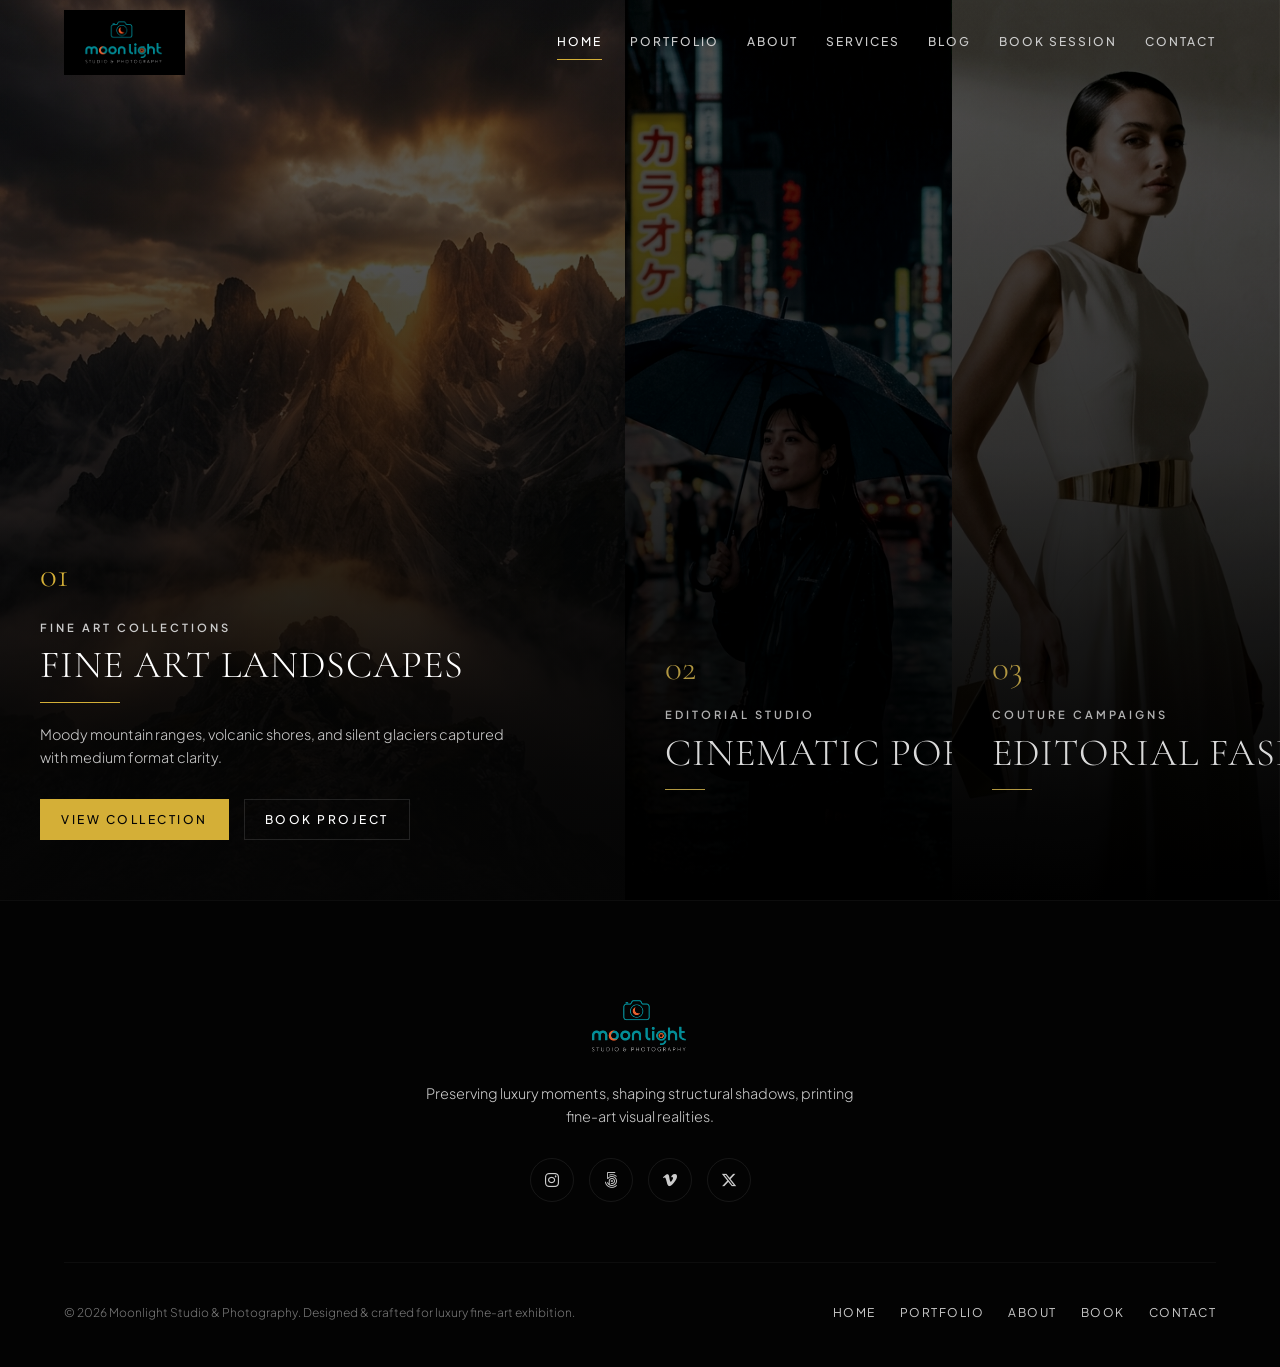
==== index.html @ 2ddff5d6 "Add files via upload" ====
<!DOCTYPE html>
<html lang="en">

<head>
    <meta charset="UTF-8">
    <meta name="viewport" content="width=device-width, initial-scale=1.0">
    <meta name="description"
        content="Moonlight Studio & Photography - Award-winning luxury photography studio specializing in fine art landscape, editorial portraits, architecture, and fashion photography.">
    <meta name="author" content="Moonlight Studio">
    <title>Moonlight Studio & Photography | Luxury Fine Art Portfolio</title>

    <!-- Google Fonts: Cormorant Garamond (Serif) & Plus Jakarta Sans (Sans-Serif) -->
    <link rel="preconnect" href="https://fonts.googleapis.com">
    <link rel="preconnect" href="https://fonts.gstatic.com" crossorigin>
    <link
        href="https://fonts.googleapis.com/css2?family=Cormorant+Garamond:ital,wght@0,300;0,400;0,500;0,600;0,700;1,400&family=Plus+Jakarta+Sans:wght@300;400;500;600;700&display=swap"
        rel="stylesheet">

    <!-- Font Awesome Icons -->
    <link rel="stylesheet" href="https://cdnjs.cloudflare.com/ajax/libs/font-awesome/6.4.0/css/all.min.css"
        integrity="sha512-iecdLmaskl7CVkqkXNQ/ZH/XLlvWZOJyj7Yy7tcenmpD1ypASozpmT/E0iPtmFIB46ZmdtAc9eNBvH0H/ZpiBw=="
        crossorigin="anonymous" referrerpolicy="no-referrer" />

    <!-- Stylesheet -->
    <link rel="stylesheet" href="styles.css">
</head>

<body>

    <!-- Dynamic Custom Scroll Indicator -->
    <div id="scroll-progress-bar"></div>

    <!-- Navigation Header -->
    <header id="main-header" class="header-transparent">
        <div class="header-container">
            <a href="#home" class="logo" id="nav-logo">
                <img src="images/logo.jpg" alt="Moonlight Studio & Photography Logo" class="header-logo-img">
            </a>

            <!-- Desktop Nav Menu -->
            <nav class="desktop-nav" id="desktop-navigation">
                <a href="#home" class="nav-link active" id="nav-link-home">Home</a>
                <a href="#portfolio" class="nav-link" id="nav-link-portfolio">Portfolio</a>
                <a href="#about" class="nav-link" id="nav-link-about">About</a>
                <a href="#services" class="nav-link" id="nav-link-services">Services</a>
                <a href="#blog" class="nav-link" id="nav-link-blog">Blog</a>
                <a href="#booking" class="nav-link" id="nav-link-booking">Book Session</a>
                <a href="#contact" class="nav-link" id="nav-link-contact">Contact</a>
            </nav>

            <!-- Mobile Menu Toggle -->
            <button class="hamburger-menu" id="hamburger-menu-btn" aria-label="Toggle Navigation Menu">
                <span class="bar bar-1"></span>
                <span class="bar bar-2"></span>
                <span class="bar bar-3"></span>
            </button>
        </div>
    </header>

    <!-- Mobile Screen Full-width Overlay Menu -->
    <div class="mobile-menu-overlay" id="mobile-nav-overlay">
        <nav class="mobile-nav-links">
            <a href="#home" class="mobile-link" id="mob-link-home">Home</a>
            <a href="#portfolio" class="mobile-link" id="mob-link-portfolio">Portfolio</a>
            <a href="#about" class="mobile-link" id="mob-link-about">About</a>
            <a href="#services" class="mobile-link" id="mob-link-services">Services</a>
            <a href="#blog" class="mobile-link" id="mob-link-blog">Blog</a>
            <a href="#booking" class="mobile-link" id="mob-link-booking">Book Session</a>
            <a href="#contact" class="mobile-link" id="mob-link-contact">Contact</a>
        </nav>
        <div class="mobile-menu-footer">
            <div class="social-icons">
                <a href="https://www.instagram.com/moonlight_studiopro?igsh=dWF5OTdvaHF5bGEy" target="_blank"
                    aria-label="Instagram"><i class="fa-brands fa-instagram"></i></a>
                <a href="#" aria-label="500px"><i class="fa-brands fa-500px"></i></a>
                <a href="#" aria-label="Twitter"><i class="fa-brands fa-x-twitter"></i></a>
            </div>
            <p>© 2026 Moonlight Studio & Photography. All rights reserved.</p>
        </div>
    </div>

    <!-- Main Container supporting dynamic fade pages -->
    <main id="app-content">

        <!-- 1. HOME SECTION -->
        <section id="home" class="view-section active-view">
            <div class="expanding-columns-container" id="expanding-columns-home">

                <!-- Column 1: Landscapes -->
                <div class="expanding-col active-col"
                    style="background-image: linear-gradient(rgba(0, 0, 0, 0.45), rgba(0, 0, 0, 0.85)), url('images/landscape_1.png');"
                    data-col-index="0">
                    <div class="col-bg-zoom"></div>
                    <div class="col-content-box">
                        <span class="col-num">01</span>
                        <span class="col-subtitle">Fine Art Collections</span>
                        <h2>Fine Art Landscapes</h2>
                        <div class="col-divider"></div>
                        <p class="col-desc">Moody mountain ranges, volcanic shores, and silent glaciers captured with
                            medium format clarity.</p>
                        <div class="col-actions">
                            <a href="#portfolio" class="btn btn-primary">View Collection</a>
                            <a href="#booking" class="btn btn-outline col-book-cta"
                                data-package="Commercial Fine Art">Book Project</a>
                        </div>
                    </div>
                </div>

                <!-- Column 2: Portraits -->
                <div class="expanding-col"
                    style="background-image: linear-gradient(rgba(0, 0, 0, 0.45), rgba(0, 0, 0, 0.85)), url('images/portrait_2.png');"
                    data-col-index="1">
                    <div class="col-bg-zoom"></div>
                    <div class="col-content-box">
                        <span class="col-num">02</span>
                        <span class="col-subtitle">Editorial Studio</span>
                        <h2>Cinematic Portraits</h2>
                        <div class="col-divider"></div>
                        <p class="col-desc">Capturing genuine expressions and dramatic chiaroscuro lighting profiles
                            that tell deep stories.</p>
                        <div class="col-actions">
                            <a href="#portfolio" class="btn btn-primary">View Portfolio</a>
                            <a href="#booking" class="btn btn-outline col-book-cta"
                                data-package="Editorial Couture">Book Session</a>
                        </div>
                    </div>
                </div>

                <!-- Column 3: Fashion -->
                <div class="expanding-col"
                    style="background-image: linear-gradient(rgba(0, 0, 0, 0.45), rgba(0, 0, 0, 0.85)), url('images/fashion_1.png');"
                    data-col-index="2">
                    <div class="col-bg-zoom"></div>
                    <div class="col-content-box">
                        <span class="col-num">03</span>
                        <span class="col-subtitle">Couture Campaigns</span>
                        <h2>Editorial Fashion</h2>
                        <div class="col-divider"></div>
                        <p class="col-desc">High-fashion editorial directives, model portfolios, and premium couture
                            campaigns for luxury brands.</p>
                        <div class="col-actions">
                            <a href="#portfolio" class="btn btn-primary">View Campaigns</a>
                            <a href="#booking" class="btn btn-outline col-book-cta" data-package="Bespoke Events">Book
                                Campaign</a>
                        </div>
                    </div>
                </div>

            </div>
        </section>

        <!-- 2. PORTFOLIO SECTION -->
        <section id="portfolio" class="view-section">
            <div class="section-container">
                <div class="section-header">
                    <span class="section-subtitle">Exhibition Gallery</span>
                    <h2 class="section-title">Selected Collections</h2>
                    <div class="title-underline"></div>
                </div>

                <!-- Filter Controls -->
                <div class="portfolio-filters" id="portfolio-category-filters">
                    <button class="filter-btn active" data-filter="all" id="filter-all">All Collections</button>
                    <button class="filter-btn" data-filter="portrait" id="filter-portrait">Portraits</button>
                    <button class="filter-btn" data-filter="landscape" id="filter-landscape">Landscapes</button>
                    <button class="filter-btn" data-filter="architecture" id="filter-architecture">Architecture</button>
                    <button class="filter-btn" data-filter="fashion" id="filter-fashion">Fashion</button>
                </div>

                <!-- Masonry Gallery Grid -->
                <div class="portfolio-grid" id="portfolio-masonry-grid">

                    <!-- Item 1: Landscape -->
                    <div class="portfolio-item" data-category="landscape" data-index="0">
                        <div class="portfolio-img-wrapper">
                            <img src="images/landscape_1.png" alt="Misty Alpine Peaks" loading="lazy">
                            <div class="portfolio-overlay">
                                <div class="overlay-info">
                                    <span class="category-tag">Landscape</span>
                                    <h3>Alpine Horizon</h3>
                                </div>
                                <div class="overlay-action">
                                    <i class="fa-solid fa-expand"></i>
                                </div>
                            </div>
                        </div>
                    </div>

                    <!-- Item 2: Portrait -->
                    <div class="portfolio-item" data-category="portrait" data-index="1">
                        <div class="portfolio-img-wrapper">
                            <img src="images/portrait_1.png" alt="Dramatic Studio Shadow" loading="lazy">
                            <div class="portfolio-overlay">
                                <div class="overlay-info">
                                    <span class="category-tag">Portrait</span>
                                    <h3>Chiaroscuro Form</h3>
                                </div>
                                <div class="overlay-action">
                                    <i class="fa-solid fa-expand"></i>
                                </div>
                            </div>
                        </div>
                    </div>

                    <!-- Item 3: Architecture -->
                    <div class="portfolio-item" data-category="architecture" data-index="2">
                        <div class="portfolio-img-wrapper">
                            <img src="images/architecture_1.png" alt="Minimalist Concrete Staircase" loading="lazy">
                            <div class="portfolio-overlay">
                                <div class="overlay-info">
                                    <span class="category-tag">Architecture</span>
                                    <h3>Constructivism Curves</h3>
                                </div>
                                <div class="overlay-action">
                                    <i class="fa-solid fa-expand"></i>
                                </div>
                            </div>
                        </div>
                    </div>

                    <!-- Item 4: Fashion -->
                    <div class="portfolio-item" data-category="fashion" data-index="3">
                        <div class="portfolio-img-wrapper">
                            <img src="images/fashion_1.png" alt="Editorial Gold Accents" loading="lazy">
                            <div class="portfolio-overlay">
                                <div class="overlay-info">
                                    <span class="category-tag">Fashion</span>
                                    <h3>Gilded Avant-Garde</h3>
                                </div>
                                <div class="overlay-action">
                                    <i class="fa-solid fa-expand"></i>
                                </div>
                            </div>
                        </div>
                    </div>

                    <!-- Item 5: Landscape -->
                    <div class="portfolio-item" data-category="landscape" data-index="4">
                        <div class="portfolio-img-wrapper">
                            <img src="images/landscape_2.png" alt="Volcanic Black Sand Beach" loading="lazy">
                            <div class="portfolio-overlay">
                                <div class="overlay-info">
                                    <span class="category-tag">Landscape</span>
                                    <h3>Volcanic Shorelines</h3>
                                </div>
                                <div class="overlay-action">
                                    <i class="fa-solid fa-expand"></i>
                                </div>
                            </div>
                        </div>
                    </div>

                    <!-- Item 6: Portrait -->
                    <div class="portfolio-item" data-category="portrait" data-index="5">
                        <div class="portfolio-img-wrapper">
                            <img src="images/portrait_2.png" alt="Neon Street Reflections" loading="lazy">
                            <div class="portfolio-overlay">
                                <div class="overlay-info">
                                    <span class="category-tag">Portrait</span>
                                    <h3>Tokyo Chromatic</h3>
                                </div>
                                <div class="overlay-action">
                                    <i class="fa-solid fa-expand"></i>
                                </div>
                            </div>
                        </div>
                    </div>

                    <!-- Item 7: Architecture -->
                    <div class="portfolio-item" data-category="architecture" data-index="6">
                        <div class="portfolio-img-wrapper">
                            <img src="images/architecture_2.png" alt="Geometric Glass Facade" loading="lazy">
                            <div class="portfolio-overlay">
                                <div class="overlay-info">
                                    <span class="category-tag">Architecture</span>
                                    <h3>Glass Refraction</h3>
                                </div>
                                <div class="overlay-action">
                                    <i class="fa-solid fa-expand"></i>
                                </div>
                            </div>
                        </div>
                    </div>

                    <!-- Item 8: Fashion -->
                    <div class="portfolio-item" data-category="fashion" data-index="7">
                        <div class="portfolio-img-wrapper">
                            <img src="images/fashion_2.png" alt="Plaster Wall Shadow Drapery" loading="lazy">
                            <div class="portfolio-overlay">
                                <div class="overlay-info">
                                    <span class="category-tag">Fashion</span>
                                    <h3>Sculpted Textures</h3>
                                </div>
                                <div class="overlay-action">
                                    <i class="fa-solid fa-expand"></i>
                                </div>
                            </div>
                        </div>
                    </div>

                    <!-- Item 9: Portrait -->
                    <div class="portfolio-item" data-category="portrait" data-index="8">
                        <div class="portfolio-img-wrapper">
                            <img src="images/portrait_3.jpeg" alt="Serene Outdoor Portrait" loading="lazy">
                            <div class="portfolio-overlay">
                                <div class="overlay-info">
                                    <span class="category-tag">Portrait</span>
                                    <h3>Serene Outdoor</h3>
                                </div>
                                <div class="overlay-action">
                                    <i class="fa-solid fa-expand"></i>
                                </div>
                            </div>
                        </div>
                    </div>

                    <!-- Item 10: Portrait -->
                    <div class="portfolio-item" data-category="portrait" data-index="9">
                        <div class="portfolio-img-wrapper">
                            <img src="images/portrait_4.jpeg" alt="Modern Urban Portrait" loading="lazy">
                            <div class="portfolio-overlay">
                                <div class="overlay-info">
                                    <span class="category-tag">Portrait</span>
                                    <h3>Urban Contrast</h3>
                                </div>
                                <div class="overlay-action">
                                    <i class="fa-solid fa-expand"></i>
                                </div>
                            </div>
                        </div>
                    </div>

                </div>
            </div>
        </section>

        <!-- 3. ABOUT SECTION -->
        <section id="about" class="view-section">
            <div class="section-container">

                <!-- Biography Details -->
                <div class="about-grid">
                    <div class="about-image-column animate-on-scroll slide-right">
                        <div class="about-image-wrapper">
                            <img src="images/about_photographer.png"
                                alt="Thomas Sterling, Lead Photographer at Moonlight Studio">
                            <div class="image-frame-gold"></div>
                        </div>
                    </div>

                    <div class="about-text-column animate-on-scroll slide-left">
                        <span class="section-subtitle">Luxury Aesthetics</span>
                        <h2 class="section-title">Moonlight Studio &amp; Photography</h2>
                        <div class="title-underline left-align"></div>

                        <p class="about-bio-lead">
                            "We freeze shadows, capture passing beams of light, and frame raw emotions in forms that
                            stand the test of time."
                        </p>

                        <p class="about-bio-text">
                            Founded by master lensman Thomas Sterling, Moonlight Studio is a luxury creative photography
                            house based in Chicago. Our visual approach is deeply rooted in minimalism—eliminating noise
                            to focus entirely on structural geometry, tactile textures, and the authentic soul of our
                            subjects.
                        </p>
                        <p class="about-bio-text">
                            Over the last decade, we have traveled across continents, collaborating with top-tier design
                            houses, editorial publications, and architectural agencies. Our work is created using
                            high-end medium format systems and processed to ensure premium fine-art results.
                        </p>

                        <!-- Mini Checklist of Core Skills -->
                        <ul class="skills-highlight-list">
                            <li><i class="fa-solid fa-circle-check"></i> Hasselblad & Phase One Medium Format Cameras
                            </li>
                            <li><i class="fa-solid fa-circle-check"></i> Fine-Art Platinum & Giclée Gallery Prints</li>
                            <li><i class="fa-solid fa-circle-check"></i> Custom Ambient & Advanced Light Direction</li>
                        </ul>
                    </div>
                </div>

                <!-- Statistics Section with Intersection Counters -->
                <div class="about-stats-panel" id="about-stats-panel">
                    <div class="stat-box">
                        <div class="stat-number" data-count="12">0</div>
                        <div class="stat-label">Years of Craft</div>
                    </div>
                    <div class="stat-box">
                        <div class="stat-number" data-count="350">0</div>
                        <div class="stat-label">Commissions Done</div>
                    </div>
                    <div class="stat-box">
                        <div class="stat-number" data-count="15">0</div>
                        <div class="stat-label">Exhibitions Worldwide</div>
                    </div>
                    <div class="stat-box">
                        <div class="stat-number" data-count="100">0</div>
                        <span class="percent-symbol">%</span>
                        <div class="stat-label">Luxury Retention</div>
                    </div>
                </div>

                <!-- Worked with Logos Grid -->
                <div class="about-brands">
                    <h3 class="brands-title">Collaborators & Publishing Partners</h3>
                    <div class="brands-grid">
                        <div class="brand-item"><i class="fa-solid fa-leaf"></i> National Geo</div>
                        <div class="brand-item"><i class="fa-solid fa-crown"></i> Vogue Art</div>
                        <div class="brand-item"><i class="fa-solid fa-compass"></i> Horizon Mag</div>
                        <div class="brand-item"><i class="fa-solid fa-cube"></i> Bauhaus Int</div>
                        <div class="brand-item"><i class="fa-solid fa-infinity"></i> Edge Gallery</div>
                    </div>
                </div>

            </div>
        </section>

        <!-- 4. SERVICES SECTION -->
        <section id="services" class="view-section">
            <div class="section-container">
                <div class="section-header">
                    <span class="section-subtitle">Collaborations</span>
                    <h2 class="section-title">Studio Collections</h2>
                    <div class="title-underline"></div>
                </div>

                <!-- Packages Cards Grid -->
                <div class="services-grid">

                    <!-- Service Card 1 -->
                    <div class="service-card animate-on-scroll fade-up">
                        <div class="card-header-accent"></div>
                        <div class="card-icon">
                            <i class="fa-solid fa-user-tie"></i>
                        </div>
                        <h3>Editorial Couture</h3>
                        <p class="service-description">Avant-garde styling, magazine portfolios, and luxury lifestyle
                            modeling sessions captured in-studio.</p>
                        <div class="service-price">
                            <span class="currency">$</span>
                            <span class="price-amount">1,200</span>
                            <span class="price-period">/ session</span>
                        </div>
                        <ul class="service-features">
                            <li><i class="fa-solid fa-check text-gold"></i> 4 Hours studio session</li>
                            <li><i class="fa-solid fa-check text-gold"></i> 2 Professional style changes</li>
                            <li><i class="fa-solid fa-check text-gold"></i> 15 High-end retouched plates</li>
                            <li><i class="fa-solid fa-check text-gold"></i> Custom print preparation</li>
                        </ul>
                        <a href="#booking" class="btn btn-outline card-cta" data-package="Editorial Couture">Book
                            Session</a>
                    </div>

                    <!-- Service Card 2: Featured/Popular -->
                    <div class="service-card featured animate-on-scroll fade-up" style="animation-delay: 0.1s;">
                        <div class="featured-badge">Highly Requested</div>
                        <div class="card-header-accent"></div>
                        <div class="card-icon">
                            <i class="fa-solid fa-mountain-sun"></i>
                        </div>
                        <h3>Commercial Fine Art</h3>
                        <p class="service-description">Premium architectural installations, luxury interior styling
                            catalog shoots, and bespoke art prints.</p>
                        <div class="service-price">
                            <span class="currency">$</span>
                            <span class="price-amount">2,500</span>
                            <span class="price-period">/ project</span>
                        </div>
                        <ul class="service-features">
                            <li><i class="fa-solid fa-check text-gold"></i> Full day on-location shoot</li>
                            <li><i class="fa-solid fa-check text-gold"></i> High-res drone integration</li>
                            <li><i class="fa-solid fa-check text-gold"></i> 30 Hand-crafted digital edits</li>
                            <li><i class="fa-solid fa-check text-gold"></i> Commercial rights license</li>
                        </ul>
                        <a href="#booking" class="btn btn-primary card-cta" data-package="Commercial Fine Art">Book
                            Project</a>
                    </div>

                    <!-- Service Card 3 -->
                    <div class="service-card animate-on-scroll fade-up" style="animation-delay: 0.2s;">
                        <div class="card-header-accent"></div>
                        <div class="card-icon">
                            <i class="fa-solid fa-rings-wedding"></i>
                        </div>
                        <h3>Bespoke Events</h3>
                        <p class="service-description">Intimate high-end wedding reports, luxury corporate events, and
                            cultural exhibitions in documentary format.</p>
                        <div class="service-price">
                            <span class="currency">$</span>
                            <span class="price-amount">3,800</span>
                            <span class="price-period">/ event</span>
                        </div>
                        <ul class="service-features">
                            <li><i class="fa-solid fa-check text-gold"></i> Up to 8 Hours event coverage</li>
                            <li><i class="fa-solid fa-check text-gold"></i> Secondary backup photographer</li>
                            <li><i class="fa-solid fa-check text-gold"></i> 100+ Edited digital catalog</li>
                            <li><i class="fa-solid fa-check text-gold"></i> Handcrafted print box storage</li>
                        </ul>
                        <a href="#booking" class="btn btn-outline card-cta" data-package="Bespoke Events">Book Event</a>
                    </div>

                </div>
            </div>
        </section>

        <!-- 5. BLOG SECTION -->
        <section id="blog" class="view-section">
            <div class="section-container">
                <div class="section-header">
                    <span class="section-subtitle">Studio Notebook</span>
                    <h2 class="section-title">Insights & Articles</h2>
                    <div class="title-underline"></div>
                </div>

                <!-- Editorial Blog Grid -->
                <div class="blog-grid" id="blog-posts-grid">

                    <!-- Post 1 -->
                    <article class="blog-card" data-post-id="1">
                        <div class="blog-card-img">
                            <img src="images/portrait_1.png" alt="The Art of Shadow Play" loading="lazy">
                            <div class="blog-card-date">July 4, 2026</div>
                        </div>
                        <div class="blog-card-content">
                            <span class="blog-category">Technique</span>
                            <h3>The Art of Shadow Play: Mastering High-Contrast Lighting</h3>
                            <p class="blog-excerpt">Exploring how to harness dramatic chiaroscuro effects inside your
                                home studio. Learn to paint with ambient shadow rather than overpowering flash...</p>
                            <button class="btn-text read-more-trigger">Read Full Article <i
                                    class="fa-solid fa-arrow-right-long"></i></button>
                        </div>
                    </article>

                    <!-- Post 2 -->
                    <article class="blog-card" data-post-id="2">
                        <div class="blog-card-img">
                            <img src="images/landscape_2.png" alt="Volcanic Sands Exposure" loading="lazy">
                            <div class="blog-card-date">June 20, 2026</div>
                        </div>
                        <div class="blog-card-content">
                            <span class="blog-category">Travel</span>
                            <h3>Icelandic Monoliths: 5 Tips for Long-Exposure Seascapes</h3>
                            <p class="blog-excerpt">A complete walkthrough of the neutral density filters, tripods, and
                                exposure mechanics used to capture the ethereal motion of volcanic tides...</p>
                            <button class="btn-text read-more-trigger">Read Full Article <i
                                    class="fa-solid fa-arrow-right-long"></i></button>
                        </div>
                    </article>

                    <!-- Post 3 -->
                    <article class="blog-card" data-post-id="3">
                        <div class="blog-card-img">
                            <img src="images/fashion_2.png" alt="Minimalist Drapery composition" loading="lazy">
                            <div class="blog-card-date">May 15, 2026</div>
                        </div>
                        <div class="blog-card-content">
                            <span class="blog-category">Aesthetics</span>
                            <h3>Why Minimalism Wins in Modern Editorial Design</h3>
                            <p class="blog-excerpt">Deconstructing visual layouts to understand how empty space and
                                quiet backgrounds give models and designer brands their premium, luxury feel...</p>
                            <button class="btn-text read-more-trigger">Read Full Article <i
                                    class="fa-solid fa-arrow-right-long"></i></button>
                        </div>
                    </article>

                </div>
            </div>
        </section>

        <!-- 6. BOOKING SECTION [NEW] -->
        <section id="booking" class="view-section">
            <div class="section-container">
                <div class="section-header">
                    <span class="section-subtitle">Scheduler Portal</span>
                    <h2 class="section-title">Book A Session</h2>
                    <div class="title-underline"></div>
                </div>

                <div class="booking-grid">

                    <!-- Calendar & Time Picker Panel (Left) -->
                    <div class="booking-scheduler-panel animate-on-scroll slide-right">

                        <!-- Calendar Widget -->
                        <div class="calendar-widget">
                            <div class="calendar-header">
                                <button id="calendar-prev-month" aria-label="Previous Month"><i
                                        class="fa-solid fa-chevron-left"></i></button>
                                <h3 id="calendar-month-year">July 2026</h3>
                                <button id="calendar-next-month" aria-label="Next Month"><i
                                        class="fa-solid fa-chevron-right"></i></button>
                            </div>
                            <div class="calendar-weekdays">
                                <div>Su</div>
                                <div>Mo</div>
                                <div>Tu</div>
                                <div>We</div>
                                <div>Th</div>
                                <div>Fr</div>
                                <div>Sa</div>
                            </div>
                            <div class="calendar-days" id="calendar-days-grid">
                                <!-- Generated Dynamically in app.js -->
                            </div>
                        </div>

                        <!-- Time Slot Picker -->
                        <div class="time-picker-widget">
                            <h4>Select Appointment Time</h4>
                            <div class="time-slots-grid" id="time-slots-container">
                                <button class="time-slot-btn" data-time="09:00 AM">09:00 AM</button>
                                <button class="time-slot-btn" data-time="11:30 AM">11:30 AM</button>
                                <button class="time-slot-btn" data-time="02:00 PM">02:00 PM</button>
                                <button class="time-slot-btn" data-time="04:30 PM">04:30 PM</button>
                            </div>
                        </div>

                    </div>

                    <!-- Booking Client Details & Selection Form (Right) -->
                    <div class="booking-form-panel animate-on-scroll slide-left">
                        <h3>Reservation Details</h3>

                        <!-- Inline Selection Summary Cards -->
                        <div class="booking-summary-card">

                            <div class="summary-line">
                                <span class="summary-label">Selected Date:</span>
                                <span class="summary-value" id="summary-date-val">Choose Date</span>
                            </div>
                            <div class="summary-line">
                                <span class="summary-label">Time Slot:</span>
                                <span class="summary-value" id="summary-time-val">Choose Time</span>
                            </div>
                        </div>

                        <form id="session-booking-form" novalidate>



                            <!-- Name -->
                            <div class="form-group">
                                <input type="text" id="booking-name" name="name" required placeholder=" ">
                                <label for="booking-name">Full Name</label>
                                <span class="input-line"></span>
                                <span class="error-msg">Name is required.</span>
                            </div>

                            <!-- Email -->
                            <div class="form-group">
                                <input type="email" id="booking-email" name="email" required placeholder=" ">
                                <label for="booking-email">Email Address</label>
                                <span class="input-line"></span>
                                <span class="error-msg">Valid email is required.</span>
                            </div>

                            <!-- Phone -->
                            <div class="form-group">
                                <input type="tel" id="booking-phone" name="phone" required placeholder=" ">
                                <label for="booking-phone">Phone Number</label>
                                <span class="input-line"></span>
                                <span class="error-msg">Phone number is required.</span>
                            </div>

                            <!-- Creative Notes -->
                            <div class="form-group text-area-group">
                                <textarea id="booking-notes" name="notes" placeholder=" " rows="3"></textarea>
                                <label for="booking-notes">Creative Concepts, Location Preferences, Notes...</label>
                                <span class="input-line"></span>
                            </div>

                            <!-- Submission Validation Warnings -->
                            <div class="booking-warning-msg" id="booking-alert-box">
                                <i class="fa-solid fa-triangle-exclamation"></i> Please select a package, date, and time
                                slot first.
                            </div>

                            <button type="submit" class="btn btn-primary btn-submit" id="booking-submit-btn">
                                <span class="btn-text-content">Reserve Custom Session</span>
                                <span class="btn-loader-icon"><i class="fa-solid fa-circle-notch fa-spin"></i></span>
                            </button>

                        </form>
                    </div>

                </div>
            </div>
        </section>

        <!-- 7. CONTACT SECTION -->
        <section id="contact" class="view-section">
            <div class="section-container">
                <div class="section-header">
                    <span class="section-subtitle">Get In Touch</span>
                    <h2 class="section-title">Contact Studio</h2>
                    <div class="title-underline"></div>
                </div>

                <div class="contact-grid">

                    <!-- Contact Info Panel (Left) -->
                    <div class="contact-info-panel animate-on-scroll slide-right">
                        <h3>Direct Channels</h3>
                        <p class="contact-intro">Let's coordinate on custom luxury gallery prints, editorial licensing,
                            or architectural commissions.</p>

                        <div class="info-details-list">
                            <div class="info-detail-item">
                                <div class="info-icon"><i class="fa-solid fa-envelope"></i></div>
                                <div class="info-content">
                                    <span class="info-label">Corporate Email</span>
                                    <a href="mailto:itsravi2711@gmail.com"
                                        class="info-text">itsravi2711@gmail.com</a>
                                </div>
                            </div>

                            <div class="info-detail-item">
                                <div class="info-icon"><i class="fa-solid fa-phone"></i></div>
                                <div class="info-content">
                                    <span class="info-label">CONTACT US</span>
                                    <a href="tel:+13125550192" class="info-text">+91 9951796981</a>
                                </div>
                            </div>

                            <div class="info-detail-item">
                                <div class="info-icon"><i class="fa-solid fa-location-dot"></i></div>
                                <div class="info-content">
                                    <span class="info-label">Bespoke Atelier</span>
                                    <span class="info-text">Moon Light Studio & Photography
                                        opp. padamaja hospitals and cmr carlan square, Near Alluri Seetharama Raju
                                        Statue, KRM Colony, Seethammadara, Visakhapatnam, Andhra Pradesh 530013</span>
                                </div>
                            </div>
                        </div>

                        <!-- Stylized Map Placeholder (Minimal Dark Theme) -->
                        <div class="map-placeholder">
                            <div class="map-overlay">
                                <div class="map-marker">
                                    <div class="pulse"></div>
                                    <i class="fa-solid fa-camera"></i>
                                </div>
                                <div class="map-tooltip">Moonlight Atelier</div>
                            </div>
                            <div class="map-lines"></div>
                        </div>

                        <div class="social-links-container">
                            <span class="social-label">Follow Moonlight:</span>
                            <div class="social-links-row">
                                <a href="https://www.instagram.com/moonlight_studiopro?igsh=dWF5OTdvaHF5bGEy"
                                    target="_blank" aria-label="Instagram"><i class="fa-brands fa-instagram"></i>
                                    Instagram</a>
                                <a href="#" aria-label="500px"><i class="fa-brands fa-500px"></i> 500px</a>
                                <a href="#" aria-label="LinkedIn"><i class="fa-brands fa-linkedin-in"></i> LinkedIn</a>
                            </div>
                        </div>
                    </div>

                    <!-- Contact Form (Right) -->
                    <div class="contact-form-panel animate-on-scroll slide-left">
                        <h3>General Atelier Inquiries</h3>

                        <form id="portfolio-contact-form" autocomplete="off" novalidate>

                            <!-- Name Field -->
                            <div class="form-group">
                                <input type="text" id="contact-name" name="name" required placeholder=" ">
                                <label for="contact-name">Full Name</label>
                                <span class="input-line"></span>
                                <span class="error-msg" id="name-error">Name is required.</span>
                            </div>

                            <!-- Email Field -->
                            <div class="form-group">
                                <input type="email" id="contact-email" name="email" required placeholder=" ">
                                <label for="contact-email">Email Address</label>
                                <span class="input-line"></span>
                                <span class="error-msg" id="email-error">Please provide a valid email.</span>
                            </div>

                            <!-- Subject Field -->
                            <div class="form-group">
                                <input type="text" id="contact-subject" name="subject" placeholder=" ">
                                <label for="contact-subject">Inquiry Subject</label>
                                <span class="input-line"></span>
                                <span class="error-msg" id="subject-error">Subject is required.</span>
                            </div>

                            <!-- Message Field -->
                            <div class="form-group text-area-group">
                                <textarea id="contact-message" name="message" required placeholder=" "
                                    rows="5"></textarea>
                                <label for="contact-message">Detail your projects, exhibition slots, prints, or
                                    ideas...</label>
                                <span class="input-line"></span>
                                <span class="error-msg" id="message-error">Message cannot be empty.</span>
                            </div>

                            <!-- Submit Button -->
                            <button type="submit" class="btn btn-primary btn-submit" id="contact-submit-btn">
                                <span class="btn-text-content">Send Inquiry</span>
                                <span class="btn-loader-icon"><i class="fa-solid fa-circle-notch fa-spin"></i></span>
                            </button>

                        </form>

                        <!-- Satisfying Custom Success Prompt Overlay -->
                        <div class="form-success-overlay" id="form-success-banner">
                            <div class="success-icon-box">
                                <i class="fa-solid fa-circle-check"></i>
                            </div>
                            <h3>Inquiry Sent!</h3>
                            <p>Thank you for contacting Moonlight Studio. Our studio coordinator will respond within 24
                                business hours.</p>
                            <button class="btn btn-outline" id="success-close-btn">Send Another Inquiry</button>
                        </div>
                    </div>

                </div>
            </div>
        </section>

    </main>

    <!-- Global Footer -->
    <footer id="global-footer">
        <div class="footer-container">
            <div class="footer-top">
                <div class="footer-logo">
                    <img src="images/logo.jpg" alt="Moonlight Studio & Photography Logo" class="footer-logo-img">
                </div>
                <p class="footer-tagline">Preserving luxury moments, shaping structural shadows, printing fine-art
                    visual realities.</p>
                <div class="footer-socials">
                    <a href="https://www.instagram.com/moonlight_studiopro?igsh=dWF5OTdvaHF5bGEy" target="_blank"
                        aria-label="Instagram" class="footer-social-btn"><i class="fa-brands fa-instagram"></i></a>
                    <a href="#" aria-label="500px" class="footer-social-btn"><i class="fa-brands fa-500px"></i></a>
                    <a href="#" aria-label="Vimeo" class="footer-social-btn"><i class="fa-brands fa-vimeo-v"></i></a>
                    <a href="#" aria-label="Twitter" class="footer-social-btn"><i
                            class="fa-brands fa-x-twitter"></i></a>
                </div>
            </div>

            <div class="footer-bottom">
                <p class="copyright-info">© 2026 Moonlight Studio & Photography. Designed & crafted for luxury fine-art
                    exhibition.</p>
                <div class="footer-links">
                    <a href="#home">Home</a>
                    <a href="#portfolio">Portfolio</a>
                    <a href="#about">About</a>
                    <a href="#booking">Book</a>
                    <a href="#contact">Contact</a>
                </div>
            </div>
        </div>
    </footer>

    <!-- GLOBAL APPOINTMENT INVOICE / RECEIPT MODAL [NEW] -->
    <div id="booking-receipt-modal" class="lightbox-overlay" aria-hidden="true" role="dialog">
        <!-- Close Button -->
        <button class="lightbox-close" id="receipt-close-btn" aria-label="Close Receipt"><i
                class="fa-solid fa-xmark"></i></button>

        <div class="lightbox-wrapper">
            <!-- Glassmorphism Receipt Card -->
            <div class="receipt-invoice-card">
                <div class="receipt-glow-border"></div>
                <div class="receipt-header">
                    <div class="receipt-logo">
                        <img src="images/logo.jpg" alt="Moonlight Studio & Photography Logo" class="receipt-logo-img">
                    </div>
                    <span class="receipt-badge">Booking Confirmed</span>
                </div>

                <div class="receipt-title-box">
                    <h2>Reservation Receipt</h2>
                    <span class="receipt-id" id="receipt-code-val">MLS-2026-X84A</span>
                </div>

                <div class="receipt-divider"></div>

                <div class="receipt-details-grid">
                    <div class="receipt-field">
                        <span class="field-label">Client Name</span>
                        <span class="field-value" id="receipt-name-val">John Doe</span>
                    </div>
                    <div class="receipt-field">
                        <span class="field-label">Client Email</span>
                        <span class="field-value" id="receipt-email-val">john@example.com</span>
                    </div>

                    <div class="receipt-field">
                        <span class="field-label">Scheduled Date & Time</span>
                        <span class="field-value" id="receipt-datetime-val">July 18, 2026 @ 02:00 PM</span>
                    </div>
                </div>

                <div class="receipt-divider"></div>

                <div class="receipt-footer-notes">
                    <p><i class="fa-solid fa-circle-info text-gold"></i> A formal calendar invitation, invoice, and
                        preparation style guide have been dispatched to your email address.</p>
                    <p>For alterations, please contact studio administration quoting the Reservation ID.</p>
                </div>

                <div class="receipt-actions">
                    <button class="btn btn-primary" id="receipt-done-btn">Done</button>
                </div>
            </div>
        </div>
    </div>

    <!-- GLOBAL LIGHTBOX COMPONENT -->
    <div id="global-lightbox" class="lightbox-overlay" aria-hidden="true" role="dialog">
        <!-- Close Button -->
        <button class="lightbox-close" id="lightbox-close-btn" aria-label="Close Lightbox"><i
                class="fa-solid fa-xmark"></i></button>

        <!-- Navigation Buttons -->
        <button class="lightbox-nav lightbox-prev" id="lightbox-prev-btn" aria-label="Previous Image"><i
                class="fa-solid fa-chevron-left"></i></button>
        <button class="lightbox-nav lightbox-next" id="lightbox-next-btn" aria-label="Next Image"><i
                class="fa-solid fa-chevron-right"></i></button>

        <!-- Main Display Content -->
        <div class="lightbox-wrapper">
            <div class="lightbox-content">
                <img id="lightbox-img" src="" alt="Active Portfolio View">
                <!-- Caption Text Container -->
                <div class="lightbox-caption-box">
                    <span class="lightbox-category" id="lightbox-image-category">Category</span>
                    <h3 class="lightbox-title" id="lightbox-image-title">Active Photo Title</h3>
                </div>
            </div>
        </div>

        <!-- Lightbox Loader -->
        <div class="lightbox-loader" id="lightbox-spinner">
            <i class="fa-solid fa-spinner fa-spin-pulse"></i>
        </div>
    </div>

    <!-- GLOBAL BLOG DYNAMIC READER MODAL -->
    <div id="blog-reader-modal" class="blog-reader-overlay" aria-hidden="true" role="dialog">
        <div class="blog-reader-container">
            <!-- Close Button -->
            <button class="blog-reader-close" id="blog-modal-close-btn" aria-label="Close Article"><i
                    class="fa-solid fa-xmark"></i></button>

            <!-- Dynamic Modal Content Holder -->
            <div class="blog-reader-body" id="blog-modal-article-body">
                <!-- Injected via JavaScript -->
            </div>
        </div>
    </div>

    <!-- Core Script -->
    <script src="app.js"></script>
</body>

</html>
---- styles.css ----
/* ==========================================================================
   Moonlight Studio & Photography - Core CSS Stylesheet
   ========================================================================== */

/* 1. DESIGN TOKENS & DESIGN SYSTEM */
:root {
    /* Color Palette - Strict Luxury Black, White, and Gold */
    --bg-primary: #050505;
    --bg-secondary: #0c0c0c;
    --bg-card: rgba(15, 15, 15, 0.6);
    --bg-solid-card: #121212;
    --accent-gold: #d4af37;
    --accent-gold-hover: #b59023;
    --text-primary: #ffffff;
    --text-secondary: #cccccc;
    --text-muted: #777777;
    --border-color: rgba(212, 175, 55, 0.15);
    --border-light: rgba(255, 255, 255, 0.04);
    
    /* Typography */
    --font-serif: 'Cormorant Garamond', serif;
    --font-sans: 'Plus Jakarta Sans', sans-serif;
    
    /* Transitions */
    --transition-fast: 0.25s cubic-bezier(0.25, 0.46, 0.45, 0.94);
    --transition-medium: 0.45s cubic-bezier(0.4, 0, 0.2, 1);
    --transition-slow: 0.8s cubic-bezier(0.25, 1, 0.5, 1);
    --transition-bounce: 0.6s cubic-bezier(0.34, 1.56, 0.64, 1);
    
    /* Glassmorphism */
    --glass-bg: rgba(10, 10, 10, 0.75);
    --glass-blur: blur(15px);
    --glass-border: 1px solid rgba(255, 255, 255, 0.05);
    
    /* Layout */
    --header-height: 85px;
    --max-width: 1200px;
}

/* 2. GLOBAL RESET & BASE STYLES */
*, *::before, *::after {
    box-sizing: border-box;
    margin: 0;
    padding: 0;
}

html {
    scroll-behavior: smooth;
    background-color: var(--bg-primary);
    color: var(--text-primary);
    font-family: var(--font-sans);
    font-size: 16px;
    line-height: 1.6;
    -webkit-font-smoothing: antialiased;
}

body {
    overflow-x: hidden;
    min-height: 100vh;
}

/* Custom Scrollbar */
::-webkit-scrollbar {
    width: 6px;
    height: 6px;
}

::-webkit-scrollbar-track {
    background: var(--bg-primary);
}

::-webkit-scrollbar-thumb {
    background: var(--accent-gold);
    border-radius: 3px;
}

::-webkit-scrollbar-thumb:hover {
    background: var(--accent-gold-hover);
}

/* Typography Base */
h1, h2, h3, h4, h5, h6 {
    font-family: var(--font-serif);
    font-weight: 400;
    letter-spacing: 0.5px;
    color: var(--text-primary);
}

p {
    font-weight: 300;
    color: var(--text-secondary);
}

a {
    text-decoration: none;
    color: inherit;
    transition: color var(--transition-fast);
}

button, input, textarea, select {
    font-family: inherit;
    background: none;
    border: none;
    outline: none;
    color: inherit;
}

/* Utility Layout Classes */
.section-container {
    max-width: var(--max-width);
    margin: 0 auto;
    padding: 110px 24px;
}

.section-header {
    text-align: center;
    margin-bottom: 70px;
}

.section-subtitle {
    font-family: var(--font-sans);
    font-size: 0.8rem;
    font-weight: 600;
    text-transform: uppercase;
    letter-spacing: 5px;
    color: var(--accent-gold);
    display: block;
    margin-bottom: 12px;
}

.section-title {
    font-size: 3.2rem;
    font-weight: 300;
    letter-spacing: 2px;
}

.title-underline {
    width: 70px;
    height: 1px;
    background-color: var(--accent-gold);
    margin: 20px auto 0;
}

.title-underline.left-align {
    margin: 20px 0 0 0;
}

/* Scroll Progress Bar */
#scroll-progress-bar {
    position: fixed;
    top: 0;
    left: 0;
    width: 0%;
    height: 3px;
    background: linear-gradient(to right, var(--accent-gold), #fff);
    z-index: 1000;
    transition: width 0.1s ease-out;
}

/* Buttons */
.btn {
    display: inline-flex;
    align-items: center;
    justify-content: center;
    padding: 15px 32px;
    font-size: 0.8rem;
    font-weight: 500;
    text-transform: uppercase;
    letter-spacing: 2.5px;
    border-radius: 0;
    cursor: pointer;
    transition: all var(--transition-medium);
    position: relative;
    overflow: hidden;
}

.btn-primary {
    background-color: var(--accent-gold);
    color: var(--bg-primary);
    border: 1px solid var(--accent-gold);
}

.btn-primary::before {
    content: '';
    position: absolute;
    top: 0;
    left: -100%;
    width: 100%;
    height: 100%;
    background: linear-gradient(90deg, transparent, rgba(255, 255, 255, 0.25), transparent);
    transition: var(--transition-slow);
}

.btn-primary:hover::before {
    left: 100%;
}

.btn-primary:hover {
    background-color: transparent;
    color: var(--accent-gold);
}

.btn-outline {
    background-color: transparent;
    color: var(--text-primary);
    border: 1px solid rgba(255, 255, 255, 0.12);
}

.btn-outline:hover {
    border-color: var(--accent-gold);
    color: var(--accent-gold);
    background-color: rgba(212, 175, 55, 0.03);
}

.btn-text {
    display: inline-flex;
    align-items: center;
    gap: 8px;
    font-size: 0.8rem;
    font-weight: 600;
    text-transform: uppercase;
    letter-spacing: 2px;
    color: var(--accent-gold);
    cursor: pointer;
    transition: gap var(--transition-fast);
}

.btn-text:hover {
    gap: 14px;
    color: var(--text-primary);
}

.btn-text i {
    font-size: 0.95rem;
}


/* 3. NAVIGATION HEADER */
#main-header {
    position: fixed;
    top: 0;
    left: 0;
    width: 100%;
    height: var(--header-height);
    display: flex;
    align-items: center;
    z-index: 99;
    transition: all var(--transition-medium);
}

.header-container {
    width: 100%;
    max-width: var(--max-width);
    margin: 0 auto;
    padding: 0 24px;
    display: flex;
    justify-content: space-between;
    align-items: center;
}

.logo {
    font-family: var(--font-serif);
    font-size: 1.8rem;
    font-weight: 400;
    letter-spacing: 1.5px;
    color: var(--text-primary);
}

.logo span {
    color: var(--accent-gold);
    font-weight: 300;
}

.header-logo-img {
    height: 65px;
    width: auto;
    display: block;
    filter: invert(1) hue-rotate(180deg) contrast(1.2) brightness(0.9);
    mix-blend-mode: screen;
    transition: opacity var(--transition-fast);
}

.header-logo-img:hover {
    opacity: 0.85;
}

.footer-logo-img {
    height: 80px;
    width: auto;
    display: block;
    margin: 0 auto;
    filter: invert(1) hue-rotate(180deg) contrast(1.2) brightness(0.9);
    mix-blend-mode: screen;
}

.receipt-logo-img {
    height: 55px;
    width: auto;
    display: block;
    filter: invert(1) hue-rotate(180deg) contrast(1.2) brightness(0.9);
    mix-blend-mode: screen;
}

.desktop-nav {
    display: flex;
    gap: 28px;
}

.nav-link {
    font-size: 0.75rem;
    font-weight: 500;
    text-transform: uppercase;
    letter-spacing: 2px;
    color: var(--text-secondary);
    position: relative;
    padding: 8px 0;
}

.nav-link::after {
    content: '';
    position: absolute;
    bottom: 0;
    left: 0;
    width: 0;
    height: 1px;
    background-color: var(--accent-gold);
    transition: width var(--transition-medium);
}

.nav-link:hover, .nav-link.active {
    color: var(--text-primary);
}

.nav-link.active::after, .nav-link:hover::after {
    width: 100%;
}

/* Header States */
.header-transparent {
    background-color: transparent;
    border-bottom: 1px solid transparent;
}

.header-scrolled {
    background-color: var(--glass-bg);
    height: 75px;
    border-bottom: 1px solid var(--border-light);
    backdrop-filter: var(--glass-blur);
    -webkit-backdrop-filter: var(--glass-blur);
    box-shadow: 0 10px 30px rgba(0,0,0,0.4);
}

/* Hamburger Menu Button */
.hamburger-menu {
    display: none;
    flex-direction: column;
    justify-content: space-between;
    width: 24px;
    height: 16px;
    cursor: pointer;
}

.hamburger-menu .bar {
    width: 100%;
    height: 1px;
    background-color: var(--text-primary);
    transition: all var(--transition-fast);
}

/* Hamburger Active Styles */
.hamburger-menu.open .bar-1 {
    transform: translateY(7px) rotate(45deg);
}

.hamburger-menu.open .bar-2 {
    opacity: 0;
}

.hamburger-menu.open .bar-3 {
    transform: translateY(-8px) rotate(-45deg);
}


/* 4. MOBILE NAV OVERLAY */
.mobile-menu-overlay {
    position: fixed;
    top: 0;
    left: 0;
    width: 100%;
    height: 100vh;
    background-color: var(--bg-primary);
    z-index: 98;
    display: flex;
    flex-direction: column;
    justify-content: center;
    align-items: center;
    opacity: 0;
    visibility: hidden;
    transition: opacity var(--transition-medium), visibility var(--transition-medium);
    padding: 100px 24px 40px;
}

.mobile-menu-overlay.open {
    opacity: 1;
    visibility: visible;
}

.mobile-nav-links {
    display: flex;
    flex-direction: column;
    align-items: center;
    gap: 28px;
    margin-bottom: auto;
    margin-top: auto;
}

.mobile-link {
    font-family: var(--font-serif);
    font-size: 2.4rem;
    font-weight: 300;
    color: var(--text-secondary);
    transition: all var(--transition-medium);
    transform: translateY(20px);
    opacity: 0;
}

.mobile-menu-overlay.open .mobile-link {
    transform: translateY(0);
    opacity: 1;
}

/* Stagger animation for links */
.mobile-menu-overlay.open .mobile-link:nth-child(1) { transition-delay: 0.08s; }
.mobile-menu-overlay.open .mobile-link:nth-child(2) { transition-delay: 0.12s; }
.mobile-menu-overlay.open .mobile-link:nth-child(3) { transition-delay: 0.16s; }
.mobile-menu-overlay.open .mobile-link:nth-child(4) { transition-delay: 0.2s; }
.mobile-menu-overlay.open .mobile-link:nth-child(5) { transition-delay: 0.24s; }
.mobile-menu-overlay.open .mobile-link:nth-child(6) { transition-delay: 0.28s; }
.mobile-menu-overlay.open .mobile-link:nth-child(7) { transition-delay: 0.32s; }

.mobile-link:hover, .mobile-link.active {
    color: var(--accent-gold);
    letter-spacing: 2px;
}

.mobile-menu-footer {
    text-align: center;
    opacity: 0;
    transform: translateY(20px);
    transition: all var(--transition-medium) 0.4s;
}

.mobile-menu-overlay.open .mobile-menu-footer {
    opacity: 1;
    transform: translateY(0);
}

.mobile-menu-footer .social-icons {
    display: flex;
    justify-content: center;
    gap: 20px;
    margin-bottom: 16px;
    font-size: 1.2rem;
}

.mobile-menu-footer p {
    font-size: 0.75rem;
    color: var(--text-muted);
}


/* 5. VIEW ROUTER TRANSITIONS */
.view-section {
    position: relative;
    display: none;
    opacity: 0;
    transform: translateY(20px);
    transition: opacity var(--transition-slow), transform var(--transition-slow);
}

.view-section.active-view {
    display: block;
}

.view-section.animate-view-in {
    opacity: 1;
    transform: translateY(0);
}


/* 6. HOME SECTION (EXPANDING COLUMNS GRID) */
#home {
    height: 100vh;
    padding: 0;
}

.expanding-columns-container {
    display: flex;
    width: 100%;
    height: 100%;
    overflow: hidden;
}

.expanding-col {
    flex: 1;
    height: 100%;
    position: relative;
    background-size: cover;
    background-position: center;
    cursor: pointer;
    overflow: hidden;
    display: flex;
    align-items: flex-end;
    padding: 60px 40px;
    filter: grayscale(0.2) contrast(1.05) brightness(0.85);
    transition: 
        flex 0.8s cubic-bezier(0.25, 1, 0.3, 1),
        filter 0.5s ease;
}

.col-bg-zoom {
    position: absolute;
    top: 0;
    left: 0;
    width: 100%;
    height: 100%;
    background-size: cover;
    background-position: center;
    background-image: inherit;
    z-index: 1;
    transition: transform 1.2s cubic-bezier(0.25, 1, 0.3, 1);
}

.expanding-col::before {
    content: '';
    position: absolute;
    top: 0;
    left: 0;
    width: 100%;
    height: 100%;
    background: linear-gradient(to top, rgba(5, 5, 5, 0.95) 0%, rgba(5, 5, 5, 0.3) 50%, rgba(5, 5, 5, 0.25) 100%);
    z-index: 2;
    transition: opacity 0.5s ease;
}

.col-content-box {
    position: relative;
    z-index: 3;
    width: 100%;
    max-width: 480px;
}

.col-num {
    font-family: var(--font-serif);
    font-size: 2.2rem;
    font-weight: 300;
    color: var(--accent-gold);
    display: block;
    margin-bottom: 10px;
    transition: transform 0.5s ease;
}

.col-subtitle {
    font-family: var(--font-sans);
    font-size: 0.7rem;
    font-weight: 600;
    text-transform: uppercase;
    letter-spacing: 3px;
    color: var(--text-secondary);
    display: block;
    margin-bottom: 8px;
}

.col-content-box h2 {
    font-size: 2.4rem;
    font-weight: 300;
    text-transform: uppercase;
    letter-spacing: 1px;
    line-height: 1.1;
    margin-bottom: 15px;
    white-space: nowrap;
    transition: transform 0.5s ease;
}

.col-divider {
    width: 40px;
    height: 1px;
    background-color: var(--accent-gold);
    margin-bottom: 20px;
    transition: width 0.5s ease;
}

.col-desc {
    font-size: 0.9rem;
    line-height: 1.6;
    margin-bottom: 30px;
    color: var(--text-secondary);
    opacity: 0;
    transform: translateY(20px);
    max-height: 0;
    overflow: hidden;
    transition: 
        opacity 0.5s ease,
        transform 0.5s ease,
        max-height 0.5s ease;
}

.col-actions {
    display: flex;
    gap: 15px;
    opacity: 0;
    transform: translateY(20px);
    max-height: 0;
    overflow: hidden;
    transition: 
        opacity 0.5s ease,
        transform 0.5s ease,
        max-height 0.5s ease;
}

.col-actions .btn {
    padding: 10px 20px;
    font-size: 0.75rem;
}

/* Hover / Active Column Styles */
.expanding-col:hover,
.expanding-col.active-col {
    flex: 2.2;
    filter: grayscale(0) contrast(1.0) brightness(1.0);
}

.expanding-col:hover .col-bg-zoom,
.expanding-col.active-col .col-bg-zoom {
    transform: scale(1.06);
}

.expanding-col:hover .col-num,
.expanding-col.active-col .col-num {
    transform: translateY(-5px);
}

.expanding-col:hover .col-divider,
.expanding-col.active-col .col-divider {
    width: 80px;
}

.expanding-col:hover .col-desc,
.expanding-col.active-col .col-desc {
    opacity: 1;
    transform: translateY(0);
    max-height: 100px;
}

.expanding-col:hover .col-actions,
.expanding-col.active-col .col-actions {
    opacity: 1;
    transform: translateY(0);
    max-height: 80px;
    margin-top: 10px;
}

/* Reduce width of non-hovered columns */
.expanding-columns-container:hover .expanding-col:not(:hover) {
    flex: 0.6;
    filter: grayscale(0.5) contrast(1.1) brightness(0.5);
}


/* 7. PORTFOLIO SECTION */
.portfolio-filters {
    display: flex;
    justify-content: center;
    flex-wrap: wrap;
    gap: 15px;
    margin-bottom: 50px;
}

.filter-btn {
    font-size: 0.75rem;
    font-weight: 600;
    text-transform: uppercase;
    letter-spacing: 2px;
    padding: 10px 22px;
    border: 1px solid rgba(255, 255, 255, 0.06);
    cursor: pointer;
    transition: all var(--transition-medium);
}

.filter-btn:hover, .filter-btn.active {
    border-color: var(--accent-gold);
    color: var(--accent-gold);
    background-color: rgba(212, 175, 55, 0.03);
}

/* Portfolio Grid Layout */
.portfolio-grid {
    column-count: 3;
    column-gap: 24px;
    width: 100%;
}

.portfolio-item {
    break-inside: avoid;
    margin-bottom: 24px;
    cursor: pointer;
    opacity: 1;
    transform: scale(1);
    transition: opacity var(--transition-medium), transform var(--transition-medium);
}

.portfolio-item.filtered-out {
    display: none;
}

.portfolio-img-wrapper {
    position: relative;
    overflow: hidden;
    background-color: var(--bg-secondary);
    border: 1px solid var(--border-light);
}

.portfolio-img-wrapper img {
    width: 100%;
    display: block;
    height: auto;
    transition: transform var(--transition-slow);
}

.portfolio-overlay {
    position: absolute;
    top: 0;
    left: 0;
    width: 100%;
    height: 100%;
    background: linear-gradient(to top, rgba(5, 5, 5, 0.95) 0%, rgba(5, 5, 5, 0.2) 60%, rgba(5, 5, 5, 0) 100%);
    opacity: 0;
    display: flex;
    justify-content: space-between;
    align-items: flex-end;
    padding: 24px;
    transition: opacity var(--transition-medium);
}

.overlay-info .category-tag {
    font-size: 0.7rem;
    font-weight: 600;
    text-transform: uppercase;
    letter-spacing: 2px;
    color: var(--accent-gold);
    display: block;
    margin-bottom: 4px;
}

.overlay-info h3 {
    font-size: 1.5rem;
    font-weight: 300;
}

.overlay-action {
    width: 40px;
    height: 40px;
    border: 1px solid rgba(255, 255, 255, 0.2);
    display: flex;
    align-items: center;
    justify-content: center;
    color: var(--text-primary);
    border-radius: 50%;
    transition: all var(--transition-fast);
}

/* Hover effects */
.portfolio-item:hover .portfolio-img-wrapper img {
    transform: scale(1.05);
}

.portfolio-item:hover .portfolio-overlay {
    opacity: 1;
}

.portfolio-item:hover .overlay-action {
    background-color: var(--accent-gold);
    color: var(--bg-primary);
    border-color: var(--accent-gold);
}


/* 8. ABOUT SECTION */
.about-grid {
    display: grid;
    grid-template-columns: 1fr 1fr;
    gap: 80px;
    align-items: center;
    margin-bottom: 80px;
}

.about-image-wrapper {
    position: relative;
    width: 85%;
    max-width: 450px;
    margin: 0 auto;
}

.about-image-wrapper img {
    width: 100%;
    display: block;
    height: auto;
    position: relative;
    z-index: 2;
    filter: grayscale(1);
    transition: filter var(--transition-medium);
}

.image-frame-gold {
    position: absolute;
    top: 25px;
    left: 25px;
    width: 100%;
    height: 100%;
    border: 1px solid var(--accent-gold);
    z-index: 1;
    transition: all var(--transition-medium);
}

.about-image-wrapper:hover img {
    filter: grayscale(0.1);
}

.about-image-wrapper:hover .image-frame-gold {
    top: 15px;
    left: 15px;
}

.about-bio-lead {
    font-family: var(--font-serif);
    font-size: 1.9rem;
    font-weight: 300;
    line-height: 1.35;
    color: var(--text-primary);
    font-style: italic;
    margin-bottom: 24px;
}

.about-bio-text {
    font-size: 0.95rem;
    margin-bottom: 20px;
    line-height: 1.7;
    color: var(--text-secondary);
}

.skills-highlight-list {
    list-style: none;
    margin-top: 30px;
}

.skills-highlight-list li {
    display: flex;
    align-items: center;
    gap: 12px;
    font-size: 0.9rem;
    color: var(--text-primary);
    margin-bottom: 12px;
    font-weight: 400;
}

.skills-highlight-list li i {
    color: var(--accent-gold);
    font-size: 1rem;
}

/* Counters Stats Panel */
.about-stats-panel {
    display: grid;
    grid-template-columns: repeat(4, 1fr);
    gap: 30px;
    border-top: 1px solid var(--border-light);
    border-bottom: 1px solid var(--border-light);
    padding: 60px 0;
    margin: 80px 0;
    text-align: center;
}

.stat-box {
    position: relative;
}

.stat-box::after {
    content: '';
    position: absolute;
    right: -15px;
    top: 10%;
    height: 80%;
    width: 1px;
    background-color: var(--border-light);
}

.stat-box:last-child::after {
    display: none;
}

.stat-number {
    font-family: var(--font-serif);
    font-size: 3.8rem;
    font-weight: 300;
    color: var(--accent-gold);
    line-height: 1.1;
    display: inline-block;
}

.percent-symbol {
    font-family: var(--font-serif);
    font-size: 2.2rem;
    font-weight: 300;
    color: var(--accent-gold);
    vertical-align: super;
}

.stat-label {
    font-size: 0.75rem;
    text-transform: uppercase;
    letter-spacing: 2px;
    color: var(--text-secondary);
    margin-top: 10px;
}

/* Brand Grid */
.about-brands {
    margin-top: 60px;
    text-align: center;
}

.brands-title {
    font-family: var(--font-sans);
    font-size: 0.75rem;
    font-weight: 600;
    text-transform: uppercase;
    letter-spacing: 3px;
    color: var(--text-muted);
    margin-bottom: 30px;
}

.brands-grid {
    display: flex;
    justify-content: space-around;
    flex-wrap: wrap;
    gap: 30px;
    align-items: center;
}

.brand-item {
    font-family: var(--font-serif);
    font-size: 1.3rem;
    color: var(--text-muted);
    transition: color var(--transition-fast);
    display: flex;
    align-items: center;
    gap: 8px;
}

.brand-item i {
    font-size: 1.05rem;
}

.brand-item:hover {
    color: var(--text-secondary);
}


/* 9. SERVICES SECTION */
.services-grid {
    display: grid;
    grid-template-columns: repeat(3, 1fr);
    gap: 30px;
    align-items: stretch;
}

.service-card {
    background-color: var(--bg-card);
    border: 1px solid var(--border-light);
    backdrop-filter: var(--glass-blur);
    -webkit-backdrop-filter: var(--glass-blur);
    padding: 50px 40px;
    display: flex;
    flex-direction: column;
    position: relative;
    transition: all var(--transition-medium);
}

.card-header-accent {
    position: absolute;
    top: 0;
    left: 0;
    width: 100%;
    height: 3px;
    background-color: transparent;
    transition: background-color var(--transition-fast);
}

.card-icon {
    font-size: 2.2rem;
    color: var(--accent-gold);
    margin-bottom: 24px;
}

.service-card h3 {
    font-size: 1.8rem;
    font-weight: 300;
    margin-bottom: 16px;
}

.service-description {
    font-size: 0.9rem;
    margin-bottom: 30px;
    line-height: 1.6;
}

.service-price {
    margin-top: auto;
    margin-bottom: 30px;
    display: flex;
    align-items: baseline;
}

.service-price .currency {
    font-size: 1.4rem;
    color: var(--accent-gold);
    font-weight: 500;
    margin-right: 2px;
}

.service-price .price-amount {
    font-family: var(--font-serif);
    font-size: 3rem;
    font-weight: 300;
    color: var(--text-primary);
    line-height: 1;
}

.service-price .price-period {
    font-size: 0.8rem;
    color: var(--text-muted);
    margin-left: 6px;
}

.service-features {
    list-style: none;
    border-top: 1px solid var(--border-light);
    padding-top: 24px;
    margin-bottom: 40px;
}

.service-features li {
    font-size: 0.85rem;
    color: var(--text-secondary);
    display: flex;
    align-items: center;
    gap: 10px;
    margin-bottom: 12px;
}

.text-gold {
    color: var(--accent-gold);
}

.card-cta {
    width: 100%;
}

/* Service Card Hover States */
.service-card:hover {
    transform: translateY(-8px);
    border-color: rgba(212, 175, 55, 0.3);
    box-shadow: 0 15px 40px rgba(0, 0, 0, 0.5);
    background-color: rgba(18, 18, 18, 0.8);
}

.service-card:hover .card-header-accent {
    background-color: var(--accent-gold);
}

/* Featured Card Custom Design */
.service-card.featured {
    border-color: var(--accent-gold);
    background-color: rgba(18, 18, 18, 0.7);
}

.service-card.featured .card-header-accent {
    background-color: var(--accent-gold);
}

.featured-badge {
    position: absolute;
    top: 20px;
    right: 20px;
    font-size: 0.65rem;
    font-weight: 700;
    text-transform: uppercase;
    letter-spacing: 1.5px;
    background-color: var(--accent-gold);
    color: var(--bg-primary);
    padding: 4px 10px;
}


/* 10. BLOG SECTION */
.blog-grid {
    display: grid;
    grid-template-columns: repeat(3, 1fr);
    gap: 30px;
}

.blog-card {
    background-color: var(--bg-card);
    border: 1px solid var(--border-light);
    backdrop-filter: var(--glass-blur);
    -webkit-backdrop-filter: var(--glass-blur);
    overflow: hidden;
    display: flex;
    flex-direction: column;
    transition: all var(--transition-medium);
}

.blog-card-img {
    position: relative;
    width: 100%;
    height: 240px;
    overflow: hidden;
    border-bottom: 1px solid var(--border-light);
}

.blog-card-img img {
    width: 100%;
    height: 100%;
    object-fit: cover;
    transition: transform var(--transition-slow);
}

.blog-card-date {
    position: absolute;
    bottom: 15px;
    left: 15px;
    background-color: rgba(5, 5, 5, 0.8);
    font-size: 0.7rem;
    font-weight: 500;
    text-transform: uppercase;
    letter-spacing: 1px;
    padding: 6px 12px;
    backdrop-filter: blur(5px);
    border: 1px solid rgba(255, 255, 255, 0.05);
}

.blog-card-content {
    padding: 30px;
    display: flex;
    flex-direction: column;
    flex-grow: 1;
}

.blog-category {
    font-size: 0.7rem;
    font-weight: 600;
    text-transform: uppercase;
    letter-spacing: 2px;
    color: var(--accent-gold);
    display: block;
    margin-bottom: 8px;
}

.blog-card h3 {
    font-size: 1.45rem;
    font-weight: 300;
    line-height: 1.3;
    margin-bottom: 15px;
    transition: color var(--transition-fast);
}

.blog-excerpt {
    font-size: 0.85rem;
    line-height: 1.6;
    margin-bottom: 24px;
    color: var(--text-secondary);
}

.blog-card:hover {
    transform: translateY(-5px);
    border-color: rgba(212, 175, 55, 0.25);
    box-shadow: 0 10px 30px rgba(0, 0, 0, 0.4);
    background-color: rgba(18, 18, 18, 0.8);
}

.blog-card:hover .blog-card-img img {
    transform: scale(1.05);
}

.blog-card:hover h3 {
    color: var(--accent-gold);
}


/* 11. BOOKING SCHEDULER SECTION */
.booking-grid {
    display: grid;
    grid-template-columns: 5.2fr 6.8fr;
    gap: 50px;
}

.booking-scheduler-panel {
    background-color: var(--bg-card);
    border: 1px solid var(--border-light);
    backdrop-filter: var(--glass-blur);
    -webkit-backdrop-filter: var(--glass-blur);
    padding: 40px;
}

.calendar-widget {
    margin-bottom: 40px;
}

.calendar-header {
    display: flex;
    justify-content: space-between;
    align-items: center;
    margin-bottom: 24px;
    border-bottom: 1px solid var(--border-light);
    padding-bottom: 15px;
}

.calendar-header h3 {
    font-size: 1.6rem;
    font-weight: 300;
    letter-spacing: 1px;
}

.calendar-header button {
    width: 38px;
    height: 38px;
    border: 1px solid rgba(255, 255, 255, 0.1);
    display: flex;
    align-items: center;
    justify-content: center;
    cursor: pointer;
    transition: all var(--transition-fast);
}

.calendar-header button:hover {
    border-color: var(--accent-gold);
    color: var(--accent-gold);
}

.calendar-weekdays {
    display: grid;
    grid-template-columns: repeat(7, 1fr);
    text-align: center;
    font-size: 0.75rem;
    font-weight: 600;
    text-transform: uppercase;
    color: var(--accent-gold);
    letter-spacing: 1px;
    margin-bottom: 15px;
}

.calendar-days {
    display: grid;
    grid-template-columns: repeat(7, 1fr);
    gap: 8px;
    text-align: center;
}

.calendar-day {
    aspect-ratio: 1;
    display: flex;
    align-items: center;
    justify-content: center;
    font-size: 0.85rem;
    font-weight: 400;
    cursor: pointer;
    border: 1px solid transparent;
    transition: all var(--transition-fast);
}

.calendar-day.empty-day {
    cursor: default;
}

.calendar-day.disabled-day {
    color: var(--text-muted);
    opacity: 0.25;
    cursor: not-allowed;
}

.calendar-day:not(.disabled-day):not(.empty-day):hover {
    border-color: var(--accent-gold);
    color: var(--accent-gold);
}

.calendar-day.active-date {
    background-color: var(--accent-gold);
    color: var(--bg-primary);
    font-weight: bold;
    box-shadow: 0 0 15px rgba(212, 175, 55, 0.4);
}

.time-picker-widget h4 {
    font-size: 1.1rem;
    font-weight: 400;
    color: var(--text-primary);
    margin-bottom: 18px;
    letter-spacing: 0.5px;
    border-top: 1px solid var(--border-light);
    padding-top: 24px;
}

.time-slots-grid {
    display: grid;
    grid-template-columns: repeat(2, 1fr);
    gap: 12px;
}

.time-slot-btn {
    padding: 12px 10px;
    font-size: 0.8rem;
    text-transform: uppercase;
    letter-spacing: 1px;
    border: 1px solid rgba(255, 255, 255, 0.1);
    text-align: center;
    cursor: pointer;
    transition: all var(--transition-fast);
}

.time-slot-btn:hover {
    border-color: var(--accent-gold);
    color: var(--accent-gold);
}

.time-slot-btn.active-slot {
    background-color: var(--accent-gold);
    color: var(--bg-primary);
    border-color: var(--accent-gold);
    font-weight: 600;
}

.booking-form-panel {
    background-color: var(--bg-card);
    border: 1px solid var(--border-light);
    backdrop-filter: var(--glass-blur);
    -webkit-backdrop-filter: var(--glass-blur);
    padding: 50px;
}

.booking-form-panel h3 {
    font-size: 1.8rem;
    margin-bottom: 24px;
}

.booking-summary-card {
    background-color: rgba(5, 5, 5, 0.5);
    border: 1px solid var(--border-color);
    padding: 24px;
    margin-bottom: 35px;
    display: flex;
    flex-direction: column;
    gap: 12px;
}

.summary-line {
    display: flex;
    justify-content: space-between;
    font-size: 0.85rem;
}

.summary-label {
    color: var(--text-secondary);
}

.summary-value {
    color: var(--text-primary);
    font-weight: 500;
}

.summary-value.text-gold {
    color: var(--accent-gold);
}

.booking-warning-msg {
    background-color: rgba(229, 115, 115, 0.08);
    border: 1px solid rgba(229, 115, 115, 0.3);
    color: #e57373;
    font-size: 0.8rem;
    padding: 12px 16px;
    margin-bottom: 24px;
    display: none;
    align-items: center;
    gap: 10px;
}

.booking-warning-msg i {
    font-size: 1rem;
}


/* 12. LUXURY APPOINTMENT INVOICE / RECEIPT MODAL */
.receipt-invoice-card {
    background: rgba(15, 15, 15, 0.85);
    border: 1px solid var(--accent-gold);
    backdrop-filter: blur(25px);
    -webkit-backdrop-filter: blur(25px);
    padding: 50px 40px;
    width: 100%;
    max-width: 580px;
    position: relative;
    overflow: hidden;
    box-shadow: 0 25px 60px rgba(0, 0, 0, 0.8);
    animation: lightboxZoomIn var(--transition-medium) forwards;
}

.receipt-glow-border {
    position: absolute;
    top: 0;
    left: 0;
    width: 100%;
    height: 3px;
    background: linear-gradient(90deg, transparent, var(--accent-gold), transparent);
}

.receipt-header {
    display: flex;
    justify-content: space-between;
    align-items: center;
    margin-bottom: 35px;
}

.receipt-logo {
    font-family: var(--font-serif);
    font-size: 1.6rem;
    font-weight: 400;
    letter-spacing: 1px;
    color: var(--text-primary);
}

.receipt-logo span {
    color: var(--accent-gold);
}

.receipt-badge {
    background-color: rgba(212, 175, 55, 0.1);
    border: 1px solid var(--accent-gold);
    color: var(--accent-gold);
    font-size: 0.65rem;
    font-weight: 600;
    text-transform: uppercase;
    letter-spacing: 1.5px;
    padding: 6px 12px;
}

.receipt-title-box {
    margin-bottom: 24px;
}

.receipt-title-box h2 {
    font-size: 2.2rem;
    font-weight: 300;
    letter-spacing: 1.5px;
    text-transform: uppercase;
    margin-bottom: 4px;
}

.receipt-id {
    font-size: 0.8rem;
    font-family: var(--font-sans);
    color: var(--text-muted);
    letter-spacing: 1px;
}

.receipt-divider {
    height: 1px;
    background: var(--border-light);
    margin: 25px 0;
}

.receipt-details-grid {
    display: grid;
    grid-template-columns: repeat(2, 1fr);
    gap: 24px 20px;
}

.receipt-field {
    display: flex;
    flex-direction: column;
}

.receipt-field .field-label {
    font-size: 0.7rem;
    text-transform: uppercase;
    letter-spacing: 1.5px;
    color: var(--text-muted);
    margin-bottom: 6px;
}

.receipt-field .field-value {
    font-size: 0.95rem;
    color: var(--text-primary);
    font-weight: 400;
}

.receipt-footer-notes {
    background-color: rgba(255, 255, 255, 0.02);
    border: 1px solid var(--border-light);
    padding: 20px;
    margin-bottom: 35px;
    display: flex;
    flex-direction: column;
    gap: 12px;
}

.receipt-footer-notes p {
    font-size: 0.75rem;
    line-height: 1.5;
    color: var(--text-secondary);
}

.receipt-actions {
    display: flex;
    justify-content: flex-end;
}

.receipt-actions .btn {
    min-width: 140px;
}


/* 13. CONTACT SECTION */
.contact-grid {
    display: grid;
    grid-template-columns: 4.5fr 7.5fr;
    gap: 50px;
}

.contact-info-panel {
    background-color: var(--bg-card);
    border: 1px solid var(--border-light);
    backdrop-filter: var(--glass-blur);
    -webkit-backdrop-filter: var(--glass-blur);
    padding: 40px;
    display: flex;
    flex-direction: column;
}

.contact-info-panel h3 {
    font-size: 1.8rem;
    margin-bottom: 16px;
}

.contact-intro {
    font-size: 0.9rem;
    margin-bottom: 40px;
    color: var(--text-secondary);
}

.info-details-list {
    display: flex;
    flex-direction: column;
    gap: 30px;
    margin-bottom: 40px;
}

.info-detail-item {
    display: flex;
    align-items: flex-start;
    gap: 20px;
}

.info-icon {
    width: 44px;
    height: 44px;
    border: 1px solid var(--border-color);
    background-color: rgba(212, 175, 55, 0.03);
    display: flex;
    align-items: center;
    justify-content: center;
    color: var(--accent-gold);
    font-size: 1.1rem;
    flex-shrink: 0;
}

.info-content {
    display: flex;
    flex-direction: column;
}

.info-label {
    font-size: 0.7rem;
    text-transform: uppercase;
    letter-spacing: 1.5px;
    color: var(--text-muted);
    margin-bottom: 4px;
}

.info-text {
    font-size: 0.95rem;
    color: var(--text-primary);
    font-weight: 400;
}

.map-placeholder {
    height: 180px;
    background-color: var(--bg-primary);
    border: 1px solid var(--border-light);
    position: relative;
    overflow: hidden;
    margin-bottom: 40px;
}

.map-overlay {
    position: absolute;
    top: 0;
    left: 0;
    width: 100%;
    height: 100%;
    background: radial-gradient(circle at 50% 50%, rgba(212, 175, 55, 0.05) 0%, transparent 80%);
    display: flex;
    flex-direction: column;
    align-items: center;
    justify-content: center;
    z-index: 2;
}

.map-marker {
    position: relative;
    width: 36px;
    height: 36px;
    background-color: var(--bg-secondary);
    border: 1px solid var(--accent-gold);
    border-radius: 50%;
    display: flex;
    align-items: center;
    justify-content: center;
    color: var(--accent-gold);
    font-size: 0.85rem;
}

.map-marker .pulse {
    position: absolute;
    width: 100%;
    height: 100%;
    border: 1px solid var(--accent-gold);
    border-radius: 50%;
    animation: markerPulse 2s infinite ease-out;
}

@keyframes markerPulse {
    0% { transform: scale(1); opacity: 0.8; }
    100% { transform: scale(2.2); opacity: 0; }
}

.map-tooltip {
    background-color: var(--bg-solid-card);
    border: 1px solid var(--border-light);
    color: var(--text-primary);
    font-size: 0.7rem;
    text-transform: uppercase;
    letter-spacing: 1px;
    padding: 4px 10px;
    margin-top: 10px;
    border-radius: 2px;
}

.map-lines {
    position: absolute;
    top: -50%;
    left: -50%;
    width: 200%;
    height: 200%;
    opacity: 0.03;
    background: 
        linear-gradient(90deg, #fff 1px, transparent 1px),
        linear-gradient(#fff 1px, transparent 1px);
    background-size: 20px 20px;
    transform: rotate(15deg);
}

.social-links-container {
    border-top: 1px solid var(--border-light);
    padding-top: 25px;
    margin-top: auto;
}

.social-label {
    font-size: 0.75rem;
    color: var(--text-muted);
    display: block;
    margin-bottom: 12px;
}

.social-links-row {
    display: flex;
    flex-wrap: wrap;
    gap: 15px 25px;
}

.social-links-row a {
    font-size: 0.8rem;
    font-weight: 500;
    color: var(--text-secondary);
    display: flex;
    align-items: center;
    gap: 6px;
}

.social-links-row a i {
    color: var(--accent-gold);
}

.social-links-row a:hover {
    color: var(--text-primary);
}

.contact-form-panel {
    background-color: var(--bg-card);
    border: 1px solid var(--border-light);
    backdrop-filter: var(--glass-blur);
    -webkit-backdrop-filter: var(--glass-blur);
    padding: 50px;
    position: relative;
}

.contact-form-panel h3 {
    font-size: 1.8rem;
    margin-bottom: 40px;
}

.form-group {
    position: relative;
    margin-bottom: 35px;
}

.form-group input, .form-group textarea {
    width: 100%;
    padding: 10px 0;
    font-size: 0.95rem;
    border-bottom: 1px solid var(--border-light);
    transition: border-color var(--transition-medium);
}

.form-group textarea {
    resize: none;
}

.form-group label {
    position: absolute;
    top: 10px;
    left: 0;
    font-size: 0.9rem;
    color: var(--text-secondary);
    pointer-events: none;
    transition: all var(--transition-medium);
}

.form-group input:focus ~ label,
.form-group input:not(:placeholder-shown) ~ label,
.form-group textarea:focus ~ label,
.form-group textarea:not(:placeholder-shown) ~ label {
    top: -15px;
    font-size: 0.7rem;
    color: var(--accent-gold);
    text-transform: uppercase;
    letter-spacing: 1px;
}

.input-line {
    position: absolute;
    bottom: 0;
    left: 0;
    width: 0;
    height: 1px;
    background-color: var(--accent-gold);
    transition: width var(--transition-medium);
}

.form-group input:focus ~ .input-line,
.form-group textarea:focus ~ .input-line {
    width: 100%;
}

.form-group input:focus,
.form-group textarea:focus {
    border-bottom-color: transparent;
}

.form-group.error input, .form-group.error textarea {
    border-bottom-color: #e57373;
}

.form-group.error .input-line {
    background-color: #e57373;
}

.form-group.error label {
    color: #e57373;
}

.error-msg {
    position: absolute;
    bottom: -18px;
    left: 0;
    font-size: 0.7rem;
    color: #e57373;
    opacity: 0;
    transform: translateY(2px);
    transition: all var(--transition-fast);
}

.form-group.error .error-msg {
    opacity: 1;
    transform: translateY(0);
}

.btn-submit {
    min-width: 180px;
}

.btn-loader-icon {
    display: none;
    position: absolute;
    font-size: 1.1rem;
}

.btn.submitting .btn-text-content {
    opacity: 0;
}

.btn.submitting .btn-loader-icon {
    display: block;
}

.form-success-overlay {
    position: absolute;
    top: 0;
    left: 0;
    width: 100%;
    height: 100%;
    background-color: #121212;
    z-index: 10;
    display: flex;
    flex-direction: column;
    align-items: center;
    justify-content: center;
    padding: 50px;
    text-align: center;
    opacity: 0;
    visibility: hidden;
    transition: opacity var(--transition-medium), visibility var(--transition-medium);
}

.form-success-overlay.open {
    opacity: 1;
    visibility: visible;
}

.success-icon-box {
    width: 70px;
    height: 70px;
    background-color: rgba(212, 175, 55, 0.05);
    border: 1px solid var(--accent-gold);
    color: var(--accent-gold);
    display: flex;
    align-items: center;
    justify-content: center;
    font-size: 2.2rem;
    border-radius: 50%;
    margin-bottom: 24px;
    animation: scaleCheck var(--transition-bounce) forwards;
}

@keyframes scaleCheck {
    0% { transform: scale(0.6); opacity: 0; }
    100% { transform: scale(1); opacity: 1; }
}

.form-success-overlay h3 {
    font-size: 2rem;
    margin-bottom: 12px;
}

.form-success-overlay p {
    font-size: 0.9rem;
    max-width: 380px;
    margin-bottom: 30px;
}


/* 14. GLOBAL FOOTER */
#global-footer {
    background-color: #030303;
    border-top: 1px solid var(--border-light);
    padding: 85px 0 45px;
}

.footer-container {
    max-width: var(--max-width);
    margin: 0 auto;
    padding: 0 24px;
}

.footer-top {
    display: flex;
    flex-direction: column;
    align-items: center;
    text-align: center;
    margin-bottom: 60px;
}

.footer-logo {
    font-family: var(--font-serif);
    font-size: 2.4rem;
    font-weight: 400;
    letter-spacing: 1.5px;
    color: var(--text-primary);
    margin-bottom: 16px;
}

.footer-logo span {
    color: var(--accent-gold);
    font-weight: 300;
}

.footer-tagline {
    font-size: 0.9rem;
    max-width: 450px;
    margin-bottom: 30px;
    color: var(--text-secondary);
}

.footer-socials {
    display: flex;
    gap: 15px;
}

.footer-social-btn {
    width: 44px;
    height: 44px;
    border: 1px solid rgba(255, 255, 255, 0.08);
    display: flex;
    align-items: center;
    justify-content: center;
    border-radius: 50%;
    color: var(--text-secondary);
    transition: all var(--transition-fast);
}

.footer-social-btn:hover {
    border-color: var(--accent-gold);
    color: var(--bg-primary);
    background-color: var(--accent-gold);
}

.footer-bottom {
    display: flex;
    justify-content: space-between;
    align-items: center;
    border-top: 1px solid var(--border-light);
    padding-top: 40px;
}

.copyright-info {
    font-size: 0.75rem;
    color: var(--text-muted);
}

.footer-links {
    display: flex;
    gap: 24px;
    font-size: 0.75rem;
    text-transform: uppercase;
    letter-spacing: 1.5px;
    color: var(--text-secondary);
}

.footer-links a:hover {
    color: var(--accent-gold);
}


/* 15. GLOBAL LIGHTBOX COMPONENT */
.lightbox-overlay {
    position: fixed;
    top: 0;
    left: 0;
    width: 100%;
    height: 100%;
    background-color: rgba(3, 3, 3, 0.98);
    z-index: 1000;
    display: flex;
    align-items: center;
    justify-content: center;
    opacity: 0;
    visibility: hidden;
    transition: opacity var(--transition-medium), visibility var(--transition-medium);
}

.lightbox-overlay[aria-hidden="false"] {
    opacity: 1;
    visibility: visible;
}

.lightbox-close, .lightbox-nav {
    position: absolute;
    cursor: pointer;
    z-index: 1010;
    display: flex;
    align-items: center;
    justify-content: center;
    color: var(--text-primary);
    background-color: rgba(22, 22, 22, 0.6);
    border: 1px solid rgba(255, 255, 255, 0.05);
    backdrop-filter: blur(10px);
    -webkit-backdrop-filter: blur(10px);
    transition: all var(--transition-fast);
}

.lightbox-close {
    top: 30px;
    right: 30px;
    width: 50px;
    height: 50px;
    font-size: 1.4rem;
}

.lightbox-nav {
    top: 50%;
    transform: translateY(-50%);
    width: 60px;
    height: 60px;
    font-size: 1.2rem;
}

.lightbox-prev { left: 30px; }
.lightbox-next { right: 30px; }

.lightbox-close:hover, .lightbox-nav:hover {
    border-color: var(--accent-gold);
    color: var(--accent-gold);
    background-color: rgba(212, 175, 55, 0.05);
}

.lightbox-wrapper {
    width: 90%;
    max-width: 1000px;
    max-height: 80vh;
    display: flex;
    flex-direction: column;
    align-items: center;
    position: relative;
}

.lightbox-content {
    position: relative;
    max-width: 100%;
    max-height: 80vh;
    display: flex;
    flex-direction: column;
    animation: lightboxZoomIn var(--transition-medium) forwards;
}

@keyframes lightboxZoomIn {
    0% { transform: scale(0.95); opacity: 0; }
    100% { transform: scale(1); opacity: 1; }
}

.lightbox-content img {
    max-width: 100%;
    max-height: 70vh;
    object-fit: contain;
    display: block;
    border: 1px solid rgba(255, 255, 255, 0.03);
}

.lightbox-caption-box {
    width: 100%;
    background-color: rgba(22, 22, 22, 0.85);
    border: 1px solid rgba(255, 255, 255, 0.05);
    border-top: none;
    backdrop-filter: blur(15px);
    -webkit-backdrop-filter: blur(15px);
    padding: 20px 24px;
}

.lightbox-caption-box .lightbox-category {
    font-size: 0.65rem;
    font-weight: 600;
    text-transform: uppercase;
    letter-spacing: 2px;
    color: var(--accent-gold);
    display: block;
    margin-bottom: 4px;
}

.lightbox-caption-box .lightbox-title {
    font-size: 1.6rem;
    font-weight: 300;
}

.lightbox-loader {
    position: absolute;
    font-size: 2.5rem;
    color: var(--accent-gold);
    z-index: 1005;
    display: none;
}

.lightbox-loader.loading {
    display: block;
}


/* 16. DYNAMIC BLOG READER OVERLAY MODAL */
.blog-reader-overlay {
    position: fixed;
    top: 0;
    left: 0;
    width: 100%;
    height: 100%;
    background-color: rgba(3, 3, 3, 0.97);
    z-index: 1100;
    overflow-y: auto;
    opacity: 0;
    visibility: hidden;
    transition: opacity var(--transition-medium), visibility var(--transition-medium);
}

.blog-reader-overlay[aria-hidden="false"] {
    opacity: 1;
    visibility: visible;
}

.blog-reader-container {
    max-width: 800px;
    margin: 80px auto;
    padding: 0 24px;
    position: relative;
}

.blog-reader-close {
    position: fixed;
    top: 30px;
    right: 30px;
    width: 50px;
    height: 50px;
    font-size: 1.4rem;
    color: var(--text-primary);
    background-color: rgba(22, 22, 22, 0.7);
    border: 1px solid rgba(255, 255, 255, 0.05);
    backdrop-filter: blur(10px);
    display: flex;
    align-items: center;
    justify-content: center;
    cursor: pointer;
    transition: all var(--transition-fast);
    z-index: 1120;
}

.blog-reader-close:hover {
    border-color: var(--accent-gold);
    color: var(--accent-gold);
}

.blog-modal-header {
    margin-bottom: 40px;
}

.blog-modal-category {
    font-size: 0.8rem;
    font-weight: 600;
    text-transform: uppercase;
    letter-spacing: 3px;
    color: var(--accent-gold);
    display: block;
    margin-bottom: 12px;
}

.blog-modal-title {
    font-size: 3.5rem;
    line-height: 1.15;
    margin-bottom: 20px;
    font-weight: 300;
}

.blog-modal-meta {
    font-size: 0.8rem;
    color: var(--text-secondary);
    display: flex;
    gap: 20px;
    border-bottom: 1px solid var(--border-light);
    padding-bottom: 24px;
}

.blog-modal-cover {
    width: 100%;
    max-height: 480px;
    object-fit: cover;
    margin-bottom: 50px;
    border: 1px solid var(--border-light);
}

.blog-modal-article-text {
    font-size: 1.05rem;
    line-height: 1.85;
    font-weight: 300;
    color: #e0e0e0;
}

.blog-modal-article-text p {
    color: #e0e0e0;
    margin-bottom: 30px;
}

.blog-modal-article-text p:first-of-type::first-letter {
    font-family: var(--font-serif);
    font-size: 4rem;
    float: left;
    line-height: 0.8;
    padding-right: 12px;
    color: var(--accent-gold);
    font-weight: 400;
}

.blog-modal-quote {
    font-family: var(--font-serif);
    font-size: 1.8rem;
    line-height: 1.4;
    font-style: italic;
    color: var(--accent-gold);
    border-left: 2px solid var(--accent-gold);
    padding-left: 30px;
    margin: 40px 0;
}


/* 17. DYNAMIC SCROLL ANIMATIONS (INTERSECTION OBSERVER) */
.animate-on-scroll {
    opacity: 0;
    transition: opacity var(--transition-slow), transform var(--transition-slow);
}

.animate-on-scroll.slide-left {
    transform: translateX(40px);
}

.animate-on-scroll.slide-right {
    transform: translateX(-40px);
}

.animate-on-scroll.fade-up {
    transform: translateY(40px);
}

.animate-on-scroll.revealed {
    opacity: 1;
    transform: translate(0) !important;
}


/* ==========================================================================
   18. RESPONSIVE DESIGN (MEDIA QUERIES)
   ========================================================================== */

/* Tablet Layout Optimization (< 1024px) */
@media (max-width: 1024px) {
    .section-title {
        font-size: 2.6rem;
    }
    
    .portfolio-grid {
        column-count: 2;
    }

    .about-grid {
        grid-template-columns: 1fr;
        gap: 50px;
    }

    .about-image-column { order: 1; }
    .about-text-column { order: 2; }

    .about-stats-panel {
        grid-template-columns: repeat(2, 1fr);
        gap: 40px;
    }

    .stat-box::after {
        display: none;
    }

    .services-grid {
        grid-template-columns: 1fr;
        max-width: 600px;
        margin: 0 auto;
    }

    .service-card.featured {
        transform: none;
    }

    .blog-grid {
        grid-template-columns: 1fr;
        max-width: 600px;
        margin: 0 auto;
    }

    .booking-grid {
        grid-template-columns: 1fr;
        gap: 40px;
    }

    .contact-grid {
        grid-template-columns: 1fr;
        gap: 40px;
    }

    /* Tablet Expanding Columns Stack vertically as rows */
    .expanding-columns-container {
        flex-direction: column;
    }

    .expanding-col {
        width: 100%;
        height: 33.33vh;
        flex: 1;
        padding: 30px 24px;
        transition: flex 0.7s cubic-bezier(0.25, 1, 0.3, 1), filter 0.5s ease;
    }

    .expanding-col:hover,
    .expanding-col.active-col {
        flex: 1.8;
    }
    
    .expanding-columns-container:hover .expanding-col:not(:hover) {
        flex: 0.6;
    }

    .col-content-box h2 {
        font-size: 1.8rem;
    }

    .col-desc {
        font-size: 0.85rem;
        margin-bottom: 15px;
    }
    
    .col-actions {
        margin-top: 5px;
    }
}

/* Mobile Layout Optimization (< 768px) */
@media (max-width: 768px) {
    :root {
        --header-height: 75px;
    }

    .section-container {
        padding: 80px 20px;
    }

    .desktop-nav {
        display: none;
    }

    .hamburger-menu {
        display: flex;
    }

    .btn {
        width: 100%;
        padding: 13px 20px;
        font-size: 0.75rem;
    }

    .portfolio-grid {
        column-count: 1;
        column-gap: 0;
    }

    .portfolio-filters {
        gap: 10px;
    }

    .filter-btn {
        font-size: 0.65rem;
        padding: 8px 14px;
    }

    .booking-scheduler-panel {
        padding: 24px;
    }

    .booking-form-panel {
        padding: 30px 20px;
    }

    .receipt-invoice-card {
        padding: 30px 20px;
    }

    .receipt-title-box h2 {
        font-size: 1.6rem;
    }

    .receipt-details-grid {
        grid-template-columns: 1fr;
        gap: 18px;
    }

    .contact-form-panel {
        padding: 30px 20px;
    }

    .contact-info-panel {
        padding: 35px 20px;
    }

    .footer-bottom {
        flex-direction: column;
        gap: 20px;
        text-align: center;
    }

    .footer-links {
        justify-content: center;
    }

    .lightbox-close {
        top: 15px;
        right: 15px;
        width: 44px;
        height: 44px;
    }

    .lightbox-nav {
        width: 44px;
        height: 44px;
    }

    .lightbox-prev { left: 10px; }
    .lightbox-next { right: 10px; }

    .lightbox-caption-box .lightbox-title {
        font-size: 1.25rem;
    }

    .blog-modal-title {
        font-size: 2.2rem;
    }

    /* Mobile Expanding Columns Stack vertically as rows */
    .expanding-columns-container {
        flex-direction: column;
    }

    .expanding-col {
        width: 100%;
        height: 33.33vh;
        flex: 1;
        padding: 20px;
        transition: flex 0.7s cubic-bezier(0.25, 1, 0.3, 1), filter 0.5s ease;
    }

    .expanding-col:hover,
    .expanding-col.active-col {
        flex: 1.8;
    }
    
    .expanding-columns-container:hover .expanding-col:not(:hover) {
        flex: 0.6;
    }

    .col-content-box h2 {
        font-size: 1.6rem;
    }

    .col-desc {
        font-size: 0.8rem;
        margin-bottom: 12px;
    }
    
    .col-actions {
        margin-top: 5px;
    }
}
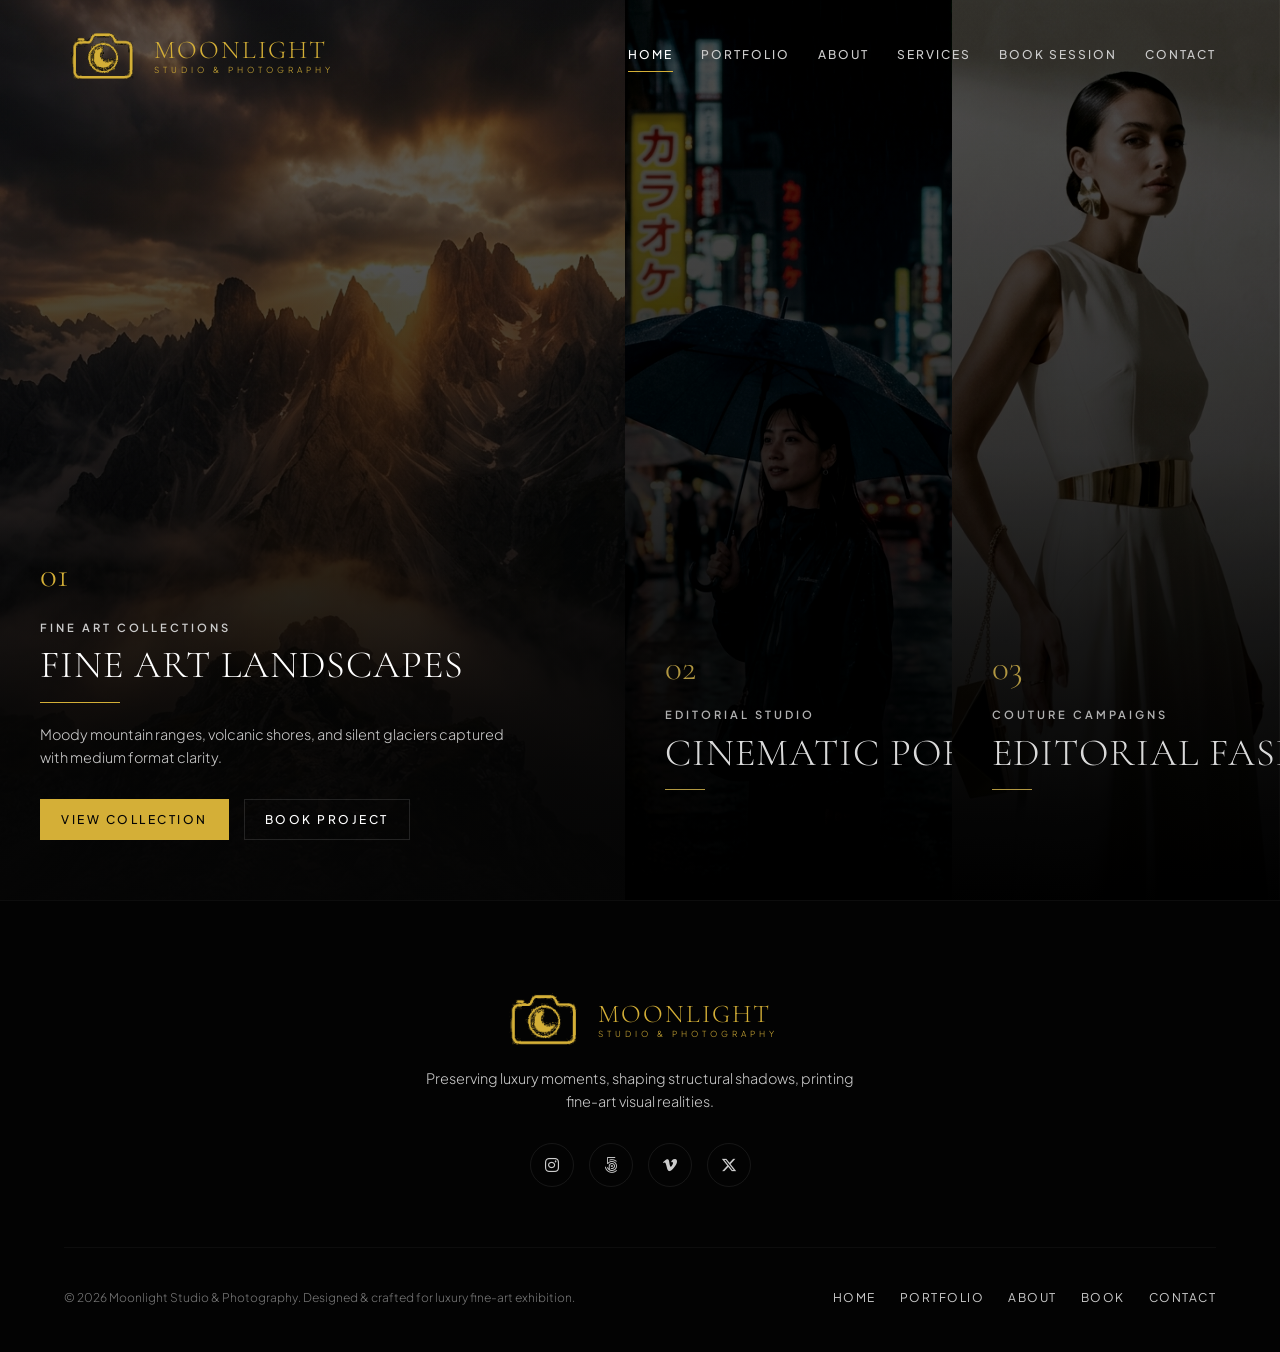
==== commit 9d372742: "Add files via upload" ====
--- a/index.html
+++ b/index.html
@@ -22,7 +22,7 @@
         crossorigin="anonymous" referrerpolicy="no-referrer" />
 
     <!-- Stylesheet -->
-    <link rel="stylesheet" href="styles.css">
+    <link rel="stylesheet" href="styles.css?v=1.1">
 </head>
 
 <body>
@@ -34,7 +34,11 @@
     <header id="main-header" class="header-transparent">
         <div class="header-container">
             <a href="#home" class="logo" id="nav-logo">
-                <img src="images/logo.jpg" alt="Moonlight Studio & Photography Logo" class="header-logo-img">
+                <img src="images/logo_icon.png" alt="Moonlight Studio Graphic Mark" class="header-logo-icon">
+                <div class="brand-text-container">
+                    <span class="brand-title">Moonlight</span>
+                    <span class="brand-subtitle">Studio &amp; Photography</span>
+                </div>
             </a>
 
             <!-- Desktop Nav Menu -->
@@ -43,7 +47,6 @@
                 <a href="#portfolio" class="nav-link" id="nav-link-portfolio">Portfolio</a>
                 <a href="#about" class="nav-link" id="nav-link-about">About</a>
                 <a href="#services" class="nav-link" id="nav-link-services">Services</a>
-                <a href="#blog" class="nav-link" id="nav-link-blog">Blog</a>
                 <a href="#booking" class="nav-link" id="nav-link-booking">Book Session</a>
                 <a href="#contact" class="nav-link" id="nav-link-contact">Contact</a>
             </nav>
@@ -64,7 +67,6 @@
             <a href="#portfolio" class="mobile-link" id="mob-link-portfolio">Portfolio</a>
             <a href="#about" class="mobile-link" id="mob-link-about">About</a>
             <a href="#services" class="mobile-link" id="mob-link-services">Services</a>
-            <a href="#blog" class="mobile-link" id="mob-link-blog">Blog</a>
             <a href="#booking" class="mobile-link" id="mob-link-booking">Book Session</a>
             <a href="#contact" class="mobile-link" id="mob-link-contact">Contact</a>
         </nav>
@@ -342,41 +344,39 @@
                 <div class="about-grid">
                     <div class="about-image-column animate-on-scroll slide-right">
                         <div class="about-image-wrapper">
-                            <img src="images/about_photographer.png"
+                            <img src="images/about_photographer.jpg"
                                 alt="Thomas Sterling, Lead Photographer at Moonlight Studio">
                             <div class="image-frame-gold"></div>
                         </div>
                     </div>
 
                     <div class="about-text-column animate-on-scroll slide-left">
-                        <span class="section-subtitle">Luxury Aesthetics</span>
+                        <span class="section-subtitle">Artistic Vision</span>
                         <h2 class="section-title">Moonlight Studio &amp; Photography</h2>
                         <div class="title-underline left-align"></div>
 
                         <p class="about-bio-lead">
-                            "We freeze shadows, capture passing beams of light, and frame raw emotions in forms that
-                            stand the test of time."
+                            "Capturing timeless moments with creativity, elegance, and passion."
+                            <span class="about-lead-author">— Janaki Ravi</span>
                         </p>
 
                         <p class="about-bio-text">
-                            Founded by master lensman Thomas Sterling, Moonlight Studio is a luxury creative photography
-                            house based in Chicago. Our visual approach is deeply rooted in minimalism—eliminating noise
-                            to focus entirely on structural geometry, tactile textures, and the authentic soul of our
-                            subjects.
+                            Moonlight Studio & Photography is a creative photography and cinematic videography studio
+                            dedicated to preserving life's most meaningful moments. From weddings and portraits to
+                            events and commercial projects, we blend artistic vision with modern technology to create
+                            stunning visuals that tell your unique story.
                         </p>
                         <p class="about-bio-text">
-                            Over the last decade, we have traveled across continents, collaborating with top-tier design
-                            houses, editorial publications, and architectural agencies. Our work is created using
-                            high-end medium format systems and processed to ensure premium fine-art results.
+                            Every session is thoughtfully planned, professionally captured, and carefully edited to
+                            deliver exceptional quality and lasting memories. Our commitment to creativity, precision,
+                            and client satisfaction ensures an unforgettable experience from the first click to the
+                            final delivery.
                         </p>
 
-                        <!-- Mini Checklist of Core Skills -->
-                        <ul class="skills-highlight-list">
-                            <li><i class="fa-solid fa-circle-check"></i> Hasselblad & Phase One Medium Format Cameras
-                            </li>
-                            <li><i class="fa-solid fa-circle-check"></i> Fine-Art Platinum & Giclée Gallery Prints</li>
-                            <li><i class="fa-solid fa-circle-check"></i> Custom Ambient & Advanced Light Direction</li>
-                        </ul>
+                        <!-- Closing Tagline -->
+                        <div class="about-closing-tagline">
+                            <i class="fa-solid fa-camera-retro"></i> Creating memories that last a lifetime.
+                        </div>
                     </div>
                 </div>
 
@@ -403,13 +403,11 @@
 
                 <!-- Worked with Logos Grid -->
                 <div class="about-brands">
-                    <h3 class="brands-title">Collaborators & Publishing Partners</h3>
-                    <div class="brands-grid">
-                        <div class="brand-item"><i class="fa-solid fa-leaf"></i> National Geo</div>
-                        <div class="brand-item"><i class="fa-solid fa-crown"></i> Vogue Art</div>
-                        <div class="brand-item"><i class="fa-solid fa-compass"></i> Horizon Mag</div>
-                        <div class="brand-item"><i class="fa-solid fa-cube"></i> Bauhaus Int</div>
-                        <div class="brand-item"><i class="fa-solid fa-infinity"></i> Edge Gallery</div>
+                    <h3 class="brands-title">Bespoke Collaborations</h3>
+                    <div class="brands-grid" style="justify-content: center;">
+                        <div class="brand-item" style="font-size: 1.8rem; letter-spacing: 2px; color: var(--text-primary);">
+                            <i class="fa-solid fa-gem" style="color: var(--accent-gold);"></i> Vasundhara Jewellers
+                        </div>
                     </div>
                 </div>
 
@@ -425,148 +423,91 @@
                     <div class="title-underline"></div>
                 </div>
 
+                <!-- Tagline introduction banner -->
+                <div class="services-intro animate-on-scroll fade-up">
+                    <p class="services-tagline-text">
+                        "At Moon Light Studio & Photography, we capture moments that last a lifetime. From life's
+                        sweetest beginnings to your biggest celebrations and brand stories, we create images that speak
+                        from the heart."
+                    </p>
+                </div>
+
                 <!-- Packages Cards Grid -->
                 <div class="services-grid">
 
-                    <!-- Service Card 1 -->
+                    <!-- Column 1: Photoshoots & Portraiture -->
                     <div class="service-card animate-on-scroll fade-up">
                         <div class="card-header-accent"></div>
                         <div class="card-icon">
-                            <i class="fa-solid fa-user-tie"></i>
-                        </div>
-                        <h3>Editorial Couture</h3>
-                        <p class="service-description">Avant-garde styling, magazine portfolios, and luxury lifestyle
-                            modeling sessions captured in-studio.</p>
-                        <div class="service-price">
-                            <span class="currency">$</span>
-                            <span class="price-amount">1,200</span>
-                            <span class="price-period">/ session</span>
-                        </div>
+                            <i class="fa-solid fa-camera-retro"></i>
+                        </div>
+                        <h3>Photoshoots & Portraiture</h3>
+                        <p class="service-description">Capturing human emotion and precious milestones in specialized
+                            studio and outdoor setups.</p>
                         <ul class="service-features">
-                            <li><i class="fa-solid fa-check text-gold"></i> 4 Hours studio session</li>
-                            <li><i class="fa-solid fa-check text-gold"></i> 2 Professional style changes</li>
-                            <li><i class="fa-solid fa-check text-gold"></i> 15 High-end retouched plates</li>
-                            <li><i class="fa-solid fa-check text-gold"></i> Custom print preparation</li>
+                            <li><i class="fa-solid fa-check text-gold"></i> Photoshoots</li>
+                            <li><i class="fa-solid fa-check text-gold"></i> Maternity Shoots</li>
+                            <li><i class="fa-solid fa-check text-gold"></i> Born Baby Shoots</li>
+                            <li><i class="fa-solid fa-check text-gold"></i> Kids Photography</li>
+                            <li><i class="fa-solid fa-check text-gold"></i> Model Shoots</li>
+                            <li><i class="fa-solid fa-check text-gold"></i> Pre Wedding Shoots</li>
+                            <li><i class="fa-solid fa-check text-gold"></i> Reel Shoots</li>
+
                         </ul>
-                        <a href="#booking" class="btn btn-outline card-cta" data-package="Editorial Couture">Book
-                            Session</a>
-                    </div>
-
-                    <!-- Service Card 2: Featured/Popular -->
+                        <a href="#booking" class="btn btn-outline card-cta" data-package="Photoshoots">Book Session</a>
+                    </div>
+
+                    <!-- Column 2: Weddings & Commercial Campaigns -->
                     <div class="service-card featured animate-on-scroll fade-up" style="animation-delay: 0.1s;">
                         <div class="featured-badge">Highly Requested</div>
                         <div class="card-header-accent"></div>
                         <div class="card-icon">
-                            <i class="fa-solid fa-mountain-sun"></i>
-                        </div>
-                        <h3>Commercial Fine Art</h3>
-                        <p class="service-description">Premium architectural installations, luxury interior styling
-                            catalog shoots, and bespoke art prints.</p>
-                        <div class="service-price">
-                            <span class="currency">$</span>
-                            <span class="price-amount">2,500</span>
-                            <span class="price-period">/ project</span>
-                        </div>
+                            <i class="fa-solid fa-ring"></i>
+                        </div>
+                        <h3>Weddings & Commercials</h3>
+                        <p class="service-description">Premium coverage for grand ceremonies, wedding milestones,
+                            branding assets, and corporate packages.</p>
                         <ul class="service-features">
-                            <li><i class="fa-solid fa-check text-gold"></i> Full day on-location shoot</li>
-                            <li><i class="fa-solid fa-check text-gold"></i> High-res drone integration</li>
-                            <li><i class="fa-solid fa-check text-gold"></i> 30 Hand-crafted digital edits</li>
-                            <li><i class="fa-solid fa-check text-gold"></i> Commercial rights license</li>
+                            <li><i class="fa-solid fa-check text-gold"></i> Wedding Shoots</li>
+                            <li><i class="fa-solid fa-check text-gold"></i> Half Saree Shoots</li>
+                            <li><i class="fa-solid fa-check text-gold"></i> Commercial Shoots</li>
+                            <li><i class="fa-solid fa-check text-gold"></i> Branding Shoots</li>
+                            <li><i class="fa-solid fa-check text-gold"></i> Product Shoots</li>
+                            <li><i class="fa-solid fa-check text-gold"></i> Corporate Shoots</li>
                         </ul>
-                        <a href="#booking" class="btn btn-primary card-cta" data-package="Commercial Fine Art">Book
-                            Project</a>
-                    </div>
-
-                    <!-- Service Card 3 -->
+                        <a href="#booking" class="btn btn-primary card-cta" data-package="Weddings & Commercials">Book
+                            Shoot</a>
+                    </div>
+
+                    <!-- Column 3: Lab, Gifts & Production -->
                     <div class="service-card animate-on-scroll fade-up" style="animation-delay: 0.2s;">
                         <div class="card-header-accent"></div>
                         <div class="card-icon">
-                            <i class="fa-solid fa-rings-wedding"></i>
-                        </div>
-                        <h3>Bespoke Events</h3>
-                        <p class="service-description">Intimate high-end wedding reports, luxury corporate events, and
-                            cultural exhibitions in documentary format.</p>
-                        <div class="service-price">
-                            <span class="currency">$</span>
-                            <span class="price-amount">3,800</span>
-                            <span class="price-period">/ event</span>
-                        </div>
+                            <i class="fa-solid fa-print"></i>
+                        </div>
+                        <h3>Lab, Gifts & Production</h3>
+                        <p class="service-description">Fine-art printing, personalized gift accessories, custom
+                            framework, and high-fidelity video editing.</p>
                         <ul class="service-features">
-                            <li><i class="fa-solid fa-check text-gold"></i> Up to 8 Hours event coverage</li>
-                            <li><i class="fa-solid fa-check text-gold"></i> Secondary backup photographer</li>
-                            <li><i class="fa-solid fa-check text-gold"></i> 100+ Edited digital catalog</li>
-                            <li><i class="fa-solid fa-check text-gold"></i> Handcrafted print box storage</li>
+                            <li><i class="fa-solid fa-check text-gold"></i> Event Photography</li>
+                            <li><i class="fa-solid fa-check text-gold"></i> Mug Printing</li>
+                            <li><i class="fa-solid fa-check text-gold"></i> Photo Pillow</li>
+                            <li><i class="fa-solid fa-check text-gold"></i> Photo Frames</li>
+                            <li><i class="fa-solid fa-check text-gold"></i> Pas Photos</li>
+                            <li><i class="fa-solid fa-check text-gold"></i> Photo Printings</li>
+                            <li><i class="fa-solid fa-check text-gold"></i> Video Editing</li>
+                            <li><i class="fa-solid fa-check text-gold"></i> Album Services</li>
+
                         </ul>
-                        <a href="#booking" class="btn btn-outline card-cta" data-package="Bespoke Events">Book Event</a>
+                        <a href="#booking" class="btn btn-outline card-cta"
+                            data-package="Custom Print/Video Project">Inquire Project</a>
                     </div>
 
                 </div>
             </div>
         </section>
 
-        <!-- 5. BLOG SECTION -->
-        <section id="blog" class="view-section">
-            <div class="section-container">
-                <div class="section-header">
-                    <span class="section-subtitle">Studio Notebook</span>
-                    <h2 class="section-title">Insights & Articles</h2>
-                    <div class="title-underline"></div>
-                </div>
-
-                <!-- Editorial Blog Grid -->
-                <div class="blog-grid" id="blog-posts-grid">
-
-                    <!-- Post 1 -->
-                    <article class="blog-card" data-post-id="1">
-                        <div class="blog-card-img">
-                            <img src="images/portrait_1.png" alt="The Art of Shadow Play" loading="lazy">
-                            <div class="blog-card-date">July 4, 2026</div>
-                        </div>
-                        <div class="blog-card-content">
-                            <span class="blog-category">Technique</span>
-                            <h3>The Art of Shadow Play: Mastering High-Contrast Lighting</h3>
-                            <p class="blog-excerpt">Exploring how to harness dramatic chiaroscuro effects inside your
-                                home studio. Learn to paint with ambient shadow rather than overpowering flash...</p>
-                            <button class="btn-text read-more-trigger">Read Full Article <i
-                                    class="fa-solid fa-arrow-right-long"></i></button>
-                        </div>
-                    </article>
-
-                    <!-- Post 2 -->
-                    <article class="blog-card" data-post-id="2">
-                        <div class="blog-card-img">
-                            <img src="images/landscape_2.png" alt="Volcanic Sands Exposure" loading="lazy">
-                            <div class="blog-card-date">June 20, 2026</div>
-                        </div>
-                        <div class="blog-card-content">
-                            <span class="blog-category">Travel</span>
-                            <h3>Icelandic Monoliths: 5 Tips for Long-Exposure Seascapes</h3>
-                            <p class="blog-excerpt">A complete walkthrough of the neutral density filters, tripods, and
-                                exposure mechanics used to capture the ethereal motion of volcanic tides...</p>
-                            <button class="btn-text read-more-trigger">Read Full Article <i
-                                    class="fa-solid fa-arrow-right-long"></i></button>
-                        </div>
-                    </article>
-
-                    <!-- Post 3 -->
-                    <article class="blog-card" data-post-id="3">
-                        <div class="blog-card-img">
-                            <img src="images/fashion_2.png" alt="Minimalist Drapery composition" loading="lazy">
-                            <div class="blog-card-date">May 15, 2026</div>
-                        </div>
-                        <div class="blog-card-content">
-                            <span class="blog-category">Aesthetics</span>
-                            <h3>Why Minimalism Wins in Modern Editorial Design</h3>
-                            <p class="blog-excerpt">Deconstructing visual layouts to understand how empty space and
-                                quiet backgrounds give models and designer brands their premium, luxury feel...</p>
-                            <button class="btn-text read-more-trigger">Read Full Article <i
-                                    class="fa-solid fa-arrow-right-long"></i></button>
-                        </div>
-                    </article>
-
-                </div>
-            </div>
-        </section>
+
 
         <!-- 6. BOOKING SECTION [NEW] -->
         <section id="booking" class="view-section">
@@ -710,8 +651,7 @@
                                 <div class="info-icon"><i class="fa-solid fa-envelope"></i></div>
                                 <div class="info-content">
                                     <span class="info-label">Corporate Email</span>
-                                    <a href="mailto:itsravi2711@gmail.com"
-                                        class="info-text">itsravi2711@gmail.com</a>
+                                    <a href="mailto:itsravi2711@gmail.com" class="info-text">itsravi2711@gmail.com</a>
                                 </div>
                             </div>
 
@@ -727,24 +667,28 @@
                                 <div class="info-icon"><i class="fa-solid fa-location-dot"></i></div>
                                 <div class="info-content">
                                     <span class="info-label">Bespoke Atelier</span>
-                                    <span class="info-text">Moon Light Studio & Photography
+                                    <a href="https://maps.app.goo.gl/Znw2afR1CPxxCujc8" target="_blank" class="info-text address-link">
+                                        Moon Light Studio & Photography<br>
                                         opp. padamaja hospitals and cmr carlan square, Near Alluri Seetharama Raju
-                                        Statue, KRM Colony, Seethammadara, Visakhapatnam, Andhra Pradesh 530013</span>
-                                </div>
-                            </div>
-                        </div>
-
-                        <!-- Stylized Map Placeholder (Minimal Dark Theme) -->
-                        <div class="map-placeholder">
-                            <div class="map-overlay">
-                                <div class="map-marker">
-                                    <div class="pulse"></div>
-                                    <i class="fa-solid fa-camera"></i>
-                                </div>
-                                <div class="map-tooltip">Moonlight Atelier</div>
-                            </div>
-                            <div class="map-lines"></div>
-                        </div>
+                                        Statue, KRM Colony, Seethammadara, Visakhapatnam, Andhra Pradesh 530013
+                                    </a>
+                                </div>
+                            </div>
+                        </div>
+
+                        <!-- Stylized Map Placeholder (Minimal Dark Theme) Linked to Google Maps -->
+                        <a href="https://maps.app.goo.gl/Znw2afR1CPxxCujc8" target="_blank" class="map-link-wrapper" aria-label="Open location in Google Maps">
+                            <div class="map-placeholder">
+                                <div class="map-overlay">
+                                    <div class="map-marker">
+                                        <div class="pulse"></div>
+                                        <i class="fa-solid fa-camera"></i>
+                                    </div>
+                                    <div class="map-tooltip">Open Live Location</div>
+                                </div>
+                                <div class="map-lines"></div>
+                            </div>
+                        </a>
 
                         <div class="social-links-container">
                             <span class="social-label">Follow Moonlight:</span>
@@ -829,7 +773,13 @@
         <div class="footer-container">
             <div class="footer-top">
                 <div class="footer-logo">
-                    <img src="images/logo.jpg" alt="Moonlight Studio & Photography Logo" class="footer-logo-img">
+                    <a href="#home" class="logo" style="justify-content: center;">
+                        <img src="images/logo_icon.png" alt="Moonlight Studio Graphic Mark" class="footer-logo-icon">
+                        <div class="brand-text-container" style="text-align: left;">
+                            <span class="brand-title">Moonlight</span>
+                            <span class="brand-subtitle">Studio &amp; Photography</span>
+                        </div>
+                    </a>
                 </div>
                 <p class="footer-tagline">Preserving luxury moments, shaping structural shadows, printing fine-art
                     visual realities.</p>
@@ -868,8 +818,12 @@
             <div class="receipt-invoice-card">
                 <div class="receipt-glow-border"></div>
                 <div class="receipt-header">
-                    <div class="receipt-logo">
-                        <img src="images/logo.jpg" alt="Moonlight Studio & Photography Logo" class="receipt-logo-img">
+                    <div class="receipt-logo" style="display: flex; align-items: center; gap: 10px;">
+                        <img src="images/logo_icon.png" alt="Moonlight Studio Graphic Mark" class="receipt-logo-icon">
+                        <div class="brand-text-container" style="text-align: left; line-height: 1.15;">
+                            <span class="brand-title" style="font-size: 1.3rem;">Moonlight</span>
+                            <span class="brand-subtitle" style="font-size: 0.45rem; margin-top: 1px;">Studio &amp; Photography</span>
+                        </div>
                     </div>
                     <span class="receipt-badge">Booking Confirmed</span>
                 </div>
@@ -942,22 +896,10 @@
         </div>
     </div>
 
-    <!-- GLOBAL BLOG DYNAMIC READER MODAL -->
-    <div id="blog-reader-modal" class="blog-reader-overlay" aria-hidden="true" role="dialog">
-        <div class="blog-reader-container">
-            <!-- Close Button -->
-            <button class="blog-reader-close" id="blog-modal-close-btn" aria-label="Close Article"><i
-                    class="fa-solid fa-xmark"></i></button>
-
-            <!-- Dynamic Modal Content Holder -->
-            <div class="blog-reader-body" id="blog-modal-article-body">
-                <!-- Injected via JavaScript -->
-            </div>
-        </div>
-    </div>
+
 
     <!-- Core Script -->
-    <script src="app.js"></script>
+    <script src="app.js?v=1.1"></script>
 </body>
 
 </html>
--- a/styles.css
+++ b/styles.css
@@ -33,7 +33,7 @@
     --glass-border: 1px solid rgba(255, 255, 255, 0.05);
     
     /* Layout */
-    --header-height: 85px;
+    --header-height: 110px;
     --max-width: 1200px;
 }
 
@@ -271,34 +271,66 @@
     font-weight: 300;
 }
 
-.header-logo-img {
+/* Logo Flex Container & Typography */
+.logo {
+    display: flex;
+    align-items: center;
+    gap: 14px;
+    height: 100%;
+}
+
+.header-logo-icon {
+    height: 60px;
+    width: auto;
+    display: block;
+    transition: height var(--transition-medium);
+}
+
+#main-header.header-scrolled .header-logo-icon {
+    height: 48px;
+}
+
+.brand-text-container {
+    display: flex;
+    flex-direction: column;
+    justify-content: center;
+    line-height: 1.15;
+    transition: transform var(--transition-medium);
+}
+
+#main-header.header-scrolled .brand-text-container {
+    transform: scale(0.92);
+}
+
+.brand-title {
+    font-family: var(--font-serif);
+    font-size: 1.6rem;
+    font-weight: 400;
+    letter-spacing: 2px;
+    color: var(--text-primary);
+    text-transform: uppercase;
+}
+
+.brand-subtitle {
+    font-family: var(--font-sans);
+    font-size: 0.52rem;
+    font-weight: 600;
+    letter-spacing: 4px;
+    color: var(--accent-gold);
+    text-transform: uppercase;
+    margin-top: 1px;
+}
+
+.footer-logo-icon {
     height: 65px;
     width: auto;
     display: block;
-    filter: invert(1) hue-rotate(180deg) contrast(1.2) brightness(0.9);
-    mix-blend-mode: screen;
-    transition: opacity var(--transition-fast);
-}
-
-.header-logo-img:hover {
-    opacity: 0.85;
-}
-
-.footer-logo-img {
-    height: 80px;
+}
+
+.receipt-logo-icon {
+    height: 45px;
     width: auto;
     display: block;
-    margin: 0 auto;
-    filter: invert(1) hue-rotate(180deg) contrast(1.2) brightness(0.9);
-    mix-blend-mode: screen;
-}
-
-.receipt-logo-img {
-    height: 55px;
-    width: auto;
-    display: block;
-    filter: invert(1) hue-rotate(180deg) contrast(1.2) brightness(0.9);
-    mix-blend-mode: screen;
 }
 
 .desktop-nav {
@@ -341,13 +373,17 @@
     border-bottom: 1px solid transparent;
 }
 
-.header-scrolled {
+#main-header.header-scrolled {
     background-color: var(--glass-bg);
-    height: 75px;
+    height: 85px;
     border-bottom: 1px solid var(--border-light);
     backdrop-filter: var(--glass-blur);
     -webkit-backdrop-filter: var(--glass-blur);
     box-shadow: 0 10px 30px rgba(0,0,0,0.4);
+}
+
+.header-scrolled .header-logo-img {
+    height: 70px;
 }
 
 /* Hamburger Menu Button */
@@ -841,6 +877,19 @@
     margin-bottom: 24px;
 }
 
+.about-lead-author {
+    display: block;
+    font-size: 0.85rem;
+    font-family: var(--font-sans);
+    font-weight: 600;
+    color: var(--accent-gold);
+    margin-top: 10px;
+    letter-spacing: 2px;
+    font-style: normal;
+    text-transform: uppercase;
+    text-align: right;
+}
+
 .about-bio-text {
     font-size: 0.95rem;
     margin-bottom: 20px;
@@ -848,24 +897,21 @@
     color: var(--text-secondary);
 }
 
-.skills-highlight-list {
-    list-style: none;
-    margin-top: 30px;
-}
-
-.skills-highlight-list li {
+.about-closing-tagline {
+    font-family: var(--font-serif);
+    font-size: 1.4rem;
+    font-weight: 300;
+    color: var(--accent-gold);
+    margin-top: 35px;
     display: flex;
     align-items: center;
     gap: 12px;
-    font-size: 0.9rem;
-    color: var(--text-primary);
-    margin-bottom: 12px;
-    font-weight: 400;
-}
-
-.skills-highlight-list li i {
-    color: var(--accent-gold);
-    font-size: 1rem;
+    font-style: italic;
+}
+
+.about-closing-tagline i {
+    font-size: 1.1rem;
+    color: var(--accent-gold);
 }
 
 /* Counters Stats Panel */
@@ -967,6 +1013,22 @@
 
 
 /* 9. SERVICES SECTION */
+.services-intro {
+    text-align: center;
+    max-width: 800px;
+    margin: -30px auto 60px;
+    padding: 0 20px;
+}
+
+.services-tagline-text {
+    font-family: var(--font-serif);
+    font-size: 1.5rem;
+    font-weight: 300;
+    line-height: 1.5;
+    color: var(--accent-gold);
+    font-style: italic;
+}
+
 .services-grid {
     display: grid;
     grid-template-columns: repeat(3, 1fr);
@@ -1102,99 +1164,7 @@
 }
 
 
-/* 10. BLOG SECTION */
-.blog-grid {
-    display: grid;
-    grid-template-columns: repeat(3, 1fr);
-    gap: 30px;
-}
-
-.blog-card {
-    background-color: var(--bg-card);
-    border: 1px solid var(--border-light);
-    backdrop-filter: var(--glass-blur);
-    -webkit-backdrop-filter: var(--glass-blur);
-    overflow: hidden;
-    display: flex;
-    flex-direction: column;
-    transition: all var(--transition-medium);
-}
-
-.blog-card-img {
-    position: relative;
-    width: 100%;
-    height: 240px;
-    overflow: hidden;
-    border-bottom: 1px solid var(--border-light);
-}
-
-.blog-card-img img {
-    width: 100%;
-    height: 100%;
-    object-fit: cover;
-    transition: transform var(--transition-slow);
-}
-
-.blog-card-date {
-    position: absolute;
-    bottom: 15px;
-    left: 15px;
-    background-color: rgba(5, 5, 5, 0.8);
-    font-size: 0.7rem;
-    font-weight: 500;
-    text-transform: uppercase;
-    letter-spacing: 1px;
-    padding: 6px 12px;
-    backdrop-filter: blur(5px);
-    border: 1px solid rgba(255, 255, 255, 0.05);
-}
-
-.blog-card-content {
-    padding: 30px;
-    display: flex;
-    flex-direction: column;
-    flex-grow: 1;
-}
-
-.blog-category {
-    font-size: 0.7rem;
-    font-weight: 600;
-    text-transform: uppercase;
-    letter-spacing: 2px;
-    color: var(--accent-gold);
-    display: block;
-    margin-bottom: 8px;
-}
-
-.blog-card h3 {
-    font-size: 1.45rem;
-    font-weight: 300;
-    line-height: 1.3;
-    margin-bottom: 15px;
-    transition: color var(--transition-fast);
-}
-
-.blog-excerpt {
-    font-size: 0.85rem;
-    line-height: 1.6;
-    margin-bottom: 24px;
-    color: var(--text-secondary);
-}
-
-.blog-card:hover {
-    transform: translateY(-5px);
-    border-color: rgba(212, 175, 55, 0.25);
-    box-shadow: 0 10px 30px rgba(0, 0, 0, 0.4);
-    background-color: rgba(18, 18, 18, 0.8);
-}
-
-.blog-card:hover .blog-card-img img {
-    transform: scale(1.05);
-}
-
-.blog-card:hover h3 {
-    color: var(--accent-gold);
-}
+
 
 
 /* 11. BOOKING SCHEDULER SECTION */
@@ -1599,6 +1569,31 @@
     font-size: 0.95rem;
     color: var(--text-primary);
     font-weight: 400;
+}
+
+.address-link {
+    transition: color var(--transition-fast);
+    cursor: pointer;
+}
+
+.address-link:hover {
+    color: var(--accent-gold);
+}
+
+.map-link-wrapper {
+    display: block;
+    cursor: pointer;
+    text-decoration: none;
+    width: 100%;
+}
+
+.map-link-wrapper .map-placeholder {
+    transition: border-color var(--transition-medium), box-shadow var(--transition-medium);
+}
+
+.map-link-wrapper:hover .map-placeholder {
+    border-color: rgba(212, 175, 55, 0.4);
+    box-shadow: 0 10px 30px rgba(212, 175, 55, 0.08);
 }
 
 .map-placeholder {
@@ -2112,127 +2107,7 @@
 }
 
 
-/* 16. DYNAMIC BLOG READER OVERLAY MODAL */
-.blog-reader-overlay {
-    position: fixed;
-    top: 0;
-    left: 0;
-    width: 100%;
-    height: 100%;
-    background-color: rgba(3, 3, 3, 0.97);
-    z-index: 1100;
-    overflow-y: auto;
-    opacity: 0;
-    visibility: hidden;
-    transition: opacity var(--transition-medium), visibility var(--transition-medium);
-}
-
-.blog-reader-overlay[aria-hidden="false"] {
-    opacity: 1;
-    visibility: visible;
-}
-
-.blog-reader-container {
-    max-width: 800px;
-    margin: 80px auto;
-    padding: 0 24px;
-    position: relative;
-}
-
-.blog-reader-close {
-    position: fixed;
-    top: 30px;
-    right: 30px;
-    width: 50px;
-    height: 50px;
-    font-size: 1.4rem;
-    color: var(--text-primary);
-    background-color: rgba(22, 22, 22, 0.7);
-    border: 1px solid rgba(255, 255, 255, 0.05);
-    backdrop-filter: blur(10px);
-    display: flex;
-    align-items: center;
-    justify-content: center;
-    cursor: pointer;
-    transition: all var(--transition-fast);
-    z-index: 1120;
-}
-
-.blog-reader-close:hover {
-    border-color: var(--accent-gold);
-    color: var(--accent-gold);
-}
-
-.blog-modal-header {
-    margin-bottom: 40px;
-}
-
-.blog-modal-category {
-    font-size: 0.8rem;
-    font-weight: 600;
-    text-transform: uppercase;
-    letter-spacing: 3px;
-    color: var(--accent-gold);
-    display: block;
-    margin-bottom: 12px;
-}
-
-.blog-modal-title {
-    font-size: 3.5rem;
-    line-height: 1.15;
-    margin-bottom: 20px;
-    font-weight: 300;
-}
-
-.blog-modal-meta {
-    font-size: 0.8rem;
-    color: var(--text-secondary);
-    display: flex;
-    gap: 20px;
-    border-bottom: 1px solid var(--border-light);
-    padding-bottom: 24px;
-}
-
-.blog-modal-cover {
-    width: 100%;
-    max-height: 480px;
-    object-fit: cover;
-    margin-bottom: 50px;
-    border: 1px solid var(--border-light);
-}
-
-.blog-modal-article-text {
-    font-size: 1.05rem;
-    line-height: 1.85;
-    font-weight: 300;
-    color: #e0e0e0;
-}
-
-.blog-modal-article-text p {
-    color: #e0e0e0;
-    margin-bottom: 30px;
-}
-
-.blog-modal-article-text p:first-of-type::first-letter {
-    font-family: var(--font-serif);
-    font-size: 4rem;
-    float: left;
-    line-height: 0.8;
-    padding-right: 12px;
-    color: var(--accent-gold);
-    font-weight: 400;
-}
-
-.blog-modal-quote {
-    font-family: var(--font-serif);
-    font-size: 1.8rem;
-    line-height: 1.4;
-    font-style: italic;
-    color: var(--accent-gold);
-    border-left: 2px solid var(--accent-gold);
-    padding-left: 30px;
-    margin: 40px 0;
-}
+
 
 
 /* 17. DYNAMIC SCROLL ANIMATIONS (INTERSECTION OBSERVER) */
@@ -2300,11 +2175,7 @@
         transform: none;
     }
 
-    .blog-grid {
-        grid-template-columns: 1fr;
-        max-width: 600px;
-        margin: 0 auto;
-    }
+
 
     .booking-grid {
         grid-template-columns: 1fr;
@@ -2355,7 +2226,29 @@
 /* Mobile Layout Optimization (< 768px) */
 @media (max-width: 768px) {
     :root {
-        --header-height: 75px;
+        --header-height: 90px;
+    }
+
+    #main-header.header-scrolled {
+        height: 75px;
+    }
+
+    .header-logo-icon {
+        height: 48px;
+    }
+
+    #main-header.header-scrolled .header-logo-icon {
+        height: 38px;
+    }
+
+    .brand-title {
+        font-size: 1.25rem;
+        letter-spacing: 1.5px;
+    }
+
+    .brand-subtitle {
+        font-size: 0.44rem;
+        letter-spacing: 2px;
     }
 
     .section-container {
@@ -2448,9 +2341,7 @@
         font-size: 1.25rem;
     }
 
-    .blog-modal-title {
-        font-size: 2.2rem;
-    }
+
 
     /* Mobile Expanding Columns Stack vertically as rows */
     .expanding-columns-container {
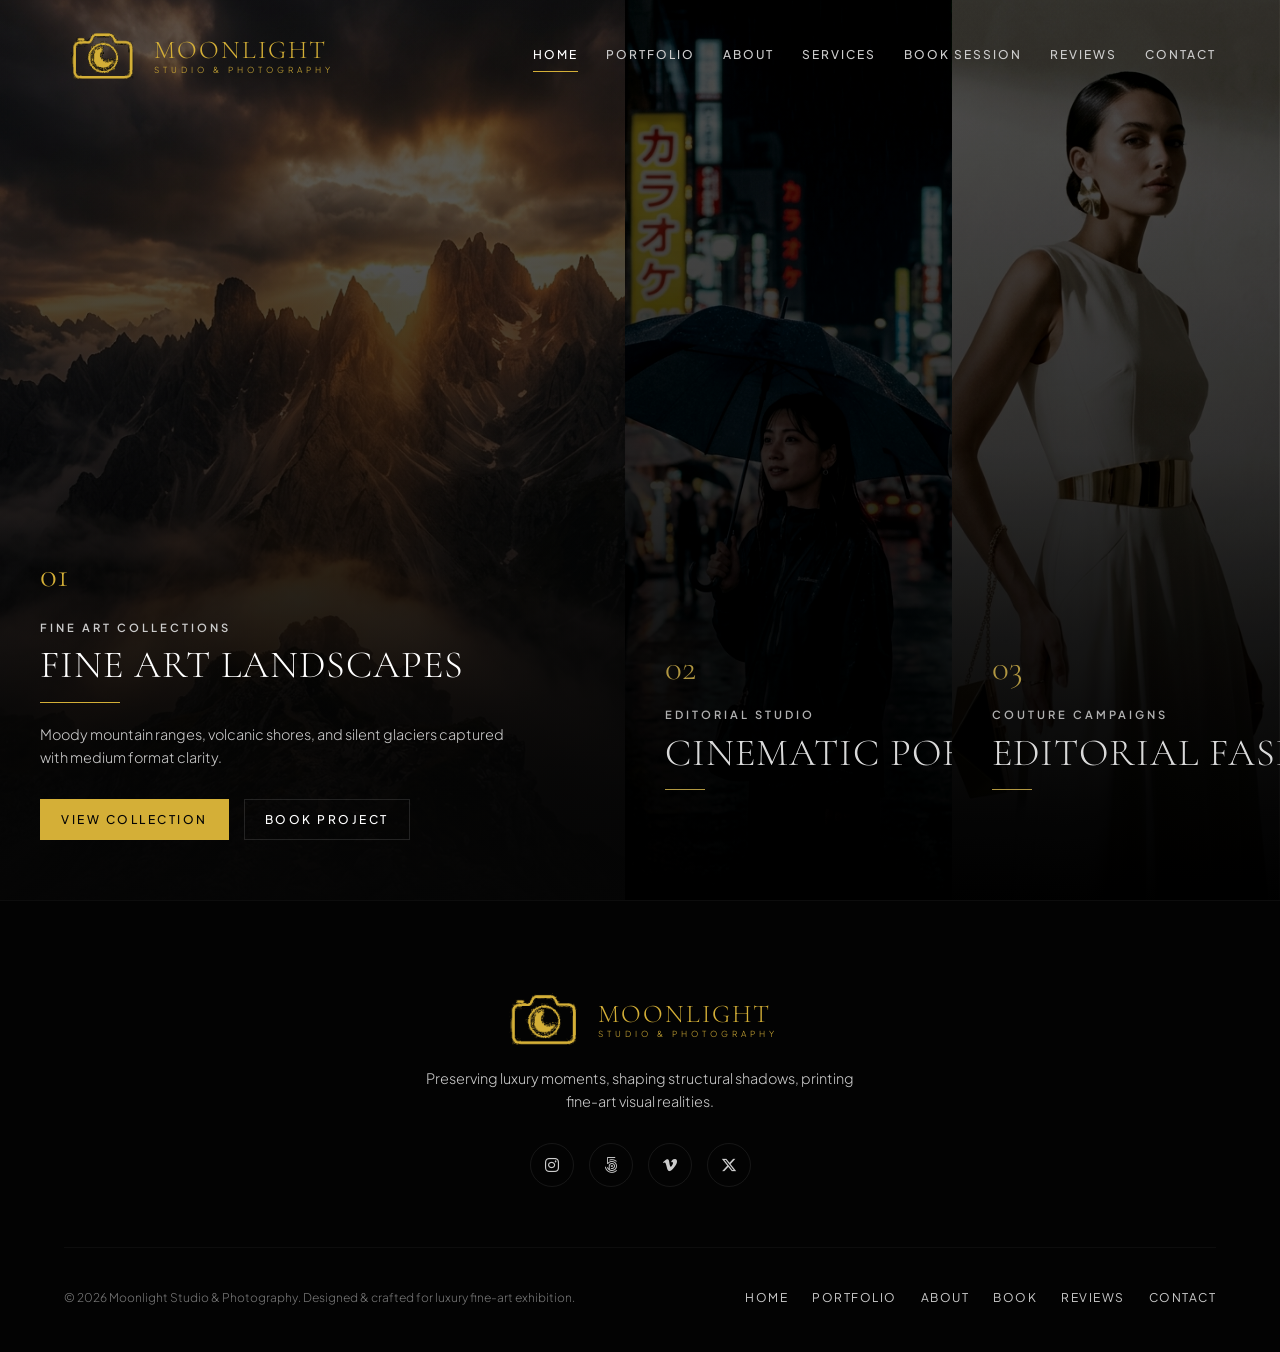
==== commit 6c1d57ee: "Add files via upload" ====
--- a/index.html
+++ b/index.html
@@ -48,6 +48,7 @@
                 <a href="#about" class="nav-link" id="nav-link-about">About</a>
                 <a href="#services" class="nav-link" id="nav-link-services">Services</a>
                 <a href="#booking" class="nav-link" id="nav-link-booking">Book Session</a>
+                <a href="#reviews" class="nav-link" id="nav-link-reviews">Reviews</a>
                 <a href="#contact" class="nav-link" id="nav-link-contact">Contact</a>
             </nav>
 
@@ -68,6 +69,7 @@
             <a href="#about" class="mobile-link" id="mob-link-about">About</a>
             <a href="#services" class="mobile-link" id="mob-link-services">Services</a>
             <a href="#booking" class="mobile-link" id="mob-link-booking">Book Session</a>
+            <a href="#reviews" class="mobile-link" id="mob-link-reviews">Reviews</a>
             <a href="#contact" class="mobile-link" id="mob-link-contact">Contact</a>
         </nav>
         <div class="mobile-menu-footer">
@@ -651,7 +653,7 @@
                                 <div class="info-icon"><i class="fa-solid fa-envelope"></i></div>
                                 <div class="info-content">
                                     <span class="info-label">Corporate Email</span>
-                                    <a href="mailto:itsravi2711@gmail.com" class="info-text">itsravi2711@gmail.com</a>
+                                    <a href="mailto:moonlightstudioandphotography@gmail.com" class="info-text">moonlightstudioandphotography@gmail.com</a>
                                 </div>
                             </div>
 
@@ -724,20 +726,45 @@
                                 <span class="error-msg" id="email-error">Please provide a valid email.</span>
                             </div>
 
-                            <!-- Subject Field -->
+                            <!-- Phone Number Field -->
                             <div class="form-group">
-                                <input type="text" id="contact-subject" name="subject" placeholder=" ">
-                                <label for="contact-subject">Inquiry Subject</label>
+                                <input type="tel" id="contact-phone" name="phone" required placeholder=" ">
+                                <label for="contact-phone">Phone Number</label>
                                 <span class="input-line"></span>
-                                <span class="error-msg" id="subject-error">Subject is required.</span>
+                                <span class="error-msg" id="phone-error">Phone number is required.</span>
+                            </div>
+
+                            <!-- Event Type Dropdown Field -->
+                            <div class="form-group select-group">
+                                <select id="contact-event-type" name="eventType" required>
+                                    <option value="" disabled selected hidden></option>
+                                    <option value="Wedding">Wedding</option>
+                                    <option value="Pre-Wedding">Pre-Wedding</option>
+                                    <option value="Birthday">Birthday</option>
+                                    <option value="Portrait">Portrait</option>
+                                    <option value="Event">Event</option>
+                                    <option value="Commercial">Commercial</option>
+                                    <option value="Other">Other</option>
+                                </select>
+                                <label for="contact-event-type">Event Type</label>
+                                <span class="input-line"></span>
+                                <span class="select-arrow"><i class="fa-solid fa-chevron-down"></i></span>
+                                <span class="error-msg" id="event-type-error">Please select an event type.</span>
+                            </div>
+
+                            <!-- Preferred Event Date Field -->
+                            <div class="form-group date-group">
+                                <input type="date" id="contact-event-date" name="eventDate" required placeholder=" ">
+                                <label for="contact-event-date">Preferred Event Date</label>
+                                <span class="input-line"></span>
+                                <span class="error-msg" id="event-date-error">Preferred event date is required.</span>
                             </div>
 
                             <!-- Message Field -->
                             <div class="form-group text-area-group">
                                 <textarea id="contact-message" name="message" required placeholder=" "
                                     rows="5"></textarea>
-                                <label for="contact-message">Detail your projects, exhibition slots, prints, or
-                                    ideas...</label>
+                                <label for="contact-message">Message</label>
                                 <span class="input-line"></span>
                                 <span class="error-msg" id="message-error">Message cannot be empty.</span>
                             </div>
@@ -762,6 +789,189 @@
                         </div>
                     </div>
 
+                </div>
+            </div>
+        </section>
+
+        <!-- 8. REVIEWS SECTION -->
+        <section id="reviews" class="view-section">
+            <div class="section-container">
+                <div class="section-header">
+                    <span class="section-subtitle">Client Reviews</span>
+                    <h2 class="section-title">Atelier Testimonials</h2>
+                    <div class="title-underline"></div>
+                    <p class="reviews-lead-text">"Every review reflects a beautiful memory we've had the privilege to capture."</p>
+                </div>
+
+                <div class="reviews-grid">
+                    <!-- Left Column: Statistics & Submission Form -->
+                    <div class="reviews-left-col animate-on-scroll slide-right">
+                        
+                        <!-- Statistics Card -->
+                        <div class="reviews-stats-card">
+                            <h3>Studio Sentiment</h3>
+                            <div class="stats-overview">
+                                <div class="rating-huge" id="stats-avg-val">4.9</div>
+                                <div class="stats-summary-box">
+                                    <div class="stars-display" id="stats-stars-box">
+                                        <!-- Stars dynamically injected -->
+                                    </div>
+                                    <span class="total-reviews-count" id="stats-count-val">Based on 0 reviews</span>
+                                </div>
+                            </div>
+                            
+                            <!-- Progress Breakdown Bars -->
+                            <div class="rating-breakdown" id="rating-breakdown-box">
+                                <div class="breakdown-row" data-stars="5">
+                                    <span class="star-label">5 Star</span>
+                                    <div class="progress-track">
+                                        <div class="progress-fill" id="bar-5-fill" style="width: 0%;"></div>
+                                    </div>
+                                    <span class="count-label" id="bar-5-count">0%</span>
+                                </div>
+                                <div class="breakdown-row" data-stars="4">
+                                    <span class="star-label">4 Star</span>
+                                    <div class="progress-track">
+                                        <div class="progress-fill" id="bar-4-fill" style="width: 0%;"></div>
+                                    </div>
+                                    <span class="count-label" id="bar-4-count">0%</span>
+                                </div>
+                                <div class="breakdown-row" data-stars="3">
+                                    <span class="star-label">3 Star</span>
+                                    <div class="progress-track">
+                                        <div class="progress-fill" id="bar-3-fill" style="width: 0%;"></div>
+                                    </div>
+                                    <span class="count-label" id="bar-3-count">0%</span>
+                                </div>
+                                <div class="breakdown-row" data-stars="2">
+                                    <span class="star-label">2 Star</span>
+                                    <div class="progress-track">
+                                        <div class="progress-fill" id="bar-2-fill" style="width: 0%;"></div>
+                                    </div>
+                                    <span class="count-label" id="bar-2-count">0%</span>
+                                </div>
+                                <div class="breakdown-row" data-stars="1">
+                                    <span class="star-label">1 Star</span>
+                                    <div class="progress-track">
+                                        <div class="progress-fill" id="bar-1-fill" style="width: 0%;"></div>
+                                    </div>
+                                    <span class="count-label" id="bar-1-count">0%</span>
+                                </div>
+                            </div>
+                        </div>
+
+                        <!-- Review Submission Form -->
+                        <div class="review-form-panel">
+                            <h3>Share Your Experience</h3>
+                            <form id="review-submit-form" autocomplete="off" novalidate>
+                                
+                                <!-- Name Input -->
+                                <div class="form-group">
+                                    <input type="text" id="review-name" name="name" required placeholder=" ">
+                                    <label for="review-name">Full Name</label>
+                                    <span class="input-line"></span>
+                                    <span class="error-msg" id="review-name-error">Full name is required.</span>
+                                </div>
+
+                                <!-- Email Input -->
+                                <div class="form-group">
+                                    <input type="email" id="review-email" name="email" required placeholder=" ">
+                                    <label for="review-email">Email Address</label>
+                                    <span class="input-line"></span>
+                                    <span class="error-msg" id="review-email-error">Please provide a valid email.</span>
+                                </div>
+
+                                <!-- Phone Input (Optional) -->
+                                <div class="form-group">
+                                    <input type="tel" id="review-phone" name="phone" placeholder=" ">
+                                    <label for="review-phone">Phone Number (Optional)</label>
+                                    <span class="input-line"></span>
+                                </div>
+
+                                <!-- Event Type Dropdown -->
+                                <div class="form-group select-group">
+                                    <select id="review-event-type" name="eventType" required>
+                                        <option value="" disabled selected hidden></option>
+                                        <option value="Wedding">Wedding</option>
+                                        <option value="Pre-Wedding">Pre-Wedding</option>
+                                        <option value="Birthday">Birthday</option>
+                                        <option value="Portrait">Portrait</option>
+                                        <option value="Event">Event</option>
+                                        <option value="Commercial">Commercial</option>
+                                        <option value="Other">Other</option>
+                                    </select>
+                                    <label for="review-event-type">Event Type</label>
+                                    <span class="input-line"></span>
+                                    <span class="select-arrow"><i class="fa-solid fa-chevron-down"></i></span>
+                                    <span class="error-msg" id="review-event-type-error">Please select an event type.</span>
+                                </div>
+
+                                <!-- Interactive 5-Star Rating Selector -->
+                                <div class="form-group star-select-group">
+                                    <span class="star-group-label">Overall Rating</span>
+                                    <div class="interactive-stars" id="interactive-star-container">
+                                        <button type="button" class="rating-star-btn" data-star-val="1" aria-label="1 Star"><i class="fa-regular fa-star"></i></button>
+                                        <button type="button" class="rating-star-btn" data-star-val="2" aria-label="2 Stars"><i class="fa-regular fa-star"></i></button>
+                                        <button type="button" class="rating-star-btn" data-star-val="3" aria-label="3 Stars"><i class="fa-regular fa-star"></i></button>
+                                        <button type="button" class="rating-star-btn" data-star-val="4" aria-label="4 Stars"><i class="fa-regular fa-star"></i></button>
+                                        <button type="button" class="rating-star-btn" data-star-val="5" aria-label="5 Stars"><i class="fa-regular fa-star"></i></button>
+                                    </div>
+                                    <input type="hidden" id="review-rating-val" name="rating" required value="">
+                                    <span class="error-msg" id="review-rating-error">Please select a star rating.</span>
+                                </div>
+
+                                <!-- Profile Photo Upload (Optional) -->
+                                <div class="form-group file-upload-group">
+                                    <span class="file-group-label">Profile Photo (Optional)</span>
+                                    <div class="custom-file-wrapper">
+                                        <input type="file" id="review-photo-input" accept="image/*" class="file-input-hidden">
+                                        <label for="review-photo-input" class="file-input-facade">
+                                            <i class="fa-solid fa-cloud-arrow-up"></i>
+                                            <span id="file-chosen-text">Choose Image...</span>
+                                        </label>
+                                    </div>
+                                    <div class="file-preview-box" id="file-preview-container">
+                                        <img id="file-preview-img" src="" alt="Profile Preview">
+                                        <button type="button" class="remove-preview-btn" id="remove-preview-btn-el" aria-label="Remove Photo"><i class="fa-solid fa-xmark"></i></button>
+                                    </div>
+                                </div>
+
+                                <!-- Message Textarea -->
+                                <div class="form-group text-area-group">
+                                    <textarea id="review-message" name="message" required placeholder=" " rows="5"></textarea>
+                                    <label for="review-message">Review Message</label>
+                                    <span class="input-line"></span>
+                                    <span class="error-msg" id="review-message-error">Review message cannot be empty.</span>
+                                </div>
+
+                                <!-- Submit Button -->
+                                <button type="submit" class="btn btn-primary btn-submit" id="review-submit-btn">
+                                    <span class="btn-text-content">Submit Review</span>
+                                    <span class="btn-loader-icon"><i class="fa-solid fa-circle-notch fa-spin"></i></span>
+                                </button>
+
+                            </form>
+
+                            <!-- Success Banner overlay -->
+                            <div class="form-success-overlay" id="review-success-banner">
+                                <div class="success-icon-box">
+                                    <i class="fa-solid fa-circle-check"></i>
+                                </div>
+                                <h3>Review Submitted!</h3>
+                                <p>Thank you for sharing your experience. Your review is pending moderator approval and will be published shortly.</p>
+                                <button class="btn btn-outline" id="review-success-close-btn">Done</button>
+                            </div>
+                        </div>
+
+                    </div>
+
+                    <!-- Right Column: Reviews Display Cards Grid -->
+                    <div class="reviews-right-col animate-on-scroll slide-left">
+                        <h3>Client Testimonials</h3>
+                        <div class="reviews-list-container" id="reviews-feed-container">
+                            <!-- Review cards dynamically injected here -->
+                        </div>
+                    </div>
                 </div>
             </div>
         </section>
@@ -801,6 +1011,7 @@
                     <a href="#portfolio">Portfolio</a>
                     <a href="#about">About</a>
                     <a href="#booking">Book</a>
+                    <a href="#reviews">Reviews</a>
                     <a href="#contact">Contact</a>
                 </div>
             </div>
--- a/styles.css
+++ b/styles.css
@@ -1728,7 +1728,7 @@
     margin-bottom: 35px;
 }
 
-.form-group input, .form-group textarea {
+.form-group input, .form-group textarea, .form-group select {
     width: 100%;
     padding: 10px 0;
     font-size: 0.95rem;
@@ -1738,6 +1738,19 @@
 
 .form-group textarea {
     resize: none;
+}
+
+.form-group select {
+    appearance: none;
+    -webkit-appearance: none;
+    -moz-appearance: none;
+    cursor: pointer;
+    background: transparent;
+}
+
+.form-group select option {
+    background-color: var(--bg-solid-card);
+    color: var(--text-primary);
 }
 
 .form-group label {
@@ -1753,12 +1766,49 @@
 .form-group input:focus ~ label,
 .form-group input:not(:placeholder-shown) ~ label,
 .form-group textarea:focus ~ label,
-.form-group textarea:not(:placeholder-shown) ~ label {
+.form-group textarea:not(:placeholder-shown) ~ label,
+.form-group select:focus ~ label,
+.form-group select:valid ~ label {
     top: -15px;
     font-size: 0.7rem;
     color: var(--accent-gold);
     text-transform: uppercase;
     letter-spacing: 1px;
+}
+
+.select-arrow {
+    position: absolute;
+    right: 5px;
+    top: 12px;
+    font-size: 0.8rem;
+    color: var(--accent-gold);
+    pointer-events: none;
+    transition: transform var(--transition-fast);
+}
+
+.form-group select:focus ~ .select-arrow {
+    transform: rotate(180deg);
+}
+
+.form-group input[type="date"] {
+    color: transparent;
+}
+
+.form-group input[type="date"]:focus,
+.form-group input[type="date"]:valid,
+.form-group input[type="date"]:not(:placeholder-shown) {
+    color: var(--text-primary);
+}
+
+.form-group input[type="date"]::-webkit-calendar-picker-indicator {
+    filter: invert(0.8) sepia(0.6) saturate(3) hue-rotate(10deg);
+    cursor: pointer;
+    opacity: 0.6;
+    transition: opacity var(--transition-fast);
+}
+
+.form-group input[type="date"]::-webkit-calendar-picker-indicator:hover {
+    opacity: 1;
 }
 
 .input-line {
@@ -1772,16 +1822,18 @@
 }
 
 .form-group input:focus ~ .input-line,
-.form-group textarea:focus ~ .input-line {
+.form-group textarea:focus ~ .input-line,
+.form-group select:focus ~ .input-line {
     width: 100%;
 }
 
 .form-group input:focus,
-.form-group textarea:focus {
+.form-group textarea:focus,
+.form-group select:focus {
     border-bottom-color: transparent;
 }
 
-.form-group.error input, .form-group.error textarea {
+.form-group.error input, .form-group.error textarea, .form-group.error select {
     border-bottom-color: #e57373;
 }
 
@@ -2134,6 +2186,389 @@
 }
 
 
+/* 18. REVIEWS SECTION STYLE */
+.reviews-lead-text {
+    max-width: 600px;
+    margin: 15px auto 0;
+    font-size: 1rem;
+    font-family: var(--font-serif);
+    font-style: italic;
+    color: var(--text-secondary);
+    text-align: center;
+}
+
+.reviews-grid {
+    display: grid;
+    grid-template-columns: 5.2fr 6.8fr;
+    gap: 50px;
+    margin-top: 50px;
+}
+
+.reviews-left-col {
+    display: flex;
+    flex-direction: column;
+    gap: 40px;
+}
+
+/* Statistics Card */
+.reviews-stats-card {
+    background-color: var(--bg-card);
+    border: 1px solid var(--border-light);
+    backdrop-filter: var(--glass-blur);
+    -webkit-backdrop-filter: var(--glass-blur);
+    padding: 30px;
+}
+
+.reviews-stats-card h3 {
+    font-size: 1.3rem;
+    margin-bottom: 20px;
+    letter-spacing: 0.5px;
+}
+
+.stats-overview {
+    display: flex;
+    align-items: center;
+    gap: 25px;
+    margin-bottom: 30px;
+    padding-bottom: 25px;
+    border-bottom: 1px solid var(--border-light);
+}
+
+.rating-huge {
+    font-size: 4rem;
+    font-family: var(--font-serif);
+    color: var(--accent-gold);
+    line-height: 1;
+}
+
+.stats-summary-box {
+    display: flex;
+    flex-direction: column;
+    gap: 4px;
+}
+
+.stars-display {
+    display: flex;
+    gap: 4px;
+    font-size: 1.1rem;
+}
+
+.total-reviews-count {
+    font-size: 0.75rem;
+    color: var(--text-muted);
+    text-transform: uppercase;
+    letter-spacing: 1px;
+}
+
+.rating-breakdown {
+    display: flex;
+    flex-direction: column;
+    gap: 12px;
+}
+
+.breakdown-row {
+    display: flex;
+    align-items: center;
+    gap: 15px;
+    font-size: 0.8rem;
+}
+
+.star-label {
+    width: 50px;
+    color: var(--text-secondary);
+}
+
+.progress-track {
+    flex: 1;
+    height: 6px;
+    background-color: rgba(255, 255, 255, 0.05);
+    position: relative;
+}
+
+.progress-fill {
+    height: 100%;
+    background-color: var(--accent-gold);
+    width: 0;
+    transition: width 1.2s cubic-bezier(0.25, 1, 0.3, 1);
+}
+
+.count-label {
+    width: 35px;
+    text-align: right;
+    color: var(--text-muted);
+}
+
+/* Submission Form Panel */
+.review-form-panel {
+    background-color: var(--bg-card);
+    border: 1px solid var(--border-light);
+    backdrop-filter: var(--glass-blur);
+    -webkit-backdrop-filter: var(--glass-blur);
+    padding: 40px;
+    position: relative;
+}
+
+.review-form-panel h3 {
+    font-size: 1.5rem;
+    margin-bottom: 30px;
+}
+
+/* Star Select Group */
+.star-select-group {
+    display: flex;
+    flex-direction: column;
+    gap: 10px;
+    margin-bottom: 35px;
+}
+
+.star-group-label {
+    font-size: 0.8rem;
+    color: var(--text-secondary);
+    text-transform: uppercase;
+    letter-spacing: 1px;
+}
+
+.interactive-stars {
+    display: flex;
+    gap: 10px;
+}
+
+.rating-star-btn {
+    font-size: 1.5rem;
+    color: var(--text-muted);
+    cursor: pointer;
+    background: transparent;
+    border: none;
+    outline: none;
+    transition: color var(--transition-fast), transform var(--transition-fast);
+    padding: 0;
+}
+
+.rating-star-btn:hover {
+    transform: scale(1.15);
+}
+
+.rating-star-btn.active-star,
+.rating-star-btn.hover-star {
+    color: var(--accent-gold);
+}
+
+.rating-star-btn i {
+    pointer-events: none;
+}
+
+/* File Upload Styles */
+.file-upload-group {
+    display: flex;
+    flex-direction: column;
+    gap: 10px;
+    margin-bottom: 35px;
+}
+
+.file-group-label {
+    font-size: 0.8rem;
+    color: var(--text-secondary);
+    text-transform: uppercase;
+    letter-spacing: 1px;
+}
+
+.custom-file-wrapper {
+    position: relative;
+    width: 100%;
+}
+
+.file-input-hidden {
+    position: absolute;
+    width: 1px;
+    height: 1px;
+    padding: 0;
+    margin: -1px;
+    overflow: hidden;
+    clip: rect(0, 0, 0, 0);
+    border: 0;
+}
+
+.file-input-facade {
+    display: flex;
+    align-items: center;
+    gap: 10px;
+    padding: 12px 18px;
+    border: 1px dashed var(--border-color);
+    background-color: rgba(255, 255, 255, 0.01);
+    color: var(--text-secondary);
+    cursor: pointer;
+    font-size: 0.85rem;
+    transition: all var(--transition-fast);
+}
+
+.file-input-facade:hover {
+    border-color: var(--accent-gold);
+    color: var(--text-primary);
+    background-color: rgba(212, 175, 55, 0.02);
+}
+
+.file-preview-box {
+    margin-top: 15px;
+    position: relative;
+    width: 80px;
+    height: 80px;
+    border: 1px solid var(--border-color);
+    display: none;
+}
+
+.file-preview-box img {
+    width: 100%;
+    height: 100%;
+    object-fit: cover;
+}
+
+.remove-preview-btn {
+    position: absolute;
+    top: -8px;
+    right: -8px;
+    width: 20px;
+    height: 20px;
+    background-color: var(--accent-gold);
+    color: var(--bg-primary);
+    border: none;
+    outline: none;
+    border-radius: 50%;
+    display: flex;
+    align-items: center;
+    justify-content: center;
+    font-size: 0.65rem;
+    cursor: pointer;
+    transition: background-color var(--transition-fast);
+}
+
+.remove-preview-btn:hover {
+    background-color: var(--accent-gold-hover);
+}
+
+/* Reviews Feed (Right Column) */
+.reviews-right-col {
+    display: flex;
+    flex-direction: column;
+}
+
+.reviews-right-col h3 {
+    font-size: 1.5rem;
+    margin-bottom: 30px;
+    letter-spacing: 0.5px;
+}
+
+.reviews-list-container {
+    display: flex;
+    flex-direction: column;
+    gap: 25px;
+    max-height: 800px;
+    overflow-y: auto;
+    padding-right: 10px;
+}
+
+.reviews-list-container::-webkit-scrollbar {
+    width: 4px;
+}
+
+.reviews-list-container::-webkit-scrollbar-thumb {
+    background: rgba(212, 175, 55, 0.2);
+}
+
+.reviews-list-container::-webkit-scrollbar-thumb:hover {
+    background: var(--accent-gold);
+}
+
+/* Review Card Styling */
+.review-card {
+    background-color: var(--bg-card);
+    border: 1px solid var(--border-light);
+    backdrop-filter: var(--glass-blur);
+    -webkit-backdrop-filter: var(--glass-blur);
+    padding: 30px;
+    transition: transform var(--transition-medium), border-color var(--transition-medium);
+    display: flex;
+    flex-direction: column;
+    gap: 15px;
+}
+
+.review-card:hover {
+    transform: translateY(-4px);
+    border-color: rgba(212, 175, 55, 0.3);
+}
+
+.review-card-header {
+    display: flex;
+    justify-content: space-between;
+    align-items: flex-start;
+    gap: 15px;
+}
+
+.reviewer-profile-box {
+    display: flex;
+    align-items: center;
+    gap: 15px;
+}
+
+.reviewer-avatar {
+    width: 48px;
+    height: 48px;
+    border-radius: 50%;
+    object-fit: cover;
+    border: 1px solid var(--border-color);
+}
+
+.reviewer-avatar-placeholder {
+    width: 48px;
+    height: 48px;
+    border-radius: 50%;
+    border: 1px solid var(--border-color);
+    background-color: rgba(255, 255, 255, 0.03);
+    display: flex;
+    align-items: center;
+    justify-content: center;
+    color: var(--accent-gold);
+    font-size: 1.1rem;
+}
+
+.reviewer-meta {
+    display: flex;
+    flex-direction: column;
+}
+
+.reviewer-name {
+    font-size: 1rem;
+    font-weight: 500;
+    color: var(--text-primary);
+}
+
+.review-event-badge {
+    font-size: 0.65rem;
+    color: var(--accent-gold);
+    text-transform: uppercase;
+    letter-spacing: 1px;
+    margin-top: 2px;
+}
+
+.review-rating-date {
+    display: flex;
+    flex-direction: column;
+    align-items: flex-end;
+    gap: 4px;
+}
+
+.review-date {
+    font-size: 0.75rem;
+    color: var(--text-muted);
+}
+
+.review-body-text {
+    font-size: 0.9rem;
+    line-height: 1.6;
+    color: var(--text-secondary);
+    font-weight: 300;
+}
+
+
 /* ==========================================================================
    18. RESPONSIVE DESIGN (MEDIA QUERIES)
    ========================================================================== */
@@ -2183,6 +2618,11 @@
     }
 
     .contact-grid {
+        grid-template-columns: 1fr;
+        gap: 40px;
+    }
+
+    .reviews-grid {
         grid-template-columns: 1fr;
         gap: 40px;
     }
@@ -2312,6 +2752,38 @@
         padding: 35px 20px;
     }
 
+    .reviews-left-col {
+        gap: 30px;
+    }
+
+    .review-form-panel {
+        padding: 30px 20px;
+    }
+
+    .reviews-stats-card {
+        padding: 24px;
+    }
+
+    .stats-overview {
+        flex-direction: column;
+        align-items: flex-start;
+        gap: 15px;
+    }
+
+    .review-card {
+        padding: 24px;
+    }
+
+    .review-card-header {
+        flex-direction: column;
+        align-items: flex-start;
+        gap: 10px;
+    }
+
+    .review-rating-date {
+        align-items: flex-start;
+    }
+
     .footer-bottom {
         flex-direction: column;
         gap: 20px;
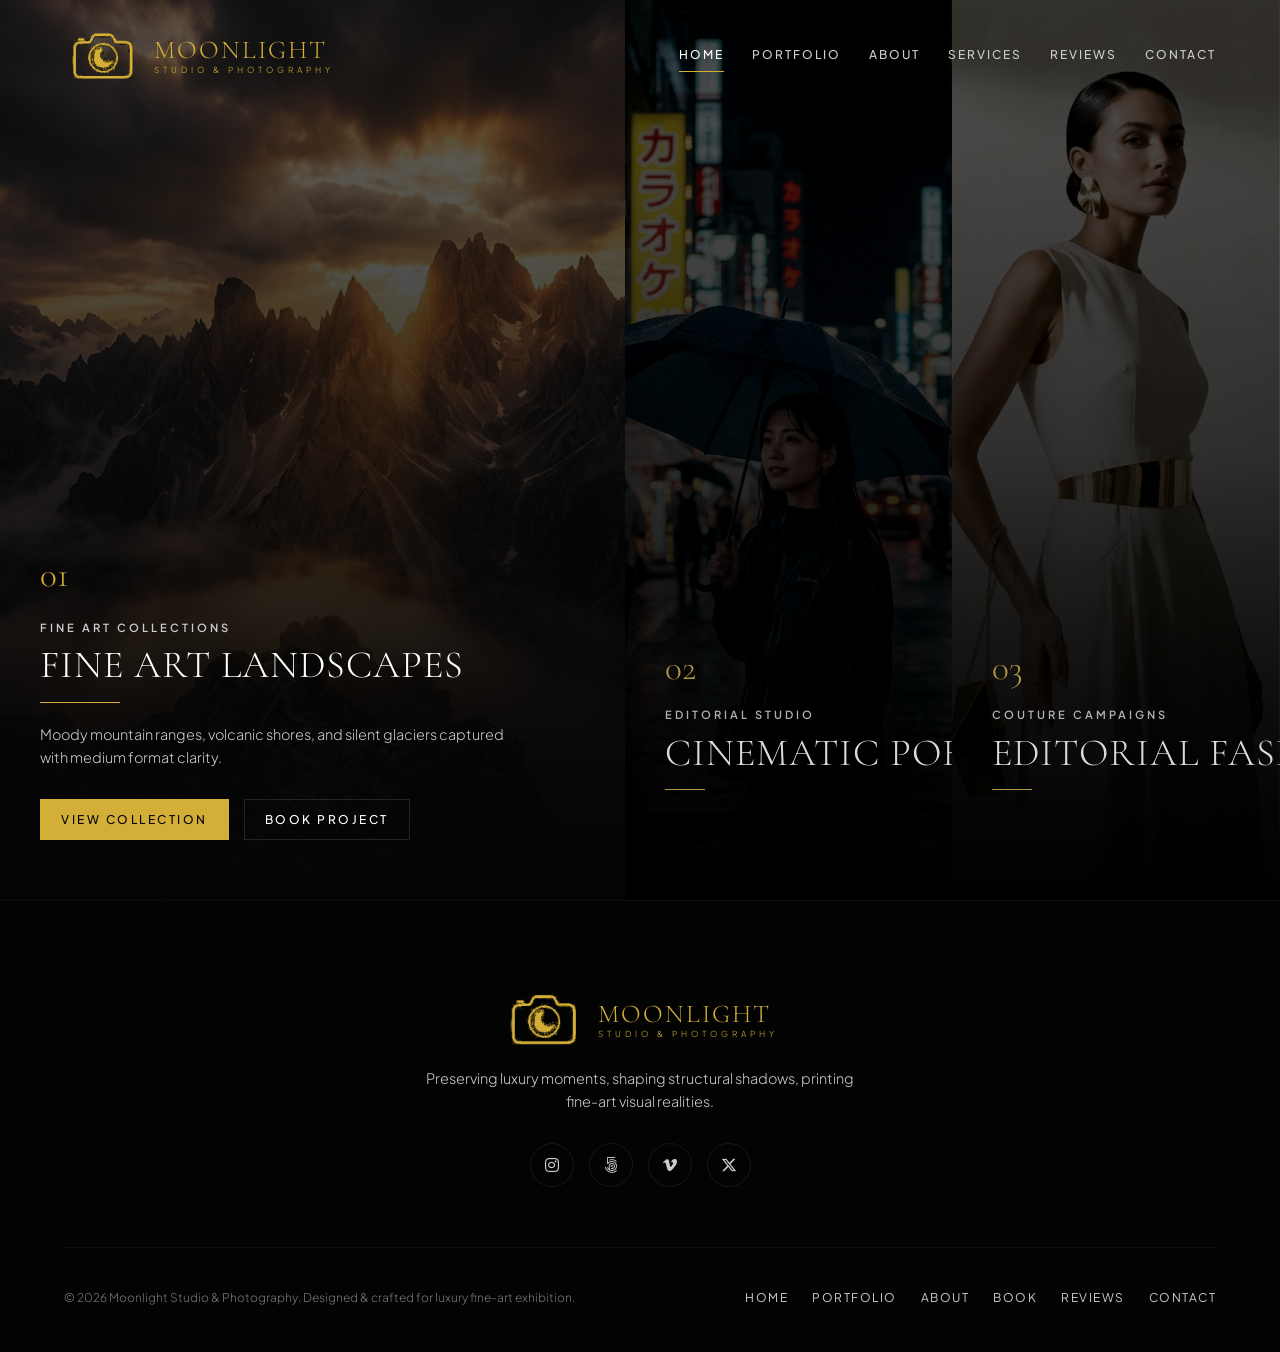
==== commit 5efdade7: "Add files via upload" ====
--- a/index.html
+++ b/index.html
@@ -1,1116 +1,1134 @@
-<!DOCTYPE html>
-<html lang="en">
-
-<head>
-    <meta charset="UTF-8">
-    <meta name="viewport" content="width=device-width, initial-scale=1.0">
-    <meta name="description"
-        content="Moonlight Studio & Photography - Award-winning luxury photography studio specializing in fine art landscape, editorial portraits, architecture, and fashion photography.">
-    <meta name="author" content="Moonlight Studio">
-    <title>Moonlight Studio & Photography | Luxury Fine Art Portfolio</title>
-
-    <!-- Google Fonts: Cormorant Garamond (Serif) & Plus Jakarta Sans (Sans-Serif) -->
-    <link rel="preconnect" href="https://fonts.googleapis.com">
-    <link rel="preconnect" href="https://fonts.gstatic.com" crossorigin>
-    <link
-        href="https://fonts.googleapis.com/css2?family=Cormorant+Garamond:ital,wght@0,300;0,400;0,500;0,600;0,700;1,400&family=Plus+Jakarta+Sans:wght@300;400;500;600;700&display=swap"
-        rel="stylesheet">
-
-    <!-- Font Awesome Icons -->
-    <link rel="stylesheet" href="https://cdnjs.cloudflare.com/ajax/libs/font-awesome/6.4.0/css/all.min.css"
-        integrity="sha512-iecdLmaskl7CVkqkXNQ/ZH/XLlvWZOJyj7Yy7tcenmpD1ypASozpmT/E0iPtmFIB46ZmdtAc9eNBvH0H/ZpiBw=="
-        crossorigin="anonymous" referrerpolicy="no-referrer" />
-
-    <!-- Stylesheet -->
-    <link rel="stylesheet" href="styles.css?v=1.1">
-</head>
-
-<body>
-
-    <!-- Dynamic Custom Scroll Indicator -->
-    <div id="scroll-progress-bar"></div>
-
-    <!-- Navigation Header -->
-    <header id="main-header" class="header-transparent">
-        <div class="header-container">
-            <a href="#home" class="logo" id="nav-logo">
-                <img src="images/logo_icon.png" alt="Moonlight Studio Graphic Mark" class="header-logo-icon">
-                <div class="brand-text-container">
-                    <span class="brand-title">Moonlight</span>
-                    <span class="brand-subtitle">Studio &amp; Photography</span>
-                </div>
-            </a>
-
-            <!-- Desktop Nav Menu -->
-            <nav class="desktop-nav" id="desktop-navigation">
-                <a href="#home" class="nav-link active" id="nav-link-home">Home</a>
-                <a href="#portfolio" class="nav-link" id="nav-link-portfolio">Portfolio</a>
-                <a href="#about" class="nav-link" id="nav-link-about">About</a>
-                <a href="#services" class="nav-link" id="nav-link-services">Services</a>
-                <a href="#booking" class="nav-link" id="nav-link-booking">Book Session</a>
-                <a href="#reviews" class="nav-link" id="nav-link-reviews">Reviews</a>
-                <a href="#contact" class="nav-link" id="nav-link-contact">Contact</a>
-            </nav>
-
-            <!-- Mobile Menu Toggle -->
-            <button class="hamburger-menu" id="hamburger-menu-btn" aria-label="Toggle Navigation Menu">
-                <span class="bar bar-1"></span>
-                <span class="bar bar-2"></span>
-                <span class="bar bar-3"></span>
-            </button>
-        </div>
-    </header>
-
-    <!-- Mobile Screen Full-width Overlay Menu -->
-    <div class="mobile-menu-overlay" id="mobile-nav-overlay">
-        <nav class="mobile-nav-links">
-            <a href="#home" class="mobile-link" id="mob-link-home">Home</a>
-            <a href="#portfolio" class="mobile-link" id="mob-link-portfolio">Portfolio</a>
-            <a href="#about" class="mobile-link" id="mob-link-about">About</a>
-            <a href="#services" class="mobile-link" id="mob-link-services">Services</a>
-            <a href="#booking" class="mobile-link" id="mob-link-booking">Book Session</a>
-            <a href="#reviews" class="mobile-link" id="mob-link-reviews">Reviews</a>
-            <a href="#contact" class="mobile-link" id="mob-link-contact">Contact</a>
-        </nav>
-        <div class="mobile-menu-footer">
-            <div class="social-icons">
-                <a href="https://www.instagram.com/moonlight_studiopro?igsh=dWF5OTdvaHF5bGEy" target="_blank"
-                    aria-label="Instagram"><i class="fa-brands fa-instagram"></i></a>
-                <a href="#" aria-label="500px"><i class="fa-brands fa-500px"></i></a>
-                <a href="#" aria-label="Twitter"><i class="fa-brands fa-x-twitter"></i></a>
-            </div>
-            <p>© 2026 Moonlight Studio & Photography. All rights reserved.</p>
-        </div>
-    </div>
-
-    <!-- Main Container supporting dynamic fade pages -->
-    <main id="app-content">
-
-        <!-- 1. HOME SECTION -->
-        <section id="home" class="view-section active-view">
-            <div class="expanding-columns-container" id="expanding-columns-home">
-
-                <!-- Column 1: Landscapes -->
-                <div class="expanding-col active-col"
-                    style="background-image: linear-gradient(rgba(0, 0, 0, 0.45), rgba(0, 0, 0, 0.85)), url('images/landscape_1.png');"
-                    data-col-index="0">
-                    <div class="col-bg-zoom"></div>
-                    <div class="col-content-box">
-                        <span class="col-num">01</span>
-                        <span class="col-subtitle">Fine Art Collections</span>
-                        <h2>Fine Art Landscapes</h2>
-                        <div class="col-divider"></div>
-                        <p class="col-desc">Moody mountain ranges, volcanic shores, and silent glaciers captured with
-                            medium format clarity.</p>
-                        <div class="col-actions">
-                            <a href="#portfolio" class="btn btn-primary">View Collection</a>
-                            <a href="#booking" class="btn btn-outline col-book-cta"
-                                data-package="Commercial Fine Art">Book Project</a>
-                        </div>
-                    </div>
-                </div>
-
-                <!-- Column 2: Portraits -->
-                <div class="expanding-col"
-                    style="background-image: linear-gradient(rgba(0, 0, 0, 0.45), rgba(0, 0, 0, 0.85)), url('images/portrait_2.png');"
-                    data-col-index="1">
-                    <div class="col-bg-zoom"></div>
-                    <div class="col-content-box">
-                        <span class="col-num">02</span>
-                        <span class="col-subtitle">Editorial Studio</span>
-                        <h2>Cinematic Portraits</h2>
-                        <div class="col-divider"></div>
-                        <p class="col-desc">Capturing genuine expressions and dramatic chiaroscuro lighting profiles
-                            that tell deep stories.</p>
-                        <div class="col-actions">
-                            <a href="#portfolio" class="btn btn-primary">View Portfolio</a>
-                            <a href="#booking" class="btn btn-outline col-book-cta"
-                                data-package="Editorial Couture">Book Session</a>
-                        </div>
-                    </div>
-                </div>
-
-                <!-- Column 3: Fashion -->
-                <div class="expanding-col"
-                    style="background-image: linear-gradient(rgba(0, 0, 0, 0.45), rgba(0, 0, 0, 0.85)), url('images/fashion_1.png');"
-                    data-col-index="2">
-                    <div class="col-bg-zoom"></div>
-                    <div class="col-content-box">
-                        <span class="col-num">03</span>
-                        <span class="col-subtitle">Couture Campaigns</span>
-                        <h2>Editorial Fashion</h2>
-                        <div class="col-divider"></div>
-                        <p class="col-desc">High-fashion editorial directives, model portfolios, and premium couture
-                            campaigns for luxury brands.</p>
-                        <div class="col-actions">
-                            <a href="#portfolio" class="btn btn-primary">View Campaigns</a>
-                            <a href="#booking" class="btn btn-outline col-book-cta" data-package="Bespoke Events">Book
-                                Campaign</a>
-                        </div>
-                    </div>
-                </div>
-
-            </div>
-        </section>
-
-        <!-- 2. PORTFOLIO SECTION -->
-        <section id="portfolio" class="view-section">
-            <div class="section-container">
-                <div class="section-header">
-                    <span class="section-subtitle">Exhibition Gallery</span>
-                    <h2 class="section-title">Selected Collections</h2>
-                    <div class="title-underline"></div>
-                </div>
-
-                <!-- Filter Controls -->
-                <div class="portfolio-filters" id="portfolio-category-filters">
-                    <button class="filter-btn active" data-filter="all" id="filter-all">All Collections</button>
-                    <button class="filter-btn" data-filter="portrait" id="filter-portrait">Portraits</button>
-                    <button class="filter-btn" data-filter="landscape" id="filter-landscape">Landscapes</button>
-                    <button class="filter-btn" data-filter="architecture" id="filter-architecture">Architecture</button>
-                    <button class="filter-btn" data-filter="fashion" id="filter-fashion">Fashion</button>
-                </div>
-
-                <!-- Masonry Gallery Grid -->
-                <div class="portfolio-grid" id="portfolio-masonry-grid">
-
-                    <!-- Item 1: Landscape -->
-                    <div class="portfolio-item" data-category="landscape" data-index="0">
-                        <div class="portfolio-img-wrapper">
-                            <img src="images/landscape_1.png" alt="Misty Alpine Peaks" loading="lazy">
-                            <div class="portfolio-overlay">
-                                <div class="overlay-info">
-                                    <span class="category-tag">Landscape</span>
-                                    <h3>Alpine Horizon</h3>
-                                </div>
-                                <div class="overlay-action">
-                                    <i class="fa-solid fa-expand"></i>
-                                </div>
-                            </div>
-                        </div>
-                    </div>
-
-                    <!-- Item 2: Portrait -->
-                    <div class="portfolio-item" data-category="portrait" data-index="1">
-                        <div class="portfolio-img-wrapper">
-                            <img src="images/portrait_1.png" alt="Dramatic Studio Shadow" loading="lazy">
-                            <div class="portfolio-overlay">
-                                <div class="overlay-info">
-                                    <span class="category-tag">Portrait</span>
-                                    <h3>Chiaroscuro Form</h3>
-                                </div>
-                                <div class="overlay-action">
-                                    <i class="fa-solid fa-expand"></i>
-                                </div>
-                            </div>
-                        </div>
-                    </div>
-
-                    <!-- Item 3: Architecture -->
-                    <div class="portfolio-item" data-category="architecture" data-index="2">
-                        <div class="portfolio-img-wrapper">
-                            <img src="images/architecture_1.png" alt="Minimalist Concrete Staircase" loading="lazy">
-                            <div class="portfolio-overlay">
-                                <div class="overlay-info">
-                                    <span class="category-tag">Architecture</span>
-                                    <h3>Constructivism Curves</h3>
-                                </div>
-                                <div class="overlay-action">
-                                    <i class="fa-solid fa-expand"></i>
-                                </div>
-                            </div>
-                        </div>
-                    </div>
-
-                    <!-- Item 4: Fashion -->
-                    <div class="portfolio-item" data-category="fashion" data-index="3">
-                        <div class="portfolio-img-wrapper">
-                            <img src="images/fashion_1.png" alt="Editorial Gold Accents" loading="lazy">
-                            <div class="portfolio-overlay">
-                                <div class="overlay-info">
-                                    <span class="category-tag">Fashion</span>
-                                    <h3>Gilded Avant-Garde</h3>
-                                </div>
-                                <div class="overlay-action">
-                                    <i class="fa-solid fa-expand"></i>
-                                </div>
-                            </div>
-                        </div>
-                    </div>
-
-                    <!-- Item 5: Landscape -->
-                    <div class="portfolio-item" data-category="landscape" data-index="4">
-                        <div class="portfolio-img-wrapper">
-                            <img src="images/landscape_2.png" alt="Volcanic Black Sand Beach" loading="lazy">
-                            <div class="portfolio-overlay">
-                                <div class="overlay-info">
-                                    <span class="category-tag">Landscape</span>
-                                    <h3>Volcanic Shorelines</h3>
-                                </div>
-                                <div class="overlay-action">
-                                    <i class="fa-solid fa-expand"></i>
-                                </div>
-                            </div>
-                        </div>
-                    </div>
-
-                    <!-- Item 6: Portrait -->
-                    <div class="portfolio-item" data-category="portrait" data-index="5">
-                        <div class="portfolio-img-wrapper">
-                            <img src="images/portrait_2.png" alt="Neon Street Reflections" loading="lazy">
-                            <div class="portfolio-overlay">
-                                <div class="overlay-info">
-                                    <span class="category-tag">Portrait</span>
-                                    <h3>Tokyo Chromatic</h3>
-                                </div>
-                                <div class="overlay-action">
-                                    <i class="fa-solid fa-expand"></i>
-                                </div>
-                            </div>
-                        </div>
-                    </div>
-
-                    <!-- Item 7: Architecture -->
-                    <div class="portfolio-item" data-category="architecture" data-index="6">
-                        <div class="portfolio-img-wrapper">
-                            <img src="images/architecture_2.png" alt="Geometric Glass Facade" loading="lazy">
-                            <div class="portfolio-overlay">
-                                <div class="overlay-info">
-                                    <span class="category-tag">Architecture</span>
-                                    <h3>Glass Refraction</h3>
-                                </div>
-                                <div class="overlay-action">
-                                    <i class="fa-solid fa-expand"></i>
-                                </div>
-                            </div>
-                        </div>
-                    </div>
-
-                    <!-- Item 8: Fashion -->
-                    <div class="portfolio-item" data-category="fashion" data-index="7">
-                        <div class="portfolio-img-wrapper">
-                            <img src="images/fashion_2.png" alt="Plaster Wall Shadow Drapery" loading="lazy">
-                            <div class="portfolio-overlay">
-                                <div class="overlay-info">
-                                    <span class="category-tag">Fashion</span>
-                                    <h3>Sculpted Textures</h3>
-                                </div>
-                                <div class="overlay-action">
-                                    <i class="fa-solid fa-expand"></i>
-                                </div>
-                            </div>
-                        </div>
-                    </div>
-
-                    <!-- Item 9: Portrait -->
-                    <div class="portfolio-item" data-category="portrait" data-index="8">
-                        <div class="portfolio-img-wrapper">
-                            <img src="images/portrait_3.jpeg" alt="Serene Outdoor Portrait" loading="lazy">
-                            <div class="portfolio-overlay">
-                                <div class="overlay-info">
-                                    <span class="category-tag">Portrait</span>
-                                    <h3>Serene Outdoor</h3>
-                                </div>
-                                <div class="overlay-action">
-                                    <i class="fa-solid fa-expand"></i>
-                                </div>
-                            </div>
-                        </div>
-                    </div>
-
-                    <!-- Item 10: Portrait -->
-                    <div class="portfolio-item" data-category="portrait" data-index="9">
-                        <div class="portfolio-img-wrapper">
-                            <img src="images/portrait_4.jpeg" alt="Modern Urban Portrait" loading="lazy">
-                            <div class="portfolio-overlay">
-                                <div class="overlay-info">
-                                    <span class="category-tag">Portrait</span>
-                                    <h3>Urban Contrast</h3>
-                                </div>
-                                <div class="overlay-action">
-                                    <i class="fa-solid fa-expand"></i>
-                                </div>
-                            </div>
-                        </div>
-                    </div>
-
-                </div>
-            </div>
-        </section>
-
-        <!-- 3. ABOUT SECTION -->
-        <section id="about" class="view-section">
-            <div class="section-container">
-
-                <!-- Biography Details -->
-                <div class="about-grid">
-                    <div class="about-image-column animate-on-scroll slide-right">
-                        <div class="about-image-wrapper">
-                            <img src="images/about_photographer.jpg"
-                                alt="Thomas Sterling, Lead Photographer at Moonlight Studio">
-                            <div class="image-frame-gold"></div>
-                        </div>
-                    </div>
-
-                    <div class="about-text-column animate-on-scroll slide-left">
-                        <span class="section-subtitle">Artistic Vision</span>
-                        <h2 class="section-title">Moonlight Studio &amp; Photography</h2>
-                        <div class="title-underline left-align"></div>
-
-                        <p class="about-bio-lead">
-                            "Capturing timeless moments with creativity, elegance, and passion."
-                            <span class="about-lead-author">— Janaki Ravi</span>
-                        </p>
-
-                        <p class="about-bio-text">
-                            Moonlight Studio & Photography is a creative photography and cinematic videography studio
-                            dedicated to preserving life's most meaningful moments. From weddings and portraits to
-                            events and commercial projects, we blend artistic vision with modern technology to create
-                            stunning visuals that tell your unique story.
-                        </p>
-                        <p class="about-bio-text">
-                            Every session is thoughtfully planned, professionally captured, and carefully edited to
-                            deliver exceptional quality and lasting memories. Our commitment to creativity, precision,
-                            and client satisfaction ensures an unforgettable experience from the first click to the
-                            final delivery.
-                        </p>
-
-                        <!-- Closing Tagline -->
-                        <div class="about-closing-tagline">
-                            <i class="fa-solid fa-camera-retro"></i> Creating memories that last a lifetime.
-                        </div>
-                    </div>
-                </div>
-
-                <!-- Statistics Section with Intersection Counters -->
-                <div class="about-stats-panel" id="about-stats-panel">
-                    <div class="stat-box">
-                        <div class="stat-number" data-count="12">0</div>
-                        <div class="stat-label">Years of Craft</div>
-                    </div>
-                    <div class="stat-box">
-                        <div class="stat-number" data-count="350">0</div>
-                        <div class="stat-label">Commissions Done</div>
-                    </div>
-                    <div class="stat-box">
-                        <div class="stat-number" data-count="15">0</div>
-                        <div class="stat-label">Exhibitions Worldwide</div>
-                    </div>
-                    <div class="stat-box">
-                        <div class="stat-number" data-count="100">0</div>
-                        <span class="percent-symbol">%</span>
-                        <div class="stat-label">Luxury Retention</div>
-                    </div>
-                </div>
-
-                <!-- Worked with Logos Grid -->
-                <div class="about-brands">
-                    <h3 class="brands-title">Bespoke Collaborations</h3>
-                    <div class="brands-grid" style="justify-content: center;">
-                        <div class="brand-item" style="font-size: 1.8rem; letter-spacing: 2px; color: var(--text-primary);">
-                            <i class="fa-solid fa-gem" style="color: var(--accent-gold);"></i> Vasundhara Jewellers
-                        </div>
-                    </div>
-                </div>
-
-            </div>
-        </section>
-
-        <!-- 4. SERVICES SECTION -->
-        <section id="services" class="view-section">
-            <div class="section-container">
-                <div class="section-header">
-                    <span class="section-subtitle">Collaborations</span>
-                    <h2 class="section-title">Studio Collections</h2>
-                    <div class="title-underline"></div>
-                </div>
-
-                <!-- Tagline introduction banner -->
-                <div class="services-intro animate-on-scroll fade-up">
-                    <p class="services-tagline-text">
-                        "At Moon Light Studio & Photography, we capture moments that last a lifetime. From life's
-                        sweetest beginnings to your biggest celebrations and brand stories, we create images that speak
-                        from the heart."
-                    </p>
-                </div>
-
-                <!-- Packages Cards Grid -->
-                <div class="services-grid">
-
-                    <!-- Column 1: Photoshoots & Portraiture -->
-                    <div class="service-card animate-on-scroll fade-up">
-                        <div class="card-header-accent"></div>
-                        <div class="card-icon">
-                            <i class="fa-solid fa-camera-retro"></i>
-                        </div>
-                        <h3>Photoshoots & Portraiture</h3>
-                        <p class="service-description">Capturing human emotion and precious milestones in specialized
-                            studio and outdoor setups.</p>
-                        <ul class="service-features">
-                            <li><i class="fa-solid fa-check text-gold"></i> Photoshoots</li>
-                            <li><i class="fa-solid fa-check text-gold"></i> Maternity Shoots</li>
-                            <li><i class="fa-solid fa-check text-gold"></i> Born Baby Shoots</li>
-                            <li><i class="fa-solid fa-check text-gold"></i> Kids Photography</li>
-                            <li><i class="fa-solid fa-check text-gold"></i> Model Shoots</li>
-                            <li><i class="fa-solid fa-check text-gold"></i> Pre Wedding Shoots</li>
-                            <li><i class="fa-solid fa-check text-gold"></i> Reel Shoots</li>
-
-                        </ul>
-                        <a href="#booking" class="btn btn-outline card-cta" data-package="Photoshoots">Book Session</a>
-                    </div>
-
-                    <!-- Column 2: Weddings & Commercial Campaigns -->
-                    <div class="service-card featured animate-on-scroll fade-up" style="animation-delay: 0.1s;">
-                        <div class="featured-badge">Highly Requested</div>
-                        <div class="card-header-accent"></div>
-                        <div class="card-icon">
-                            <i class="fa-solid fa-ring"></i>
-                        </div>
-                        <h3>Weddings & Commercials</h3>
-                        <p class="service-description">Premium coverage for grand ceremonies, wedding milestones,
-                            branding assets, and corporate packages.</p>
-                        <ul class="service-features">
-                            <li><i class="fa-solid fa-check text-gold"></i> Wedding Shoots</li>
-                            <li><i class="fa-solid fa-check text-gold"></i> Half Saree Shoots</li>
-                            <li><i class="fa-solid fa-check text-gold"></i> Commercial Shoots</li>
-                            <li><i class="fa-solid fa-check text-gold"></i> Branding Shoots</li>
-                            <li><i class="fa-solid fa-check text-gold"></i> Product Shoots</li>
-                            <li><i class="fa-solid fa-check text-gold"></i> Corporate Shoots</li>
-                        </ul>
-                        <a href="#booking" class="btn btn-primary card-cta" data-package="Weddings & Commercials">Book
-                            Shoot</a>
-                    </div>
-
-                    <!-- Column 3: Lab, Gifts & Production -->
-                    <div class="service-card animate-on-scroll fade-up" style="animation-delay: 0.2s;">
-                        <div class="card-header-accent"></div>
-                        <div class="card-icon">
-                            <i class="fa-solid fa-print"></i>
-                        </div>
-                        <h3>Lab, Gifts & Production</h3>
-                        <p class="service-description">Fine-art printing, personalized gift accessories, custom
-                            framework, and high-fidelity video editing.</p>
-                        <ul class="service-features">
-                            <li><i class="fa-solid fa-check text-gold"></i> Event Photography</li>
-                            <li><i class="fa-solid fa-check text-gold"></i> Mug Printing</li>
-                            <li><i class="fa-solid fa-check text-gold"></i> Photo Pillow</li>
-                            <li><i class="fa-solid fa-check text-gold"></i> Photo Frames</li>
-                            <li><i class="fa-solid fa-check text-gold"></i> Pas Photos</li>
-                            <li><i class="fa-solid fa-check text-gold"></i> Photo Printings</li>
-                            <li><i class="fa-solid fa-check text-gold"></i> Video Editing</li>
-                            <li><i class="fa-solid fa-check text-gold"></i> Album Services</li>
-
-                        </ul>
-                        <a href="#booking" class="btn btn-outline card-cta"
-                            data-package="Custom Print/Video Project">Inquire Project</a>
-                    </div>
-
-                </div>
-            </div>
-        </section>
-
-
-
-        <!-- 6. BOOKING SECTION [NEW] -->
-        <section id="booking" class="view-section">
-            <div class="section-container">
-                <div class="section-header">
-                    <span class="section-subtitle">Scheduler Portal</span>
-                    <h2 class="section-title">Book A Session</h2>
-                    <div class="title-underline"></div>
-                </div>
-
-                <div class="booking-grid">
-
-                    <!-- Calendar & Time Picker Panel (Left) -->
-                    <div class="booking-scheduler-panel animate-on-scroll slide-right">
-
-                        <!-- Calendar Widget -->
-                        <div class="calendar-widget">
-                            <div class="calendar-header">
-                                <button id="calendar-prev-month" aria-label="Previous Month"><i
-                                        class="fa-solid fa-chevron-left"></i></button>
-                                <h3 id="calendar-month-year">July 2026</h3>
-                                <button id="calendar-next-month" aria-label="Next Month"><i
-                                        class="fa-solid fa-chevron-right"></i></button>
-                            </div>
-                            <div class="calendar-weekdays">
-                                <div>Su</div>
-                                <div>Mo</div>
-                                <div>Tu</div>
-                                <div>We</div>
-                                <div>Th</div>
-                                <div>Fr</div>
-                                <div>Sa</div>
-                            </div>
-                            <div class="calendar-days" id="calendar-days-grid">
-                                <!-- Generated Dynamically in app.js -->
-                            </div>
-                        </div>
-
-                        <!-- Time Slot Picker -->
-                        <div class="time-picker-widget">
-                            <h4>Select Appointment Time</h4>
-                            <div class="time-slots-grid" id="time-slots-container">
-                                <button class="time-slot-btn" data-time="09:00 AM">09:00 AM</button>
-                                <button class="time-slot-btn" data-time="11:30 AM">11:30 AM</button>
-                                <button class="time-slot-btn" data-time="02:00 PM">02:00 PM</button>
-                                <button class="time-slot-btn" data-time="04:30 PM">04:30 PM</button>
-                            </div>
-                        </div>
-
-                    </div>
-
-                    <!-- Booking Client Details & Selection Form (Right) -->
-                    <div class="booking-form-panel animate-on-scroll slide-left">
-                        <h3>Reservation Details</h3>
-
-                        <!-- Inline Selection Summary Cards -->
-                        <div class="booking-summary-card">
-
-                            <div class="summary-line">
-                                <span class="summary-label">Selected Date:</span>
-                                <span class="summary-value" id="summary-date-val">Choose Date</span>
-                            </div>
-                            <div class="summary-line">
-                                <span class="summary-label">Time Slot:</span>
-                                <span class="summary-value" id="summary-time-val">Choose Time</span>
-                            </div>
-                        </div>
-
-                        <form id="session-booking-form" novalidate>
-
-
-
-                            <!-- Name -->
-                            <div class="form-group">
-                                <input type="text" id="booking-name" name="name" required placeholder=" ">
-                                <label for="booking-name">Full Name</label>
-                                <span class="input-line"></span>
-                                <span class="error-msg">Name is required.</span>
-                            </div>
-
-                            <!-- Email -->
-                            <div class="form-group">
-                                <input type="email" id="booking-email" name="email" required placeholder=" ">
-                                <label for="booking-email">Email Address</label>
-                                <span class="input-line"></span>
-                                <span class="error-msg">Valid email is required.</span>
-                            </div>
-
-                            <!-- Phone -->
-                            <div class="form-group">
-                                <input type="tel" id="booking-phone" name="phone" required placeholder=" ">
-                                <label for="booking-phone">Phone Number</label>
-                                <span class="input-line"></span>
-                                <span class="error-msg">Phone number is required.</span>
-                            </div>
-
-                            <!-- Creative Notes -->
-                            <div class="form-group text-area-group">
-                                <textarea id="booking-notes" name="notes" placeholder=" " rows="3"></textarea>
-                                <label for="booking-notes">Creative Concepts, Location Preferences, Notes...</label>
-                                <span class="input-line"></span>
-                            </div>
-
-                            <!-- Submission Validation Warnings -->
-                            <div class="booking-warning-msg" id="booking-alert-box">
-                                <i class="fa-solid fa-triangle-exclamation"></i> Please select a package, date, and time
-                                slot first.
-                            </div>
-
-                            <button type="submit" class="btn btn-primary btn-submit" id="booking-submit-btn">
-                                <span class="btn-text-content">Reserve Custom Session</span>
-                                <span class="btn-loader-icon"><i class="fa-solid fa-circle-notch fa-spin"></i></span>
-                            </button>
-
-                        </form>
-                    </div>
-
-                </div>
-            </div>
-        </section>
-
-        <!-- 7. CONTACT SECTION -->
-        <section id="contact" class="view-section">
-            <div class="section-container">
-                <div class="section-header">
-                    <span class="section-subtitle">Get In Touch</span>
-                    <h2 class="section-title">Contact Studio</h2>
-                    <div class="title-underline"></div>
-                </div>
-
-                <div class="contact-grid">
-
-                    <!-- Contact Info Panel (Left) -->
-                    <div class="contact-info-panel animate-on-scroll slide-right">
-                        <h3>Direct Channels</h3>
-                        <p class="contact-intro">Let's coordinate on custom luxury gallery prints, editorial licensing,
-                            or architectural commissions.</p>
-
-                        <div class="info-details-list">
-                            <div class="info-detail-item">
-                                <div class="info-icon"><i class="fa-solid fa-envelope"></i></div>
-                                <div class="info-content">
-                                    <span class="info-label">Corporate Email</span>
-                                    <a href="mailto:moonlightstudioandphotography@gmail.com" class="info-text">moonlightstudioandphotography@gmail.com</a>
-                                </div>
-                            </div>
-
-                            <div class="info-detail-item">
-                                <div class="info-icon"><i class="fa-solid fa-phone"></i></div>
-                                <div class="info-content">
-                                    <span class="info-label">CONTACT US</span>
-                                    <a href="tel:+13125550192" class="info-text">+91 9951796981</a>
-                                </div>
-                            </div>
-
-                            <div class="info-detail-item">
-                                <div class="info-icon"><i class="fa-solid fa-location-dot"></i></div>
-                                <div class="info-content">
-                                    <span class="info-label">Bespoke Atelier</span>
-                                    <a href="https://maps.app.goo.gl/Znw2afR1CPxxCujc8" target="_blank" class="info-text address-link">
-                                        Moon Light Studio & Photography<br>
-                                        opp. padamaja hospitals and cmr carlan square, Near Alluri Seetharama Raju
-                                        Statue, KRM Colony, Seethammadara, Visakhapatnam, Andhra Pradesh 530013
-                                    </a>
-                                </div>
-                            </div>
-                        </div>
-
-                        <!-- Stylized Map Placeholder (Minimal Dark Theme) Linked to Google Maps -->
-                        <a href="https://maps.app.goo.gl/Znw2afR1CPxxCujc8" target="_blank" class="map-link-wrapper" aria-label="Open location in Google Maps">
-                            <div class="map-placeholder">
-                                <div class="map-overlay">
-                                    <div class="map-marker">
-                                        <div class="pulse"></div>
-                                        <i class="fa-solid fa-camera"></i>
-                                    </div>
-                                    <div class="map-tooltip">Open Live Location</div>
-                                </div>
-                                <div class="map-lines"></div>
-                            </div>
-                        </a>
-
-                        <div class="social-links-container">
-                            <span class="social-label">Follow Moonlight:</span>
-                            <div class="social-links-row">
-                                <a href="https://www.instagram.com/moonlight_studiopro?igsh=dWF5OTdvaHF5bGEy"
-                                    target="_blank" aria-label="Instagram"><i class="fa-brands fa-instagram"></i>
-                                    Instagram</a>
-                                <a href="#" aria-label="500px"><i class="fa-brands fa-500px"></i> 500px</a>
-                                <a href="#" aria-label="LinkedIn"><i class="fa-brands fa-linkedin-in"></i> LinkedIn</a>
-                            </div>
-                        </div>
-                    </div>
-
-                    <!-- Contact Form (Right) -->
-                    <div class="contact-form-panel animate-on-scroll slide-left">
-                        <h3>General Atelier Inquiries</h3>
-
-                        <form id="portfolio-contact-form" autocomplete="off" novalidate>
-
-                            <!-- Name Field -->
-                            <div class="form-group">
-                                <input type="text" id="contact-name" name="name" required placeholder=" ">
-                                <label for="contact-name">Full Name</label>
-                                <span class="input-line"></span>
-                                <span class="error-msg" id="name-error">Name is required.</span>
-                            </div>
-
-                            <!-- Email Field -->
-                            <div class="form-group">
-                                <input type="email" id="contact-email" name="email" required placeholder=" ">
-                                <label for="contact-email">Email Address</label>
-                                <span class="input-line"></span>
-                                <span class="error-msg" id="email-error">Please provide a valid email.</span>
-                            </div>
-
-                            <!-- Phone Number Field -->
-                            <div class="form-group">
-                                <input type="tel" id="contact-phone" name="phone" required placeholder=" ">
-                                <label for="contact-phone">Phone Number</label>
-                                <span class="input-line"></span>
-                                <span class="error-msg" id="phone-error">Phone number is required.</span>
-                            </div>
-
-                            <!-- Event Type Dropdown Field -->
-                            <div class="form-group select-group">
-                                <select id="contact-event-type" name="eventType" required>
-                                    <option value="" disabled selected hidden></option>
-                                    <option value="Wedding">Wedding</option>
-                                    <option value="Pre-Wedding">Pre-Wedding</option>
-                                    <option value="Birthday">Birthday</option>
-                                    <option value="Portrait">Portrait</option>
-                                    <option value="Event">Event</option>
-                                    <option value="Commercial">Commercial</option>
-                                    <option value="Other">Other</option>
-                                </select>
-                                <label for="contact-event-type">Event Type</label>
-                                <span class="input-line"></span>
-                                <span class="select-arrow"><i class="fa-solid fa-chevron-down"></i></span>
-                                <span class="error-msg" id="event-type-error">Please select an event type.</span>
-                            </div>
-
-                            <!-- Preferred Event Date Field -->
-                            <div class="form-group date-group">
-                                <input type="date" id="contact-event-date" name="eventDate" required placeholder=" ">
-                                <label for="contact-event-date">Preferred Event Date</label>
-                                <span class="input-line"></span>
-                                <span class="error-msg" id="event-date-error">Preferred event date is required.</span>
-                            </div>
-
-                            <!-- Message Field -->
-                            <div class="form-group text-area-group">
-                                <textarea id="contact-message" name="message" required placeholder=" "
-                                    rows="5"></textarea>
-                                <label for="contact-message">Message</label>
-                                <span class="input-line"></span>
-                                <span class="error-msg" id="message-error">Message cannot be empty.</span>
-                            </div>
-
-                            <!-- Submit Button -->
-                            <button type="submit" class="btn btn-primary btn-submit" id="contact-submit-btn">
-                                <span class="btn-text-content">Send Inquiry</span>
-                                <span class="btn-loader-icon"><i class="fa-solid fa-circle-notch fa-spin"></i></span>
-                            </button>
-
-                        </form>
-
-                        <!-- Satisfying Custom Success Prompt Overlay -->
-                        <div class="form-success-overlay" id="form-success-banner">
-                            <div class="success-icon-box">
-                                <i class="fa-solid fa-circle-check"></i>
-                            </div>
-                            <h3>Inquiry Sent!</h3>
-                            <p>Thank you for contacting Moonlight Studio. Our studio coordinator will respond within 24
-                                business hours.</p>
-                            <button class="btn btn-outline" id="success-close-btn">Send Another Inquiry</button>
-                        </div>
-                    </div>
-
-                </div>
-            </div>
-        </section>
-
-        <!-- 8. REVIEWS SECTION -->
-        <section id="reviews" class="view-section">
-            <div class="section-container">
-                <div class="section-header">
-                    <span class="section-subtitle">Client Reviews</span>
-                    <h2 class="section-title">Atelier Testimonials</h2>
-                    <div class="title-underline"></div>
-                    <p class="reviews-lead-text">"Every review reflects a beautiful memory we've had the privilege to capture."</p>
-                </div>
-
-                <div class="reviews-grid">
-                    <!-- Left Column: Statistics & Submission Form -->
-                    <div class="reviews-left-col animate-on-scroll slide-right">
-                        
-                        <!-- Statistics Card -->
-                        <div class="reviews-stats-card">
-                            <h3>Studio Sentiment</h3>
-                            <div class="stats-overview">
-                                <div class="rating-huge" id="stats-avg-val">4.9</div>
-                                <div class="stats-summary-box">
-                                    <div class="stars-display" id="stats-stars-box">
-                                        <!-- Stars dynamically injected -->
-                                    </div>
-                                    <span class="total-reviews-count" id="stats-count-val">Based on 0 reviews</span>
-                                </div>
-                            </div>
-                            
-                            <!-- Progress Breakdown Bars -->
-                            <div class="rating-breakdown" id="rating-breakdown-box">
-                                <div class="breakdown-row" data-stars="5">
-                                    <span class="star-label">5 Star</span>
-                                    <div class="progress-track">
-                                        <div class="progress-fill" id="bar-5-fill" style="width: 0%;"></div>
-                                    </div>
-                                    <span class="count-label" id="bar-5-count">0%</span>
-                                </div>
-                                <div class="breakdown-row" data-stars="4">
-                                    <span class="star-label">4 Star</span>
-                                    <div class="progress-track">
-                                        <div class="progress-fill" id="bar-4-fill" style="width: 0%;"></div>
-                                    </div>
-                                    <span class="count-label" id="bar-4-count">0%</span>
-                                </div>
-                                <div class="breakdown-row" data-stars="3">
-                                    <span class="star-label">3 Star</span>
-                                    <div class="progress-track">
-                                        <div class="progress-fill" id="bar-3-fill" style="width: 0%;"></div>
-                                    </div>
-                                    <span class="count-label" id="bar-3-count">0%</span>
-                                </div>
-                                <div class="breakdown-row" data-stars="2">
-                                    <span class="star-label">2 Star</span>
-                                    <div class="progress-track">
-                                        <div class="progress-fill" id="bar-2-fill" style="width: 0%;"></div>
-                                    </div>
-                                    <span class="count-label" id="bar-2-count">0%</span>
-                                </div>
-                                <div class="breakdown-row" data-stars="1">
-                                    <span class="star-label">1 Star</span>
-                                    <div class="progress-track">
-                                        <div class="progress-fill" id="bar-1-fill" style="width: 0%;"></div>
-                                    </div>
-                                    <span class="count-label" id="bar-1-count">0%</span>
-                                </div>
-                            </div>
-                        </div>
-
-                        <!-- Review Submission Form -->
-                        <div class="review-form-panel">
-                            <h3>Share Your Experience</h3>
-                            <form id="review-submit-form" autocomplete="off" novalidate>
-                                
-                                <!-- Name Input -->
-                                <div class="form-group">
-                                    <input type="text" id="review-name" name="name" required placeholder=" ">
-                                    <label for="review-name">Full Name</label>
-                                    <span class="input-line"></span>
-                                    <span class="error-msg" id="review-name-error">Full name is required.</span>
-                                </div>
-
-                                <!-- Email Input -->
-                                <div class="form-group">
-                                    <input type="email" id="review-email" name="email" required placeholder=" ">
-                                    <label for="review-email">Email Address</label>
-                                    <span class="input-line"></span>
-                                    <span class="error-msg" id="review-email-error">Please provide a valid email.</span>
-                                </div>
-
-                                <!-- Phone Input (Optional) -->
-                                <div class="form-group">
-                                    <input type="tel" id="review-phone" name="phone" placeholder=" ">
-                                    <label for="review-phone">Phone Number (Optional)</label>
-                                    <span class="input-line"></span>
-                                </div>
-
-                                <!-- Event Type Dropdown -->
-                                <div class="form-group select-group">
-                                    <select id="review-event-type" name="eventType" required>
-                                        <option value="" disabled selected hidden></option>
-                                        <option value="Wedding">Wedding</option>
-                                        <option value="Pre-Wedding">Pre-Wedding</option>
-                                        <option value="Birthday">Birthday</option>
-                                        <option value="Portrait">Portrait</option>
-                                        <option value="Event">Event</option>
-                                        <option value="Commercial">Commercial</option>
-                                        <option value="Other">Other</option>
-                                    </select>
-                                    <label for="review-event-type">Event Type</label>
-                                    <span class="input-line"></span>
-                                    <span class="select-arrow"><i class="fa-solid fa-chevron-down"></i></span>
-                                    <span class="error-msg" id="review-event-type-error">Please select an event type.</span>
-                                </div>
-
-                                <!-- Interactive 5-Star Rating Selector -->
-                                <div class="form-group star-select-group">
-                                    <span class="star-group-label">Overall Rating</span>
-                                    <div class="interactive-stars" id="interactive-star-container">
-                                        <button type="button" class="rating-star-btn" data-star-val="1" aria-label="1 Star"><i class="fa-regular fa-star"></i></button>
-                                        <button type="button" class="rating-star-btn" data-star-val="2" aria-label="2 Stars"><i class="fa-regular fa-star"></i></button>
-                                        <button type="button" class="rating-star-btn" data-star-val="3" aria-label="3 Stars"><i class="fa-regular fa-star"></i></button>
-                                        <button type="button" class="rating-star-btn" data-star-val="4" aria-label="4 Stars"><i class="fa-regular fa-star"></i></button>
-                                        <button type="button" class="rating-star-btn" data-star-val="5" aria-label="5 Stars"><i class="fa-regular fa-star"></i></button>
-                                    </div>
-                                    <input type="hidden" id="review-rating-val" name="rating" required value="">
-                                    <span class="error-msg" id="review-rating-error">Please select a star rating.</span>
-                                </div>
-
-                                <!-- Profile Photo Upload (Optional) -->
-                                <div class="form-group file-upload-group">
-                                    <span class="file-group-label">Profile Photo (Optional)</span>
-                                    <div class="custom-file-wrapper">
-                                        <input type="file" id="review-photo-input" accept="image/*" class="file-input-hidden">
-                                        <label for="review-photo-input" class="file-input-facade">
-                                            <i class="fa-solid fa-cloud-arrow-up"></i>
-                                            <span id="file-chosen-text">Choose Image...</span>
-                                        </label>
-                                    </div>
-                                    <div class="file-preview-box" id="file-preview-container">
-                                        <img id="file-preview-img" src="" alt="Profile Preview">
-                                        <button type="button" class="remove-preview-btn" id="remove-preview-btn-el" aria-label="Remove Photo"><i class="fa-solid fa-xmark"></i></button>
-                                    </div>
-                                </div>
-
-                                <!-- Message Textarea -->
-                                <div class="form-group text-area-group">
-                                    <textarea id="review-message" name="message" required placeholder=" " rows="5"></textarea>
-                                    <label for="review-message">Review Message</label>
-                                    <span class="input-line"></span>
-                                    <span class="error-msg" id="review-message-error">Review message cannot be empty.</span>
-                                </div>
-
-                                <!-- Submit Button -->
-                                <button type="submit" class="btn btn-primary btn-submit" id="review-submit-btn">
-                                    <span class="btn-text-content">Submit Review</span>
-                                    <span class="btn-loader-icon"><i class="fa-solid fa-circle-notch fa-spin"></i></span>
-                                </button>
-
-                            </form>
-
-                            <!-- Success Banner overlay -->
-                            <div class="form-success-overlay" id="review-success-banner">
-                                <div class="success-icon-box">
-                                    <i class="fa-solid fa-circle-check"></i>
-                                </div>
-                                <h3>Review Submitted!</h3>
-                                <p>Thank you for sharing your experience. Your review is pending moderator approval and will be published shortly.</p>
-                                <button class="btn btn-outline" id="review-success-close-btn">Done</button>
-                            </div>
-                        </div>
-
-                    </div>
-
-                    <!-- Right Column: Reviews Display Cards Grid -->
-                    <div class="reviews-right-col animate-on-scroll slide-left">
-                        <h3>Client Testimonials</h3>
-                        <div class="reviews-list-container" id="reviews-feed-container">
-                            <!-- Review cards dynamically injected here -->
-                        </div>
-                    </div>
-                </div>
-            </div>
-        </section>
-
-    </main>
-
-    <!-- Global Footer -->
-    <footer id="global-footer">
-        <div class="footer-container">
-            <div class="footer-top">
-                <div class="footer-logo">
-                    <a href="#home" class="logo" style="justify-content: center;">
-                        <img src="images/logo_icon.png" alt="Moonlight Studio Graphic Mark" class="footer-logo-icon">
-                        <div class="brand-text-container" style="text-align: left;">
-                            <span class="brand-title">Moonlight</span>
-                            <span class="brand-subtitle">Studio &amp; Photography</span>
-                        </div>
-                    </a>
-                </div>
-                <p class="footer-tagline">Preserving luxury moments, shaping structural shadows, printing fine-art
-                    visual realities.</p>
-                <div class="footer-socials">
-                    <a href="https://www.instagram.com/moonlight_studiopro?igsh=dWF5OTdvaHF5bGEy" target="_blank"
-                        aria-label="Instagram" class="footer-social-btn"><i class="fa-brands fa-instagram"></i></a>
-                    <a href="#" aria-label="500px" class="footer-social-btn"><i class="fa-brands fa-500px"></i></a>
-                    <a href="#" aria-label="Vimeo" class="footer-social-btn"><i class="fa-brands fa-vimeo-v"></i></a>
-                    <a href="#" aria-label="Twitter" class="footer-social-btn"><i
-                            class="fa-brands fa-x-twitter"></i></a>
-                </div>
-            </div>
-
-            <div class="footer-bottom">
-                <p class="copyright-info">© 2026 Moonlight Studio & Photography. Designed & crafted for luxury fine-art
-                    exhibition.</p>
-                <div class="footer-links">
-                    <a href="#home">Home</a>
-                    <a href="#portfolio">Portfolio</a>
-                    <a href="#about">About</a>
-                    <a href="#booking">Book</a>
-                    <a href="#reviews">Reviews</a>
-                    <a href="#contact">Contact</a>
-                </div>
-            </div>
-        </div>
-    </footer>
-
-    <!-- GLOBAL APPOINTMENT INVOICE / RECEIPT MODAL [NEW] -->
-    <div id="booking-receipt-modal" class="lightbox-overlay" aria-hidden="true" role="dialog">
-        <!-- Close Button -->
-        <button class="lightbox-close" id="receipt-close-btn" aria-label="Close Receipt"><i
-                class="fa-solid fa-xmark"></i></button>
-
-        <div class="lightbox-wrapper">
-            <!-- Glassmorphism Receipt Card -->
-            <div class="receipt-invoice-card">
-                <div class="receipt-glow-border"></div>
-                <div class="receipt-header">
-                    <div class="receipt-logo" style="display: flex; align-items: center; gap: 10px;">
-                        <img src="images/logo_icon.png" alt="Moonlight Studio Graphic Mark" class="receipt-logo-icon">
-                        <div class="brand-text-container" style="text-align: left; line-height: 1.15;">
-                            <span class="brand-title" style="font-size: 1.3rem;">Moonlight</span>
-                            <span class="brand-subtitle" style="font-size: 0.45rem; margin-top: 1px;">Studio &amp; Photography</span>
-                        </div>
-                    </div>
-                    <span class="receipt-badge">Booking Confirmed</span>
-                </div>
-
-                <div class="receipt-title-box">
-                    <h2>Reservation Receipt</h2>
-                    <span class="receipt-id" id="receipt-code-val">MLS-2026-X84A</span>
-                </div>
-
-                <div class="receipt-divider"></div>
-
-                <div class="receipt-details-grid">
-                    <div class="receipt-field">
-                        <span class="field-label">Client Name</span>
-                        <span class="field-value" id="receipt-name-val">John Doe</span>
-                    </div>
-                    <div class="receipt-field">
-                        <span class="field-label">Client Email</span>
-                        <span class="field-value" id="receipt-email-val">john@example.com</span>
-                    </div>
-
-                    <div class="receipt-field">
-                        <span class="field-label">Scheduled Date & Time</span>
-                        <span class="field-value" id="receipt-datetime-val">July 18, 2026 @ 02:00 PM</span>
-                    </div>
-                </div>
-
-                <div class="receipt-divider"></div>
-
-                <div class="receipt-footer-notes">
-                    <p><i class="fa-solid fa-circle-info text-gold"></i> A formal calendar invitation, invoice, and
-                        preparation style guide have been dispatched to your email address.</p>
-                    <p>For alterations, please contact studio administration quoting the Reservation ID.</p>
-                </div>
-
-                <div class="receipt-actions">
-                    <button class="btn btn-primary" id="receipt-done-btn">Done</button>
-                </div>
-            </div>
-        </div>
-    </div>
-
-    <!-- GLOBAL LIGHTBOX COMPONENT -->
-    <div id="global-lightbox" class="lightbox-overlay" aria-hidden="true" role="dialog">
-        <!-- Close Button -->
-        <button class="lightbox-close" id="lightbox-close-btn" aria-label="Close Lightbox"><i
-                class="fa-solid fa-xmark"></i></button>
-
-        <!-- Navigation Buttons -->
-        <button class="lightbox-nav lightbox-prev" id="lightbox-prev-btn" aria-label="Previous Image"><i
-                class="fa-solid fa-chevron-left"></i></button>
-        <button class="lightbox-nav lightbox-next" id="lightbox-next-btn" aria-label="Next Image"><i
-                class="fa-solid fa-chevron-right"></i></button>
-
-        <!-- Main Display Content -->
-        <div class="lightbox-wrapper">
-            <div class="lightbox-content">
-                <img id="lightbox-img" src="" alt="Active Portfolio View">
-                <!-- Caption Text Container -->
-                <div class="lightbox-caption-box">
-                    <span class="lightbox-category" id="lightbox-image-category">Category</span>
-                    <h3 class="lightbox-title" id="lightbox-image-title">Active Photo Title</h3>
-                </div>
-            </div>
-        </div>
-
-        <!-- Lightbox Loader -->
-        <div class="lightbox-loader" id="lightbox-spinner">
-            <i class="fa-solid fa-spinner fa-spin-pulse"></i>
-        </div>
-    </div>
-
-
-
-    <!-- Core Script -->
-    <script src="app.js?v=1.1"></script>
-</body>
-
+<!DOCTYPE html>
+<html lang="en">
+
+<head>
+    <meta charset="UTF-8">
+    <meta name="viewport" content="width=device-width, initial-scale=1.0">
+    <meta name="description"
+        content="Moonlight Studio & Photography - Award-winning luxury photography studio specializing in fine art landscape, editorial portraits, architecture, and fashion photography.">
+    <meta name="author" content="Moonlight Studio">
+    <title>Moonlight Studio & Photography | Luxury Fine Art Portfolio</title>
+
+    <!-- Google Fonts: Cormorant Garamond (Serif) & Plus Jakarta Sans (Sans-Serif) -->
+    <link rel="preconnect" href="https://fonts.googleapis.com">
+    <link rel="preconnect" href="https://fonts.gstatic.com" crossorigin>
+    <link
+        href="https://fonts.googleapis.com/css2?family=Cormorant+Garamond:ital,wght@0,300;0,400;0,500;0,600;0,700;1,400&family=Plus+Jakarta+Sans:wght@300;400;500;600;700&display=swap"
+        rel="stylesheet">
+
+    <!-- Font Awesome Icons -->
+    <link rel="stylesheet" href="https://cdnjs.cloudflare.com/ajax/libs/font-awesome/6.4.0/css/all.min.css"
+        integrity="sha512-iecdLmaskl7CVkqkXNQ/ZH/XLlvWZOJyj7Yy7tcenmpD1ypASozpmT/E0iPtmFIB46ZmdtAc9eNBvH0H/ZpiBw=="
+        crossorigin="anonymous" referrerpolicy="no-referrer" />
+
+    <!-- Stylesheet -->
+    <link rel="stylesheet" href="styles.css?v=1.2">
+</head>
+
+<body>
+
+    <!-- Dynamic Custom Scroll Indicator -->
+    <div id="scroll-progress-bar"></div>
+
+    <!-- Navigation Header -->
+    <header id="main-header" class="header-transparent">
+        <div class="header-container">
+            <a href="#home" class="logo" id="nav-logo">
+                <img src="images/logo_icon.png" alt="Moonlight Studio Graphic Mark" class="header-logo-icon">
+                <div class="brand-text-container">
+                    <span class="brand-title">Moonlight</span>
+                    <span class="brand-subtitle">Studio &amp; Photography</span>
+                </div>
+            </a>
+
+            <!-- Desktop Nav Menu -->
+            <nav class="desktop-nav" id="desktop-navigation">
+                <a href="#home" class="nav-link active" id="nav-link-home">Home</a>
+                <a href="#portfolio" class="nav-link" id="nav-link-portfolio">Portfolio</a>
+                <a href="#about" class="nav-link" id="nav-link-about">About</a>
+                <a href="#services" class="nav-link" id="nav-link-services">Services</a>
+                <!--   <a href="#booking" class="nav-link" id="nav-link-booking">Book Session</a>-->
+                <a href="#reviews" class="nav-link" id="nav-link-reviews">Reviews</a>
+                <a href="#contact" class="nav-link" id="nav-link-contact">Contact</a>
+            </nav>
+
+            <!-- Mobile Menu Toggle -->
+            <button class="hamburger-menu" id="hamburger-menu-btn" aria-label="Toggle Navigation Menu">
+                <span class="bar bar-1"></span>
+                <span class="bar bar-2"></span>
+                <span class="bar bar-3"></span>
+            </button>
+        </div>
+    </header>
+
+    <!-- Mobile Screen Full-width Overlay Menu -->
+    <div class="mobile-menu-overlay" id="mobile-nav-overlay">
+        <nav class="mobile-nav-links">
+            <a href="#home" class="mobile-link" id="mob-link-home">Home</a>
+            <a href="#portfolio" class="mobile-link" id="mob-link-portfolio">Portfolio</a>
+            <a href="#about" class="mobile-link" id="mob-link-about">About</a>
+            <a href="#services" class="mobile-link" id="mob-link-services">Services</a>
+            <a href="#booking" class="mobile-link" id="mob-link-booking">Book Session</a>
+            <a href="#reviews" class="mobile-link" id="mob-link-reviews">Reviews</a>
+            <a href="#contact" class="mobile-link" id="mob-link-contact">Contact</a>
+        </nav>
+        <div class="mobile-menu-footer">
+            <div class="social-icons">
+                <a href="https://www.instagram.com/moonlight_studiopro?igsh=dWF5OTdvaHF5bGEy" target="_blank"
+                    aria-label="Instagram"><i class="fa-brands fa-instagram"></i></a>
+                <a href="#" aria-label="500px"><i class="fa-brands fa-500px"></i></a>
+                <a href="#" aria-label="Twitter"><i class="fa-brands fa-x-twitter"></i></a>
+            </div>
+            <p>© 2026 Moonlight Studio & Photography. All rights reserved.</p>
+        </div>
+    </div>
+
+    <!-- Main Container supporting dynamic fade pages -->
+    <main id="app-content">
+
+        <!-- 1. HOME SECTION -->
+        <section id="home" class="view-section active-view">
+            <div class="expanding-columns-container" id="expanding-columns-home">
+
+                <!-- Column 1: Landscapes -->
+                <div class="expanding-col active-col"
+                    style="background-image: linear-gradient(rgba(0, 0, 0, 0.45), rgba(0, 0, 0, 0.85)), url('images/landscape_1.png');"
+                    data-col-index="0">
+                    <div class="col-bg-zoom"></div>
+                    <div class="col-content-box">
+                        <span class="col-num">01</span>
+                        <span class="col-subtitle">Fine Art Collections</span>
+                        <h2>Fine Art Landscapes</h2>
+                        <div class="col-divider"></div>
+                        <p class="col-desc">Moody mountain ranges, volcanic shores, and silent glaciers captured with
+                            medium format clarity.</p>
+                        <div class="col-actions">
+                            <a href="#portfolio" class="btn btn-primary">View Collection</a>
+                            <a href="#booking" class="btn btn-outline col-book-cta"
+                                data-package="Commercial Fine Art">Book Project</a>
+                        </div>
+                    </div>
+                </div>
+
+                <!-- Column 2: Portraits -->
+                <div class="expanding-col"
+                    style="background-image: linear-gradient(rgba(0, 0, 0, 0.45), rgba(0, 0, 0, 0.85)), url('images/portrait_2.png');"
+                    data-col-index="1">
+                    <div class="col-bg-zoom"></div>
+                    <div class="col-content-box">
+                        <span class="col-num">02</span>
+                        <span class="col-subtitle">Editorial Studio</span>
+                        <h2>Cinematic Portraits</h2>
+                        <div class="col-divider"></div>
+                        <p class="col-desc">Capturing genuine expressions and dramatic chiaroscuro lighting profiles
+                            that tell deep stories.</p>
+                        <div class="col-actions">
+                            <a href="#portfolio" class="btn btn-primary">View Portfolio</a>
+                            <a href="#booking" class="btn btn-outline col-book-cta"
+                                data-package="Editorial Couture">Book Session</a>
+                        </div>
+                    </div>
+                </div>
+
+                <!-- Column 3: Fashion -->
+                <div class="expanding-col"
+                    style="background-image: linear-gradient(rgba(0, 0, 0, 0.45), rgba(0, 0, 0, 0.85)), url('images/fashion_1.png');"
+                    data-col-index="2">
+                    <div class="col-bg-zoom"></div>
+                    <div class="col-content-box">
+                        <span class="col-num">03</span>
+                        <span class="col-subtitle">Couture Campaigns</span>
+                        <h2>Editorial Fashion</h2>
+                        <div class="col-divider"></div>
+                        <p class="col-desc">High-fashion editorial directives, model portfolios, and premium couture
+                            campaigns for luxury brands.</p>
+                        <div class="col-actions">
+                            <a href="#portfolio" class="btn btn-primary">View Campaigns</a>
+                            <a href="#booking" class="btn btn-outline col-book-cta" data-package="Bespoke Events">Book
+                                Campaign</a>
+                        </div>
+                    </div>
+                </div>
+
+            </div>
+        </section>
+
+        <!-- 2. PORTFOLIO SECTION -->
+        <section id="portfolio" class="view-section">
+            <div class="section-container">
+                <div class="section-header">
+                    <span class="section-subtitle">Exhibition Gallery</span>
+                    <h2 class="section-title">Selected Collections</h2>
+                    <div class="title-underline"></div>
+                </div>
+
+                <!-- Filter Controls -->
+                <div class="portfolio-filters" id="portfolio-category-filters">
+                    <button class="filter-btn active" data-filter="all" id="filter-all">All Collections</button>
+                    <button class="filter-btn" data-filter="portrait" id="filter-portrait">Portraits</button>
+                    <button class="filter-btn" data-filter="landscape" id="filter-landscape">Landscapes</button>
+                    <button class="filter-btn" data-filter="architecture" id="filter-architecture">Architecture</button>
+                    <button class="filter-btn" data-filter="fashion" id="filter-fashion">Fashion</button>
+                </div>
+
+                <!-- Masonry Gallery Grid -->
+                <div class="portfolio-grid" id="portfolio-masonry-grid">
+
+                    <!-- Item 1: Landscape -->
+                    <div class="portfolio-item" data-category="landscape" data-index="0">
+                        <div class="portfolio-img-wrapper">
+                            <img src="images/landscape_1.png" alt="Misty Alpine Peaks" loading="lazy">
+                            <div class="portfolio-overlay">
+                                <div class="overlay-info">
+                                    <span class="category-tag">Landscape</span>
+                                    <h3>Alpine Horizon</h3>
+                                </div>
+                                <div class="overlay-action">
+                                    <i class="fa-solid fa-expand"></i>
+                                </div>
+                            </div>
+                        </div>
+                    </div>
+
+                    <!-- Item 2: Portrait -->
+                    <div class="portfolio-item" data-category="portrait" data-index="1">
+                        <div class="portfolio-img-wrapper">
+                            <img src="images/portrait_1.png" alt="Dramatic Studio Shadow" loading="lazy">
+                            <div class="portfolio-overlay">
+                                <div class="overlay-info">
+                                    <span class="category-tag">Portrait</span>
+                                    <h3>Chiaroscuro Form</h3>
+                                </div>
+                                <div class="overlay-action">
+                                    <i class="fa-solid fa-expand"></i>
+                                </div>
+                            </div>
+                        </div>
+                    </div>
+
+                    <!-- Item 3: Architecture -->
+                    <div class="portfolio-item" data-category="architecture" data-index="2">
+                        <div class="portfolio-img-wrapper">
+                            <img src="images/architecture_1.png" alt="Minimalist Concrete Staircase" loading="lazy">
+                            <div class="portfolio-overlay">
+                                <div class="overlay-info">
+                                    <span class="category-tag">Architecture</span>
+                                    <h3>Constructivism Curves</h3>
+                                </div>
+                                <div class="overlay-action">
+                                    <i class="fa-solid fa-expand"></i>
+                                </div>
+                            </div>
+                        </div>
+                    </div>
+
+                    <!-- Item 4: Fashion -->
+                    <div class="portfolio-item" data-category="fashion" data-index="3">
+                        <div class="portfolio-img-wrapper">
+                            <img src="images/fashion_1.png" alt="Editorial Gold Accents" loading="lazy">
+                            <div class="portfolio-overlay">
+                                <div class="overlay-info">
+                                    <span class="category-tag">Fashion</span>
+                                    <h3>Gilded Avant-Garde</h3>
+                                </div>
+                                <div class="overlay-action">
+                                    <i class="fa-solid fa-expand"></i>
+                                </div>
+                            </div>
+                        </div>
+                    </div>
+
+                    <!-- Item 5: Landscape -->
+                    <div class="portfolio-item" data-category="landscape" data-index="4">
+                        <div class="portfolio-img-wrapper">
+                            <img src="images/landscape_2.png" alt="Volcanic Black Sand Beach" loading="lazy">
+                            <div class="portfolio-overlay">
+                                <div class="overlay-info">
+                                    <span class="category-tag">Landscape</span>
+                                    <h3>Volcanic Shorelines</h3>
+                                </div>
+                                <div class="overlay-action">
+                                    <i class="fa-solid fa-expand"></i>
+                                </div>
+                            </div>
+                        </div>
+                    </div>
+
+                    <!-- Item 6: Portrait -->
+                    <div class="portfolio-item" data-category="portrait" data-index="5">
+                        <div class="portfolio-img-wrapper">
+                            <img src="images/portrait_2.png" alt="Neon Street Reflections" loading="lazy">
+                            <div class="portfolio-overlay">
+                                <div class="overlay-info">
+                                    <span class="category-tag">Portrait</span>
+                                    <h3>Tokyo Chromatic</h3>
+                                </div>
+                                <div class="overlay-action">
+                                    <i class="fa-solid fa-expand"></i>
+                                </div>
+                            </div>
+                        </div>
+                    </div>
+
+                    <!-- Item 7: Architecture -->
+                    <div class="portfolio-item" data-category="architecture" data-index="6">
+                        <div class="portfolio-img-wrapper">
+                            <img src="images/architecture_2.png" alt="Geometric Glass Facade" loading="lazy">
+                            <div class="portfolio-overlay">
+                                <div class="overlay-info">
+                                    <span class="category-tag">Architecture</span>
+                                    <h3>Glass Refraction</h3>
+                                </div>
+                                <div class="overlay-action">
+                                    <i class="fa-solid fa-expand"></i>
+                                </div>
+                            </div>
+                        </div>
+                    </div>
+
+                    <!-- Item 8: Fashion -->
+                    <div class="portfolio-item" data-category="fashion" data-index="7">
+                        <div class="portfolio-img-wrapper">
+                            <img src="images/fashion_2.png" alt="Plaster Wall Shadow Drapery" loading="lazy">
+                            <div class="portfolio-overlay">
+                                <div class="overlay-info">
+                                    <span class="category-tag">Fashion</span>
+                                    <h3>Sculpted Textures</h3>
+                                </div>
+                                <div class="overlay-action">
+                                    <i class="fa-solid fa-expand"></i>
+                                </div>
+                            </div>
+                        </div>
+                    </div>
+
+                    <!-- Item 9: Portrait -->
+                    <div class="portfolio-item" data-category="portrait" data-index="8">
+                        <div class="portfolio-img-wrapper">
+                            <img src="images/portrait_3.jpeg" alt="Serene Outdoor Portrait" loading="lazy">
+                            <div class="portfolio-overlay">
+                                <div class="overlay-info">
+                                    <span class="category-tag">Portrait</span>
+                                    <h3>Serene Outdoor</h3>
+                                </div>
+                                <div class="overlay-action">
+                                    <i class="fa-solid fa-expand"></i>
+                                </div>
+                            </div>
+                        </div>
+                    </div>
+
+                    <!-- Item 10: Portrait -->
+                    <div class="portfolio-item" data-category="portrait" data-index="9">
+                        <div class="portfolio-img-wrapper">
+                            <img src="images/portrait_4.jpeg" alt="Modern Urban Portrait" loading="lazy">
+                            <div class="portfolio-overlay">
+                                <div class="overlay-info">
+                                    <span class="category-tag">Portrait</span>
+                                    <h3>Urban Contrast</h3>
+                                </div>
+                                <div class="overlay-action">
+                                    <i class="fa-solid fa-expand"></i>
+                                </div>
+                            </div>
+                        </div>
+                    </div>
+
+                </div>
+            </div>
+        </section>
+
+        <!-- 3. ABOUT SECTION -->
+        <section id="about" class="view-section">
+            <div class="section-container">
+
+                <!-- Biography Details -->
+                <div class="about-grid">
+                    <div class="about-image-column animate-on-scroll slide-right">
+                        <div class="about-image-wrapper">
+                            <img src="images/about_photographer.jpg"
+                                alt="Thomas Sterling, Lead Photographer at Moonlight Studio">
+                            <div class="image-frame-gold"></div>
+                        </div>
+                    </div>
+
+                    <div class="about-text-column animate-on-scroll slide-left">
+                        <span class="section-subtitle">Artistic Vision</span>
+                        <h2 class="section-title">Moonlight Studio &amp; Photography</h2>
+                        <div class="title-underline left-align"></div>
+
+                        <p class="about-bio-lead">
+                            "Capturing timeless moments with creativity, elegance, and passion."
+                            <span class="about-lead-author">— Janaki Ravi</span>
+                        </p>
+
+                        <p class="about-bio-text">
+                            Moonlight Studio & Photography is a creative photography and cinematic videography studio
+                            dedicated to preserving life's most meaningful moments. From weddings and portraits to
+                            events and commercial projects, we blend artistic vision with modern technology to create
+                            stunning visuals that tell your unique story.
+                        </p>
+                        <p class="about-bio-text">
+                            Every session is thoughtfully planned, professionally captured, and carefully edited to
+                            deliver exceptional quality and lasting memories. Our commitment to creativity, precision,
+                            and client satisfaction ensures an unforgettable experience from the first click to the
+                            final delivery.
+                        </p>
+
+                        <!-- Closing Tagline -->
+                        <div class="about-closing-tagline">
+                            <i class="fa-solid fa-camera-retro"></i> Creating memories that last a lifetime.
+                        </div>
+                    </div>
+                </div>
+
+                <!-- Statistics Section with Intersection Counters -->
+                <div class="about-stats-panel" id="about-stats-panel">
+                    <div class="stat-box">
+                        <div class="stat-number" data-count="12">0</div>
+                        <div class="stat-label">Years of Craft</div>
+                    </div>
+                    <div class="stat-box">
+                        <div class="stat-number" data-count="350">0</div>
+                        <div class="stat-label">Commissions Done</div>
+                    </div>
+                    <div class="stat-box">
+                        <div class="stat-number" data-count="15">0</div>
+                        <div class="stat-label">Exhibitions Worldwide</div>
+                    </div>
+                    <div class="stat-box">
+                        <div class="stat-number" data-count="100">0</div>
+                        <span class="percent-symbol">%</span>
+                        <div class="stat-label">Luxury Retention</div>
+                    </div>
+                </div>
+
+                <!-- Worked with Logos Grid -->
+                <div class="about-brands">
+                    <h3 class="brands-title">Bespoke Collaborations</h3>
+                    <div class="brands-grid" style="justify-content: center;">
+                        <div class="brand-item"
+                            style="font-size: 1.8rem; letter-spacing: 2px; color: var(--text-primary);">
+                            <i class="fa-solid fa-gem" style="color: var(--accent-gold);"></i> Vasundhara Jewellers
+                        </div>
+                    </div>
+                </div>
+
+            </div>
+        </section>
+
+        <!-- 4. SERVICES SECTION -->
+        <section id="services" class="view-section">
+            <div class="section-container">
+                <div class="section-header">
+                    <span class="section-subtitle">Collaborations</span>
+                    <h2 class="section-title">Studio Collections</h2>
+                    <div class="title-underline"></div>
+                </div>
+
+                <!-- Tagline introduction banner -->
+                <div class="services-intro animate-on-scroll fade-up">
+                    <p class="services-tagline-text">
+                        "At Moon Light Studio & Photography, we capture moments that last a lifetime. From life's
+                        sweetest beginnings to your biggest celebrations and brand stories, we create images that speak
+                        from the heart."
+                    </p>
+                </div>
+
+                <!-- Packages Cards Grid -->
+                <div class="services-grid">
+
+                    <!-- Column 1: Photoshoots & Portraiture -->
+                    <div class="service-card animate-on-scroll fade-up">
+                        <div class="card-header-accent"></div>
+                        <div class="card-icon">
+                            <i class="fa-solid fa-camera-retro"></i>
+                        </div>
+                        <h3>Photoshoots & Portraiture</h3>
+                        <p class="service-description">Capturing human emotion and precious milestones in specialized
+                            studio and outdoor setups.</p>
+                        <ul class="service-features">
+                            <li><i class="fa-solid fa-check text-gold"></i> Photoshoots</li>
+                            <li><i class="fa-solid fa-check text-gold"></i> Maternity Shoots</li>
+                            <li><i class="fa-solid fa-check text-gold"></i> Born Baby Shoots</li>
+                            <li><i class="fa-solid fa-check text-gold"></i> Kids Photography</li>
+                            <li><i class="fa-solid fa-check text-gold"></i> Model Shoots</li>
+                            <li><i class="fa-solid fa-check text-gold"></i> Pre Wedding Shoots</li>
+                            <li><i class="fa-solid fa-check text-gold"></i> Reel Shoots</li>
+
+                        </ul>
+                        <a href="#booking" class="btn btn-outline card-cta" data-package="Photoshoots">Book Session</a>
+                    </div>
+
+                    <!-- Column 2: Weddings & Commercial Campaigns -->
+                    <div class="service-card featured animate-on-scroll fade-up" style="animation-delay: 0.1s;">
+                        <div class="featured-badge">Highly Requested</div>
+                        <div class="card-header-accent"></div>
+                        <div class="card-icon">
+                            <i class="fa-solid fa-ring"></i>
+                        </div>
+                        <h3>Weddings & Commercials</h3>
+                        <p class="service-description">Premium coverage for grand ceremonies, wedding milestones,
+                            branding assets, and corporate packages.</p>
+                        <ul class="service-features">
+                            <li><i class="fa-solid fa-check text-gold"></i> Wedding Shoots</li>
+                            <li><i class="fa-solid fa-check text-gold"></i> Half Saree Shoots</li>
+                            <li><i class="fa-solid fa-check text-gold"></i> Commercial Shoots</li>
+                            <li><i class="fa-solid fa-check text-gold"></i> Branding Shoots</li>
+                            <li><i class="fa-solid fa-check text-gold"></i> Product Shoots</li>
+                            <li><i class="fa-solid fa-check text-gold"></i> Corporate Shoots</li>
+                        </ul>
+                        <a href="#booking" class="btn btn-primary card-cta" data-package="Weddings & Commercials">Book
+                            Shoot</a>
+                    </div>
+
+                    <!-- Column 3: Lab, Gifts & Production -->
+                    <div class="service-card animate-on-scroll fade-up" style="animation-delay: 0.2s;">
+                        <div class="card-header-accent"></div>
+                        <div class="card-icon">
+                            <i class="fa-solid fa-print"></i>
+                        </div>
+                        <h3>Lab, Gifts & Production</h3>
+                        <p class="service-description">Fine-art printing, personalized gift accessories, custom
+                            framework, and high-fidelity video editing.</p>
+                        <ul class="service-features">
+                            <li><i class="fa-solid fa-check text-gold"></i> Event Photography</li>
+                            <li><i class="fa-solid fa-check text-gold"></i> Mug Printing</li>
+                            <li><i class="fa-solid fa-check text-gold"></i> Photo Pillow</li>
+                            <li><i class="fa-solid fa-check text-gold"></i> Photo Frames</li>
+                            <li><i class="fa-solid fa-check text-gold"></i> Pas Photos</li>
+                            <li><i class="fa-solid fa-check text-gold"></i> Photo Printings</li>
+                            <li><i class="fa-solid fa-check text-gold"></i> Video Editing</li>
+                            <li><i class="fa-solid fa-check text-gold"></i> Album Services</li>
+
+                        </ul>
+                        <a href="#booking" class="btn btn-outline card-cta"
+                            data-package="Custom Print/Video Project">Inquire Project</a>
+                    </div>
+
+                </div>
+            </div>
+        </section>
+
+
+
+        <!-- 6. BOOKING SECTION [NEW] -->
+        <section id="booking" class="view-section">
+            <div class="section-container">
+                <div class="section-header">
+                    <span class="section-subtitle">Scheduler Portal</span>
+                    <h2 class="section-title">Book A Session</h2>
+                    <div class="title-underline"></div>
+                </div>
+
+                <div class="booking-grid">
+
+                    <!-- Calendar & Time Picker Panel (Left) -->
+                    <div class="booking-scheduler-panel animate-on-scroll slide-right">
+
+                        <!-- Calendar Widget -->
+                        <div class="calendar-widget">
+                            <div class="calendar-header">
+                                <button id="calendar-prev-month" aria-label="Previous Month"><i
+                                        class="fa-solid fa-chevron-left"></i></button>
+                                <h3 id="calendar-month-year">July 2026</h3>
+                                <button id="calendar-next-month" aria-label="Next Month"><i
+                                        class="fa-solid fa-chevron-right"></i></button>
+                            </div>
+                            <div class="calendar-weekdays">
+                                <div>Su</div>
+                                <div>Mo</div>
+                                <div>Tu</div>
+                                <div>We</div>
+                                <div>Th</div>
+                                <div>Fr</div>
+                                <div>Sa</div>
+                            </div>
+                            <div class="calendar-days" id="calendar-days-grid">
+                                <!-- Generated Dynamically in app.js -->
+                            </div>
+                        </div>
+
+                        <!-- Time Slot Picker -->
+                        <div class="time-picker-widget">
+                            <h4>Select Appointment Time</h4>
+                            <div class="time-slots-grid" id="time-slots-container">
+                                <button class="time-slot-btn" data-time="09:00 AM">09:00 AM</button>
+                                <button class="time-slot-btn" data-time="11:30 AM">11:30 AM</button>
+                                <button class="time-slot-btn" data-time="02:00 PM">02:00 PM</button>
+                                <button class="time-slot-btn" data-time="04:30 PM">04:30 PM</button>
+                            </div>
+                        </div>
+
+                    </div>
+
+                    <!-- Booking Client Details & Selection Form (Right) -->
+                    <div class="booking-form-panel animate-on-scroll slide-left">
+                        <h3>Reservation Details</h3>
+
+                        <!-- Inline Selection Summary Cards -->
+                        <div class="booking-summary-card">
+
+                            <div class="summary-line">
+                                <span class="summary-label">Selected Date:</span>
+                                <span class="summary-value" id="summary-date-val">Choose Date</span>
+                            </div>
+                            <div class="summary-line">
+                                <span class="summary-label">Time Slot:</span>
+                                <span class="summary-value" id="summary-time-val">Choose Time</span>
+                            </div>
+                        </div>
+
+                        <form id="session-booking-form" novalidate>
+
+
+
+                            <!-- Name -->
+                            <div class="form-group">
+                                <input type="text" id="booking-name" name="name" required placeholder=" ">
+                                <label for="booking-name">Full Name</label>
+                                <span class="input-line"></span>
+                                <span class="error-msg">Name is required.</span>
+                            </div>
+
+                            <!-- Email -->
+                            <div class="form-group">
+                                <input type="email" id="booking-email" name="email" required placeholder=" ">
+                                <label for="booking-email">Email Address</label>
+                                <span class="input-line"></span>
+                                <span class="error-msg">Valid email is required.</span>
+                            </div>
+
+                            <!-- Phone -->
+                            <div class="form-group">
+                                <input type="tel" id="booking-phone" name="phone" required placeholder=" ">
+                                <label for="booking-phone">Phone Number</label>
+                                <span class="input-line"></span>
+                                <span class="error-msg">Phone number is required.</span>
+                            </div>
+
+                            <!-- Creative Notes -->
+                            <div class="form-group text-area-group">
+                                <textarea id="booking-notes" name="notes" placeholder=" " rows="3"></textarea>
+                                <label for="booking-notes">Creative Concepts, Location Preferences, Notes...</label>
+                                <span class="input-line"></span>
+                            </div>
+
+                            <!-- Submission Validation Warnings -->
+                            <div class="booking-warning-msg" id="booking-alert-box">
+                                <i class="fa-solid fa-triangle-exclamation"></i> Please select a package, date, and time
+                                slot first.
+                            </div>
+
+                            <button type="submit" class="btn btn-primary btn-submit" id="booking-submit-btn">
+                                <span class="btn-text-content">Reserve Custom Session</span>
+                                <span class="btn-loader-icon"><i class="fa-solid fa-circle-notch fa-spin"></i></span>
+                            </button>
+
+                        </form>
+                    </div>
+
+                </div>
+            </div>
+        </section>
+
+        <!-- 7. CONTACT SECTION -->
+        <section id="contact" class="view-section">
+            <div class="section-container">
+                <div class="section-header">
+                    <span class="section-subtitle">Get In Touch</span>
+                    <h2 class="section-title">Contact Studio</h2>
+                    <div class="title-underline"></div>
+                </div>
+
+                <div class="contact-grid">
+
+                    <!-- Contact Info Panel (Left) -->
+                    <div class="contact-info-panel animate-on-scroll slide-right">
+                        <h3>Direct Channels</h3>
+                        <p class="contact-intro">Let's coordinate on custom luxury gallery prints, editorial licensing,
+                            or architectural commissions.</p>
+
+                        <div class="info-details-list">
+                            <div class="info-detail-item">
+                                <div class="info-icon"><i class="fa-solid fa-envelope"></i></div>
+                                <div class="info-content">
+                                    <span class="info-label">Corporate Email</span>
+                                    <a href="mailto:moonlightstudioandphotography@gmail.com"
+                                        class="info-text">moonlightstudioandphotography@gmail.com</a>
+                                </div>
+                            </div>
+
+                            <div class="info-detail-item">
+                                <div class="info-icon"><i class="fa-solid fa-phone"></i></div>
+                                <div class="info-content">
+                                    <span class="info-label">CONTACT US</span>
+                                    <a href="tel:+13125550192" class="info-text">+91 9951796981</a>
+                                </div>
+                            </div>
+
+                            <div class="info-detail-item">
+                                <div class="info-icon"><i class="fa-solid fa-location-dot"></i></div>
+                                <div class="info-content">
+                                    <span class="info-label">Bespoke Atelier</span>
+                                    <a href="https://maps.app.goo.gl/Znw2afR1CPxxCujc8" target="_blank"
+                                        class="info-text address-link">
+                                        Moon Light Studio & Photography<br>
+                                        opp. padamaja hospitals and cmr carlan square, Near Alluri Seetharama Raju
+                                        Statue, KRM Colony, Seethammadara, Visakhapatnam, Andhra Pradesh 530013
+                                    </a>
+                                </div>
+                            </div>
+                        </div>
+
+                        <!-- Stylized Map Placeholder (Minimal Dark Theme) Linked to Google Maps -->
+                        <a href="https://maps.app.goo.gl/Znw2afR1CPxxCujc8" target="_blank" class="map-link-wrapper"
+                            aria-label="Open location in Google Maps">
+                            <div class="map-placeholder">
+                                <div class="map-overlay">
+                                    <div class="map-marker">
+                                        <div class="pulse"></div>
+                                        <i class="fa-solid fa-camera"></i>
+                                    </div>
+                                    <div class="map-tooltip">Open Live Location</div>
+                                </div>
+                                <div class="map-lines"></div>
+                            </div>
+                        </a>
+
+                        <div class="social-links-container">
+                            <span class="social-label">Follow Moonlight:</span>
+                            <div class="social-links-row">
+                                <a href="https://www.instagram.com/moonlight_studiopro?igsh=dWF5OTdvaHF5bGEy"
+                                    target="_blank" aria-label="Instagram"><i class="fa-brands fa-instagram"></i>
+                                    Instagram</a>
+                                <a href="#" aria-label="500px"><i class="fa-brands fa-500px"></i> 500px</a>
+                                <a href="#" aria-label="LinkedIn"><i class="fa-brands fa-linkedin-in"></i> LinkedIn</a>
+                            </div>
+                        </div>
+                    </div>
+
+                    <!-- Contact Form (Right) -->
+                    <div class="contact-form-panel animate-on-scroll slide-left">
+                        <h3>General Atelier Inquiries</h3>
+
+                        <form id="portfolio-contact-form" autocomplete="off" novalidate>
+
+                            <!-- Name Field -->
+                            <div class="form-group">
+                                <input type="text" id="contact-name" name="name" required placeholder=" ">
+                                <label for="contact-name">Full Name</label>
+                                <span class="input-line"></span>
+                                <span class="error-msg" id="name-error">Name is required.</span>
+                            </div>
+
+                            <!-- Email Field -->
+                            <div class="form-group">
+                                <input type="email" id="contact-email" name="email" required placeholder=" ">
+                                <label for="contact-email">Email Address</label>
+                                <span class="input-line"></span>
+                                <span class="error-msg" id="email-error">Please provide a valid email.</span>
+                            </div>
+
+                            <!-- Phone Number Field -->
+                            <div class="form-group">
+                                <input type="tel" id="contact-phone" name="phone" required placeholder=" ">
+                                <label for="contact-phone">Phone Number</label>
+                                <span class="input-line"></span>
+                                <span class="error-msg" id="phone-error">Phone number is required.</span>
+                            </div>
+
+                            <!-- Event Type Dropdown Field -->
+                            <div class="form-group select-group">
+                                <select id="contact-event-type" name="eventType" required>
+                                    <option value="" disabled selected hidden></option>
+                                    <option value="Wedding">Wedding</option>
+                                    <option value="Pre-Wedding">Pre-Wedding</option>
+                                    <option value="Birthday">Birthday</option>
+                                    <option value="Portrait">Portrait</option>
+                                    <option value="Event">Event</option>
+                                    <option value="Commercial">Commercial</option>
+                                    <option value="Other">Other</option>
+                                </select>
+                                <label for="contact-event-type">Event Type</label>
+                                <span class="input-line"></span>
+                                <span class="select-arrow"><i class="fa-solid fa-chevron-down"></i></span>
+                                <span class="error-msg" id="event-type-error">Please select an event type.</span>
+                            </div>
+
+                            <!-- Preferred Event Date Field -->
+                            <div class="form-group date-group">
+                                <input type="date" id="contact-event-date" name="eventDate" required placeholder=" ">
+                                <label for="contact-event-date">Preferred Event Date</label>
+                                <span class="input-line"></span>
+                                <span class="error-msg" id="event-date-error">Preferred event date is required.</span>
+                            </div>
+
+                            <!-- Message Field -->
+                            <div class="form-group text-area-group">
+                                <textarea id="contact-message" name="message" required placeholder=" "
+                                    rows="5"></textarea>
+                                <label for="contact-message">Message</label>
+                                <span class="input-line"></span>
+                                <span class="error-msg" id="message-error">Message cannot be empty.</span>
+                            </div>
+
+                            <!-- Submit Button -->
+                            <button type="submit" class="btn btn-primary btn-submit" id="contact-submit-btn">
+                                <span class="btn-text-content">Send Inquiry</span>
+                                <span class="btn-loader-icon"><i class="fa-solid fa-circle-notch fa-spin"></i></span>
+                            </button>
+
+                        </form>
+
+                        <!-- Satisfying Custom Success Prompt Overlay -->
+                        <div class="form-success-overlay" id="form-success-banner">
+                            <div class="success-icon-box">
+                                <i class="fa-solid fa-circle-check"></i>
+                            </div>
+                            <h3>Inquiry Sent!</h3>
+                            <p>Thank you for contacting Moonlight Studio. Our studio coordinator will respond within 24
+                                business hours.</p>
+                            <button class="btn btn-outline" id="success-close-btn">Send Another Inquiry</button>
+                        </div>
+                    </div>
+
+                </div>
+            </div>
+        </section>
+
+        <!-- 8. REVIEWS SECTION -->
+        <section id="reviews" class="view-section">
+            <div class="section-container">
+                <div class="section-header">
+                    <span class="section-subtitle">Client Reviews</span>
+                    <h2 class="section-title">Atelier Testimonials</h2>
+                    <div class="title-underline"></div>
+                    <p class="reviews-lead-text">"Every review reflects a beautiful memory we've had the privilege to
+                        capture."</p>
+                </div>
+
+                <div class="reviews-grid">
+                    <!-- Left Column: Statistics & Submission Form -->
+                    <div class="reviews-left-col animate-on-scroll slide-right">
+
+                        <!-- Statistics Card -->
+                        <div class="reviews-stats-card">
+                            <h3>Studio Sentiment</h3>
+                            <div class="stats-overview">
+                                <div class="rating-huge" id="stats-avg-val">4.9</div>
+                                <div class="stats-summary-box">
+                                    <div class="stars-display" id="stats-stars-box">
+                                        <!-- Stars dynamically injected -->
+                                    </div>
+                                    <span class="total-reviews-count" id="stats-count-val">Based on 0 reviews</span>
+                                </div>
+                            </div>
+
+                            <!-- Progress Breakdown Bars -->
+                            <div class="rating-breakdown" id="rating-breakdown-box">
+                                <div class="breakdown-row" data-stars="5">
+                                    <span class="star-label">5 Star</span>
+                                    <div class="progress-track">
+                                        <div class="progress-fill" id="bar-5-fill" style="width: 0%;"></div>
+                                    </div>
+                                    <span class="count-label" id="bar-5-count">0%</span>
+                                </div>
+                                <div class="breakdown-row" data-stars="4">
+                                    <span class="star-label">4 Star</span>
+                                    <div class="progress-track">
+                                        <div class="progress-fill" id="bar-4-fill" style="width: 0%;"></div>
+                                    </div>
+                                    <span class="count-label" id="bar-4-count">0%</span>
+                                </div>
+                                <div class="breakdown-row" data-stars="3">
+                                    <span class="star-label">3 Star</span>
+                                    <div class="progress-track">
+                                        <div class="progress-fill" id="bar-3-fill" style="width: 0%;"></div>
+                                    </div>
+                                    <span class="count-label" id="bar-3-count">0%</span>
+                                </div>
+                                <div class="breakdown-row" data-stars="2">
+                                    <span class="star-label">2 Star</span>
+                                    <div class="progress-track">
+                                        <div class="progress-fill" id="bar-2-fill" style="width: 0%;"></div>
+                                    </div>
+                                    <span class="count-label" id="bar-2-count">0%</span>
+                                </div>
+                                <div class="breakdown-row" data-stars="1">
+                                    <span class="star-label">1 Star</span>
+                                    <div class="progress-track">
+                                        <div class="progress-fill" id="bar-1-fill" style="width: 0%;"></div>
+                                    </div>
+                                    <span class="count-label" id="bar-1-count">0%</span>
+                                </div>
+                            </div>
+                        </div>
+
+                        <!-- Review Submission Form -->
+                        <div class="review-form-panel">
+                            <h3>Share Your Experience</h3>
+                            <form id="review-submit-form" autocomplete="off" novalidate>
+
+                                <!-- Name Input -->
+                                <div class="form-group">
+                                    <input type="text" id="review-name" name="name" required placeholder=" ">
+                                    <label for="review-name">Full Name</label>
+                                    <span class="input-line"></span>
+                                    <span class="error-msg" id="review-name-error">Full name is required.</span>
+                                </div>
+
+                                <!-- Email Input -->
+                                <div class="form-group">
+                                    <input type="email" id="review-email" name="email" required placeholder=" ">
+                                    <label for="review-email">Email Address</label>
+                                    <span class="input-line"></span>
+                                    <span class="error-msg" id="review-email-error">Please provide a valid email.</span>
+                                </div>
+
+                                <!-- Phone Input (Optional) -->
+                                <div class="form-group">
+                                    <input type="tel" id="review-phone" name="phone" placeholder=" ">
+                                    <label for="review-phone">Phone Number (Optional)</label>
+                                    <span class="input-line"></span>
+                                </div>
+
+                                <!-- Event Type Dropdown -->
+                                <div class="form-group select-group">
+                                    <select id="review-event-type" name="eventType" required>
+                                        <option value="" disabled selected hidden></option>
+                                        <option value="Wedding">Wedding</option>
+                                        <option value="Pre-Wedding">Pre-Wedding</option>
+                                        <option value="Birthday">Birthday</option>
+                                        <option value="Portrait">Portrait</option>
+                                        <option value="Event">Event</option>
+                                        <option value="Commercial">Commercial</option>
+                                        <option value="Other">Other</option>
+                                    </select>
+                                    <label for="review-event-type">Event Type</label>
+                                    <span class="input-line"></span>
+                                    <span class="select-arrow"><i class="fa-solid fa-chevron-down"></i></span>
+                                    <span class="error-msg" id="review-event-type-error">Please select an event
+                                        type.</span>
+                                </div>
+
+                                <!-- Interactive 5-Star Rating Selector -->
+                                <div class="form-group star-select-group">
+                                    <span class="star-group-label">Overall Rating</span>
+                                    <div class="interactive-stars" id="interactive-star-container">
+                                        <button type="button" class="rating-star-btn" data-star-val="1"
+                                            aria-label="1 Star"><i class="fa-regular fa-star"></i></button>
+                                        <button type="button" class="rating-star-btn" data-star-val="2"
+                                            aria-label="2 Stars"><i class="fa-regular fa-star"></i></button>
+                                        <button type="button" class="rating-star-btn" data-star-val="3"
+                                            aria-label="3 Stars"><i class="fa-regular fa-star"></i></button>
+                                        <button type="button" class="rating-star-btn" data-star-val="4"
+                                            aria-label="4 Stars"><i class="fa-regular fa-star"></i></button>
+                                        <button type="button" class="rating-star-btn" data-star-val="5"
+                                            aria-label="5 Stars"><i class="fa-regular fa-star"></i></button>
+                                    </div>
+                                    <input type="hidden" id="review-rating-val" name="rating" required value="">
+                                    <span class="error-msg" id="review-rating-error">Please select a star rating.</span>
+                                </div>
+
+                                <!-- Profile Photo Upload (Optional) -->
+                                <div class="form-group file-upload-group">
+                                    <span class="file-group-label">Profile Photo (Optional)</span>
+                                    <div class="custom-file-wrapper">
+                                        <input type="file" id="review-photo-input" accept="image/*"
+                                            class="file-input-hidden">
+                                        <label for="review-photo-input" class="file-input-facade">
+                                            <i class="fa-solid fa-cloud-arrow-up"></i>
+                                            <span id="file-chosen-text">Choose Image...</span>
+                                        </label>
+                                    </div>
+                                    <div class="file-preview-box" id="file-preview-container">
+                                        <img id="file-preview-img" src="" alt="Profile Preview">
+                                        <button type="button" class="remove-preview-btn" id="remove-preview-btn-el"
+                                            aria-label="Remove Photo"><i class="fa-solid fa-xmark"></i></button>
+                                    </div>
+                                </div>
+
+                                <!-- Message Textarea -->
+                                <div class="form-group text-area-group">
+                                    <textarea id="review-message" name="message" required placeholder=" "
+                                        rows="5"></textarea>
+                                    <label for="review-message">Review Message</label>
+                                    <span class="input-line"></span>
+                                    <span class="error-msg" id="review-message-error">Review message cannot be
+                                        empty.</span>
+                                </div>
+
+                                <!-- Submit Button -->
+                                <button type="submit" class="btn btn-primary btn-submit" id="review-submit-btn">
+                                    <span class="btn-text-content">Submit Review</span>
+                                    <span class="btn-loader-icon"><i
+                                            class="fa-solid fa-circle-notch fa-spin"></i></span>
+                                </button>
+
+                            </form>
+
+                            <!-- Success Banner overlay -->
+                            <div class="form-success-overlay" id="review-success-banner">
+                                <div class="success-icon-box">
+                                    <i class="fa-solid fa-circle-check"></i>
+                                </div>
+                                <h3>Review Submitted!</h3>
+                                <p>Thank you for sharing your experience. Your review is pending moderator approval and
+                                    will be published shortly.</p>
+                                <button class="btn btn-outline" id="review-success-close-btn">Done</button>
+                            </div>
+                        </div>
+
+                    </div>
+
+                    <!-- Right Column: Reviews Display Cards Grid -->
+                    <div class="reviews-right-col animate-on-scroll slide-left">
+                        <h3>Client Testimonials</h3>
+                        <div class="reviews-list-container" id="reviews-feed-container">
+                            <!-- Review cards dynamically injected here -->
+                        </div>
+                    </div>
+                </div>
+            </div>
+        </section>
+
+    </main>
+
+    <!-- Global Footer -->
+    <footer id="global-footer">
+        <div class="footer-container">
+            <div class="footer-top">
+                <div class="footer-logo">
+                    <a href="#home" class="logo" style="justify-content: center;">
+                        <img src="images/logo_icon.png" alt="Moonlight Studio Graphic Mark" class="footer-logo-icon">
+                        <div class="brand-text-container" style="text-align: left;">
+                            <span class="brand-title">Moonlight</span>
+                            <span class="brand-subtitle">Studio &amp; Photography</span>
+                        </div>
+                    </a>
+                </div>
+                <p class="footer-tagline">Preserving luxury moments, shaping structural shadows, printing fine-art
+                    visual realities.</p>
+                <div class="footer-socials">
+                    <a href="https://www.instagram.com/moonlight_studiopro?igsh=dWF5OTdvaHF5bGEy" target="_blank"
+                        aria-label="Instagram" class="footer-social-btn"><i class="fa-brands fa-instagram"></i></a>
+                    <a href="#" aria-label="500px" class="footer-social-btn"><i class="fa-brands fa-500px"></i></a>
+                    <a href="#" aria-label="Vimeo" class="footer-social-btn"><i class="fa-brands fa-vimeo-v"></i></a>
+                    <a href="#" aria-label="Twitter" class="footer-social-btn"><i
+                            class="fa-brands fa-x-twitter"></i></a>
+                </div>
+            </div>
+
+            <div class="footer-bottom">
+                <p class="copyright-info">© 2026 Moonlight Studio & Photography. Designed & crafted for luxury fine-art
+                    exhibition.</p>
+                <div class="footer-links">
+                    <a href="#home">Home</a>
+                    <a href="#portfolio">Portfolio</a>
+                    <a href="#about">About</a>
+                    <a href="#booking">Book</a>
+                    <a href="#reviews">Reviews</a>
+                    <a href="#contact">Contact</a>
+                </div>
+            </div>
+        </div>
+    </footer>
+
+    <!-- GLOBAL APPOINTMENT INVOICE / RECEIPT MODAL [NEW] -->
+    <div id="booking-receipt-modal" class="lightbox-overlay" aria-hidden="true" role="dialog">
+        <!-- Close Button -->
+        <button class="lightbox-close" id="receipt-close-btn" aria-label="Close Receipt"><i
+                class="fa-solid fa-xmark"></i></button>
+
+        <div class="lightbox-wrapper">
+            <!-- Glassmorphism Receipt Card -->
+            <div class="receipt-invoice-card">
+                <div class="receipt-glow-border"></div>
+                <div class="receipt-header">
+                    <div class="receipt-logo" style="display: flex; align-items: center; gap: 10px;">
+                        <img src="images/logo_icon.png" alt="Moonlight Studio Graphic Mark" class="receipt-logo-icon">
+                        <div class="brand-text-container" style="text-align: left; line-height: 1.15;">
+                            <span class="brand-title" style="font-size: 1.3rem;">Moonlight</span>
+                            <span class="brand-subtitle" style="font-size: 0.45rem; margin-top: 1px;">Studio &amp;
+                                Photography</span>
+                        </div>
+                    </div>
+                    <span class="receipt-badge">Booking Confirmed</span>
+                </div>
+
+                <div class="receipt-title-box">
+                    <h2>Reservation Receipt</h2>
+                    <span class="receipt-id" id="receipt-code-val">MLS-2026-X84A</span>
+                </div>
+
+                <div class="receipt-divider"></div>
+
+                <div class="receipt-details-grid">
+                    <div class="receipt-field">
+                        <span class="field-label">Client Name</span>
+                        <span class="field-value" id="receipt-name-val">John Doe</span>
+                    </div>
+                    <div class="receipt-field">
+                        <span class="field-label">Client Email</span>
+                        <span class="field-value" id="receipt-email-val">john@example.com</span>
+                    </div>
+
+                    <div class="receipt-field">
+                        <span class="field-label">Scheduled Date & Time</span>
+                        <span class="field-value" id="receipt-datetime-val">July 18, 2026 @ 02:00 PM</span>
+                    </div>
+                </div>
+
+                <div class="receipt-divider"></div>
+
+                <div class="receipt-footer-notes">
+                    <p><i class="fa-solid fa-circle-info text-gold"></i> A formal calendar invitation, invoice, and
+                        preparation style guide have been dispatched to your email address.</p>
+                    <p>For alterations, please contact studio administration quoting the Reservation ID.</p>
+                </div>
+
+                <div class="receipt-actions">
+                    <button class="btn btn-primary" id="receipt-done-btn">Done</button>
+                </div>
+            </div>
+        </div>
+    </div>
+
+    <!-- GLOBAL LIGHTBOX COMPONENT -->
+    <div id="global-lightbox" class="lightbox-overlay" aria-hidden="true" role="dialog">
+        <!-- Close Button -->
+        <button class="lightbox-close" id="lightbox-close-btn" aria-label="Close Lightbox"><i
+                class="fa-solid fa-xmark"></i></button>
+
+        <!-- Navigation Buttons -->
+        <button class="lightbox-nav lightbox-prev" id="lightbox-prev-btn" aria-label="Previous Image"><i
+                class="fa-solid fa-chevron-left"></i></button>
+        <button class="lightbox-nav lightbox-next" id="lightbox-next-btn" aria-label="Next Image"><i
+                class="fa-solid fa-chevron-right"></i></button>
+
+        <!-- Main Display Content -->
+        <div class="lightbox-wrapper">
+            <div class="lightbox-content">
+                <img id="lightbox-img" src="" alt="Active Portfolio View">
+                <!-- Caption Text Container -->
+                <div class="lightbox-caption-box">
+                    <span class="lightbox-category" id="lightbox-image-category">Category</span>
+                    <h3 class="lightbox-title" id="lightbox-image-title">Active Photo Title</h3>
+                </div>
+            </div>
+        </div>
+
+        <!-- Lightbox Loader -->
+        <div class="lightbox-loader" id="lightbox-spinner">
+            <i class="fa-solid fa-spinner fa-spin-pulse"></i>
+        </div>
+    </div>
+
+
+
+    <!-- Core Script -->
+    <script src="app.js?v=1.2"></script>
+</body>
+
 </html>
--- a/styles.css
+++ b/styles.css
@@ -1,2852 +1,2852 @@
-/* ==========================================================================
-   Moonlight Studio & Photography - Core CSS Stylesheet
-   ========================================================================== */
-
-/* 1. DESIGN TOKENS & DESIGN SYSTEM */
-:root {
-    /* Color Palette - Strict Luxury Black, White, and Gold */
-    --bg-primary: #050505;
-    --bg-secondary: #0c0c0c;
-    --bg-card: rgba(15, 15, 15, 0.6);
-    --bg-solid-card: #121212;
-    --accent-gold: #d4af37;
-    --accent-gold-hover: #b59023;
-    --text-primary: #ffffff;
-    --text-secondary: #cccccc;
-    --text-muted: #777777;
-    --border-color: rgba(212, 175, 55, 0.15);
-    --border-light: rgba(255, 255, 255, 0.04);
-    
-    /* Typography */
-    --font-serif: 'Cormorant Garamond', serif;
-    --font-sans: 'Plus Jakarta Sans', sans-serif;
-    
-    /* Transitions */
-    --transition-fast: 0.25s cubic-bezier(0.25, 0.46, 0.45, 0.94);
-    --transition-medium: 0.45s cubic-bezier(0.4, 0, 0.2, 1);
-    --transition-slow: 0.8s cubic-bezier(0.25, 1, 0.5, 1);
-    --transition-bounce: 0.6s cubic-bezier(0.34, 1.56, 0.64, 1);
-    
-    /* Glassmorphism */
-    --glass-bg: rgba(10, 10, 10, 0.75);
-    --glass-blur: blur(15px);
-    --glass-border: 1px solid rgba(255, 255, 255, 0.05);
-    
-    /* Layout */
-    --header-height: 110px;
-    --max-width: 1200px;
-}
-
-/* 2. GLOBAL RESET & BASE STYLES */
-*, *::before, *::after {
-    box-sizing: border-box;
-    margin: 0;
-    padding: 0;
-}
-
-html {
-    scroll-behavior: smooth;
-    background-color: var(--bg-primary);
-    color: var(--text-primary);
-    font-family: var(--font-sans);
-    font-size: 16px;
-    line-height: 1.6;
-    -webkit-font-smoothing: antialiased;
-}
-
-body {
-    overflow-x: hidden;
-    min-height: 100vh;
-}
-
-/* Custom Scrollbar */
-::-webkit-scrollbar {
-    width: 6px;
-    height: 6px;
-}
-
-::-webkit-scrollbar-track {
-    background: var(--bg-primary);
-}
-
-::-webkit-scrollbar-thumb {
-    background: var(--accent-gold);
-    border-radius: 3px;
-}
-
-::-webkit-scrollbar-thumb:hover {
-    background: var(--accent-gold-hover);
-}
-
-/* Typography Base */
-h1, h2, h3, h4, h5, h6 {
-    font-family: var(--font-serif);
-    font-weight: 400;
-    letter-spacing: 0.5px;
-    color: var(--text-primary);
-}
-
-p {
-    font-weight: 300;
-    color: var(--text-secondary);
-}
-
-a {
-    text-decoration: none;
-    color: inherit;
-    transition: color var(--transition-fast);
-}
-
-button, input, textarea, select {
-    font-family: inherit;
-    background: none;
-    border: none;
-    outline: none;
-    color: inherit;
-}
-
-/* Utility Layout Classes */
-.section-container {
-    max-width: var(--max-width);
-    margin: 0 auto;
-    padding: 110px 24px;
-}
-
-.section-header {
-    text-align: center;
-    margin-bottom: 70px;
-}
-
-.section-subtitle {
-    font-family: var(--font-sans);
-    font-size: 0.8rem;
-    font-weight: 600;
-    text-transform: uppercase;
-    letter-spacing: 5px;
-    color: var(--accent-gold);
-    display: block;
-    margin-bottom: 12px;
-}
-
-.section-title {
-    font-size: 3.2rem;
-    font-weight: 300;
-    letter-spacing: 2px;
-}
-
-.title-underline {
-    width: 70px;
-    height: 1px;
-    background-color: var(--accent-gold);
-    margin: 20px auto 0;
-}
-
-.title-underline.left-align {
-    margin: 20px 0 0 0;
-}
-
-/* Scroll Progress Bar */
-#scroll-progress-bar {
-    position: fixed;
-    top: 0;
-    left: 0;
-    width: 0%;
-    height: 3px;
-    background: linear-gradient(to right, var(--accent-gold), #fff);
-    z-index: 1000;
-    transition: width 0.1s ease-out;
-}
-
-/* Buttons */
-.btn {
-    display: inline-flex;
-    align-items: center;
-    justify-content: center;
-    padding: 15px 32px;
-    font-size: 0.8rem;
-    font-weight: 500;
-    text-transform: uppercase;
-    letter-spacing: 2.5px;
-    border-radius: 0;
-    cursor: pointer;
-    transition: all var(--transition-medium);
-    position: relative;
-    overflow: hidden;
-}
-
-.btn-primary {
-    background-color: var(--accent-gold);
-    color: var(--bg-primary);
-    border: 1px solid var(--accent-gold);
-}
-
-.btn-primary::before {
-    content: '';
-    position: absolute;
-    top: 0;
-    left: -100%;
-    width: 100%;
-    height: 100%;
-    background: linear-gradient(90deg, transparent, rgba(255, 255, 255, 0.25), transparent);
-    transition: var(--transition-slow);
-}
-
-.btn-primary:hover::before {
-    left: 100%;
-}
-
-.btn-primary:hover {
-    background-color: transparent;
-    color: var(--accent-gold);
-}
-
-.btn-outline {
-    background-color: transparent;
-    color: var(--text-primary);
-    border: 1px solid rgba(255, 255, 255, 0.12);
-}
-
-.btn-outline:hover {
-    border-color: var(--accent-gold);
-    color: var(--accent-gold);
-    background-color: rgba(212, 175, 55, 0.03);
-}
-
-.btn-text {
-    display: inline-flex;
-    align-items: center;
-    gap: 8px;
-    font-size: 0.8rem;
-    font-weight: 600;
-    text-transform: uppercase;
-    letter-spacing: 2px;
-    color: var(--accent-gold);
-    cursor: pointer;
-    transition: gap var(--transition-fast);
-}
-
-.btn-text:hover {
-    gap: 14px;
-    color: var(--text-primary);
-}
-
-.btn-text i {
-    font-size: 0.95rem;
-}
-
-
-/* 3. NAVIGATION HEADER */
-#main-header {
-    position: fixed;
-    top: 0;
-    left: 0;
-    width: 100%;
-    height: var(--header-height);
-    display: flex;
-    align-items: center;
-    z-index: 99;
-    transition: all var(--transition-medium);
-}
-
-.header-container {
-    width: 100%;
-    max-width: var(--max-width);
-    margin: 0 auto;
-    padding: 0 24px;
-    display: flex;
-    justify-content: space-between;
-    align-items: center;
-}
-
-.logo {
-    font-family: var(--font-serif);
-    font-size: 1.8rem;
-    font-weight: 400;
-    letter-spacing: 1.5px;
-    color: var(--text-primary);
-}
-
-.logo span {
-    color: var(--accent-gold);
-    font-weight: 300;
-}
-
-/* Logo Flex Container & Typography */
-.logo {
-    display: flex;
-    align-items: center;
-    gap: 14px;
-    height: 100%;
-}
-
-.header-logo-icon {
-    height: 60px;
-    width: auto;
-    display: block;
-    transition: height var(--transition-medium);
-}
-
-#main-header.header-scrolled .header-logo-icon {
-    height: 48px;
-}
-
-.brand-text-container {
-    display: flex;
-    flex-direction: column;
-    justify-content: center;
-    line-height: 1.15;
-    transition: transform var(--transition-medium);
-}
-
-#main-header.header-scrolled .brand-text-container {
-    transform: scale(0.92);
-}
-
-.brand-title {
-    font-family: var(--font-serif);
-    font-size: 1.6rem;
-    font-weight: 400;
-    letter-spacing: 2px;
-    color: var(--text-primary);
-    text-transform: uppercase;
-}
-
-.brand-subtitle {
-    font-family: var(--font-sans);
-    font-size: 0.52rem;
-    font-weight: 600;
-    letter-spacing: 4px;
-    color: var(--accent-gold);
-    text-transform: uppercase;
-    margin-top: 1px;
-}
-
-.footer-logo-icon {
-    height: 65px;
-    width: auto;
-    display: block;
-}
-
-.receipt-logo-icon {
-    height: 45px;
-    width: auto;
-    display: block;
-}
-
-.desktop-nav {
-    display: flex;
-    gap: 28px;
-}
-
-.nav-link {
-    font-size: 0.75rem;
-    font-weight: 500;
-    text-transform: uppercase;
-    letter-spacing: 2px;
-    color: var(--text-secondary);
-    position: relative;
-    padding: 8px 0;
-}
-
-.nav-link::after {
-    content: '';
-    position: absolute;
-    bottom: 0;
-    left: 0;
-    width: 0;
-    height: 1px;
-    background-color: var(--accent-gold);
-    transition: width var(--transition-medium);
-}
-
-.nav-link:hover, .nav-link.active {
-    color: var(--text-primary);
-}
-
-.nav-link.active::after, .nav-link:hover::after {
-    width: 100%;
-}
-
-/* Header States */
-.header-transparent {
-    background-color: transparent;
-    border-bottom: 1px solid transparent;
-}
-
-#main-header.header-scrolled {
-    background-color: var(--glass-bg);
-    height: 85px;
-    border-bottom: 1px solid var(--border-light);
-    backdrop-filter: var(--glass-blur);
-    -webkit-backdrop-filter: var(--glass-blur);
-    box-shadow: 0 10px 30px rgba(0,0,0,0.4);
-}
-
-.header-scrolled .header-logo-img {
-    height: 70px;
-}
-
-/* Hamburger Menu Button */
-.hamburger-menu {
-    display: none;
-    flex-direction: column;
-    justify-content: space-between;
-    width: 24px;
-    height: 16px;
-    cursor: pointer;
-}
-
-.hamburger-menu .bar {
-    width: 100%;
-    height: 1px;
-    background-color: var(--text-primary);
-    transition: all var(--transition-fast);
-}
-
-/* Hamburger Active Styles */
-.hamburger-menu.open .bar-1 {
-    transform: translateY(7px) rotate(45deg);
-}
-
-.hamburger-menu.open .bar-2 {
-    opacity: 0;
-}
-
-.hamburger-menu.open .bar-3 {
-    transform: translateY(-8px) rotate(-45deg);
-}
-
-
-/* 4. MOBILE NAV OVERLAY */
-.mobile-menu-overlay {
-    position: fixed;
-    top: 0;
-    left: 0;
-    width: 100%;
-    height: 100vh;
-    background-color: var(--bg-primary);
-    z-index: 98;
-    display: flex;
-    flex-direction: column;
-    justify-content: center;
-    align-items: center;
-    opacity: 0;
-    visibility: hidden;
-    transition: opacity var(--transition-medium), visibility var(--transition-medium);
-    padding: 100px 24px 40px;
-}
-
-.mobile-menu-overlay.open {
-    opacity: 1;
-    visibility: visible;
-}
-
-.mobile-nav-links {
-    display: flex;
-    flex-direction: column;
-    align-items: center;
-    gap: 28px;
-    margin-bottom: auto;
-    margin-top: auto;
-}
-
-.mobile-link {
-    font-family: var(--font-serif);
-    font-size: 2.4rem;
-    font-weight: 300;
-    color: var(--text-secondary);
-    transition: all var(--transition-medium);
-    transform: translateY(20px);
-    opacity: 0;
-}
-
-.mobile-menu-overlay.open .mobile-link {
-    transform: translateY(0);
-    opacity: 1;
-}
-
-/* Stagger animation for links */
-.mobile-menu-overlay.open .mobile-link:nth-child(1) { transition-delay: 0.08s; }
-.mobile-menu-overlay.open .mobile-link:nth-child(2) { transition-delay: 0.12s; }
-.mobile-menu-overlay.open .mobile-link:nth-child(3) { transition-delay: 0.16s; }
-.mobile-menu-overlay.open .mobile-link:nth-child(4) { transition-delay: 0.2s; }
-.mobile-menu-overlay.open .mobile-link:nth-child(5) { transition-delay: 0.24s; }
-.mobile-menu-overlay.open .mobile-link:nth-child(6) { transition-delay: 0.28s; }
-.mobile-menu-overlay.open .mobile-link:nth-child(7) { transition-delay: 0.32s; }
-
-.mobile-link:hover, .mobile-link.active {
-    color: var(--accent-gold);
-    letter-spacing: 2px;
-}
-
-.mobile-menu-footer {
-    text-align: center;
-    opacity: 0;
-    transform: translateY(20px);
-    transition: all var(--transition-medium) 0.4s;
-}
-
-.mobile-menu-overlay.open .mobile-menu-footer {
-    opacity: 1;
-    transform: translateY(0);
-}
-
-.mobile-menu-footer .social-icons {
-    display: flex;
-    justify-content: center;
-    gap: 20px;
-    margin-bottom: 16px;
-    font-size: 1.2rem;
-}
-
-.mobile-menu-footer p {
-    font-size: 0.75rem;
-    color: var(--text-muted);
-}
-
-
-/* 5. VIEW ROUTER TRANSITIONS */
-.view-section {
-    position: relative;
-    display: none;
-    opacity: 0;
-    transform: translateY(20px);
-    transition: opacity var(--transition-slow), transform var(--transition-slow);
-}
-
-.view-section.active-view {
-    display: block;
-}
-
-.view-section.animate-view-in {
-    opacity: 1;
-    transform: translateY(0);
-}
-
-
-/* 6. HOME SECTION (EXPANDING COLUMNS GRID) */
-#home {
-    height: 100vh;
-    padding: 0;
-}
-
-.expanding-columns-container {
-    display: flex;
-    width: 100%;
-    height: 100%;
-    overflow: hidden;
-}
-
-.expanding-col {
-    flex: 1;
-    height: 100%;
-    position: relative;
-    background-size: cover;
-    background-position: center;
-    cursor: pointer;
-    overflow: hidden;
-    display: flex;
-    align-items: flex-end;
-    padding: 60px 40px;
-    filter: grayscale(0.2) contrast(1.05) brightness(0.85);
-    transition: 
-        flex 0.8s cubic-bezier(0.25, 1, 0.3, 1),
-        filter 0.5s ease;
-}
-
-.col-bg-zoom {
-    position: absolute;
-    top: 0;
-    left: 0;
-    width: 100%;
-    height: 100%;
-    background-size: cover;
-    background-position: center;
-    background-image: inherit;
-    z-index: 1;
-    transition: transform 1.2s cubic-bezier(0.25, 1, 0.3, 1);
-}
-
-.expanding-col::before {
-    content: '';
-    position: absolute;
-    top: 0;
-    left: 0;
-    width: 100%;
-    height: 100%;
-    background: linear-gradient(to top, rgba(5, 5, 5, 0.95) 0%, rgba(5, 5, 5, 0.3) 50%, rgba(5, 5, 5, 0.25) 100%);
-    z-index: 2;
-    transition: opacity 0.5s ease;
-}
-
-.col-content-box {
-    position: relative;
-    z-index: 3;
-    width: 100%;
-    max-width: 480px;
-}
-
-.col-num {
-    font-family: var(--font-serif);
-    font-size: 2.2rem;
-    font-weight: 300;
-    color: var(--accent-gold);
-    display: block;
-    margin-bottom: 10px;
-    transition: transform 0.5s ease;
-}
-
-.col-subtitle {
-    font-family: var(--font-sans);
-    font-size: 0.7rem;
-    font-weight: 600;
-    text-transform: uppercase;
-    letter-spacing: 3px;
-    color: var(--text-secondary);
-    display: block;
-    margin-bottom: 8px;
-}
-
-.col-content-box h2 {
-    font-size: 2.4rem;
-    font-weight: 300;
-    text-transform: uppercase;
-    letter-spacing: 1px;
-    line-height: 1.1;
-    margin-bottom: 15px;
-    white-space: nowrap;
-    transition: transform 0.5s ease;
-}
-
-.col-divider {
-    width: 40px;
-    height: 1px;
-    background-color: var(--accent-gold);
-    margin-bottom: 20px;
-    transition: width 0.5s ease;
-}
-
-.col-desc {
-    font-size: 0.9rem;
-    line-height: 1.6;
-    margin-bottom: 30px;
-    color: var(--text-secondary);
-    opacity: 0;
-    transform: translateY(20px);
-    max-height: 0;
-    overflow: hidden;
-    transition: 
-        opacity 0.5s ease,
-        transform 0.5s ease,
-        max-height 0.5s ease;
-}
-
-.col-actions {
-    display: flex;
-    gap: 15px;
-    opacity: 0;
-    transform: translateY(20px);
-    max-height: 0;
-    overflow: hidden;
-    transition: 
-        opacity 0.5s ease,
-        transform 0.5s ease,
-        max-height 0.5s ease;
-}
-
-.col-actions .btn {
-    padding: 10px 20px;
-    font-size: 0.75rem;
-}
-
-/* Hover / Active Column Styles */
-.expanding-col:hover,
-.expanding-col.active-col {
-    flex: 2.2;
-    filter: grayscale(0) contrast(1.0) brightness(1.0);
-}
-
-.expanding-col:hover .col-bg-zoom,
-.expanding-col.active-col .col-bg-zoom {
-    transform: scale(1.06);
-}
-
-.expanding-col:hover .col-num,
-.expanding-col.active-col .col-num {
-    transform: translateY(-5px);
-}
-
-.expanding-col:hover .col-divider,
-.expanding-col.active-col .col-divider {
-    width: 80px;
-}
-
-.expanding-col:hover .col-desc,
-.expanding-col.active-col .col-desc {
-    opacity: 1;
-    transform: translateY(0);
-    max-height: 100px;
-}
-
-.expanding-col:hover .col-actions,
-.expanding-col.active-col .col-actions {
-    opacity: 1;
-    transform: translateY(0);
-    max-height: 80px;
-    margin-top: 10px;
-}
-
-/* Reduce width of non-hovered columns */
-.expanding-columns-container:hover .expanding-col:not(:hover) {
-    flex: 0.6;
-    filter: grayscale(0.5) contrast(1.1) brightness(0.5);
-}
-
-
-/* 7. PORTFOLIO SECTION */
-.portfolio-filters {
-    display: flex;
-    justify-content: center;
-    flex-wrap: wrap;
-    gap: 15px;
-    margin-bottom: 50px;
-}
-
-.filter-btn {
-    font-size: 0.75rem;
-    font-weight: 600;
-    text-transform: uppercase;
-    letter-spacing: 2px;
-    padding: 10px 22px;
-    border: 1px solid rgba(255, 255, 255, 0.06);
-    cursor: pointer;
-    transition: all var(--transition-medium);
-}
-
-.filter-btn:hover, .filter-btn.active {
-    border-color: var(--accent-gold);
-    color: var(--accent-gold);
-    background-color: rgba(212, 175, 55, 0.03);
-}
-
-/* Portfolio Grid Layout */
-.portfolio-grid {
-    column-count: 3;
-    column-gap: 24px;
-    width: 100%;
-}
-
-.portfolio-item {
-    break-inside: avoid;
-    margin-bottom: 24px;
-    cursor: pointer;
-    opacity: 1;
-    transform: scale(1);
-    transition: opacity var(--transition-medium), transform var(--transition-medium);
-}
-
-.portfolio-item.filtered-out {
-    display: none;
-}
-
-.portfolio-img-wrapper {
-    position: relative;
-    overflow: hidden;
-    background-color: var(--bg-secondary);
-    border: 1px solid var(--border-light);
-}
-
-.portfolio-img-wrapper img {
-    width: 100%;
-    display: block;
-    height: auto;
-    transition: transform var(--transition-slow);
-}
-
-.portfolio-overlay {
-    position: absolute;
-    top: 0;
-    left: 0;
-    width: 100%;
-    height: 100%;
-    background: linear-gradient(to top, rgba(5, 5, 5, 0.95) 0%, rgba(5, 5, 5, 0.2) 60%, rgba(5, 5, 5, 0) 100%);
-    opacity: 0;
-    display: flex;
-    justify-content: space-between;
-    align-items: flex-end;
-    padding: 24px;
-    transition: opacity var(--transition-medium);
-}
-
-.overlay-info .category-tag {
-    font-size: 0.7rem;
-    font-weight: 600;
-    text-transform: uppercase;
-    letter-spacing: 2px;
-    color: var(--accent-gold);
-    display: block;
-    margin-bottom: 4px;
-}
-
-.overlay-info h3 {
-    font-size: 1.5rem;
-    font-weight: 300;
-}
-
-.overlay-action {
-    width: 40px;
-    height: 40px;
-    border: 1px solid rgba(255, 255, 255, 0.2);
-    display: flex;
-    align-items: center;
-    justify-content: center;
-    color: var(--text-primary);
-    border-radius: 50%;
-    transition: all var(--transition-fast);
-}
-
-/* Hover effects */
-.portfolio-item:hover .portfolio-img-wrapper img {
-    transform: scale(1.05);
-}
-
-.portfolio-item:hover .portfolio-overlay {
-    opacity: 1;
-}
-
-.portfolio-item:hover .overlay-action {
-    background-color: var(--accent-gold);
-    color: var(--bg-primary);
-    border-color: var(--accent-gold);
-}
-
-
-/* 8. ABOUT SECTION */
-.about-grid {
-    display: grid;
-    grid-template-columns: 1fr 1fr;
-    gap: 80px;
-    align-items: center;
-    margin-bottom: 80px;
-}
-
-.about-image-wrapper {
-    position: relative;
-    width: 85%;
-    max-width: 450px;
-    margin: 0 auto;
-}
-
-.about-image-wrapper img {
-    width: 100%;
-    display: block;
-    height: auto;
-    position: relative;
-    z-index: 2;
-    filter: grayscale(1);
-    transition: filter var(--transition-medium);
-}
-
-.image-frame-gold {
-    position: absolute;
-    top: 25px;
-    left: 25px;
-    width: 100%;
-    height: 100%;
-    border: 1px solid var(--accent-gold);
-    z-index: 1;
-    transition: all var(--transition-medium);
-}
-
-.about-image-wrapper:hover img {
-    filter: grayscale(0.1);
-}
-
-.about-image-wrapper:hover .image-frame-gold {
-    top: 15px;
-    left: 15px;
-}
-
-.about-bio-lead {
-    font-family: var(--font-serif);
-    font-size: 1.9rem;
-    font-weight: 300;
-    line-height: 1.35;
-    color: var(--text-primary);
-    font-style: italic;
-    margin-bottom: 24px;
-}
-
-.about-lead-author {
-    display: block;
-    font-size: 0.85rem;
-    font-family: var(--font-sans);
-    font-weight: 600;
-    color: var(--accent-gold);
-    margin-top: 10px;
-    letter-spacing: 2px;
-    font-style: normal;
-    text-transform: uppercase;
-    text-align: right;
-}
-
-.about-bio-text {
-    font-size: 0.95rem;
-    margin-bottom: 20px;
-    line-height: 1.7;
-    color: var(--text-secondary);
-}
-
-.about-closing-tagline {
-    font-family: var(--font-serif);
-    font-size: 1.4rem;
-    font-weight: 300;
-    color: var(--accent-gold);
-    margin-top: 35px;
-    display: flex;
-    align-items: center;
-    gap: 12px;
-    font-style: italic;
-}
-
-.about-closing-tagline i {
-    font-size: 1.1rem;
-    color: var(--accent-gold);
-}
-
-/* Counters Stats Panel */
-.about-stats-panel {
-    display: grid;
-    grid-template-columns: repeat(4, 1fr);
-    gap: 30px;
-    border-top: 1px solid var(--border-light);
-    border-bottom: 1px solid var(--border-light);
-    padding: 60px 0;
-    margin: 80px 0;
-    text-align: center;
-}
-
-.stat-box {
-    position: relative;
-}
-
-.stat-box::after {
-    content: '';
-    position: absolute;
-    right: -15px;
-    top: 10%;
-    height: 80%;
-    width: 1px;
-    background-color: var(--border-light);
-}
-
-.stat-box:last-child::after {
-    display: none;
-}
-
-.stat-number {
-    font-family: var(--font-serif);
-    font-size: 3.8rem;
-    font-weight: 300;
-    color: var(--accent-gold);
-    line-height: 1.1;
-    display: inline-block;
-}
-
-.percent-symbol {
-    font-family: var(--font-serif);
-    font-size: 2.2rem;
-    font-weight: 300;
-    color: var(--accent-gold);
-    vertical-align: super;
-}
-
-.stat-label {
-    font-size: 0.75rem;
-    text-transform: uppercase;
-    letter-spacing: 2px;
-    color: var(--text-secondary);
-    margin-top: 10px;
-}
-
-/* Brand Grid */
-.about-brands {
-    margin-top: 60px;
-    text-align: center;
-}
-
-.brands-title {
-    font-family: var(--font-sans);
-    font-size: 0.75rem;
-    font-weight: 600;
-    text-transform: uppercase;
-    letter-spacing: 3px;
-    color: var(--text-muted);
-    margin-bottom: 30px;
-}
-
-.brands-grid {
-    display: flex;
-    justify-content: space-around;
-    flex-wrap: wrap;
-    gap: 30px;
-    align-items: center;
-}
-
-.brand-item {
-    font-family: var(--font-serif);
-    font-size: 1.3rem;
-    color: var(--text-muted);
-    transition: color var(--transition-fast);
-    display: flex;
-    align-items: center;
-    gap: 8px;
-}
-
-.brand-item i {
-    font-size: 1.05rem;
-}
-
-.brand-item:hover {
-    color: var(--text-secondary);
-}
-
-
-/* 9. SERVICES SECTION */
-.services-intro {
-    text-align: center;
-    max-width: 800px;
-    margin: -30px auto 60px;
-    padding: 0 20px;
-}
-
-.services-tagline-text {
-    font-family: var(--font-serif);
-    font-size: 1.5rem;
-    font-weight: 300;
-    line-height: 1.5;
-    color: var(--accent-gold);
-    font-style: italic;
-}
-
-.services-grid {
-    display: grid;
-    grid-template-columns: repeat(3, 1fr);
-    gap: 30px;
-    align-items: stretch;
-}
-
-.service-card {
-    background-color: var(--bg-card);
-    border: 1px solid var(--border-light);
-    backdrop-filter: var(--glass-blur);
-    -webkit-backdrop-filter: var(--glass-blur);
-    padding: 50px 40px;
-    display: flex;
-    flex-direction: column;
-    position: relative;
-    transition: all var(--transition-medium);
-}
-
-.card-header-accent {
-    position: absolute;
-    top: 0;
-    left: 0;
-    width: 100%;
-    height: 3px;
-    background-color: transparent;
-    transition: background-color var(--transition-fast);
-}
-
-.card-icon {
-    font-size: 2.2rem;
-    color: var(--accent-gold);
-    margin-bottom: 24px;
-}
-
-.service-card h3 {
-    font-size: 1.8rem;
-    font-weight: 300;
-    margin-bottom: 16px;
-}
-
-.service-description {
-    font-size: 0.9rem;
-    margin-bottom: 30px;
-    line-height: 1.6;
-}
-
-.service-price {
-    margin-top: auto;
-    margin-bottom: 30px;
-    display: flex;
-    align-items: baseline;
-}
-
-.service-price .currency {
-    font-size: 1.4rem;
-    color: var(--accent-gold);
-    font-weight: 500;
-    margin-right: 2px;
-}
-
-.service-price .price-amount {
-    font-family: var(--font-serif);
-    font-size: 3rem;
-    font-weight: 300;
-    color: var(--text-primary);
-    line-height: 1;
-}
-
-.service-price .price-period {
-    font-size: 0.8rem;
-    color: var(--text-muted);
-    margin-left: 6px;
-}
-
-.service-features {
-    list-style: none;
-    border-top: 1px solid var(--border-light);
-    padding-top: 24px;
-    margin-bottom: 40px;
-}
-
-.service-features li {
-    font-size: 0.85rem;
-    color: var(--text-secondary);
-    display: flex;
-    align-items: center;
-    gap: 10px;
-    margin-bottom: 12px;
-}
-
-.text-gold {
-    color: var(--accent-gold);
-}
-
-.card-cta {
-    width: 100%;
-}
-
-/* Service Card Hover States */
-.service-card:hover {
-    transform: translateY(-8px);
-    border-color: rgba(212, 175, 55, 0.3);
-    box-shadow: 0 15px 40px rgba(0, 0, 0, 0.5);
-    background-color: rgba(18, 18, 18, 0.8);
-}
-
-.service-card:hover .card-header-accent {
-    background-color: var(--accent-gold);
-}
-
-/* Featured Card Custom Design */
-.service-card.featured {
-    border-color: var(--accent-gold);
-    background-color: rgba(18, 18, 18, 0.7);
-}
-
-.service-card.featured .card-header-accent {
-    background-color: var(--accent-gold);
-}
-
-.featured-badge {
-    position: absolute;
-    top: 20px;
-    right: 20px;
-    font-size: 0.65rem;
-    font-weight: 700;
-    text-transform: uppercase;
-    letter-spacing: 1.5px;
-    background-color: var(--accent-gold);
-    color: var(--bg-primary);
-    padding: 4px 10px;
-}
-
-
-
-
-
-/* 11. BOOKING SCHEDULER SECTION */
-.booking-grid {
-    display: grid;
-    grid-template-columns: 5.2fr 6.8fr;
-    gap: 50px;
-}
-
-.booking-scheduler-panel {
-    background-color: var(--bg-card);
-    border: 1px solid var(--border-light);
-    backdrop-filter: var(--glass-blur);
-    -webkit-backdrop-filter: var(--glass-blur);
-    padding: 40px;
-}
-
-.calendar-widget {
-    margin-bottom: 40px;
-}
-
-.calendar-header {
-    display: flex;
-    justify-content: space-between;
-    align-items: center;
-    margin-bottom: 24px;
-    border-bottom: 1px solid var(--border-light);
-    padding-bottom: 15px;
-}
-
-.calendar-header h3 {
-    font-size: 1.6rem;
-    font-weight: 300;
-    letter-spacing: 1px;
-}
-
-.calendar-header button {
-    width: 38px;
-    height: 38px;
-    border: 1px solid rgba(255, 255, 255, 0.1);
-    display: flex;
-    align-items: center;
-    justify-content: center;
-    cursor: pointer;
-    transition: all var(--transition-fast);
-}
-
-.calendar-header button:hover {
-    border-color: var(--accent-gold);
-    color: var(--accent-gold);
-}
-
-.calendar-weekdays {
-    display: grid;
-    grid-template-columns: repeat(7, 1fr);
-    text-align: center;
-    font-size: 0.75rem;
-    font-weight: 600;
-    text-transform: uppercase;
-    color: var(--accent-gold);
-    letter-spacing: 1px;
-    margin-bottom: 15px;
-}
-
-.calendar-days {
-    display: grid;
-    grid-template-columns: repeat(7, 1fr);
-    gap: 8px;
-    text-align: center;
-}
-
-.calendar-day {
-    aspect-ratio: 1;
-    display: flex;
-    align-items: center;
-    justify-content: center;
-    font-size: 0.85rem;
-    font-weight: 400;
-    cursor: pointer;
-    border: 1px solid transparent;
-    transition: all var(--transition-fast);
-}
-
-.calendar-day.empty-day {
-    cursor: default;
-}
-
-.calendar-day.disabled-day {
-    color: var(--text-muted);
-    opacity: 0.25;
-    cursor: not-allowed;
-}
-
-.calendar-day:not(.disabled-day):not(.empty-day):hover {
-    border-color: var(--accent-gold);
-    color: var(--accent-gold);
-}
-
-.calendar-day.active-date {
-    background-color: var(--accent-gold);
-    color: var(--bg-primary);
-    font-weight: bold;
-    box-shadow: 0 0 15px rgba(212, 175, 55, 0.4);
-}
-
-.time-picker-widget h4 {
-    font-size: 1.1rem;
-    font-weight: 400;
-    color: var(--text-primary);
-    margin-bottom: 18px;
-    letter-spacing: 0.5px;
-    border-top: 1px solid var(--border-light);
-    padding-top: 24px;
-}
-
-.time-slots-grid {
-    display: grid;
-    grid-template-columns: repeat(2, 1fr);
-    gap: 12px;
-}
-
-.time-slot-btn {
-    padding: 12px 10px;
-    font-size: 0.8rem;
-    text-transform: uppercase;
-    letter-spacing: 1px;
-    border: 1px solid rgba(255, 255, 255, 0.1);
-    text-align: center;
-    cursor: pointer;
-    transition: all var(--transition-fast);
-}
-
-.time-slot-btn:hover {
-    border-color: var(--accent-gold);
-    color: var(--accent-gold);
-}
-
-.time-slot-btn.active-slot {
-    background-color: var(--accent-gold);
-    color: var(--bg-primary);
-    border-color: var(--accent-gold);
-    font-weight: 600;
-}
-
-.booking-form-panel {
-    background-color: var(--bg-card);
-    border: 1px solid var(--border-light);
-    backdrop-filter: var(--glass-blur);
-    -webkit-backdrop-filter: var(--glass-blur);
-    padding: 50px;
-}
-
-.booking-form-panel h3 {
-    font-size: 1.8rem;
-    margin-bottom: 24px;
-}
-
-.booking-summary-card {
-    background-color: rgba(5, 5, 5, 0.5);
-    border: 1px solid var(--border-color);
-    padding: 24px;
-    margin-bottom: 35px;
-    display: flex;
-    flex-direction: column;
-    gap: 12px;
-}
-
-.summary-line {
-    display: flex;
-    justify-content: space-between;
-    font-size: 0.85rem;
-}
-
-.summary-label {
-    color: var(--text-secondary);
-}
-
-.summary-value {
-    color: var(--text-primary);
-    font-weight: 500;
-}
-
-.summary-value.text-gold {
-    color: var(--accent-gold);
-}
-
-.booking-warning-msg {
-    background-color: rgba(229, 115, 115, 0.08);
-    border: 1px solid rgba(229, 115, 115, 0.3);
-    color: #e57373;
-    font-size: 0.8rem;
-    padding: 12px 16px;
-    margin-bottom: 24px;
-    display: none;
-    align-items: center;
-    gap: 10px;
-}
-
-.booking-warning-msg i {
-    font-size: 1rem;
-}
-
-
-/* 12. LUXURY APPOINTMENT INVOICE / RECEIPT MODAL */
-.receipt-invoice-card {
-    background: rgba(15, 15, 15, 0.85);
-    border: 1px solid var(--accent-gold);
-    backdrop-filter: blur(25px);
-    -webkit-backdrop-filter: blur(25px);
-    padding: 50px 40px;
-    width: 100%;
-    max-width: 580px;
-    position: relative;
-    overflow: hidden;
-    box-shadow: 0 25px 60px rgba(0, 0, 0, 0.8);
-    animation: lightboxZoomIn var(--transition-medium) forwards;
-}
-
-.receipt-glow-border {
-    position: absolute;
-    top: 0;
-    left: 0;
-    width: 100%;
-    height: 3px;
-    background: linear-gradient(90deg, transparent, var(--accent-gold), transparent);
-}
-
-.receipt-header {
-    display: flex;
-    justify-content: space-between;
-    align-items: center;
-    margin-bottom: 35px;
-}
-
-.receipt-logo {
-    font-family: var(--font-serif);
-    font-size: 1.6rem;
-    font-weight: 400;
-    letter-spacing: 1px;
-    color: var(--text-primary);
-}
-
-.receipt-logo span {
-    color: var(--accent-gold);
-}
-
-.receipt-badge {
-    background-color: rgba(212, 175, 55, 0.1);
-    border: 1px solid var(--accent-gold);
-    color: var(--accent-gold);
-    font-size: 0.65rem;
-    font-weight: 600;
-    text-transform: uppercase;
-    letter-spacing: 1.5px;
-    padding: 6px 12px;
-}
-
-.receipt-title-box {
-    margin-bottom: 24px;
-}
-
-.receipt-title-box h2 {
-    font-size: 2.2rem;
-    font-weight: 300;
-    letter-spacing: 1.5px;
-    text-transform: uppercase;
-    margin-bottom: 4px;
-}
-
-.receipt-id {
-    font-size: 0.8rem;
-    font-family: var(--font-sans);
-    color: var(--text-muted);
-    letter-spacing: 1px;
-}
-
-.receipt-divider {
-    height: 1px;
-    background: var(--border-light);
-    margin: 25px 0;
-}
-
-.receipt-details-grid {
-    display: grid;
-    grid-template-columns: repeat(2, 1fr);
-    gap: 24px 20px;
-}
-
-.receipt-field {
-    display: flex;
-    flex-direction: column;
-}
-
-.receipt-field .field-label {
-    font-size: 0.7rem;
-    text-transform: uppercase;
-    letter-spacing: 1.5px;
-    color: var(--text-muted);
-    margin-bottom: 6px;
-}
-
-.receipt-field .field-value {
-    font-size: 0.95rem;
-    color: var(--text-primary);
-    font-weight: 400;
-}
-
-.receipt-footer-notes {
-    background-color: rgba(255, 255, 255, 0.02);
-    border: 1px solid var(--border-light);
-    padding: 20px;
-    margin-bottom: 35px;
-    display: flex;
-    flex-direction: column;
-    gap: 12px;
-}
-
-.receipt-footer-notes p {
-    font-size: 0.75rem;
-    line-height: 1.5;
-    color: var(--text-secondary);
-}
-
-.receipt-actions {
-    display: flex;
-    justify-content: flex-end;
-}
-
-.receipt-actions .btn {
-    min-width: 140px;
-}
-
-
-/* 13. CONTACT SECTION */
-.contact-grid {
-    display: grid;
-    grid-template-columns: 4.5fr 7.5fr;
-    gap: 50px;
-}
-
-.contact-info-panel {
-    background-color: var(--bg-card);
-    border: 1px solid var(--border-light);
-    backdrop-filter: var(--glass-blur);
-    -webkit-backdrop-filter: var(--glass-blur);
-    padding: 40px;
-    display: flex;
-    flex-direction: column;
-}
-
-.contact-info-panel h3 {
-    font-size: 1.8rem;
-    margin-bottom: 16px;
-}
-
-.contact-intro {
-    font-size: 0.9rem;
-    margin-bottom: 40px;
-    color: var(--text-secondary);
-}
-
-.info-details-list {
-    display: flex;
-    flex-direction: column;
-    gap: 30px;
-    margin-bottom: 40px;
-}
-
-.info-detail-item {
-    display: flex;
-    align-items: flex-start;
-    gap: 20px;
-}
-
-.info-icon {
-    width: 44px;
-    height: 44px;
-    border: 1px solid var(--border-color);
-    background-color: rgba(212, 175, 55, 0.03);
-    display: flex;
-    align-items: center;
-    justify-content: center;
-    color: var(--accent-gold);
-    font-size: 1.1rem;
-    flex-shrink: 0;
-}
-
-.info-content {
-    display: flex;
-    flex-direction: column;
-}
-
-.info-label {
-    font-size: 0.7rem;
-    text-transform: uppercase;
-    letter-spacing: 1.5px;
-    color: var(--text-muted);
-    margin-bottom: 4px;
-}
-
-.info-text {
-    font-size: 0.95rem;
-    color: var(--text-primary);
-    font-weight: 400;
-}
-
-.address-link {
-    transition: color var(--transition-fast);
-    cursor: pointer;
-}
-
-.address-link:hover {
-    color: var(--accent-gold);
-}
-
-.map-link-wrapper {
-    display: block;
-    cursor: pointer;
-    text-decoration: none;
-    width: 100%;
-}
-
-.map-link-wrapper .map-placeholder {
-    transition: border-color var(--transition-medium), box-shadow var(--transition-medium);
-}
-
-.map-link-wrapper:hover .map-placeholder {
-    border-color: rgba(212, 175, 55, 0.4);
-    box-shadow: 0 10px 30px rgba(212, 175, 55, 0.08);
-}
-
-.map-placeholder {
-    height: 180px;
-    background-color: var(--bg-primary);
-    border: 1px solid var(--border-light);
-    position: relative;
-    overflow: hidden;
-    margin-bottom: 40px;
-}
-
-.map-overlay {
-    position: absolute;
-    top: 0;
-    left: 0;
-    width: 100%;
-    height: 100%;
-    background: radial-gradient(circle at 50% 50%, rgba(212, 175, 55, 0.05) 0%, transparent 80%);
-    display: flex;
-    flex-direction: column;
-    align-items: center;
-    justify-content: center;
-    z-index: 2;
-}
-
-.map-marker {
-    position: relative;
-    width: 36px;
-    height: 36px;
-    background-color: var(--bg-secondary);
-    border: 1px solid var(--accent-gold);
-    border-radius: 50%;
-    display: flex;
-    align-items: center;
-    justify-content: center;
-    color: var(--accent-gold);
-    font-size: 0.85rem;
-}
-
-.map-marker .pulse {
-    position: absolute;
-    width: 100%;
-    height: 100%;
-    border: 1px solid var(--accent-gold);
-    border-radius: 50%;
-    animation: markerPulse 2s infinite ease-out;
-}
-
-@keyframes markerPulse {
-    0% { transform: scale(1); opacity: 0.8; }
-    100% { transform: scale(2.2); opacity: 0; }
-}
-
-.map-tooltip {
-    background-color: var(--bg-solid-card);
-    border: 1px solid var(--border-light);
-    color: var(--text-primary);
-    font-size: 0.7rem;
-    text-transform: uppercase;
-    letter-spacing: 1px;
-    padding: 4px 10px;
-    margin-top: 10px;
-    border-radius: 2px;
-}
-
-.map-lines {
-    position: absolute;
-    top: -50%;
-    left: -50%;
-    width: 200%;
-    height: 200%;
-    opacity: 0.03;
-    background: 
-        linear-gradient(90deg, #fff 1px, transparent 1px),
-        linear-gradient(#fff 1px, transparent 1px);
-    background-size: 20px 20px;
-    transform: rotate(15deg);
-}
-
-.social-links-container {
-    border-top: 1px solid var(--border-light);
-    padding-top: 25px;
-    margin-top: auto;
-}
-
-.social-label {
-    font-size: 0.75rem;
-    color: var(--text-muted);
-    display: block;
-    margin-bottom: 12px;
-}
-
-.social-links-row {
-    display: flex;
-    flex-wrap: wrap;
-    gap: 15px 25px;
-}
-
-.social-links-row a {
-    font-size: 0.8rem;
-    font-weight: 500;
-    color: var(--text-secondary);
-    display: flex;
-    align-items: center;
-    gap: 6px;
-}
-
-.social-links-row a i {
-    color: var(--accent-gold);
-}
-
-.social-links-row a:hover {
-    color: var(--text-primary);
-}
-
-.contact-form-panel {
-    background-color: var(--bg-card);
-    border: 1px solid var(--border-light);
-    backdrop-filter: var(--glass-blur);
-    -webkit-backdrop-filter: var(--glass-blur);
-    padding: 50px;
-    position: relative;
-}
-
-.contact-form-panel h3 {
-    font-size: 1.8rem;
-    margin-bottom: 40px;
-}
-
-.form-group {
-    position: relative;
-    margin-bottom: 35px;
-}
-
-.form-group input, .form-group textarea, .form-group select {
-    width: 100%;
-    padding: 10px 0;
-    font-size: 0.95rem;
-    border-bottom: 1px solid var(--border-light);
-    transition: border-color var(--transition-medium);
-}
-
-.form-group textarea {
-    resize: none;
-}
-
-.form-group select {
-    appearance: none;
-    -webkit-appearance: none;
-    -moz-appearance: none;
-    cursor: pointer;
-    background: transparent;
-}
-
-.form-group select option {
-    background-color: var(--bg-solid-card);
-    color: var(--text-primary);
-}
-
-.form-group label {
-    position: absolute;
-    top: 10px;
-    left: 0;
-    font-size: 0.9rem;
-    color: var(--text-secondary);
-    pointer-events: none;
-    transition: all var(--transition-medium);
-}
-
-.form-group input:focus ~ label,
-.form-group input:not(:placeholder-shown) ~ label,
-.form-group textarea:focus ~ label,
-.form-group textarea:not(:placeholder-shown) ~ label,
-.form-group select:focus ~ label,
-.form-group select:valid ~ label {
-    top: -15px;
-    font-size: 0.7rem;
-    color: var(--accent-gold);
-    text-transform: uppercase;
-    letter-spacing: 1px;
-}
-
-.select-arrow {
-    position: absolute;
-    right: 5px;
-    top: 12px;
-    font-size: 0.8rem;
-    color: var(--accent-gold);
-    pointer-events: none;
-    transition: transform var(--transition-fast);
-}
-
-.form-group select:focus ~ .select-arrow {
-    transform: rotate(180deg);
-}
-
-.form-group input[type="date"] {
-    color: transparent;
-}
-
-.form-group input[type="date"]:focus,
-.form-group input[type="date"]:valid,
-.form-group input[type="date"]:not(:placeholder-shown) {
-    color: var(--text-primary);
-}
-
-.form-group input[type="date"]::-webkit-calendar-picker-indicator {
-    filter: invert(0.8) sepia(0.6) saturate(3) hue-rotate(10deg);
-    cursor: pointer;
-    opacity: 0.6;
-    transition: opacity var(--transition-fast);
-}
-
-.form-group input[type="date"]::-webkit-calendar-picker-indicator:hover {
-    opacity: 1;
-}
-
-.input-line {
-    position: absolute;
-    bottom: 0;
-    left: 0;
-    width: 0;
-    height: 1px;
-    background-color: var(--accent-gold);
-    transition: width var(--transition-medium);
-}
-
-.form-group input:focus ~ .input-line,
-.form-group textarea:focus ~ .input-line,
-.form-group select:focus ~ .input-line {
-    width: 100%;
-}
-
-.form-group input:focus,
-.form-group textarea:focus,
-.form-group select:focus {
-    border-bottom-color: transparent;
-}
-
-.form-group.error input, .form-group.error textarea, .form-group.error select {
-    border-bottom-color: #e57373;
-}
-
-.form-group.error .input-line {
-    background-color: #e57373;
-}
-
-.form-group.error label {
-    color: #e57373;
-}
-
-.error-msg {
-    position: absolute;
-    bottom: -18px;
-    left: 0;
-    font-size: 0.7rem;
-    color: #e57373;
-    opacity: 0;
-    transform: translateY(2px);
-    transition: all var(--transition-fast);
-}
-
-.form-group.error .error-msg {
-    opacity: 1;
-    transform: translateY(0);
-}
-
-.btn-submit {
-    min-width: 180px;
-}
-
-.btn-loader-icon {
-    display: none;
-    position: absolute;
-    font-size: 1.1rem;
-}
-
-.btn.submitting .btn-text-content {
-    opacity: 0;
-}
-
-.btn.submitting .btn-loader-icon {
-    display: block;
-}
-
-.form-success-overlay {
-    position: absolute;
-    top: 0;
-    left: 0;
-    width: 100%;
-    height: 100%;
-    background-color: #121212;
-    z-index: 10;
-    display: flex;
-    flex-direction: column;
-    align-items: center;
-    justify-content: center;
-    padding: 50px;
-    text-align: center;
-    opacity: 0;
-    visibility: hidden;
-    transition: opacity var(--transition-medium), visibility var(--transition-medium);
-}
-
-.form-success-overlay.open {
-    opacity: 1;
-    visibility: visible;
-}
-
-.success-icon-box {
-    width: 70px;
-    height: 70px;
-    background-color: rgba(212, 175, 55, 0.05);
-    border: 1px solid var(--accent-gold);
-    color: var(--accent-gold);
-    display: flex;
-    align-items: center;
-    justify-content: center;
-    font-size: 2.2rem;
-    border-radius: 50%;
-    margin-bottom: 24px;
-    animation: scaleCheck var(--transition-bounce) forwards;
-}
-
-@keyframes scaleCheck {
-    0% { transform: scale(0.6); opacity: 0; }
-    100% { transform: scale(1); opacity: 1; }
-}
-
-.form-success-overlay h3 {
-    font-size: 2rem;
-    margin-bottom: 12px;
-}
-
-.form-success-overlay p {
-    font-size: 0.9rem;
-    max-width: 380px;
-    margin-bottom: 30px;
-}
-
-
-/* 14. GLOBAL FOOTER */
-#global-footer {
-    background-color: #030303;
-    border-top: 1px solid var(--border-light);
-    padding: 85px 0 45px;
-}
-
-.footer-container {
-    max-width: var(--max-width);
-    margin: 0 auto;
-    padding: 0 24px;
-}
-
-.footer-top {
-    display: flex;
-    flex-direction: column;
-    align-items: center;
-    text-align: center;
-    margin-bottom: 60px;
-}
-
-.footer-logo {
-    font-family: var(--font-serif);
-    font-size: 2.4rem;
-    font-weight: 400;
-    letter-spacing: 1.5px;
-    color: var(--text-primary);
-    margin-bottom: 16px;
-}
-
-.footer-logo span {
-    color: var(--accent-gold);
-    font-weight: 300;
-}
-
-.footer-tagline {
-    font-size: 0.9rem;
-    max-width: 450px;
-    margin-bottom: 30px;
-    color: var(--text-secondary);
-}
-
-.footer-socials {
-    display: flex;
-    gap: 15px;
-}
-
-.footer-social-btn {
-    width: 44px;
-    height: 44px;
-    border: 1px solid rgba(255, 255, 255, 0.08);
-    display: flex;
-    align-items: center;
-    justify-content: center;
-    border-radius: 50%;
-    color: var(--text-secondary);
-    transition: all var(--transition-fast);
-}
-
-.footer-social-btn:hover {
-    border-color: var(--accent-gold);
-    color: var(--bg-primary);
-    background-color: var(--accent-gold);
-}
-
-.footer-bottom {
-    display: flex;
-    justify-content: space-between;
-    align-items: center;
-    border-top: 1px solid var(--border-light);
-    padding-top: 40px;
-}
-
-.copyright-info {
-    font-size: 0.75rem;
-    color: var(--text-muted);
-}
-
-.footer-links {
-    display: flex;
-    gap: 24px;
-    font-size: 0.75rem;
-    text-transform: uppercase;
-    letter-spacing: 1.5px;
-    color: var(--text-secondary);
-}
-
-.footer-links a:hover {
-    color: var(--accent-gold);
-}
-
-
-/* 15. GLOBAL LIGHTBOX COMPONENT */
-.lightbox-overlay {
-    position: fixed;
-    top: 0;
-    left: 0;
-    width: 100%;
-    height: 100%;
-    background-color: rgba(3, 3, 3, 0.98);
-    z-index: 1000;
-    display: flex;
-    align-items: center;
-    justify-content: center;
-    opacity: 0;
-    visibility: hidden;
-    transition: opacity var(--transition-medium), visibility var(--transition-medium);
-}
-
-.lightbox-overlay[aria-hidden="false"] {
-    opacity: 1;
-    visibility: visible;
-}
-
-.lightbox-close, .lightbox-nav {
-    position: absolute;
-    cursor: pointer;
-    z-index: 1010;
-    display: flex;
-    align-items: center;
-    justify-content: center;
-    color: var(--text-primary);
-    background-color: rgba(22, 22, 22, 0.6);
-    border: 1px solid rgba(255, 255, 255, 0.05);
-    backdrop-filter: blur(10px);
-    -webkit-backdrop-filter: blur(10px);
-    transition: all var(--transition-fast);
-}
-
-.lightbox-close {
-    top: 30px;
-    right: 30px;
-    width: 50px;
-    height: 50px;
-    font-size: 1.4rem;
-}
-
-.lightbox-nav {
-    top: 50%;
-    transform: translateY(-50%);
-    width: 60px;
-    height: 60px;
-    font-size: 1.2rem;
-}
-
-.lightbox-prev { left: 30px; }
-.lightbox-next { right: 30px; }
-
-.lightbox-close:hover, .lightbox-nav:hover {
-    border-color: var(--accent-gold);
-    color: var(--accent-gold);
-    background-color: rgba(212, 175, 55, 0.05);
-}
-
-.lightbox-wrapper {
-    width: 90%;
-    max-width: 1000px;
-    max-height: 80vh;
-    display: flex;
-    flex-direction: column;
-    align-items: center;
-    position: relative;
-}
-
-.lightbox-content {
-    position: relative;
-    max-width: 100%;
-    max-height: 80vh;
-    display: flex;
-    flex-direction: column;
-    animation: lightboxZoomIn var(--transition-medium) forwards;
-}
-
-@keyframes lightboxZoomIn {
-    0% { transform: scale(0.95); opacity: 0; }
-    100% { transform: scale(1); opacity: 1; }
-}
-
-.lightbox-content img {
-    max-width: 100%;
-    max-height: 70vh;
-    object-fit: contain;
-    display: block;
-    border: 1px solid rgba(255, 255, 255, 0.03);
-}
-
-.lightbox-caption-box {
-    width: 100%;
-    background-color: rgba(22, 22, 22, 0.85);
-    border: 1px solid rgba(255, 255, 255, 0.05);
-    border-top: none;
-    backdrop-filter: blur(15px);
-    -webkit-backdrop-filter: blur(15px);
-    padding: 20px 24px;
-}
-
-.lightbox-caption-box .lightbox-category {
-    font-size: 0.65rem;
-    font-weight: 600;
-    text-transform: uppercase;
-    letter-spacing: 2px;
-    color: var(--accent-gold);
-    display: block;
-    margin-bottom: 4px;
-}
-
-.lightbox-caption-box .lightbox-title {
-    font-size: 1.6rem;
-    font-weight: 300;
-}
-
-.lightbox-loader {
-    position: absolute;
-    font-size: 2.5rem;
-    color: var(--accent-gold);
-    z-index: 1005;
-    display: none;
-}
-
-.lightbox-loader.loading {
-    display: block;
-}
-
-
-
-
-
-/* 17. DYNAMIC SCROLL ANIMATIONS (INTERSECTION OBSERVER) */
-.animate-on-scroll {
-    opacity: 0;
-    transition: opacity var(--transition-slow), transform var(--transition-slow);
-}
-
-.animate-on-scroll.slide-left {
-    transform: translateX(40px);
-}
-
-.animate-on-scroll.slide-right {
-    transform: translateX(-40px);
-}
-
-.animate-on-scroll.fade-up {
-    transform: translateY(40px);
-}
-
-.animate-on-scroll.revealed {
-    opacity: 1;
-    transform: translate(0) !important;
-}
-
-
-/* 18. REVIEWS SECTION STYLE */
-.reviews-lead-text {
-    max-width: 600px;
-    margin: 15px auto 0;
-    font-size: 1rem;
-    font-family: var(--font-serif);
-    font-style: italic;
-    color: var(--text-secondary);
-    text-align: center;
-}
-
-.reviews-grid {
-    display: grid;
-    grid-template-columns: 5.2fr 6.8fr;
-    gap: 50px;
-    margin-top: 50px;
-}
-
-.reviews-left-col {
-    display: flex;
-    flex-direction: column;
-    gap: 40px;
-}
-
-/* Statistics Card */
-.reviews-stats-card {
-    background-color: var(--bg-card);
-    border: 1px solid var(--border-light);
-    backdrop-filter: var(--glass-blur);
-    -webkit-backdrop-filter: var(--glass-blur);
-    padding: 30px;
-}
-
-.reviews-stats-card h3 {
-    font-size: 1.3rem;
-    margin-bottom: 20px;
-    letter-spacing: 0.5px;
-}
-
-.stats-overview {
-    display: flex;
-    align-items: center;
-    gap: 25px;
-    margin-bottom: 30px;
-    padding-bottom: 25px;
-    border-bottom: 1px solid var(--border-light);
-}
-
-.rating-huge {
-    font-size: 4rem;
-    font-family: var(--font-serif);
-    color: var(--accent-gold);
-    line-height: 1;
-}
-
-.stats-summary-box {
-    display: flex;
-    flex-direction: column;
-    gap: 4px;
-}
-
-.stars-display {
-    display: flex;
-    gap: 4px;
-    font-size: 1.1rem;
-}
-
-.total-reviews-count {
-    font-size: 0.75rem;
-    color: var(--text-muted);
-    text-transform: uppercase;
-    letter-spacing: 1px;
-}
-
-.rating-breakdown {
-    display: flex;
-    flex-direction: column;
-    gap: 12px;
-}
-
-.breakdown-row {
-    display: flex;
-    align-items: center;
-    gap: 15px;
-    font-size: 0.8rem;
-}
-
-.star-label {
-    width: 50px;
-    color: var(--text-secondary);
-}
-
-.progress-track {
-    flex: 1;
-    height: 6px;
-    background-color: rgba(255, 255, 255, 0.05);
-    position: relative;
-}
-
-.progress-fill {
-    height: 100%;
-    background-color: var(--accent-gold);
-    width: 0;
-    transition: width 1.2s cubic-bezier(0.25, 1, 0.3, 1);
-}
-
-.count-label {
-    width: 35px;
-    text-align: right;
-    color: var(--text-muted);
-}
-
-/* Submission Form Panel */
-.review-form-panel {
-    background-color: var(--bg-card);
-    border: 1px solid var(--border-light);
-    backdrop-filter: var(--glass-blur);
-    -webkit-backdrop-filter: var(--glass-blur);
-    padding: 40px;
-    position: relative;
-}
-
-.review-form-panel h3 {
-    font-size: 1.5rem;
-    margin-bottom: 30px;
-}
-
-/* Star Select Group */
-.star-select-group {
-    display: flex;
-    flex-direction: column;
-    gap: 10px;
-    margin-bottom: 35px;
-}
-
-.star-group-label {
-    font-size: 0.8rem;
-    color: var(--text-secondary);
-    text-transform: uppercase;
-    letter-spacing: 1px;
-}
-
-.interactive-stars {
-    display: flex;
-    gap: 10px;
-}
-
-.rating-star-btn {
-    font-size: 1.5rem;
-    color: var(--text-muted);
-    cursor: pointer;
-    background: transparent;
-    border: none;
-    outline: none;
-    transition: color var(--transition-fast), transform var(--transition-fast);
-    padding: 0;
-}
-
-.rating-star-btn:hover {
-    transform: scale(1.15);
-}
-
-.rating-star-btn.active-star,
-.rating-star-btn.hover-star {
-    color: var(--accent-gold);
-}
-
-.rating-star-btn i {
-    pointer-events: none;
-}
-
-/* File Upload Styles */
-.file-upload-group {
-    display: flex;
-    flex-direction: column;
-    gap: 10px;
-    margin-bottom: 35px;
-}
-
-.file-group-label {
-    font-size: 0.8rem;
-    color: var(--text-secondary);
-    text-transform: uppercase;
-    letter-spacing: 1px;
-}
-
-.custom-file-wrapper {
-    position: relative;
-    width: 100%;
-}
-
-.file-input-hidden {
-    position: absolute;
-    width: 1px;
-    height: 1px;
-    padding: 0;
-    margin: -1px;
-    overflow: hidden;
-    clip: rect(0, 0, 0, 0);
-    border: 0;
-}
-
-.file-input-facade {
-    display: flex;
-    align-items: center;
-    gap: 10px;
-    padding: 12px 18px;
-    border: 1px dashed var(--border-color);
-    background-color: rgba(255, 255, 255, 0.01);
-    color: var(--text-secondary);
-    cursor: pointer;
-    font-size: 0.85rem;
-    transition: all var(--transition-fast);
-}
-
-.file-input-facade:hover {
-    border-color: var(--accent-gold);
-    color: var(--text-primary);
-    background-color: rgba(212, 175, 55, 0.02);
-}
-
-.file-preview-box {
-    margin-top: 15px;
-    position: relative;
-    width: 80px;
-    height: 80px;
-    border: 1px solid var(--border-color);
-    display: none;
-}
-
-.file-preview-box img {
-    width: 100%;
-    height: 100%;
-    object-fit: cover;
-}
-
-.remove-preview-btn {
-    position: absolute;
-    top: -8px;
-    right: -8px;
-    width: 20px;
-    height: 20px;
-    background-color: var(--accent-gold);
-    color: var(--bg-primary);
-    border: none;
-    outline: none;
-    border-radius: 50%;
-    display: flex;
-    align-items: center;
-    justify-content: center;
-    font-size: 0.65rem;
-    cursor: pointer;
-    transition: background-color var(--transition-fast);
-}
-
-.remove-preview-btn:hover {
-    background-color: var(--accent-gold-hover);
-}
-
-/* Reviews Feed (Right Column) */
-.reviews-right-col {
-    display: flex;
-    flex-direction: column;
-}
-
-.reviews-right-col h3 {
-    font-size: 1.5rem;
-    margin-bottom: 30px;
-    letter-spacing: 0.5px;
-}
-
-.reviews-list-container {
-    display: flex;
-    flex-direction: column;
-    gap: 25px;
-    max-height: 800px;
-    overflow-y: auto;
-    padding-right: 10px;
-}
-
-.reviews-list-container::-webkit-scrollbar {
-    width: 4px;
-}
-
-.reviews-list-container::-webkit-scrollbar-thumb {
-    background: rgba(212, 175, 55, 0.2);
-}
-
-.reviews-list-container::-webkit-scrollbar-thumb:hover {
-    background: var(--accent-gold);
-}
-
-/* Review Card Styling */
-.review-card {
-    background-color: var(--bg-card);
-    border: 1px solid var(--border-light);
-    backdrop-filter: var(--glass-blur);
-    -webkit-backdrop-filter: var(--glass-blur);
-    padding: 30px;
-    transition: transform var(--transition-medium), border-color var(--transition-medium);
-    display: flex;
-    flex-direction: column;
-    gap: 15px;
-}
-
-.review-card:hover {
-    transform: translateY(-4px);
-    border-color: rgba(212, 175, 55, 0.3);
-}
-
-.review-card-header {
-    display: flex;
-    justify-content: space-between;
-    align-items: flex-start;
-    gap: 15px;
-}
-
-.reviewer-profile-box {
-    display: flex;
-    align-items: center;
-    gap: 15px;
-}
-
-.reviewer-avatar {
-    width: 48px;
-    height: 48px;
-    border-radius: 50%;
-    object-fit: cover;
-    border: 1px solid var(--border-color);
-}
-
-.reviewer-avatar-placeholder {
-    width: 48px;
-    height: 48px;
-    border-radius: 50%;
-    border: 1px solid var(--border-color);
-    background-color: rgba(255, 255, 255, 0.03);
-    display: flex;
-    align-items: center;
-    justify-content: center;
-    color: var(--accent-gold);
-    font-size: 1.1rem;
-}
-
-.reviewer-meta {
-    display: flex;
-    flex-direction: column;
-}
-
-.reviewer-name {
-    font-size: 1rem;
-    font-weight: 500;
-    color: var(--text-primary);
-}
-
-.review-event-badge {
-    font-size: 0.65rem;
-    color: var(--accent-gold);
-    text-transform: uppercase;
-    letter-spacing: 1px;
-    margin-top: 2px;
-}
-
-.review-rating-date {
-    display: flex;
-    flex-direction: column;
-    align-items: flex-end;
-    gap: 4px;
-}
-
-.review-date {
-    font-size: 0.75rem;
-    color: var(--text-muted);
-}
-
-.review-body-text {
-    font-size: 0.9rem;
-    line-height: 1.6;
-    color: var(--text-secondary);
-    font-weight: 300;
-}
-
-
-/* ==========================================================================
-   18. RESPONSIVE DESIGN (MEDIA QUERIES)
-   ========================================================================== */
-
-/* Tablet Layout Optimization (< 1024px) */
-@media (max-width: 1024px) {
-    .section-title {
-        font-size: 2.6rem;
-    }
-    
-    .portfolio-grid {
-        column-count: 2;
-    }
-
-    .about-grid {
-        grid-template-columns: 1fr;
-        gap: 50px;
-    }
-
-    .about-image-column { order: 1; }
-    .about-text-column { order: 2; }
-
-    .about-stats-panel {
-        grid-template-columns: repeat(2, 1fr);
-        gap: 40px;
-    }
-
-    .stat-box::after {
-        display: none;
-    }
-
-    .services-grid {
-        grid-template-columns: 1fr;
-        max-width: 600px;
-        margin: 0 auto;
-    }
-
-    .service-card.featured {
-        transform: none;
-    }
-
-
-
-    .booking-grid {
-        grid-template-columns: 1fr;
-        gap: 40px;
-    }
-
-    .contact-grid {
-        grid-template-columns: 1fr;
-        gap: 40px;
-    }
-
-    .reviews-grid {
-        grid-template-columns: 1fr;
-        gap: 40px;
-    }
-
-    /* Tablet Expanding Columns Stack vertically as rows */
-    .expanding-columns-container {
-        flex-direction: column;
-    }
-
-    .expanding-col {
-        width: 100%;
-        height: 33.33vh;
-        flex: 1;
-        padding: 30px 24px;
-        transition: flex 0.7s cubic-bezier(0.25, 1, 0.3, 1), filter 0.5s ease;
-    }
-
-    .expanding-col:hover,
-    .expanding-col.active-col {
-        flex: 1.8;
-    }
-    
-    .expanding-columns-container:hover .expanding-col:not(:hover) {
-        flex: 0.6;
-    }
-
-    .col-content-box h2 {
-        font-size: 1.8rem;
-    }
-
-    .col-desc {
-        font-size: 0.85rem;
-        margin-bottom: 15px;
-    }
-    
-    .col-actions {
-        margin-top: 5px;
-    }
-}
-
-/* Mobile Layout Optimization (< 768px) */
-@media (max-width: 768px) {
-    :root {
-        --header-height: 90px;
-    }
-
-    #main-header.header-scrolled {
-        height: 75px;
-    }
-
-    .header-logo-icon {
-        height: 48px;
-    }
-
-    #main-header.header-scrolled .header-logo-icon {
-        height: 38px;
-    }
-
-    .brand-title {
-        font-size: 1.25rem;
-        letter-spacing: 1.5px;
-    }
-
-    .brand-subtitle {
-        font-size: 0.44rem;
-        letter-spacing: 2px;
-    }
-
-    .section-container {
-        padding: 80px 20px;
-    }
-
-    .desktop-nav {
-        display: none;
-    }
-
-    .hamburger-menu {
-        display: flex;
-    }
-
-    .btn {
-        width: 100%;
-        padding: 13px 20px;
-        font-size: 0.75rem;
-    }
-
-    .portfolio-grid {
-        column-count: 1;
-        column-gap: 0;
-    }
-
-    .portfolio-filters {
-        gap: 10px;
-    }
-
-    .filter-btn {
-        font-size: 0.65rem;
-        padding: 8px 14px;
-    }
-
-    .booking-scheduler-panel {
-        padding: 24px;
-    }
-
-    .booking-form-panel {
-        padding: 30px 20px;
-    }
-
-    .receipt-invoice-card {
-        padding: 30px 20px;
-    }
-
-    .receipt-title-box h2 {
-        font-size: 1.6rem;
-    }
-
-    .receipt-details-grid {
-        grid-template-columns: 1fr;
-        gap: 18px;
-    }
-
-    .contact-form-panel {
-        padding: 30px 20px;
-    }
-
-    .contact-info-panel {
-        padding: 35px 20px;
-    }
-
-    .reviews-left-col {
-        gap: 30px;
-    }
-
-    .review-form-panel {
-        padding: 30px 20px;
-    }
-
-    .reviews-stats-card {
-        padding: 24px;
-    }
-
-    .stats-overview {
-        flex-direction: column;
-        align-items: flex-start;
-        gap: 15px;
-    }
-
-    .review-card {
-        padding: 24px;
-    }
-
-    .review-card-header {
-        flex-direction: column;
-        align-items: flex-start;
-        gap: 10px;
-    }
-
-    .review-rating-date {
-        align-items: flex-start;
-    }
-
-    .footer-bottom {
-        flex-direction: column;
-        gap: 20px;
-        text-align: center;
-    }
-
-    .footer-links {
-        justify-content: center;
-    }
-
-    .lightbox-close {
-        top: 15px;
-        right: 15px;
-        width: 44px;
-        height: 44px;
-    }
-
-    .lightbox-nav {
-        width: 44px;
-        height: 44px;
-    }
-
-    .lightbox-prev { left: 10px; }
-    .lightbox-next { right: 10px; }
-
-    .lightbox-caption-box .lightbox-title {
-        font-size: 1.25rem;
-    }
-
-
-
-    /* Mobile Expanding Columns Stack vertically as rows */
-    .expanding-columns-container {
-        flex-direction: column;
-    }
-
-    .expanding-col {
-        width: 100%;
-        height: 33.33vh;
-        flex: 1;
-        padding: 20px;
-        transition: flex 0.7s cubic-bezier(0.25, 1, 0.3, 1), filter 0.5s ease;
-    }
-
-    .expanding-col:hover,
-    .expanding-col.active-col {
-        flex: 1.8;
-    }
-    
-    .expanding-columns-container:hover .expanding-col:not(:hover) {
-        flex: 0.6;
-    }
-
-    .col-content-box h2 {
-        font-size: 1.6rem;
-    }
-
-    .col-desc {
-        font-size: 0.8rem;
-        margin-bottom: 12px;
-    }
-    
-    .col-actions {
-        margin-top: 5px;
-    }
-}
+/* ==========================================================================
+   Moonlight Studio & Photography - Core CSS Stylesheet
+   ========================================================================== */
+
+/* 1. DESIGN TOKENS & DESIGN SYSTEM */
+:root {
+    /* Color Palette - Strict Luxury Black, White, and Gold */
+    --bg-primary: #050505;
+    --bg-secondary: #0c0c0c;
+    --bg-card: rgba(15, 15, 15, 0.6);
+    --bg-solid-card: #121212;
+    --accent-gold: #d4af37;
+    --accent-gold-hover: #b59023;
+    --text-primary: #ffffff;
+    --text-secondary: #cccccc;
+    --text-muted: #777777;
+    --border-color: rgba(212, 175, 55, 0.15);
+    --border-light: rgba(255, 255, 255, 0.04);
+    
+    /* Typography */
+    --font-serif: 'Cormorant Garamond', serif;
+    --font-sans: 'Plus Jakarta Sans', sans-serif;
+    
+    /* Transitions */
+    --transition-fast: 0.25s cubic-bezier(0.25, 0.46, 0.45, 0.94);
+    --transition-medium: 0.45s cubic-bezier(0.4, 0, 0.2, 1);
+    --transition-slow: 0.8s cubic-bezier(0.25, 1, 0.5, 1);
+    --transition-bounce: 0.6s cubic-bezier(0.34, 1.56, 0.64, 1);
+    
+    /* Glassmorphism */
+    --glass-bg: rgba(10, 10, 10, 0.75);
+    --glass-blur: blur(15px);
+    --glass-border: 1px solid rgba(255, 255, 255, 0.05);
+    
+    /* Layout */
+    --header-height: 110px;
+    --max-width: 1200px;
+}
+
+/* 2. GLOBAL RESET & BASE STYLES */
+*, *::before, *::after {
+    box-sizing: border-box;
+    margin: 0;
+    padding: 0;
+}
+
+html {
+    scroll-behavior: smooth;
+    background-color: var(--bg-primary);
+    color: var(--text-primary);
+    font-family: var(--font-sans);
+    font-size: 16px;
+    line-height: 1.6;
+    -webkit-font-smoothing: antialiased;
+}
+
+body {
+    overflow-x: hidden;
+    min-height: 100vh;
+}
+
+/* Custom Scrollbar */
+::-webkit-scrollbar {
+    width: 6px;
+    height: 6px;
+}
+
+::-webkit-scrollbar-track {
+    background: var(--bg-primary);
+}
+
+::-webkit-scrollbar-thumb {
+    background: var(--accent-gold);
+    border-radius: 3px;
+}
+
+::-webkit-scrollbar-thumb:hover {
+    background: var(--accent-gold-hover);
+}
+
+/* Typography Base */
+h1, h2, h3, h4, h5, h6 {
+    font-family: var(--font-serif);
+    font-weight: 400;
+    letter-spacing: 0.5px;
+    color: var(--text-primary);
+}
+
+p {
+    font-weight: 300;
+    color: var(--text-secondary);
+}
+
+a {
+    text-decoration: none;
+    color: inherit;
+    transition: color var(--transition-fast);
+}
+
+button, input, textarea, select {
+    font-family: inherit;
+    background: none;
+    border: none;
+    outline: none;
+    color: inherit;
+}
+
+/* Utility Layout Classes */
+.section-container {
+    max-width: var(--max-width);
+    margin: 0 auto;
+    padding: 110px 24px;
+}
+
+.section-header {
+    text-align: center;
+    margin-bottom: 70px;
+}
+
+.section-subtitle {
+    font-family: var(--font-sans);
+    font-size: 0.8rem;
+    font-weight: 600;
+    text-transform: uppercase;
+    letter-spacing: 5px;
+    color: var(--accent-gold);
+    display: block;
+    margin-bottom: 12px;
+}
+
+.section-title {
+    font-size: 3.2rem;
+    font-weight: 300;
+    letter-spacing: 2px;
+}
+
+.title-underline {
+    width: 70px;
+    height: 1px;
+    background-color: var(--accent-gold);
+    margin: 20px auto 0;
+}
+
+.title-underline.left-align {
+    margin: 20px 0 0 0;
+}
+
+/* Scroll Progress Bar */
+#scroll-progress-bar {
+    position: fixed;
+    top: 0;
+    left: 0;
+    width: 0%;
+    height: 3px;
+    background: linear-gradient(to right, var(--accent-gold), #fff);
+    z-index: 1000;
+    transition: width 0.1s ease-out;
+}
+
+/* Buttons */
+.btn {
+    display: inline-flex;
+    align-items: center;
+    justify-content: center;
+    padding: 15px 32px;
+    font-size: 0.8rem;
+    font-weight: 500;
+    text-transform: uppercase;
+    letter-spacing: 2.5px;
+    border-radius: 0;
+    cursor: pointer;
+    transition: all var(--transition-medium);
+    position: relative;
+    overflow: hidden;
+}
+
+.btn-primary {
+    background-color: var(--accent-gold);
+    color: var(--bg-primary);
+    border: 1px solid var(--accent-gold);
+}
+
+.btn-primary::before {
+    content: '';
+    position: absolute;
+    top: 0;
+    left: -100%;
+    width: 100%;
+    height: 100%;
+    background: linear-gradient(90deg, transparent, rgba(255, 255, 255, 0.25), transparent);
+    transition: var(--transition-slow);
+}
+
+.btn-primary:hover::before {
+    left: 100%;
+}
+
+.btn-primary:hover {
+    background-color: transparent;
+    color: var(--accent-gold);
+}
+
+.btn-outline {
+    background-color: transparent;
+    color: var(--text-primary);
+    border: 1px solid rgba(255, 255, 255, 0.12);
+}
+
+.btn-outline:hover {
+    border-color: var(--accent-gold);
+    color: var(--accent-gold);
+    background-color: rgba(212, 175, 55, 0.03);
+}
+
+.btn-text {
+    display: inline-flex;
+    align-items: center;
+    gap: 8px;
+    font-size: 0.8rem;
+    font-weight: 600;
+    text-transform: uppercase;
+    letter-spacing: 2px;
+    color: var(--accent-gold);
+    cursor: pointer;
+    transition: gap var(--transition-fast);
+}
+
+.btn-text:hover {
+    gap: 14px;
+    color: var(--text-primary);
+}
+
+.btn-text i {
+    font-size: 0.95rem;
+}
+
+
+/* 3. NAVIGATION HEADER */
+#main-header {
+    position: fixed;
+    top: 0;
+    left: 0;
+    width: 100%;
+    height: var(--header-height);
+    display: flex;
+    align-items: center;
+    z-index: 99;
+    transition: all var(--transition-medium);
+}
+
+.header-container {
+    width: 100%;
+    max-width: var(--max-width);
+    margin: 0 auto;
+    padding: 0 24px;
+    display: flex;
+    justify-content: space-between;
+    align-items: center;
+}
+
+.logo {
+    font-family: var(--font-serif);
+    font-size: 1.8rem;
+    font-weight: 400;
+    letter-spacing: 1.5px;
+    color: var(--text-primary);
+}
+
+.logo span {
+    color: var(--accent-gold);
+    font-weight: 300;
+}
+
+/* Logo Flex Container & Typography */
+.logo {
+    display: flex;
+    align-items: center;
+    gap: 14px;
+    height: 100%;
+}
+
+.header-logo-icon {
+    height: 60px;
+    width: auto;
+    display: block;
+    transition: height var(--transition-medium);
+}
+
+#main-header.header-scrolled .header-logo-icon {
+    height: 48px;
+}
+
+.brand-text-container {
+    display: flex;
+    flex-direction: column;
+    justify-content: center;
+    line-height: 1.15;
+    transition: transform var(--transition-medium);
+}
+
+#main-header.header-scrolled .brand-text-container {
+    transform: scale(0.92);
+}
+
+.brand-title {
+    font-family: var(--font-serif);
+    font-size: 1.6rem;
+    font-weight: 400;
+    letter-spacing: 2px;
+    color: var(--text-primary);
+    text-transform: uppercase;
+}
+
+.brand-subtitle {
+    font-family: var(--font-sans);
+    font-size: 0.52rem;
+    font-weight: 600;
+    letter-spacing: 4px;
+    color: var(--accent-gold);
+    text-transform: uppercase;
+    margin-top: 1px;
+}
+
+.footer-logo-icon {
+    height: 65px;
+    width: auto;
+    display: block;
+}
+
+.receipt-logo-icon {
+    height: 45px;
+    width: auto;
+    display: block;
+}
+
+.desktop-nav {
+    display: flex;
+    gap: 28px;
+}
+
+.nav-link {
+    font-size: 0.75rem;
+    font-weight: 500;
+    text-transform: uppercase;
+    letter-spacing: 2px;
+    color: var(--text-secondary);
+    position: relative;
+    padding: 8px 0;
+}
+
+.nav-link::after {
+    content: '';
+    position: absolute;
+    bottom: 0;
+    left: 0;
+    width: 0;
+    height: 1px;
+    background-color: var(--accent-gold);
+    transition: width var(--transition-medium);
+}
+
+.nav-link:hover, .nav-link.active {
+    color: var(--text-primary);
+}
+
+.nav-link.active::after, .nav-link:hover::after {
+    width: 100%;
+}
+
+/* Header States */
+.header-transparent {
+    background-color: transparent;
+    border-bottom: 1px solid transparent;
+}
+
+#main-header.header-scrolled {
+    background-color: var(--glass-bg);
+    height: 85px;
+    border-bottom: 1px solid var(--border-light);
+    backdrop-filter: var(--glass-blur);
+    -webkit-backdrop-filter: var(--glass-blur);
+    box-shadow: 0 10px 30px rgba(0,0,0,0.4);
+}
+
+.header-scrolled .header-logo-img {
+    height: 70px;
+}
+
+/* Hamburger Menu Button */
+.hamburger-menu {
+    display: none;
+    flex-direction: column;
+    justify-content: space-between;
+    width: 24px;
+    height: 16px;
+    cursor: pointer;
+}
+
+.hamburger-menu .bar {
+    width: 100%;
+    height: 1px;
+    background-color: var(--text-primary);
+    transition: all var(--transition-fast);
+}
+
+/* Hamburger Active Styles */
+.hamburger-menu.open .bar-1 {
+    transform: translateY(7px) rotate(45deg);
+}
+
+.hamburger-menu.open .bar-2 {
+    opacity: 0;
+}
+
+.hamburger-menu.open .bar-3 {
+    transform: translateY(-8px) rotate(-45deg);
+}
+
+
+/* 4. MOBILE NAV OVERLAY */
+.mobile-menu-overlay {
+    position: fixed;
+    top: 0;
+    left: 0;
+    width: 100%;
+    height: 100vh;
+    background-color: var(--bg-primary);
+    z-index: 98;
+    display: flex;
+    flex-direction: column;
+    justify-content: center;
+    align-items: center;
+    opacity: 0;
+    visibility: hidden;
+    transition: opacity var(--transition-medium), visibility var(--transition-medium);
+    padding: 100px 24px 40px;
+}
+
+.mobile-menu-overlay.open {
+    opacity: 1;
+    visibility: visible;
+}
+
+.mobile-nav-links {
+    display: flex;
+    flex-direction: column;
+    align-items: center;
+    gap: 28px;
+    margin-bottom: auto;
+    margin-top: auto;
+}
+
+.mobile-link {
+    font-family: var(--font-serif);
+    font-size: 2.4rem;
+    font-weight: 300;
+    color: var(--text-secondary);
+    transition: all var(--transition-medium);
+    transform: translateY(20px);
+    opacity: 0;
+}
+
+.mobile-menu-overlay.open .mobile-link {
+    transform: translateY(0);
+    opacity: 1;
+}
+
+/* Stagger animation for links */
+.mobile-menu-overlay.open .mobile-link:nth-child(1) { transition-delay: 0.08s; }
+.mobile-menu-overlay.open .mobile-link:nth-child(2) { transition-delay: 0.12s; }
+.mobile-menu-overlay.open .mobile-link:nth-child(3) { transition-delay: 0.16s; }
+.mobile-menu-overlay.open .mobile-link:nth-child(4) { transition-delay: 0.2s; }
+.mobile-menu-overlay.open .mobile-link:nth-child(5) { transition-delay: 0.24s; }
+.mobile-menu-overlay.open .mobile-link:nth-child(6) { transition-delay: 0.28s; }
+.mobile-menu-overlay.open .mobile-link:nth-child(7) { transition-delay: 0.32s; }
+
+.mobile-link:hover, .mobile-link.active {
+    color: var(--accent-gold);
+    letter-spacing: 2px;
+}
+
+.mobile-menu-footer {
+    text-align: center;
+    opacity: 0;
+    transform: translateY(20px);
+    transition: all var(--transition-medium) 0.4s;
+}
+
+.mobile-menu-overlay.open .mobile-menu-footer {
+    opacity: 1;
+    transform: translateY(0);
+}
+
+.mobile-menu-footer .social-icons {
+    display: flex;
+    justify-content: center;
+    gap: 20px;
+    margin-bottom: 16px;
+    font-size: 1.2rem;
+}
+
+.mobile-menu-footer p {
+    font-size: 0.75rem;
+    color: var(--text-muted);
+}
+
+
+/* 5. VIEW ROUTER TRANSITIONS */
+.view-section {
+    position: relative;
+    display: none;
+    opacity: 0;
+    transform: translateY(20px);
+    transition: opacity var(--transition-slow), transform var(--transition-slow);
+}
+
+.view-section.active-view {
+    display: block;
+}
+
+.view-section.animate-view-in {
+    opacity: 1;
+    transform: translateY(0);
+}
+
+
+/* 6. HOME SECTION (EXPANDING COLUMNS GRID) */
+#home {
+    height: 100vh;
+    padding: 0;
+}
+
+.expanding-columns-container {
+    display: flex;
+    width: 100%;
+    height: 100%;
+    overflow: hidden;
+}
+
+.expanding-col {
+    flex: 1;
+    height: 100%;
+    position: relative;
+    background-size: cover;
+    background-position: center;
+    cursor: pointer;
+    overflow: hidden;
+    display: flex;
+    align-items: flex-end;
+    padding: 60px 40px;
+    filter: grayscale(0.2) contrast(1.05) brightness(0.85);
+    transition: 
+        flex 0.8s cubic-bezier(0.25, 1, 0.3, 1),
+        filter 0.5s ease;
+}
+
+.col-bg-zoom {
+    position: absolute;
+    top: 0;
+    left: 0;
+    width: 100%;
+    height: 100%;
+    background-size: cover;
+    background-position: center;
+    background-image: inherit;
+    z-index: 1;
+    transition: transform 1.2s cubic-bezier(0.25, 1, 0.3, 1);
+}
+
+.expanding-col::before {
+    content: '';
+    position: absolute;
+    top: 0;
+    left: 0;
+    width: 100%;
+    height: 100%;
+    background: linear-gradient(to top, rgba(5, 5, 5, 0.95) 0%, rgba(5, 5, 5, 0.3) 50%, rgba(5, 5, 5, 0.25) 100%);
+    z-index: 2;
+    transition: opacity 0.5s ease;
+}
+
+.col-content-box {
+    position: relative;
+    z-index: 3;
+    width: 100%;
+    max-width: 480px;
+}
+
+.col-num {
+    font-family: var(--font-serif);
+    font-size: 2.2rem;
+    font-weight: 300;
+    color: var(--accent-gold);
+    display: block;
+    margin-bottom: 10px;
+    transition: transform 0.5s ease;
+}
+
+.col-subtitle {
+    font-family: var(--font-sans);
+    font-size: 0.7rem;
+    font-weight: 600;
+    text-transform: uppercase;
+    letter-spacing: 3px;
+    color: var(--text-secondary);
+    display: block;
+    margin-bottom: 8px;
+}
+
+.col-content-box h2 {
+    font-size: 2.4rem;
+    font-weight: 300;
+    text-transform: uppercase;
+    letter-spacing: 1px;
+    line-height: 1.1;
+    margin-bottom: 15px;
+    white-space: nowrap;
+    transition: transform 0.5s ease;
+}
+
+.col-divider {
+    width: 40px;
+    height: 1px;
+    background-color: var(--accent-gold);
+    margin-bottom: 20px;
+    transition: width 0.5s ease;
+}
+
+.col-desc {
+    font-size: 0.9rem;
+    line-height: 1.6;
+    margin-bottom: 30px;
+    color: var(--text-secondary);
+    opacity: 0;
+    transform: translateY(20px);
+    max-height: 0;
+    overflow: hidden;
+    transition: 
+        opacity 0.5s ease,
+        transform 0.5s ease,
+        max-height 0.5s ease;
+}
+
+.col-actions {
+    display: flex;
+    gap: 15px;
+    opacity: 0;
+    transform: translateY(20px);
+    max-height: 0;
+    overflow: hidden;
+    transition: 
+        opacity 0.5s ease,
+        transform 0.5s ease,
+        max-height 0.5s ease;
+}
+
+.col-actions .btn {
+    padding: 10px 20px;
+    font-size: 0.75rem;
+}
+
+/* Hover / Active Column Styles */
+.expanding-col:hover,
+.expanding-col.active-col {
+    flex: 2.2;
+    filter: grayscale(0) contrast(1.0) brightness(1.0);
+}
+
+.expanding-col:hover .col-bg-zoom,
+.expanding-col.active-col .col-bg-zoom {
+    transform: scale(1.06);
+}
+
+.expanding-col:hover .col-num,
+.expanding-col.active-col .col-num {
+    transform: translateY(-5px);
+}
+
+.expanding-col:hover .col-divider,
+.expanding-col.active-col .col-divider {
+    width: 80px;
+}
+
+.expanding-col:hover .col-desc,
+.expanding-col.active-col .col-desc {
+    opacity: 1;
+    transform: translateY(0);
+    max-height: 100px;
+}
+
+.expanding-col:hover .col-actions,
+.expanding-col.active-col .col-actions {
+    opacity: 1;
+    transform: translateY(0);
+    max-height: 80px;
+    margin-top: 10px;
+}
+
+/* Reduce width of non-hovered columns */
+.expanding-columns-container:hover .expanding-col:not(:hover) {
+    flex: 0.6;
+    filter: grayscale(0.5) contrast(1.1) brightness(0.5);
+}
+
+
+/* 7. PORTFOLIO SECTION */
+.portfolio-filters {
+    display: flex;
+    justify-content: center;
+    flex-wrap: wrap;
+    gap: 15px;
+    margin-bottom: 50px;
+}
+
+.filter-btn {
+    font-size: 0.75rem;
+    font-weight: 600;
+    text-transform: uppercase;
+    letter-spacing: 2px;
+    padding: 10px 22px;
+    border: 1px solid rgba(255, 255, 255, 0.06);
+    cursor: pointer;
+    transition: all var(--transition-medium);
+}
+
+.filter-btn:hover, .filter-btn.active {
+    border-color: var(--accent-gold);
+    color: var(--accent-gold);
+    background-color: rgba(212, 175, 55, 0.03);
+}
+
+/* Portfolio Grid Layout */
+.portfolio-grid {
+    column-count: 3;
+    column-gap: 24px;
+    width: 100%;
+}
+
+.portfolio-item {
+    break-inside: avoid;
+    margin-bottom: 24px;
+    cursor: pointer;
+    opacity: 1;
+    transform: scale(1);
+    transition: opacity var(--transition-medium), transform var(--transition-medium);
+}
+
+.portfolio-item.filtered-out {
+    display: none;
+}
+
+.portfolio-img-wrapper {
+    position: relative;
+    overflow: hidden;
+    background-color: var(--bg-secondary);
+    border: 1px solid var(--border-light);
+}
+
+.portfolio-img-wrapper img {
+    width: 100%;
+    display: block;
+    height: auto;
+    transition: transform var(--transition-slow);
+}
+
+.portfolio-overlay {
+    position: absolute;
+    top: 0;
+    left: 0;
+    width: 100%;
+    height: 100%;
+    background: linear-gradient(to top, rgba(5, 5, 5, 0.95) 0%, rgba(5, 5, 5, 0.2) 60%, rgba(5, 5, 5, 0) 100%);
+    opacity: 0;
+    display: flex;
+    justify-content: space-between;
+    align-items: flex-end;
+    padding: 24px;
+    transition: opacity var(--transition-medium);
+}
+
+.overlay-info .category-tag {
+    font-size: 0.7rem;
+    font-weight: 600;
+    text-transform: uppercase;
+    letter-spacing: 2px;
+    color: var(--accent-gold);
+    display: block;
+    margin-bottom: 4px;
+}
+
+.overlay-info h3 {
+    font-size: 1.5rem;
+    font-weight: 300;
+}
+
+.overlay-action {
+    width: 40px;
+    height: 40px;
+    border: 1px solid rgba(255, 255, 255, 0.2);
+    display: flex;
+    align-items: center;
+    justify-content: center;
+    color: var(--text-primary);
+    border-radius: 50%;
+    transition: all var(--transition-fast);
+}
+
+/* Hover effects */
+.portfolio-item:hover .portfolio-img-wrapper img {
+    transform: scale(1.05);
+}
+
+.portfolio-item:hover .portfolio-overlay {
+    opacity: 1;
+}
+
+.portfolio-item:hover .overlay-action {
+    background-color: var(--accent-gold);
+    color: var(--bg-primary);
+    border-color: var(--accent-gold);
+}
+
+
+/* 8. ABOUT SECTION */
+.about-grid {
+    display: grid;
+    grid-template-columns: 1fr 1fr;
+    gap: 80px;
+    align-items: center;
+    margin-bottom: 80px;
+}
+
+.about-image-wrapper {
+    position: relative;
+    width: 85%;
+    max-width: 450px;
+    margin: 0 auto;
+}
+
+.about-image-wrapper img {
+    width: 100%;
+    display: block;
+    height: auto;
+    position: relative;
+    z-index: 2;
+    filter: grayscale(1);
+    transition: filter var(--transition-medium);
+}
+
+.image-frame-gold {
+    position: absolute;
+    top: 25px;
+    left: 25px;
+    width: 100%;
+    height: 100%;
+    border: 1px solid var(--accent-gold);
+    z-index: 1;
+    transition: all var(--transition-medium);
+}
+
+.about-image-wrapper:hover img {
+    filter: grayscale(0.1);
+}
+
+.about-image-wrapper:hover .image-frame-gold {
+    top: 15px;
+    left: 15px;
+}
+
+.about-bio-lead {
+    font-family: var(--font-serif);
+    font-size: 1.9rem;
+    font-weight: 300;
+    line-height: 1.35;
+    color: var(--text-primary);
+    font-style: italic;
+    margin-bottom: 24px;
+}
+
+.about-lead-author {
+    display: block;
+    font-size: 0.85rem;
+    font-family: var(--font-sans);
+    font-weight: 600;
+    color: var(--accent-gold);
+    margin-top: 10px;
+    letter-spacing: 2px;
+    font-style: normal;
+    text-transform: uppercase;
+    text-align: right;
+}
+
+.about-bio-text {
+    font-size: 0.95rem;
+    margin-bottom: 20px;
+    line-height: 1.7;
+    color: var(--text-secondary);
+}
+
+.about-closing-tagline {
+    font-family: var(--font-serif);
+    font-size: 1.4rem;
+    font-weight: 300;
+    color: var(--accent-gold);
+    margin-top: 35px;
+    display: flex;
+    align-items: center;
+    gap: 12px;
+    font-style: italic;
+}
+
+.about-closing-tagline i {
+    font-size: 1.1rem;
+    color: var(--accent-gold);
+}
+
+/* Counters Stats Panel */
+.about-stats-panel {
+    display: grid;
+    grid-template-columns: repeat(4, 1fr);
+    gap: 30px;
+    border-top: 1px solid var(--border-light);
+    border-bottom: 1px solid var(--border-light);
+    padding: 60px 0;
+    margin: 80px 0;
+    text-align: center;
+}
+
+.stat-box {
+    position: relative;
+}
+
+.stat-box::after {
+    content: '';
+    position: absolute;
+    right: -15px;
+    top: 10%;
+    height: 80%;
+    width: 1px;
+    background-color: var(--border-light);
+}
+
+.stat-box:last-child::after {
+    display: none;
+}
+
+.stat-number {
+    font-family: var(--font-serif);
+    font-size: 3.8rem;
+    font-weight: 300;
+    color: var(--accent-gold);
+    line-height: 1.1;
+    display: inline-block;
+}
+
+.percent-symbol {
+    font-family: var(--font-serif);
+    font-size: 2.2rem;
+    font-weight: 300;
+    color: var(--accent-gold);
+    vertical-align: super;
+}
+
+.stat-label {
+    font-size: 0.75rem;
+    text-transform: uppercase;
+    letter-spacing: 2px;
+    color: var(--text-secondary);
+    margin-top: 10px;
+}
+
+/* Brand Grid */
+.about-brands {
+    margin-top: 60px;
+    text-align: center;
+}
+
+.brands-title {
+    font-family: var(--font-sans);
+    font-size: 0.75rem;
+    font-weight: 600;
+    text-transform: uppercase;
+    letter-spacing: 3px;
+    color: var(--text-muted);
+    margin-bottom: 30px;
+}
+
+.brands-grid {
+    display: flex;
+    justify-content: space-around;
+    flex-wrap: wrap;
+    gap: 30px;
+    align-items: center;
+}
+
+.brand-item {
+    font-family: var(--font-serif);
+    font-size: 1.3rem;
+    color: var(--text-muted);
+    transition: color var(--transition-fast);
+    display: flex;
+    align-items: center;
+    gap: 8px;
+}
+
+.brand-item i {
+    font-size: 1.05rem;
+}
+
+.brand-item:hover {
+    color: var(--text-secondary);
+}
+
+
+/* 9. SERVICES SECTION */
+.services-intro {
+    text-align: center;
+    max-width: 800px;
+    margin: -30px auto 60px;
+    padding: 0 20px;
+}
+
+.services-tagline-text {
+    font-family: var(--font-serif);
+    font-size: 1.5rem;
+    font-weight: 300;
+    line-height: 1.5;
+    color: var(--accent-gold);
+    font-style: italic;
+}
+
+.services-grid {
+    display: grid;
+    grid-template-columns: repeat(3, 1fr);
+    gap: 30px;
+    align-items: stretch;
+}
+
+.service-card {
+    background-color: var(--bg-card);
+    border: 1px solid var(--border-light);
+    backdrop-filter: var(--glass-blur);
+    -webkit-backdrop-filter: var(--glass-blur);
+    padding: 50px 40px;
+    display: flex;
+    flex-direction: column;
+    position: relative;
+    transition: all var(--transition-medium);
+}
+
+.card-header-accent {
+    position: absolute;
+    top: 0;
+    left: 0;
+    width: 100%;
+    height: 3px;
+    background-color: transparent;
+    transition: background-color var(--transition-fast);
+}
+
+.card-icon {
+    font-size: 2.2rem;
+    color: var(--accent-gold);
+    margin-bottom: 24px;
+}
+
+.service-card h3 {
+    font-size: 1.8rem;
+    font-weight: 300;
+    margin-bottom: 16px;
+}
+
+.service-description {
+    font-size: 0.9rem;
+    margin-bottom: 30px;
+    line-height: 1.6;
+}
+
+.service-price {
+    margin-top: auto;
+    margin-bottom: 30px;
+    display: flex;
+    align-items: baseline;
+}
+
+.service-price .currency {
+    font-size: 1.4rem;
+    color: var(--accent-gold);
+    font-weight: 500;
+    margin-right: 2px;
+}
+
+.service-price .price-amount {
+    font-family: var(--font-serif);
+    font-size: 3rem;
+    font-weight: 300;
+    color: var(--text-primary);
+    line-height: 1;
+}
+
+.service-price .price-period {
+    font-size: 0.8rem;
+    color: var(--text-muted);
+    margin-left: 6px;
+}
+
+.service-features {
+    list-style: none;
+    border-top: 1px solid var(--border-light);
+    padding-top: 24px;
+    margin-bottom: 40px;
+}
+
+.service-features li {
+    font-size: 0.85rem;
+    color: var(--text-secondary);
+    display: flex;
+    align-items: center;
+    gap: 10px;
+    margin-bottom: 12px;
+}
+
+.text-gold {
+    color: var(--accent-gold);
+}
+
+.card-cta {
+    width: 100%;
+}
+
+/* Service Card Hover States */
+.service-card:hover {
+    transform: translateY(-8px);
+    border-color: rgba(212, 175, 55, 0.3);
+    box-shadow: 0 15px 40px rgba(0, 0, 0, 0.5);
+    background-color: rgba(18, 18, 18, 0.8);
+}
+
+.service-card:hover .card-header-accent {
+    background-color: var(--accent-gold);
+}
+
+/* Featured Card Custom Design */
+.service-card.featured {
+    border-color: var(--accent-gold);
+    background-color: rgba(18, 18, 18, 0.7);
+}
+
+.service-card.featured .card-header-accent {
+    background-color: var(--accent-gold);
+}
+
+.featured-badge {
+    position: absolute;
+    top: 20px;
+    right: 20px;
+    font-size: 0.65rem;
+    font-weight: 700;
+    text-transform: uppercase;
+    letter-spacing: 1.5px;
+    background-color: var(--accent-gold);
+    color: var(--bg-primary);
+    padding: 4px 10px;
+}
+
+
+
+
+
+/* 11. BOOKING SCHEDULER SECTION */
+.booking-grid {
+    display: grid;
+    grid-template-columns: 5.2fr 6.8fr;
+    gap: 50px;
+}
+
+.booking-scheduler-panel {
+    background-color: var(--bg-card);
+    border: 1px solid var(--border-light);
+    backdrop-filter: var(--glass-blur);
+    -webkit-backdrop-filter: var(--glass-blur);
+    padding: 40px;
+}
+
+.calendar-widget {
+    margin-bottom: 40px;
+}
+
+.calendar-header {
+    display: flex;
+    justify-content: space-between;
+    align-items: center;
+    margin-bottom: 24px;
+    border-bottom: 1px solid var(--border-light);
+    padding-bottom: 15px;
+}
+
+.calendar-header h3 {
+    font-size: 1.6rem;
+    font-weight: 300;
+    letter-spacing: 1px;
+}
+
+.calendar-header button {
+    width: 38px;
+    height: 38px;
+    border: 1px solid rgba(255, 255, 255, 0.1);
+    display: flex;
+    align-items: center;
+    justify-content: center;
+    cursor: pointer;
+    transition: all var(--transition-fast);
+}
+
+.calendar-header button:hover {
+    border-color: var(--accent-gold);
+    color: var(--accent-gold);
+}
+
+.calendar-weekdays {
+    display: grid;
+    grid-template-columns: repeat(7, 1fr);
+    text-align: center;
+    font-size: 0.75rem;
+    font-weight: 600;
+    text-transform: uppercase;
+    color: var(--accent-gold);
+    letter-spacing: 1px;
+    margin-bottom: 15px;
+}
+
+.calendar-days {
+    display: grid;
+    grid-template-columns: repeat(7, 1fr);
+    gap: 8px;
+    text-align: center;
+}
+
+.calendar-day {
+    aspect-ratio: 1;
+    display: flex;
+    align-items: center;
+    justify-content: center;
+    font-size: 0.85rem;
+    font-weight: 400;
+    cursor: pointer;
+    border: 1px solid transparent;
+    transition: all var(--transition-fast);
+}
+
+.calendar-day.empty-day {
+    cursor: default;
+}
+
+.calendar-day.disabled-day {
+    color: var(--text-muted);
+    opacity: 0.25;
+    cursor: not-allowed;
+}
+
+.calendar-day:not(.disabled-day):not(.empty-day):hover {
+    border-color: var(--accent-gold);
+    color: var(--accent-gold);
+}
+
+.calendar-day.active-date {
+    background-color: var(--accent-gold);
+    color: var(--bg-primary);
+    font-weight: bold;
+    box-shadow: 0 0 15px rgba(212, 175, 55, 0.4);
+}
+
+.time-picker-widget h4 {
+    font-size: 1.1rem;
+    font-weight: 400;
+    color: var(--text-primary);
+    margin-bottom: 18px;
+    letter-spacing: 0.5px;
+    border-top: 1px solid var(--border-light);
+    padding-top: 24px;
+}
+
+.time-slots-grid {
+    display: grid;
+    grid-template-columns: repeat(2, 1fr);
+    gap: 12px;
+}
+
+.time-slot-btn {
+    padding: 12px 10px;
+    font-size: 0.8rem;
+    text-transform: uppercase;
+    letter-spacing: 1px;
+    border: 1px solid rgba(255, 255, 255, 0.1);
+    text-align: center;
+    cursor: pointer;
+    transition: all var(--transition-fast);
+}
+
+.time-slot-btn:hover {
+    border-color: var(--accent-gold);
+    color: var(--accent-gold);
+}
+
+.time-slot-btn.active-slot {
+    background-color: var(--accent-gold);
+    color: var(--bg-primary);
+    border-color: var(--accent-gold);
+    font-weight: 600;
+}
+
+.booking-form-panel {
+    background-color: var(--bg-card);
+    border: 1px solid var(--border-light);
+    backdrop-filter: var(--glass-blur);
+    -webkit-backdrop-filter: var(--glass-blur);
+    padding: 50px;
+}
+
+.booking-form-panel h3 {
+    font-size: 1.8rem;
+    margin-bottom: 24px;
+}
+
+.booking-summary-card {
+    background-color: rgba(5, 5, 5, 0.5);
+    border: 1px solid var(--border-color);
+    padding: 24px;
+    margin-bottom: 35px;
+    display: flex;
+    flex-direction: column;
+    gap: 12px;
+}
+
+.summary-line {
+    display: flex;
+    justify-content: space-between;
+    font-size: 0.85rem;
+}
+
+.summary-label {
+    color: var(--text-secondary);
+}
+
+.summary-value {
+    color: var(--text-primary);
+    font-weight: 500;
+}
+
+.summary-value.text-gold {
+    color: var(--accent-gold);
+}
+
+.booking-warning-msg {
+    background-color: rgba(229, 115, 115, 0.08);
+    border: 1px solid rgba(229, 115, 115, 0.3);
+    color: #e57373;
+    font-size: 0.8rem;
+    padding: 12px 16px;
+    margin-bottom: 24px;
+    display: none;
+    align-items: center;
+    gap: 10px;
+}
+
+.booking-warning-msg i {
+    font-size: 1rem;
+}
+
+
+/* 12. LUXURY APPOINTMENT INVOICE / RECEIPT MODAL */
+.receipt-invoice-card {
+    background: rgba(15, 15, 15, 0.85);
+    border: 1px solid var(--accent-gold);
+    backdrop-filter: blur(25px);
+    -webkit-backdrop-filter: blur(25px);
+    padding: 50px 40px;
+    width: 100%;
+    max-width: 580px;
+    position: relative;
+    overflow: hidden;
+    box-shadow: 0 25px 60px rgba(0, 0, 0, 0.8);
+    animation: lightboxZoomIn var(--transition-medium) forwards;
+}
+
+.receipt-glow-border {
+    position: absolute;
+    top: 0;
+    left: 0;
+    width: 100%;
+    height: 3px;
+    background: linear-gradient(90deg, transparent, var(--accent-gold), transparent);
+}
+
+.receipt-header {
+    display: flex;
+    justify-content: space-between;
+    align-items: center;
+    margin-bottom: 35px;
+}
+
+.receipt-logo {
+    font-family: var(--font-serif);
+    font-size: 1.6rem;
+    font-weight: 400;
+    letter-spacing: 1px;
+    color: var(--text-primary);
+}
+
+.receipt-logo span {
+    color: var(--accent-gold);
+}
+
+.receipt-badge {
+    background-color: rgba(212, 175, 55, 0.1);
+    border: 1px solid var(--accent-gold);
+    color: var(--accent-gold);
+    font-size: 0.65rem;
+    font-weight: 600;
+    text-transform: uppercase;
+    letter-spacing: 1.5px;
+    padding: 6px 12px;
+}
+
+.receipt-title-box {
+    margin-bottom: 24px;
+}
+
+.receipt-title-box h2 {
+    font-size: 2.2rem;
+    font-weight: 300;
+    letter-spacing: 1.5px;
+    text-transform: uppercase;
+    margin-bottom: 4px;
+}
+
+.receipt-id {
+    font-size: 0.8rem;
+    font-family: var(--font-sans);
+    color: var(--text-muted);
+    letter-spacing: 1px;
+}
+
+.receipt-divider {
+    height: 1px;
+    background: var(--border-light);
+    margin: 25px 0;
+}
+
+.receipt-details-grid {
+    display: grid;
+    grid-template-columns: repeat(2, 1fr);
+    gap: 24px 20px;
+}
+
+.receipt-field {
+    display: flex;
+    flex-direction: column;
+}
+
+.receipt-field .field-label {
+    font-size: 0.7rem;
+    text-transform: uppercase;
+    letter-spacing: 1.5px;
+    color: var(--text-muted);
+    margin-bottom: 6px;
+}
+
+.receipt-field .field-value {
+    font-size: 0.95rem;
+    color: var(--text-primary);
+    font-weight: 400;
+}
+
+.receipt-footer-notes {
+    background-color: rgba(255, 255, 255, 0.02);
+    border: 1px solid var(--border-light);
+    padding: 20px;
+    margin-bottom: 35px;
+    display: flex;
+    flex-direction: column;
+    gap: 12px;
+}
+
+.receipt-footer-notes p {
+    font-size: 0.75rem;
+    line-height: 1.5;
+    color: var(--text-secondary);
+}
+
+.receipt-actions {
+    display: flex;
+    justify-content: flex-end;
+}
+
+.receipt-actions .btn {
+    min-width: 140px;
+}
+
+
+/* 13. CONTACT SECTION */
+.contact-grid {
+    display: grid;
+    grid-template-columns: 4.5fr 7.5fr;
+    gap: 50px;
+}
+
+.contact-info-panel {
+    background-color: var(--bg-card);
+    border: 1px solid var(--border-light);
+    backdrop-filter: var(--glass-blur);
+    -webkit-backdrop-filter: var(--glass-blur);
+    padding: 40px;
+    display: flex;
+    flex-direction: column;
+}
+
+.contact-info-panel h3 {
+    font-size: 1.8rem;
+    margin-bottom: 16px;
+}
+
+.contact-intro {
+    font-size: 0.9rem;
+    margin-bottom: 40px;
+    color: var(--text-secondary);
+}
+
+.info-details-list {
+    display: flex;
+    flex-direction: column;
+    gap: 30px;
+    margin-bottom: 40px;
+}
+
+.info-detail-item {
+    display: flex;
+    align-items: flex-start;
+    gap: 20px;
+}
+
+.info-icon {
+    width: 44px;
+    height: 44px;
+    border: 1px solid var(--border-color);
+    background-color: rgba(212, 175, 55, 0.03);
+    display: flex;
+    align-items: center;
+    justify-content: center;
+    color: var(--accent-gold);
+    font-size: 1.1rem;
+    flex-shrink: 0;
+}
+
+.info-content {
+    display: flex;
+    flex-direction: column;
+}
+
+.info-label {
+    font-size: 0.7rem;
+    text-transform: uppercase;
+    letter-spacing: 1.5px;
+    color: var(--text-muted);
+    margin-bottom: 4px;
+}
+
+.info-text {
+    font-size: 0.95rem;
+    color: var(--text-primary);
+    font-weight: 400;
+}
+
+.address-link {
+    transition: color var(--transition-fast);
+    cursor: pointer;
+}
+
+.address-link:hover {
+    color: var(--accent-gold);
+}
+
+.map-link-wrapper {
+    display: block;
+    cursor: pointer;
+    text-decoration: none;
+    width: 100%;
+}
+
+.map-link-wrapper .map-placeholder {
+    transition: border-color var(--transition-medium), box-shadow var(--transition-medium);
+}
+
+.map-link-wrapper:hover .map-placeholder {
+    border-color: rgba(212, 175, 55, 0.4);
+    box-shadow: 0 10px 30px rgba(212, 175, 55, 0.08);
+}
+
+.map-placeholder {
+    height: 180px;
+    background-color: var(--bg-primary);
+    border: 1px solid var(--border-light);
+    position: relative;
+    overflow: hidden;
+    margin-bottom: 40px;
+}
+
+.map-overlay {
+    position: absolute;
+    top: 0;
+    left: 0;
+    width: 100%;
+    height: 100%;
+    background: radial-gradient(circle at 50% 50%, rgba(212, 175, 55, 0.05) 0%, transparent 80%);
+    display: flex;
+    flex-direction: column;
+    align-items: center;
+    justify-content: center;
+    z-index: 2;
+}
+
+.map-marker {
+    position: relative;
+    width: 36px;
+    height: 36px;
+    background-color: var(--bg-secondary);
+    border: 1px solid var(--accent-gold);
+    border-radius: 50%;
+    display: flex;
+    align-items: center;
+    justify-content: center;
+    color: var(--accent-gold);
+    font-size: 0.85rem;
+}
+
+.map-marker .pulse {
+    position: absolute;
+    width: 100%;
+    height: 100%;
+    border: 1px solid var(--accent-gold);
+    border-radius: 50%;
+    animation: markerPulse 2s infinite ease-out;
+}
+
+@keyframes markerPulse {
+    0% { transform: scale(1); opacity: 0.8; }
+    100% { transform: scale(2.2); opacity: 0; }
+}
+
+.map-tooltip {
+    background-color: var(--bg-solid-card);
+    border: 1px solid var(--border-light);
+    color: var(--text-primary);
+    font-size: 0.7rem;
+    text-transform: uppercase;
+    letter-spacing: 1px;
+    padding: 4px 10px;
+    margin-top: 10px;
+    border-radius: 2px;
+}
+
+.map-lines {
+    position: absolute;
+    top: -50%;
+    left: -50%;
+    width: 200%;
+    height: 200%;
+    opacity: 0.03;
+    background: 
+        linear-gradient(90deg, #fff 1px, transparent 1px),
+        linear-gradient(#fff 1px, transparent 1px);
+    background-size: 20px 20px;
+    transform: rotate(15deg);
+}
+
+.social-links-container {
+    border-top: 1px solid var(--border-light);
+    padding-top: 25px;
+    margin-top: auto;
+}
+
+.social-label {
+    font-size: 0.75rem;
+    color: var(--text-muted);
+    display: block;
+    margin-bottom: 12px;
+}
+
+.social-links-row {
+    display: flex;
+    flex-wrap: wrap;
+    gap: 15px 25px;
+}
+
+.social-links-row a {
+    font-size: 0.8rem;
+    font-weight: 500;
+    color: var(--text-secondary);
+    display: flex;
+    align-items: center;
+    gap: 6px;
+}
+
+.social-links-row a i {
+    color: var(--accent-gold);
+}
+
+.social-links-row a:hover {
+    color: var(--text-primary);
+}
+
+.contact-form-panel {
+    background-color: var(--bg-card);
+    border: 1px solid var(--border-light);
+    backdrop-filter: var(--glass-blur);
+    -webkit-backdrop-filter: var(--glass-blur);
+    padding: 50px;
+    position: relative;
+}
+
+.contact-form-panel h3 {
+    font-size: 1.8rem;
+    margin-bottom: 40px;
+}
+
+.form-group {
+    position: relative;
+    margin-bottom: 35px;
+}
+
+.form-group input, .form-group textarea, .form-group select {
+    width: 100%;
+    padding: 10px 0;
+    font-size: 0.95rem;
+    border-bottom: 1px solid var(--border-light);
+    transition: border-color var(--transition-medium);
+}
+
+.form-group textarea {
+    resize: none;
+}
+
+.form-group select {
+    appearance: none;
+    -webkit-appearance: none;
+    -moz-appearance: none;
+    cursor: pointer;
+    background: transparent;
+}
+
+.form-group select option {
+    background-color: var(--bg-solid-card);
+    color: var(--text-primary);
+}
+
+.form-group label {
+    position: absolute;
+    top: 10px;
+    left: 0;
+    font-size: 0.9rem;
+    color: var(--text-secondary);
+    pointer-events: none;
+    transition: all var(--transition-medium);
+}
+
+.form-group input:focus ~ label,
+.form-group input:not(:placeholder-shown) ~ label,
+.form-group textarea:focus ~ label,
+.form-group textarea:not(:placeholder-shown) ~ label,
+.form-group select:focus ~ label,
+.form-group select:valid ~ label {
+    top: -15px;
+    font-size: 0.7rem;
+    color: var(--accent-gold);
+    text-transform: uppercase;
+    letter-spacing: 1px;
+}
+
+.select-arrow {
+    position: absolute;
+    right: 5px;
+    top: 12px;
+    font-size: 0.8rem;
+    color: var(--accent-gold);
+    pointer-events: none;
+    transition: transform var(--transition-fast);
+}
+
+.form-group select:focus ~ .select-arrow {
+    transform: rotate(180deg);
+}
+
+.form-group input[type="date"] {
+    color: transparent;
+}
+
+.form-group input[type="date"]:focus,
+.form-group input[type="date"]:valid,
+.form-group input[type="date"]:not(:placeholder-shown) {
+    color: var(--text-primary);
+}
+
+.form-group input[type="date"]::-webkit-calendar-picker-indicator {
+    filter: invert(0.8) sepia(0.6) saturate(3) hue-rotate(10deg);
+    cursor: pointer;
+    opacity: 0.6;
+    transition: opacity var(--transition-fast);
+}
+
+.form-group input[type="date"]::-webkit-calendar-picker-indicator:hover {
+    opacity: 1;
+}
+
+.input-line {
+    position: absolute;
+    bottom: 0;
+    left: 0;
+    width: 0;
+    height: 1px;
+    background-color: var(--accent-gold);
+    transition: width var(--transition-medium);
+}
+
+.form-group input:focus ~ .input-line,
+.form-group textarea:focus ~ .input-line,
+.form-group select:focus ~ .input-line {
+    width: 100%;
+}
+
+.form-group input:focus,
+.form-group textarea:focus,
+.form-group select:focus {
+    border-bottom-color: transparent;
+}
+
+.form-group.error input, .form-group.error textarea, .form-group.error select {
+    border-bottom-color: #e57373;
+}
+
+.form-group.error .input-line {
+    background-color: #e57373;
+}
+
+.form-group.error label {
+    color: #e57373;
+}
+
+.error-msg {
+    position: absolute;
+    bottom: -18px;
+    left: 0;
+    font-size: 0.7rem;
+    color: #e57373;
+    opacity: 0;
+    transform: translateY(2px);
+    transition: all var(--transition-fast);
+}
+
+.form-group.error .error-msg {
+    opacity: 1;
+    transform: translateY(0);
+}
+
+.btn-submit {
+    min-width: 180px;
+}
+
+.btn-loader-icon {
+    display: none;
+    position: absolute;
+    font-size: 1.1rem;
+}
+
+.btn.submitting .btn-text-content {
+    opacity: 0;
+}
+
+.btn.submitting .btn-loader-icon {
+    display: block;
+}
+
+.form-success-overlay {
+    position: absolute;
+    top: 0;
+    left: 0;
+    width: 100%;
+    height: 100%;
+    background-color: #121212;
+    z-index: 10;
+    display: flex;
+    flex-direction: column;
+    align-items: center;
+    justify-content: center;
+    padding: 50px;
+    text-align: center;
+    opacity: 0;
+    visibility: hidden;
+    transition: opacity var(--transition-medium), visibility var(--transition-medium);
+}
+
+.form-success-overlay.open {
+    opacity: 1;
+    visibility: visible;
+}
+
+.success-icon-box {
+    width: 70px;
+    height: 70px;
+    background-color: rgba(212, 175, 55, 0.05);
+    border: 1px solid var(--accent-gold);
+    color: var(--accent-gold);
+    display: flex;
+    align-items: center;
+    justify-content: center;
+    font-size: 2.2rem;
+    border-radius: 50%;
+    margin-bottom: 24px;
+    animation: scaleCheck var(--transition-bounce) forwards;
+}
+
+@keyframes scaleCheck {
+    0% { transform: scale(0.6); opacity: 0; }
+    100% { transform: scale(1); opacity: 1; }
+}
+
+.form-success-overlay h3 {
+    font-size: 2rem;
+    margin-bottom: 12px;
+}
+
+.form-success-overlay p {
+    font-size: 0.9rem;
+    max-width: 380px;
+    margin-bottom: 30px;
+}
+
+
+/* 14. GLOBAL FOOTER */
+#global-footer {
+    background-color: #030303;
+    border-top: 1px solid var(--border-light);
+    padding: 85px 0 45px;
+}
+
+.footer-container {
+    max-width: var(--max-width);
+    margin: 0 auto;
+    padding: 0 24px;
+}
+
+.footer-top {
+    display: flex;
+    flex-direction: column;
+    align-items: center;
+    text-align: center;
+    margin-bottom: 60px;
+}
+
+.footer-logo {
+    font-family: var(--font-serif);
+    font-size: 2.4rem;
+    font-weight: 400;
+    letter-spacing: 1.5px;
+    color: var(--text-primary);
+    margin-bottom: 16px;
+}
+
+.footer-logo span {
+    color: var(--accent-gold);
+    font-weight: 300;
+}
+
+.footer-tagline {
+    font-size: 0.9rem;
+    max-width: 450px;
+    margin-bottom: 30px;
+    color: var(--text-secondary);
+}
+
+.footer-socials {
+    display: flex;
+    gap: 15px;
+}
+
+.footer-social-btn {
+    width: 44px;
+    height: 44px;
+    border: 1px solid rgba(255, 255, 255, 0.08);
+    display: flex;
+    align-items: center;
+    justify-content: center;
+    border-radius: 50%;
+    color: var(--text-secondary);
+    transition: all var(--transition-fast);
+}
+
+.footer-social-btn:hover {
+    border-color: var(--accent-gold);
+    color: var(--bg-primary);
+    background-color: var(--accent-gold);
+}
+
+.footer-bottom {
+    display: flex;
+    justify-content: space-between;
+    align-items: center;
+    border-top: 1px solid var(--border-light);
+    padding-top: 40px;
+}
+
+.copyright-info {
+    font-size: 0.75rem;
+    color: var(--text-muted);
+}
+
+.footer-links {
+    display: flex;
+    gap: 24px;
+    font-size: 0.75rem;
+    text-transform: uppercase;
+    letter-spacing: 1.5px;
+    color: var(--text-secondary);
+}
+
+.footer-links a:hover {
+    color: var(--accent-gold);
+}
+
+
+/* 15. GLOBAL LIGHTBOX COMPONENT */
+.lightbox-overlay {
+    position: fixed;
+    top: 0;
+    left: 0;
+    width: 100%;
+    height: 100%;
+    background-color: rgba(3, 3, 3, 0.98);
+    z-index: 1000;
+    display: flex;
+    align-items: center;
+    justify-content: center;
+    opacity: 0;
+    visibility: hidden;
+    transition: opacity var(--transition-medium), visibility var(--transition-medium);
+}
+
+.lightbox-overlay[aria-hidden="false"] {
+    opacity: 1;
+    visibility: visible;
+}
+
+.lightbox-close, .lightbox-nav {
+    position: absolute;
+    cursor: pointer;
+    z-index: 1010;
+    display: flex;
+    align-items: center;
+    justify-content: center;
+    color: var(--text-primary);
+    background-color: rgba(22, 22, 22, 0.6);
+    border: 1px solid rgba(255, 255, 255, 0.05);
+    backdrop-filter: blur(10px);
+    -webkit-backdrop-filter: blur(10px);
+    transition: all var(--transition-fast);
+}
+
+.lightbox-close {
+    top: 30px;
+    right: 30px;
+    width: 50px;
+    height: 50px;
+    font-size: 1.4rem;
+}
+
+.lightbox-nav {
+    top: 50%;
+    transform: translateY(-50%);
+    width: 60px;
+    height: 60px;
+    font-size: 1.2rem;
+}
+
+.lightbox-prev { left: 30px; }
+.lightbox-next { right: 30px; }
+
+.lightbox-close:hover, .lightbox-nav:hover {
+    border-color: var(--accent-gold);
+    color: var(--accent-gold);
+    background-color: rgba(212, 175, 55, 0.05);
+}
+
+.lightbox-wrapper {
+    width: 90%;
+    max-width: 1000px;
+    max-height: 80vh;
+    display: flex;
+    flex-direction: column;
+    align-items: center;
+    position: relative;
+}
+
+.lightbox-content {
+    position: relative;
+    max-width: 100%;
+    max-height: 80vh;
+    display: flex;
+    flex-direction: column;
+    animation: lightboxZoomIn var(--transition-medium) forwards;
+}
+
+@keyframes lightboxZoomIn {
+    0% { transform: scale(0.95); opacity: 0; }
+    100% { transform: scale(1); opacity: 1; }
+}
+
+.lightbox-content img {
+    max-width: 100%;
+    max-height: 70vh;
+    object-fit: contain;
+    display: block;
+    border: 1px solid rgba(255, 255, 255, 0.03);
+}
+
+.lightbox-caption-box {
+    width: 100%;
+    background-color: rgba(22, 22, 22, 0.85);
+    border: 1px solid rgba(255, 255, 255, 0.05);
+    border-top: none;
+    backdrop-filter: blur(15px);
+    -webkit-backdrop-filter: blur(15px);
+    padding: 20px 24px;
+}
+
+.lightbox-caption-box .lightbox-category {
+    font-size: 0.65rem;
+    font-weight: 600;
+    text-transform: uppercase;
+    letter-spacing: 2px;
+    color: var(--accent-gold);
+    display: block;
+    margin-bottom: 4px;
+}
+
+.lightbox-caption-box .lightbox-title {
+    font-size: 1.6rem;
+    font-weight: 300;
+}
+
+.lightbox-loader {
+    position: absolute;
+    font-size: 2.5rem;
+    color: var(--accent-gold);
+    z-index: 1005;
+    display: none;
+}
+
+.lightbox-loader.loading {
+    display: block;
+}
+
+
+
+
+
+/* 17. DYNAMIC SCROLL ANIMATIONS (INTERSECTION OBSERVER) */
+.animate-on-scroll {
+    opacity: 0;
+    transition: opacity var(--transition-slow), transform var(--transition-slow);
+}
+
+.animate-on-scroll.slide-left {
+    transform: translateX(40px);
+}
+
+.animate-on-scroll.slide-right {
+    transform: translateX(-40px);
+}
+
+.animate-on-scroll.fade-up {
+    transform: translateY(40px);
+}
+
+.animate-on-scroll.revealed {
+    opacity: 1;
+    transform: translate(0) !important;
+}
+
+
+/* 18. REVIEWS SECTION STYLE */
+.reviews-lead-text {
+    max-width: 600px;
+    margin: 15px auto 0;
+    font-size: 1rem;
+    font-family: var(--font-serif);
+    font-style: italic;
+    color: var(--text-secondary);
+    text-align: center;
+}
+
+.reviews-grid {
+    display: grid;
+    grid-template-columns: 5.2fr 6.8fr;
+    gap: 50px;
+    margin-top: 50px;
+}
+
+.reviews-left-col {
+    display: flex;
+    flex-direction: column;
+    gap: 40px;
+}
+
+/* Statistics Card */
+.reviews-stats-card {
+    background-color: var(--bg-card);
+    border: 1px solid var(--border-light);
+    backdrop-filter: var(--glass-blur);
+    -webkit-backdrop-filter: var(--glass-blur);
+    padding: 30px;
+}
+
+.reviews-stats-card h3 {
+    font-size: 1.3rem;
+    margin-bottom: 20px;
+    letter-spacing: 0.5px;
+}
+
+.stats-overview {
+    display: flex;
+    align-items: center;
+    gap: 25px;
+    margin-bottom: 30px;
+    padding-bottom: 25px;
+    border-bottom: 1px solid var(--border-light);
+}
+
+.rating-huge {
+    font-size: 4rem;
+    font-family: var(--font-serif);
+    color: var(--accent-gold);
+    line-height: 1;
+}
+
+.stats-summary-box {
+    display: flex;
+    flex-direction: column;
+    gap: 4px;
+}
+
+.stars-display {
+    display: flex;
+    gap: 4px;
+    font-size: 1.1rem;
+}
+
+.total-reviews-count {
+    font-size: 0.75rem;
+    color: var(--text-muted);
+    text-transform: uppercase;
+    letter-spacing: 1px;
+}
+
+.rating-breakdown {
+    display: flex;
+    flex-direction: column;
+    gap: 12px;
+}
+
+.breakdown-row {
+    display: flex;
+    align-items: center;
+    gap: 15px;
+    font-size: 0.8rem;
+}
+
+.star-label {
+    width: 50px;
+    color: var(--text-secondary);
+}
+
+.progress-track {
+    flex: 1;
+    height: 6px;
+    background-color: rgba(255, 255, 255, 0.05);
+    position: relative;
+}
+
+.progress-fill {
+    height: 100%;
+    background-color: var(--accent-gold);
+    width: 0;
+    transition: width 1.2s cubic-bezier(0.25, 1, 0.3, 1);
+}
+
+.count-label {
+    width: 35px;
+    text-align: right;
+    color: var(--text-muted);
+}
+
+/* Submission Form Panel */
+.review-form-panel {
+    background-color: var(--bg-card);
+    border: 1px solid var(--border-light);
+    backdrop-filter: var(--glass-blur);
+    -webkit-backdrop-filter: var(--glass-blur);
+    padding: 40px;
+    position: relative;
+}
+
+.review-form-panel h3 {
+    font-size: 1.5rem;
+    margin-bottom: 30px;
+}
+
+/* Star Select Group */
+.star-select-group {
+    display: flex;
+    flex-direction: column;
+    gap: 10px;
+    margin-bottom: 35px;
+}
+
+.star-group-label {
+    font-size: 0.8rem;
+    color: var(--text-secondary);
+    text-transform: uppercase;
+    letter-spacing: 1px;
+}
+
+.interactive-stars {
+    display: flex;
+    gap: 10px;
+}
+
+.rating-star-btn {
+    font-size: 1.5rem;
+    color: var(--text-muted);
+    cursor: pointer;
+    background: transparent;
+    border: none;
+    outline: none;
+    transition: color var(--transition-fast), transform var(--transition-fast);
+    padding: 0;
+}
+
+.rating-star-btn:hover {
+    transform: scale(1.15);
+}
+
+.rating-star-btn.active-star,
+.rating-star-btn.hover-star {
+    color: var(--accent-gold);
+}
+
+.rating-star-btn i {
+    pointer-events: none;
+}
+
+/* File Upload Styles */
+.file-upload-group {
+    display: flex;
+    flex-direction: column;
+    gap: 10px;
+    margin-bottom: 35px;
+}
+
+.file-group-label {
+    font-size: 0.8rem;
+    color: var(--text-secondary);
+    text-transform: uppercase;
+    letter-spacing: 1px;
+}
+
+.custom-file-wrapper {
+    position: relative;
+    width: 100%;
+}
+
+.file-input-hidden {
+    position: absolute;
+    width: 1px;
+    height: 1px;
+    padding: 0;
+    margin: -1px;
+    overflow: hidden;
+    clip: rect(0, 0, 0, 0);
+    border: 0;
+}
+
+.file-input-facade {
+    display: flex;
+    align-items: center;
+    gap: 10px;
+    padding: 12px 18px;
+    border: 1px dashed var(--border-color);
+    background-color: rgba(255, 255, 255, 0.01);
+    color: var(--text-secondary);
+    cursor: pointer;
+    font-size: 0.85rem;
+    transition: all var(--transition-fast);
+}
+
+.file-input-facade:hover {
+    border-color: var(--accent-gold);
+    color: var(--text-primary);
+    background-color: rgba(212, 175, 55, 0.02);
+}
+
+.file-preview-box {
+    margin-top: 15px;
+    position: relative;
+    width: 80px;
+    height: 80px;
+    border: 1px solid var(--border-color);
+    display: none;
+}
+
+.file-preview-box img {
+    width: 100%;
+    height: 100%;
+    object-fit: cover;
+}
+
+.remove-preview-btn {
+    position: absolute;
+    top: -8px;
+    right: -8px;
+    width: 20px;
+    height: 20px;
+    background-color: var(--accent-gold);
+    color: var(--bg-primary);
+    border: none;
+    outline: none;
+    border-radius: 50%;
+    display: flex;
+    align-items: center;
+    justify-content: center;
+    font-size: 0.65rem;
+    cursor: pointer;
+    transition: background-color var(--transition-fast);
+}
+
+.remove-preview-btn:hover {
+    background-color: var(--accent-gold-hover);
+}
+
+/* Reviews Feed (Right Column) */
+.reviews-right-col {
+    display: flex;
+    flex-direction: column;
+}
+
+.reviews-right-col h3 {
+    font-size: 1.5rem;
+    margin-bottom: 30px;
+    letter-spacing: 0.5px;
+}
+
+.reviews-list-container {
+    display: flex;
+    flex-direction: column;
+    gap: 25px;
+    max-height: 800px;
+    overflow-y: auto;
+    padding-right: 10px;
+}
+
+.reviews-list-container::-webkit-scrollbar {
+    width: 4px;
+}
+
+.reviews-list-container::-webkit-scrollbar-thumb {
+    background: rgba(212, 175, 55, 0.2);
+}
+
+.reviews-list-container::-webkit-scrollbar-thumb:hover {
+    background: var(--accent-gold);
+}
+
+/* Review Card Styling */
+.review-card {
+    background-color: var(--bg-card);
+    border: 1px solid var(--border-light);
+    backdrop-filter: var(--glass-blur);
+    -webkit-backdrop-filter: var(--glass-blur);
+    padding: 30px;
+    transition: transform var(--transition-medium), border-color var(--transition-medium);
+    display: flex;
+    flex-direction: column;
+    gap: 15px;
+}
+
+.review-card:hover {
+    transform: translateY(-4px);
+    border-color: rgba(212, 175, 55, 0.3);
+}
+
+.review-card-header {
+    display: flex;
+    justify-content: space-between;
+    align-items: flex-start;
+    gap: 15px;
+}
+
+.reviewer-profile-box {
+    display: flex;
+    align-items: center;
+    gap: 15px;
+}
+
+.reviewer-avatar {
+    width: 48px;
+    height: 48px;
+    border-radius: 50%;
+    object-fit: cover;
+    border: 1px solid var(--border-color);
+}
+
+.reviewer-avatar-placeholder {
+    width: 48px;
+    height: 48px;
+    border-radius: 50%;
+    border: 1px solid var(--border-color);
+    background-color: rgba(255, 255, 255, 0.03);
+    display: flex;
+    align-items: center;
+    justify-content: center;
+    color: var(--accent-gold);
+    font-size: 1.1rem;
+}
+
+.reviewer-meta {
+    display: flex;
+    flex-direction: column;
+}
+
+.reviewer-name {
+    font-size: 1rem;
+    font-weight: 500;
+    color: var(--text-primary);
+}
+
+.review-event-badge {
+    font-size: 0.65rem;
+    color: var(--accent-gold);
+    text-transform: uppercase;
+    letter-spacing: 1px;
+    margin-top: 2px;
+}
+
+.review-rating-date {
+    display: flex;
+    flex-direction: column;
+    align-items: flex-end;
+    gap: 4px;
+}
+
+.review-date {
+    font-size: 0.75rem;
+    color: var(--text-muted);
+}
+
+.review-body-text {
+    font-size: 0.9rem;
+    line-height: 1.6;
+    color: var(--text-secondary);
+    font-weight: 300;
+}
+
+
+/* ==========================================================================
+   18. RESPONSIVE DESIGN (MEDIA QUERIES)
+   ========================================================================== */
+
+/* Tablet Layout Optimization (< 1024px) */
+@media (max-width: 1024px) {
+    .section-title {
+        font-size: 2.6rem;
+    }
+    
+    .portfolio-grid {
+        column-count: 2;
+    }
+
+    .about-grid {
+        grid-template-columns: 1fr;
+        gap: 50px;
+    }
+
+    .about-image-column { order: 1; }
+    .about-text-column { order: 2; }
+
+    .about-stats-panel {
+        grid-template-columns: repeat(2, 1fr);
+        gap: 40px;
+    }
+
+    .stat-box::after {
+        display: none;
+    }
+
+    .services-grid {
+        grid-template-columns: 1fr;
+        max-width: 600px;
+        margin: 0 auto;
+    }
+
+    .service-card.featured {
+        transform: none;
+    }
+
+
+
+    .booking-grid {
+        grid-template-columns: 1fr;
+        gap: 40px;
+    }
+
+    .contact-grid {
+        grid-template-columns: 1fr;
+        gap: 40px;
+    }
+
+    .reviews-grid {
+        grid-template-columns: 1fr;
+        gap: 40px;
+    }
+
+    /* Tablet Expanding Columns Stack vertically as rows */
+    .expanding-columns-container {
+        flex-direction: column;
+    }
+
+    .expanding-col {
+        width: 100%;
+        height: 33.33vh;
+        flex: 1;
+        padding: 30px 24px;
+        transition: flex 0.7s cubic-bezier(0.25, 1, 0.3, 1), filter 0.5s ease;
+    }
+
+    .expanding-col:hover,
+    .expanding-col.active-col {
+        flex: 1.8;
+    }
+    
+    .expanding-columns-container:hover .expanding-col:not(:hover) {
+        flex: 0.6;
+    }
+
+    .col-content-box h2 {
+        font-size: 1.8rem;
+    }
+
+    .col-desc {
+        font-size: 0.85rem;
+        margin-bottom: 15px;
+    }
+    
+    .col-actions {
+        margin-top: 5px;
+    }
+}
+
+/* Mobile Layout Optimization (< 768px) */
+@media (max-width: 768px) {
+    :root {
+        --header-height: 90px;
+    }
+
+    #main-header.header-scrolled {
+        height: 75px;
+    }
+
+    .header-logo-icon {
+        height: 48px;
+    }
+
+    #main-header.header-scrolled .header-logo-icon {
+        height: 38px;
+    }
+
+    .brand-title {
+        font-size: 1.25rem;
+        letter-spacing: 1.5px;
+    }
+
+    .brand-subtitle {
+        font-size: 0.44rem;
+        letter-spacing: 2px;
+    }
+
+    .section-container {
+        padding: 80px 20px;
+    }
+
+    .desktop-nav {
+        display: none;
+    }
+
+    .hamburger-menu {
+        display: flex;
+    }
+
+    .btn {
+        width: 100%;
+        padding: 13px 20px;
+        font-size: 0.75rem;
+    }
+
+    .portfolio-grid {
+        column-count: 1;
+        column-gap: 0;
+    }
+
+    .portfolio-filters {
+        gap: 10px;
+    }
+
+    .filter-btn {
+        font-size: 0.65rem;
+        padding: 8px 14px;
+    }
+
+    .booking-scheduler-panel {
+        padding: 24px;
+    }
+
+    .booking-form-panel {
+        padding: 30px 20px;
+    }
+
+    .receipt-invoice-card {
+        padding: 30px 20px;
+    }
+
+    .receipt-title-box h2 {
+        font-size: 1.6rem;
+    }
+
+    .receipt-details-grid {
+        grid-template-columns: 1fr;
+        gap: 18px;
+    }
+
+    .contact-form-panel {
+        padding: 30px 20px;
+    }
+
+    .contact-info-panel {
+        padding: 35px 20px;
+    }
+
+    .reviews-left-col {
+        gap: 30px;
+    }
+
+    .review-form-panel {
+        padding: 30px 20px;
+    }
+
+    .reviews-stats-card {
+        padding: 24px;
+    }
+
+    .stats-overview {
+        flex-direction: column;
+        align-items: flex-start;
+        gap: 15px;
+    }
+
+    .review-card {
+        padding: 24px;
+    }
+
+    .review-card-header {
+        flex-direction: column;
+        align-items: flex-start;
+        gap: 10px;
+    }
+
+    .review-rating-date {
+        align-items: flex-start;
+    }
+
+    .footer-bottom {
+        flex-direction: column;
+        gap: 20px;
+        text-align: center;
+    }
+
+    .footer-links {
+        justify-content: center;
+    }
+
+    .lightbox-close {
+        top: 15px;
+        right: 15px;
+        width: 44px;
+        height: 44px;
+    }
+
+    .lightbox-nav {
+        width: 44px;
+        height: 44px;
+    }
+
+    .lightbox-prev { left: 10px; }
+    .lightbox-next { right: 10px; }
+
+    .lightbox-caption-box .lightbox-title {
+        font-size: 1.25rem;
+    }
+
+
+
+    /* Mobile Expanding Columns Stack vertically as rows */
+    .expanding-columns-container {
+        flex-direction: column;
+    }
+
+    .expanding-col {
+        width: 100%;
+        height: 33.33vh;
+        flex: 1;
+        padding: 20px;
+        transition: flex 0.7s cubic-bezier(0.25, 1, 0.3, 1), filter 0.5s ease;
+    }
+
+    .expanding-col:hover,
+    .expanding-col.active-col {
+        flex: 1.8;
+    }
+    
+    .expanding-columns-container:hover .expanding-col:not(:hover) {
+        flex: 0.6;
+    }
+
+    .col-content-box h2 {
+        font-size: 1.6rem;
+    }
+
+    .col-desc {
+        font-size: 0.8rem;
+        margin-bottom: 12px;
+    }
+    
+    .col-actions {
+        margin-top: 5px;
+    }
+}
